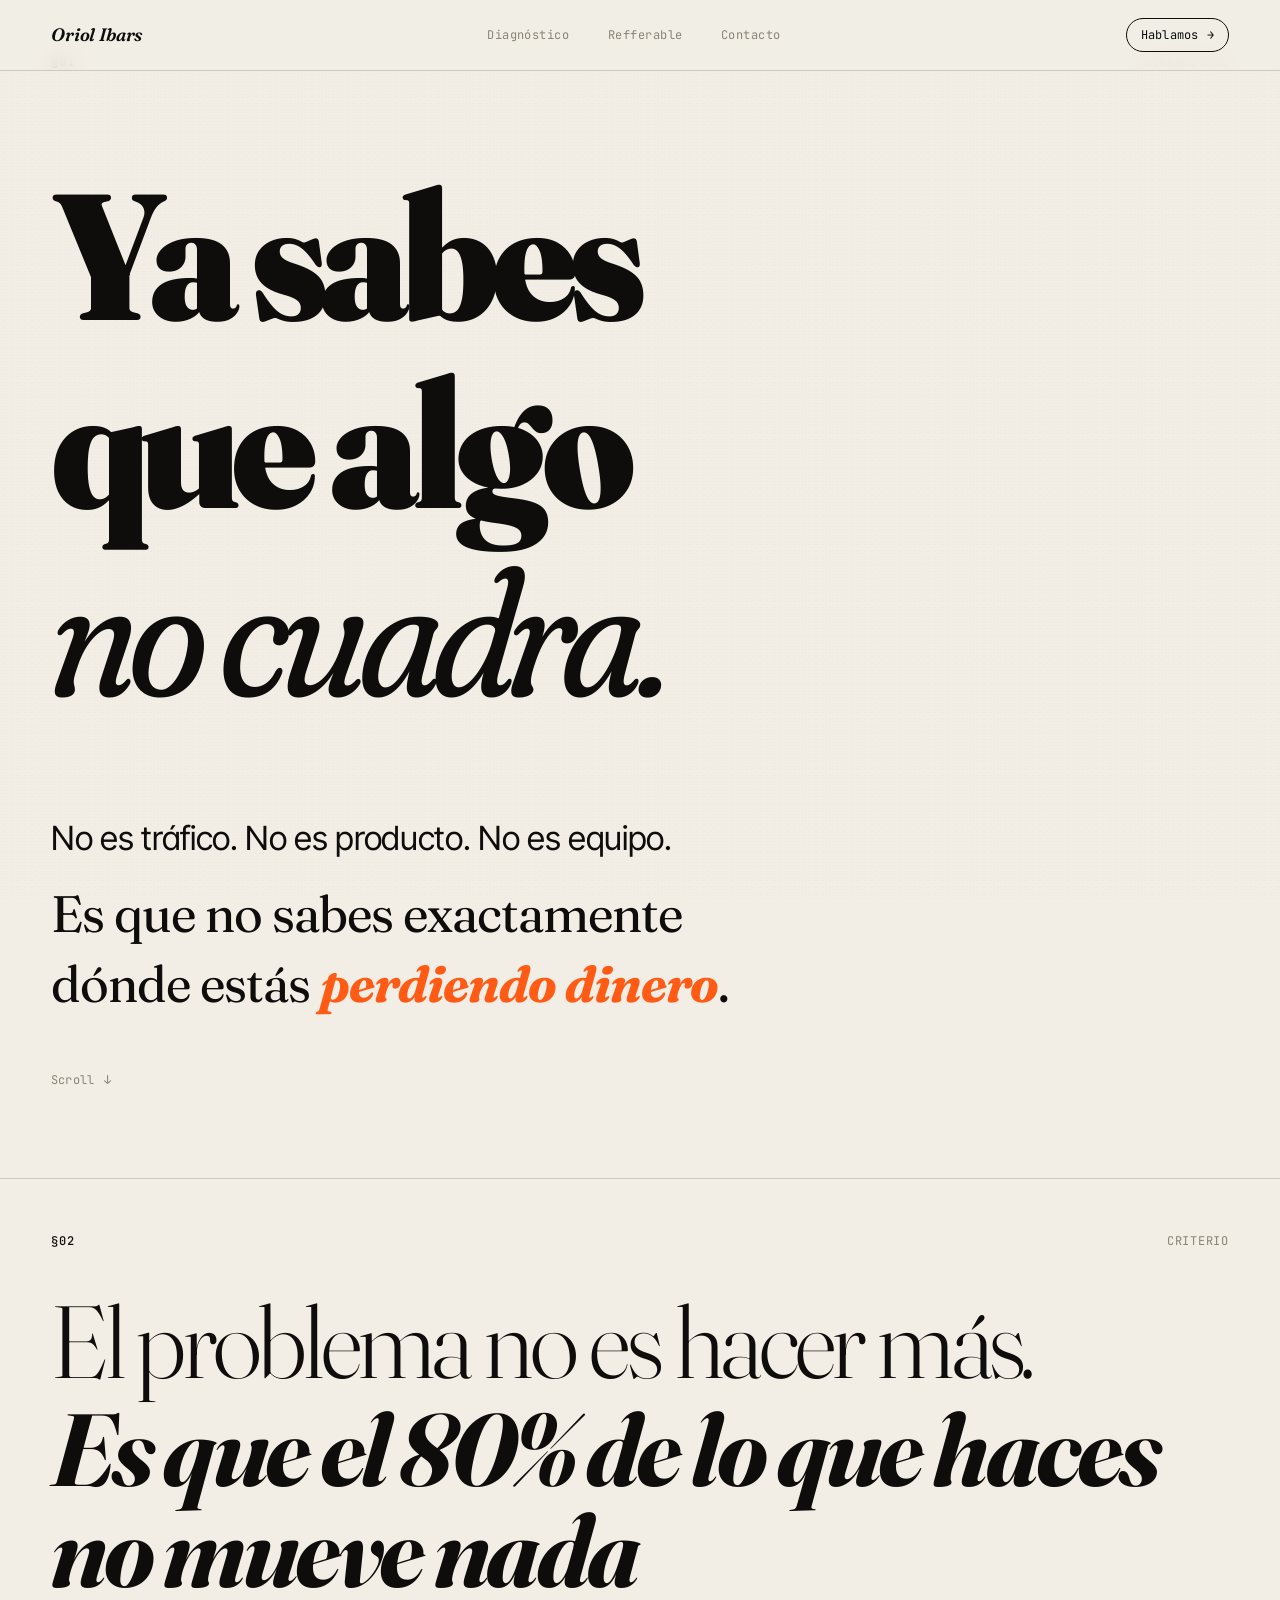
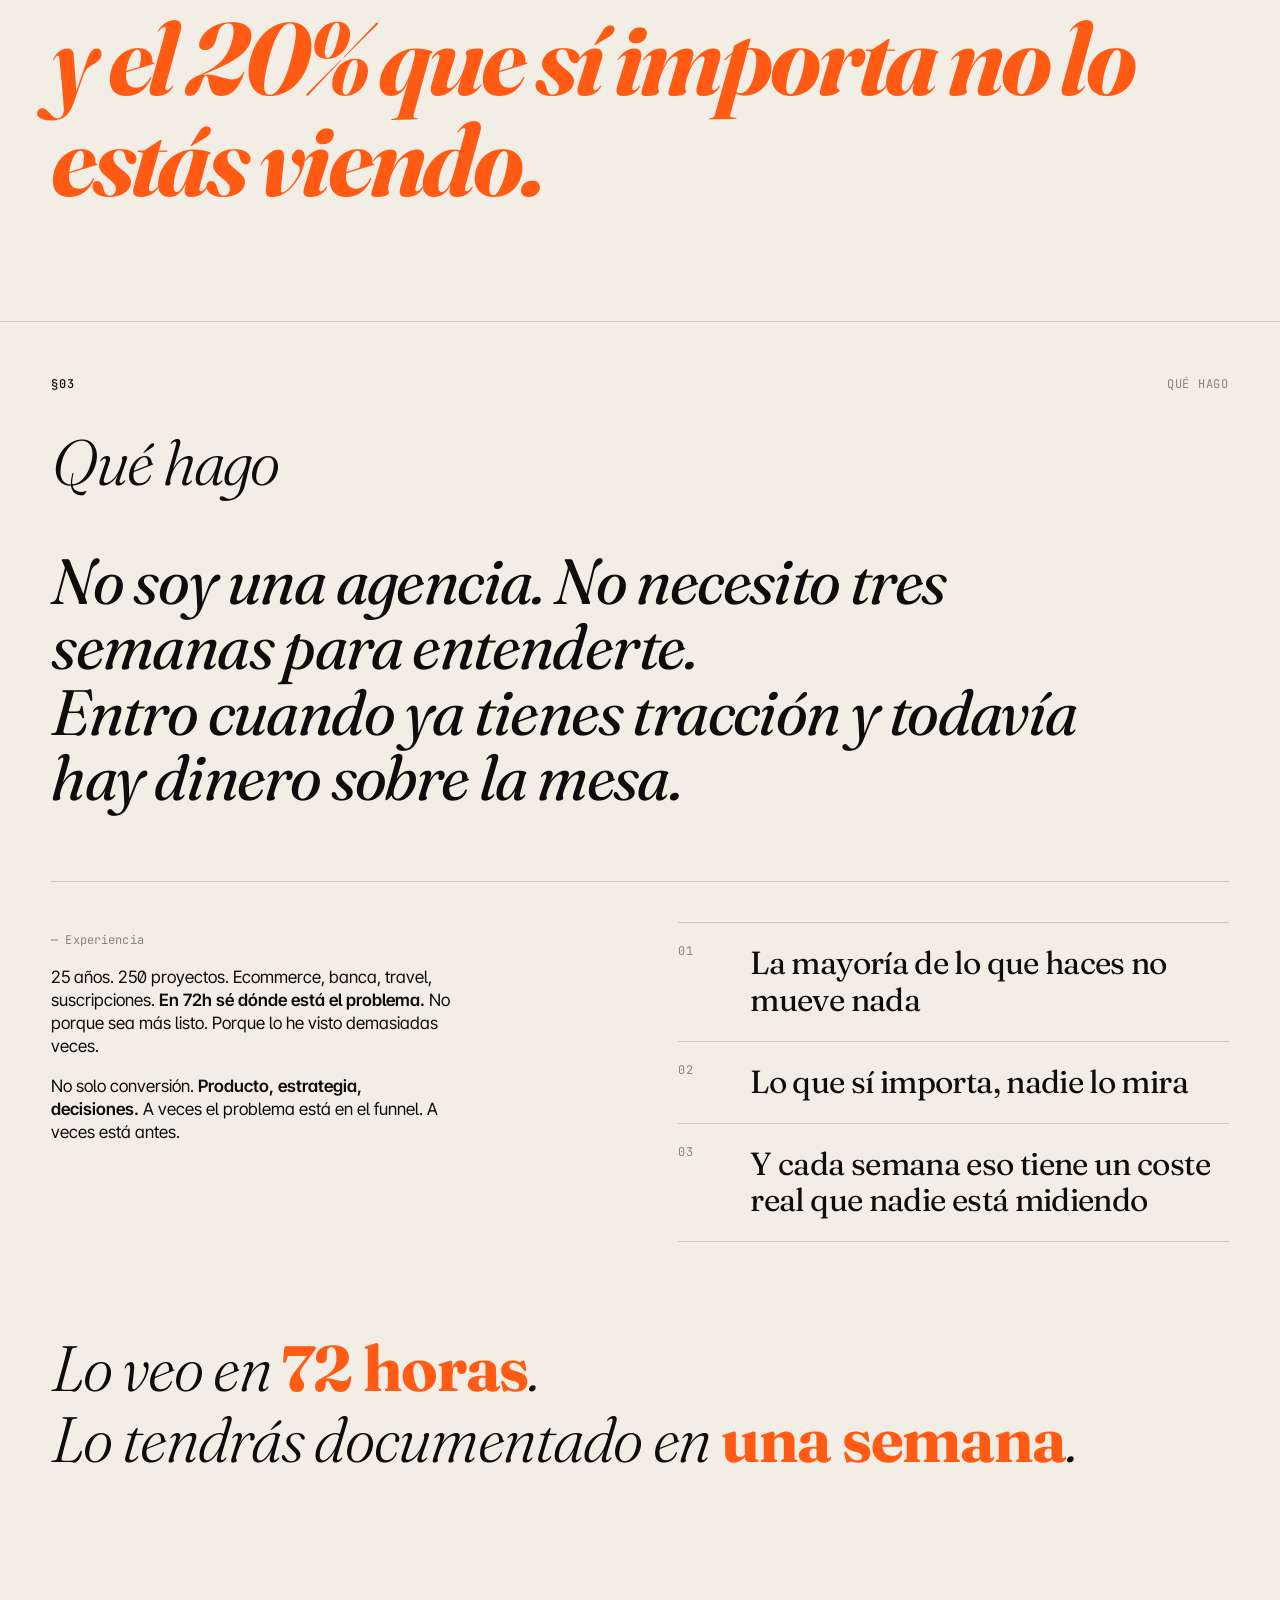
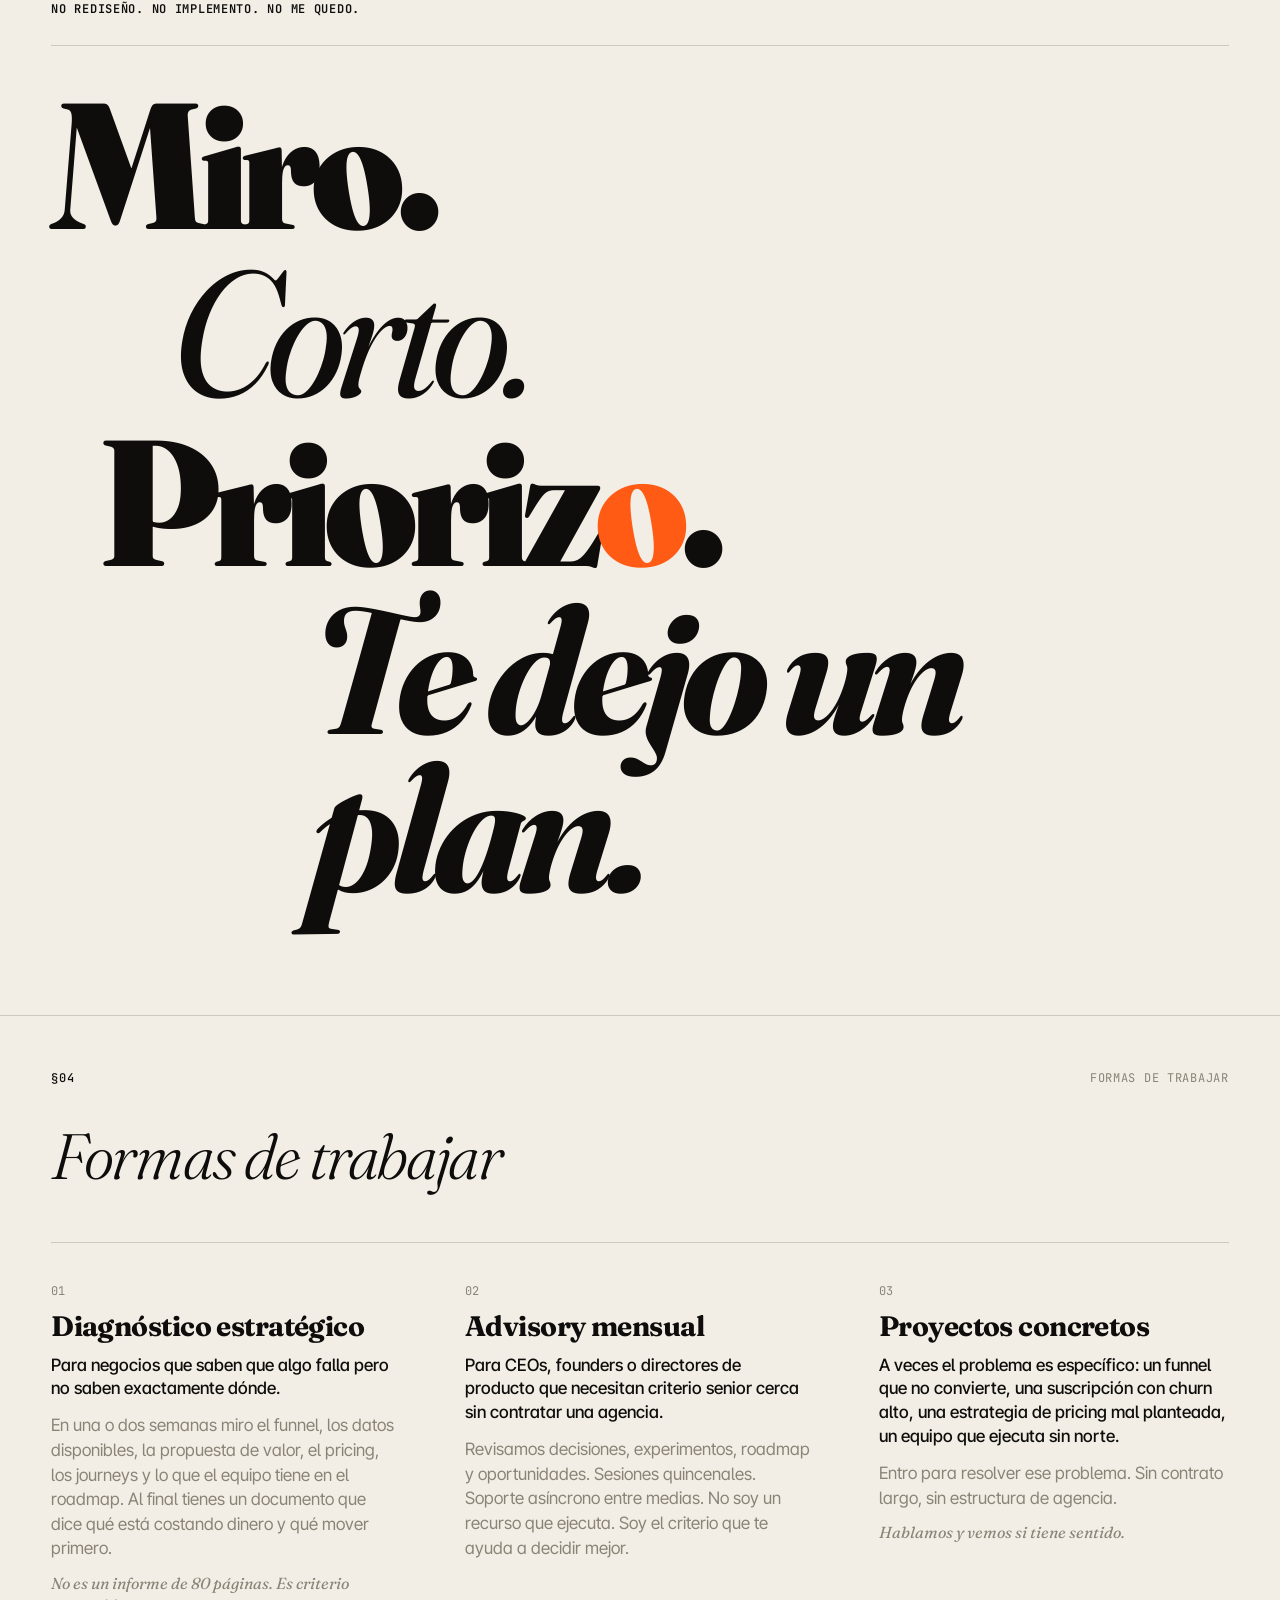
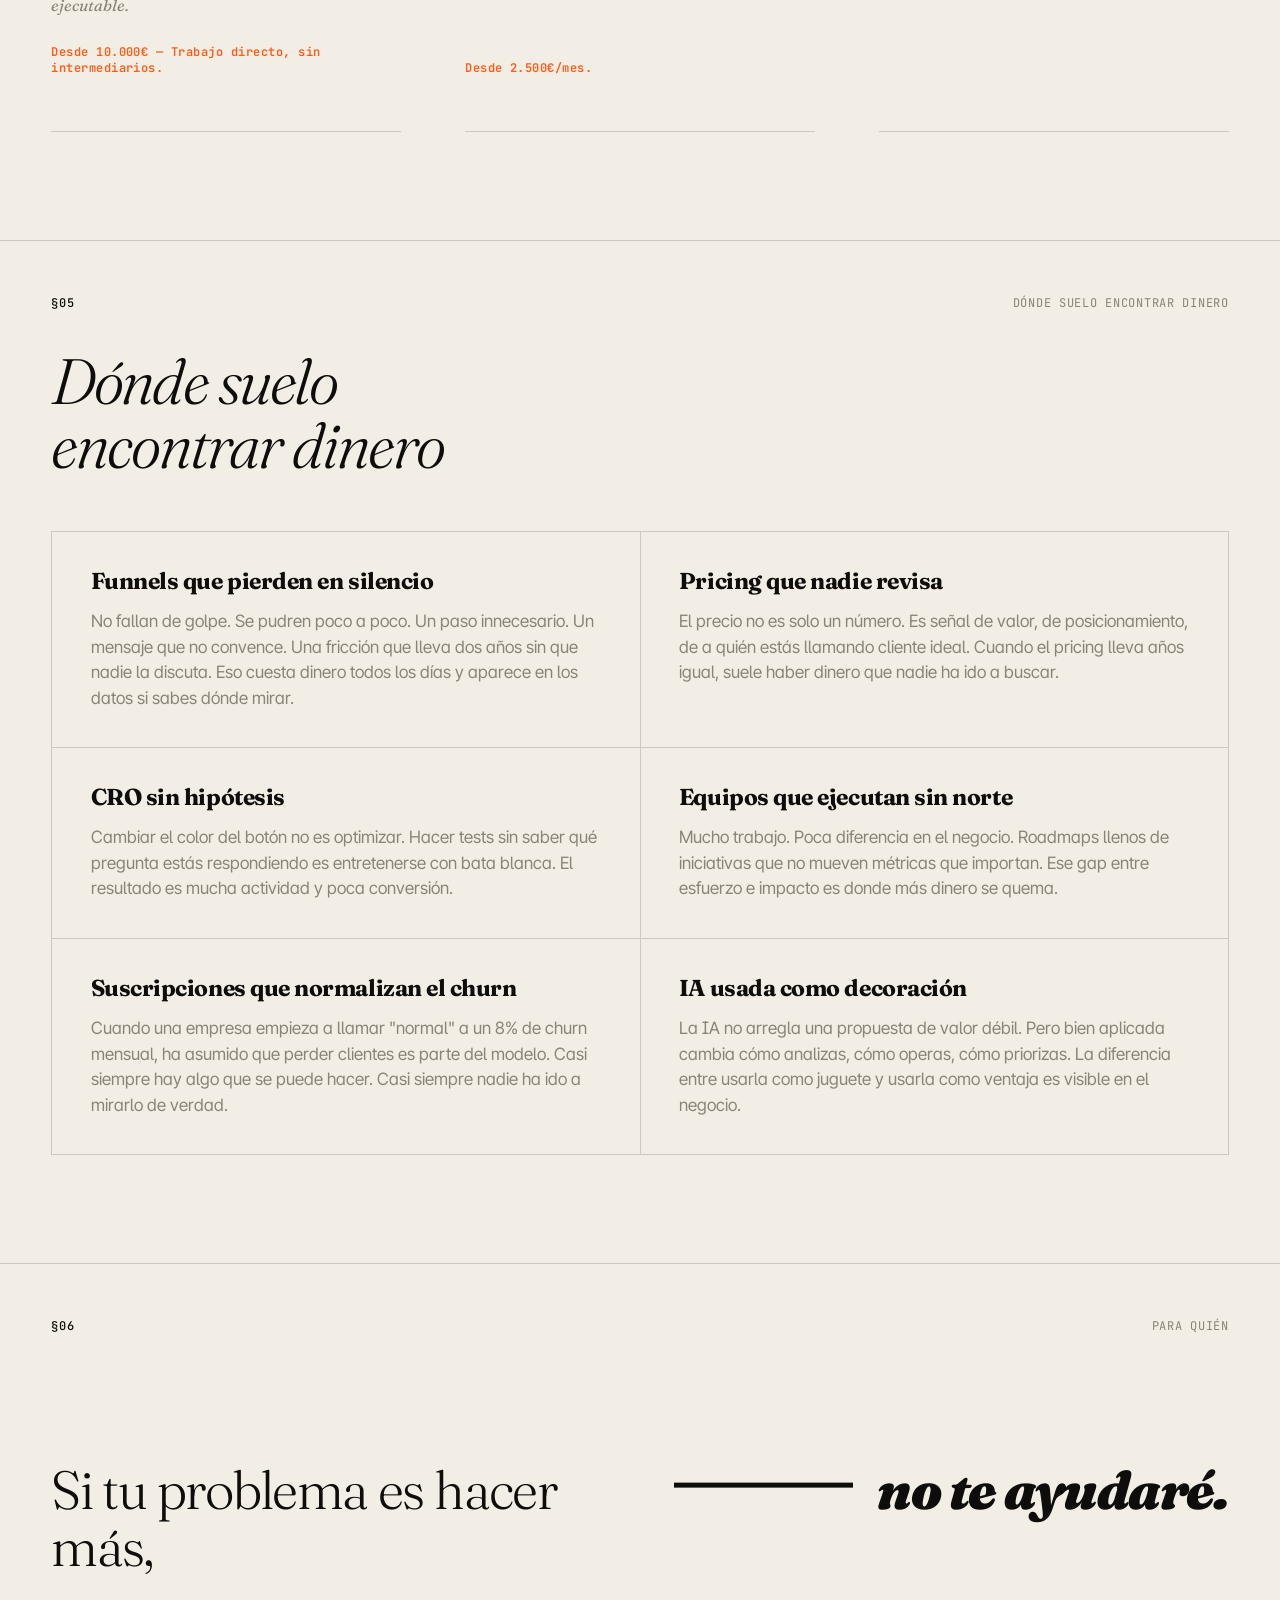
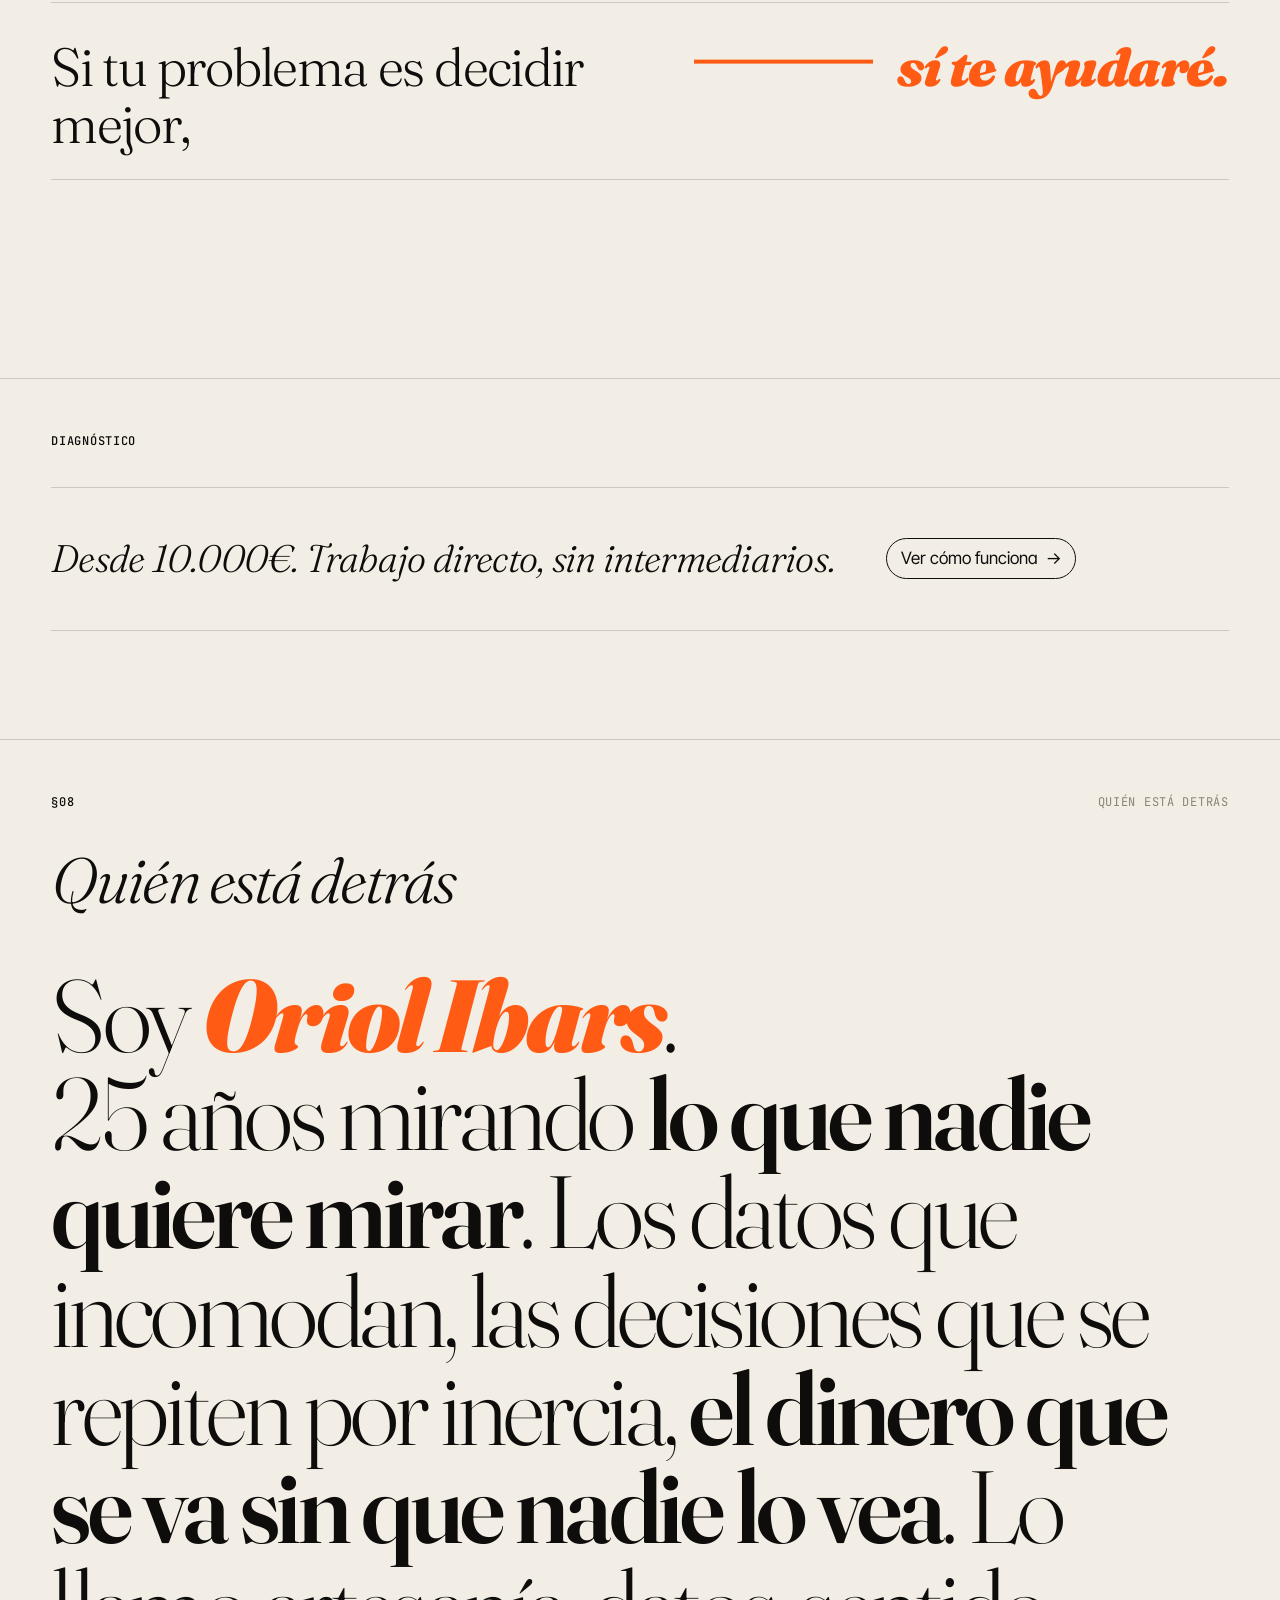
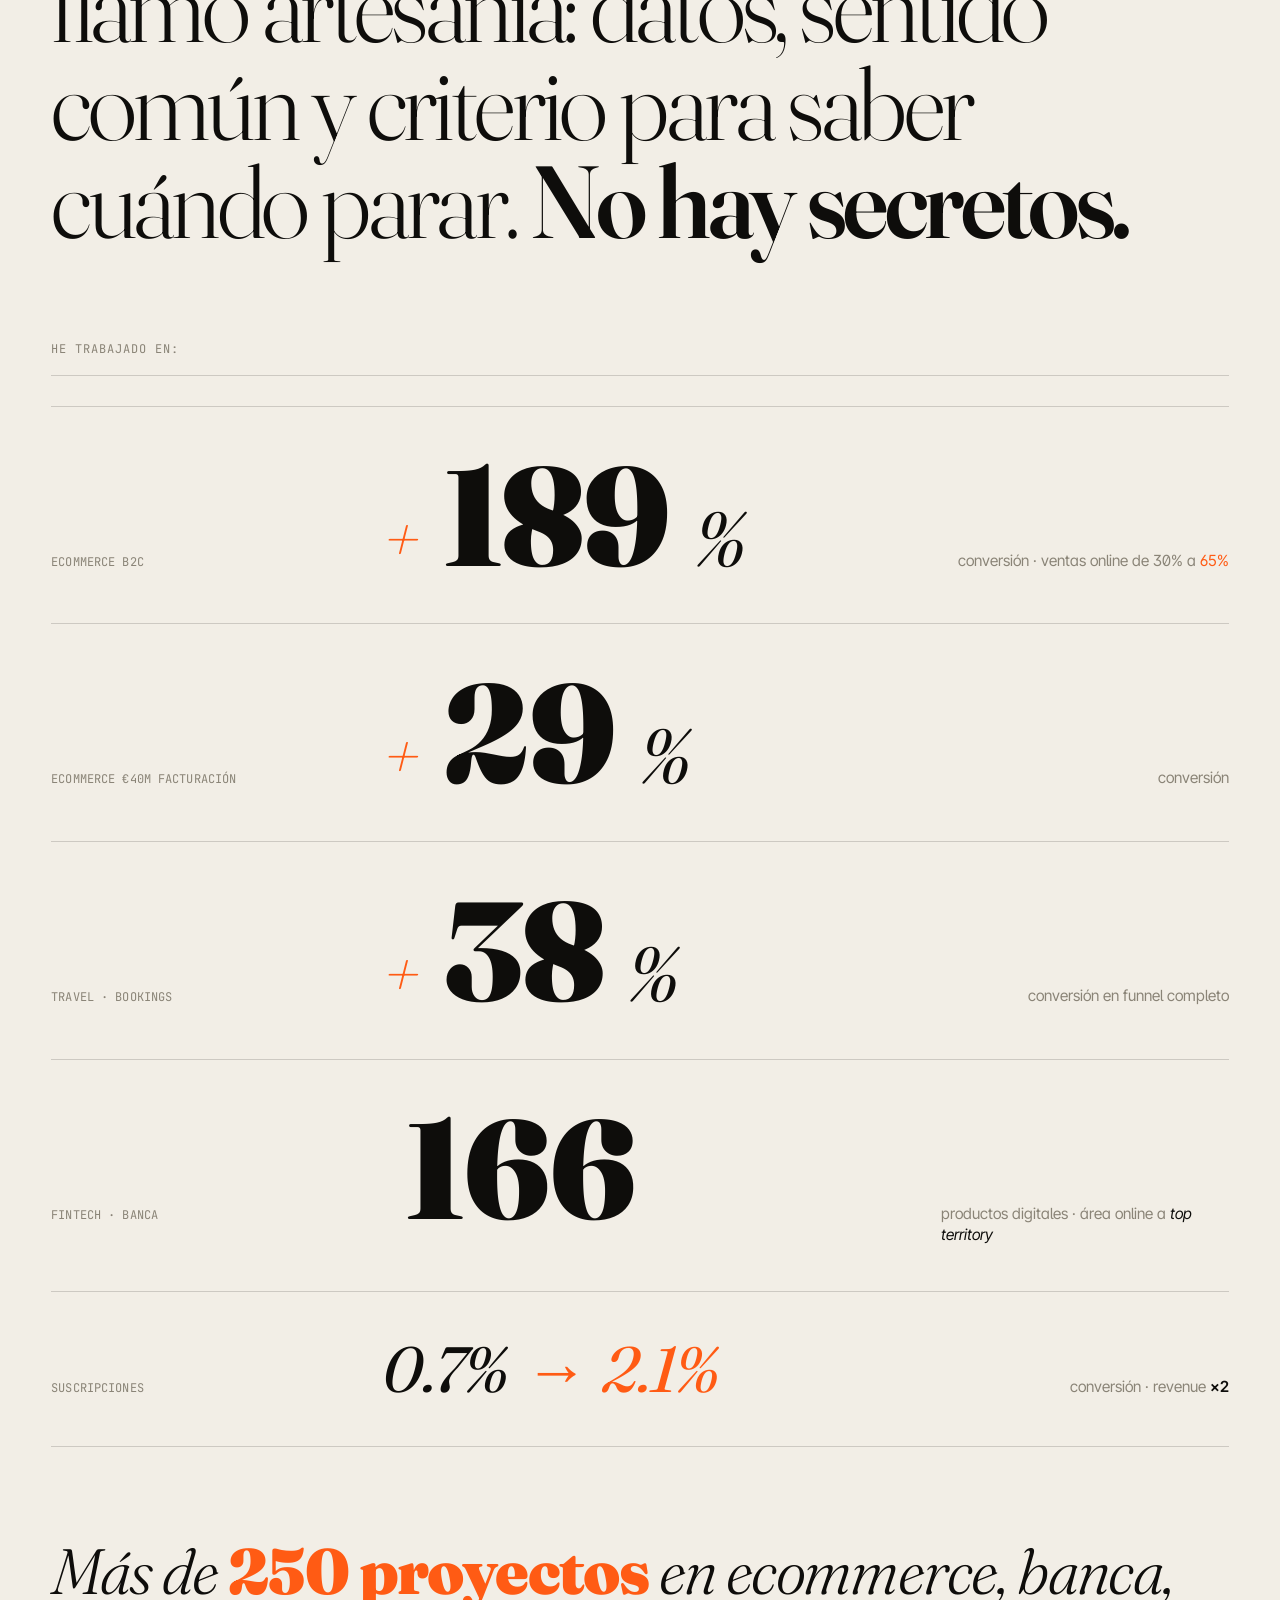
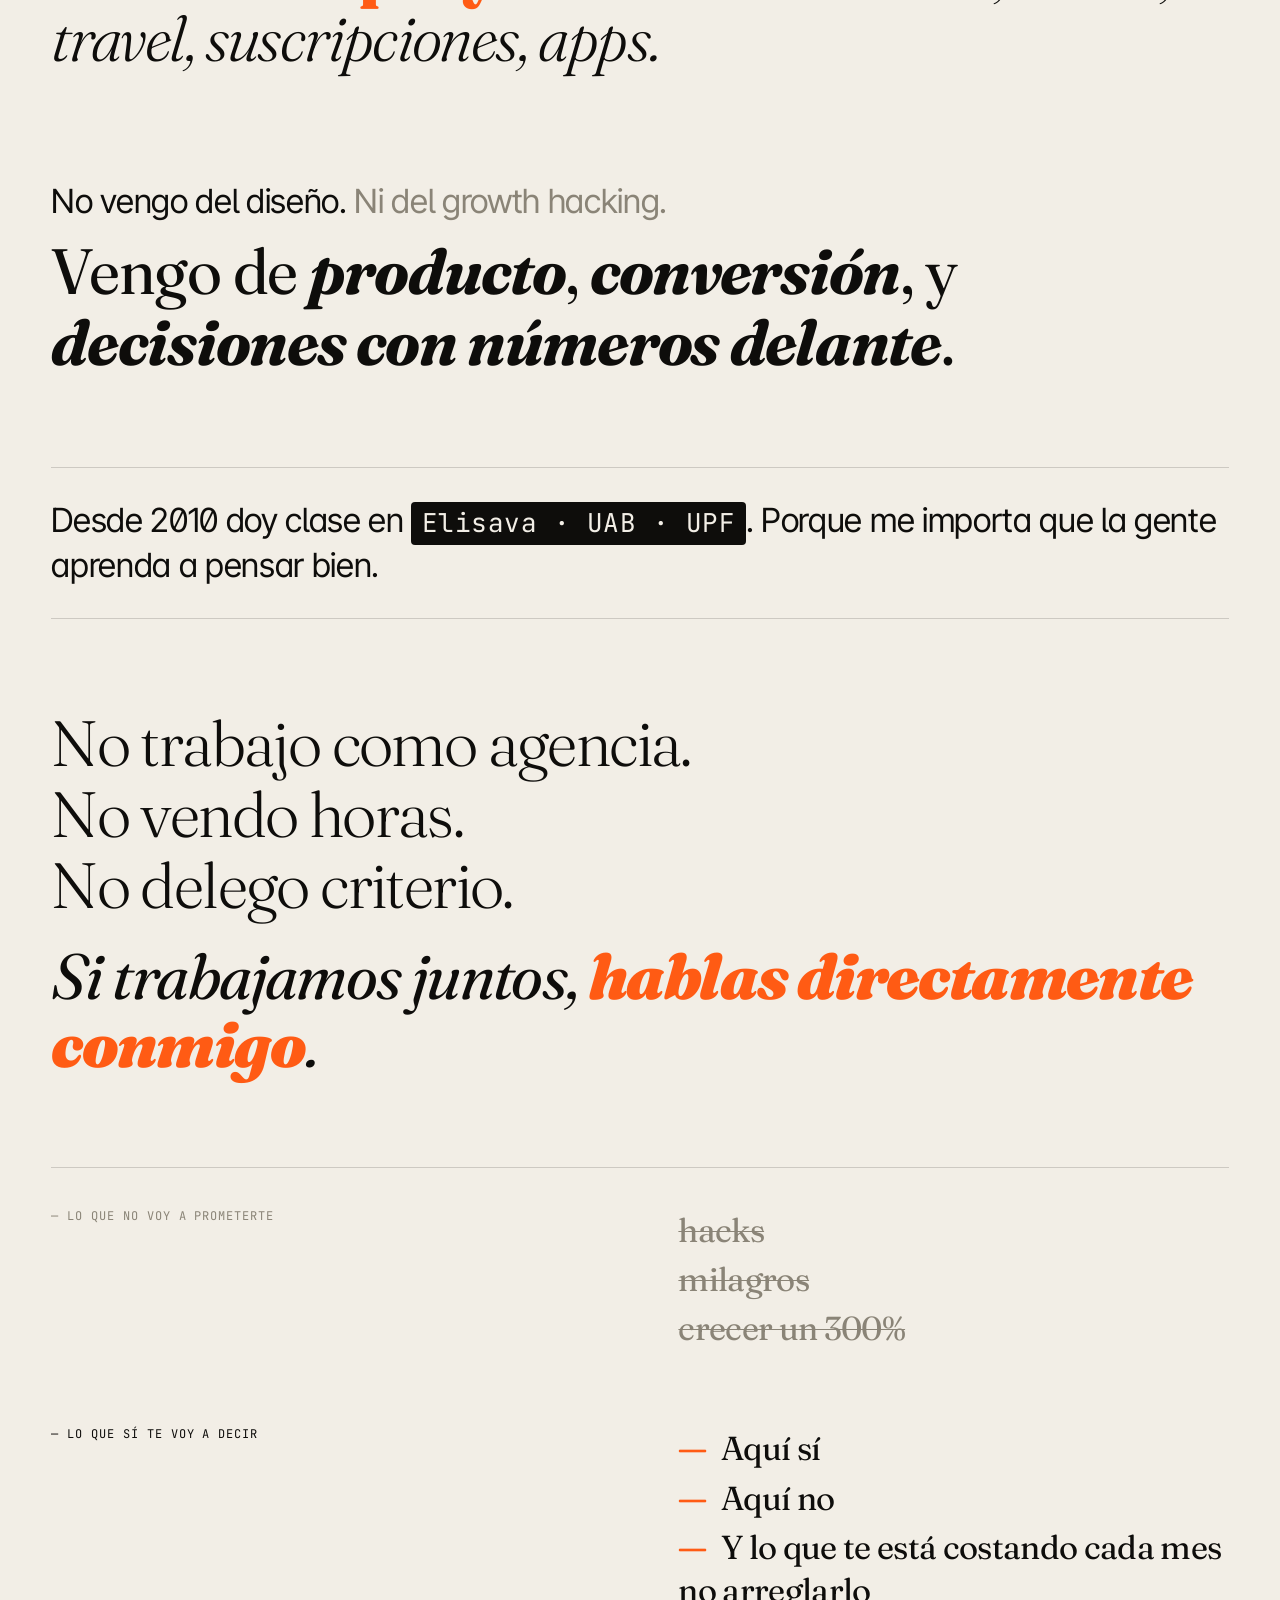
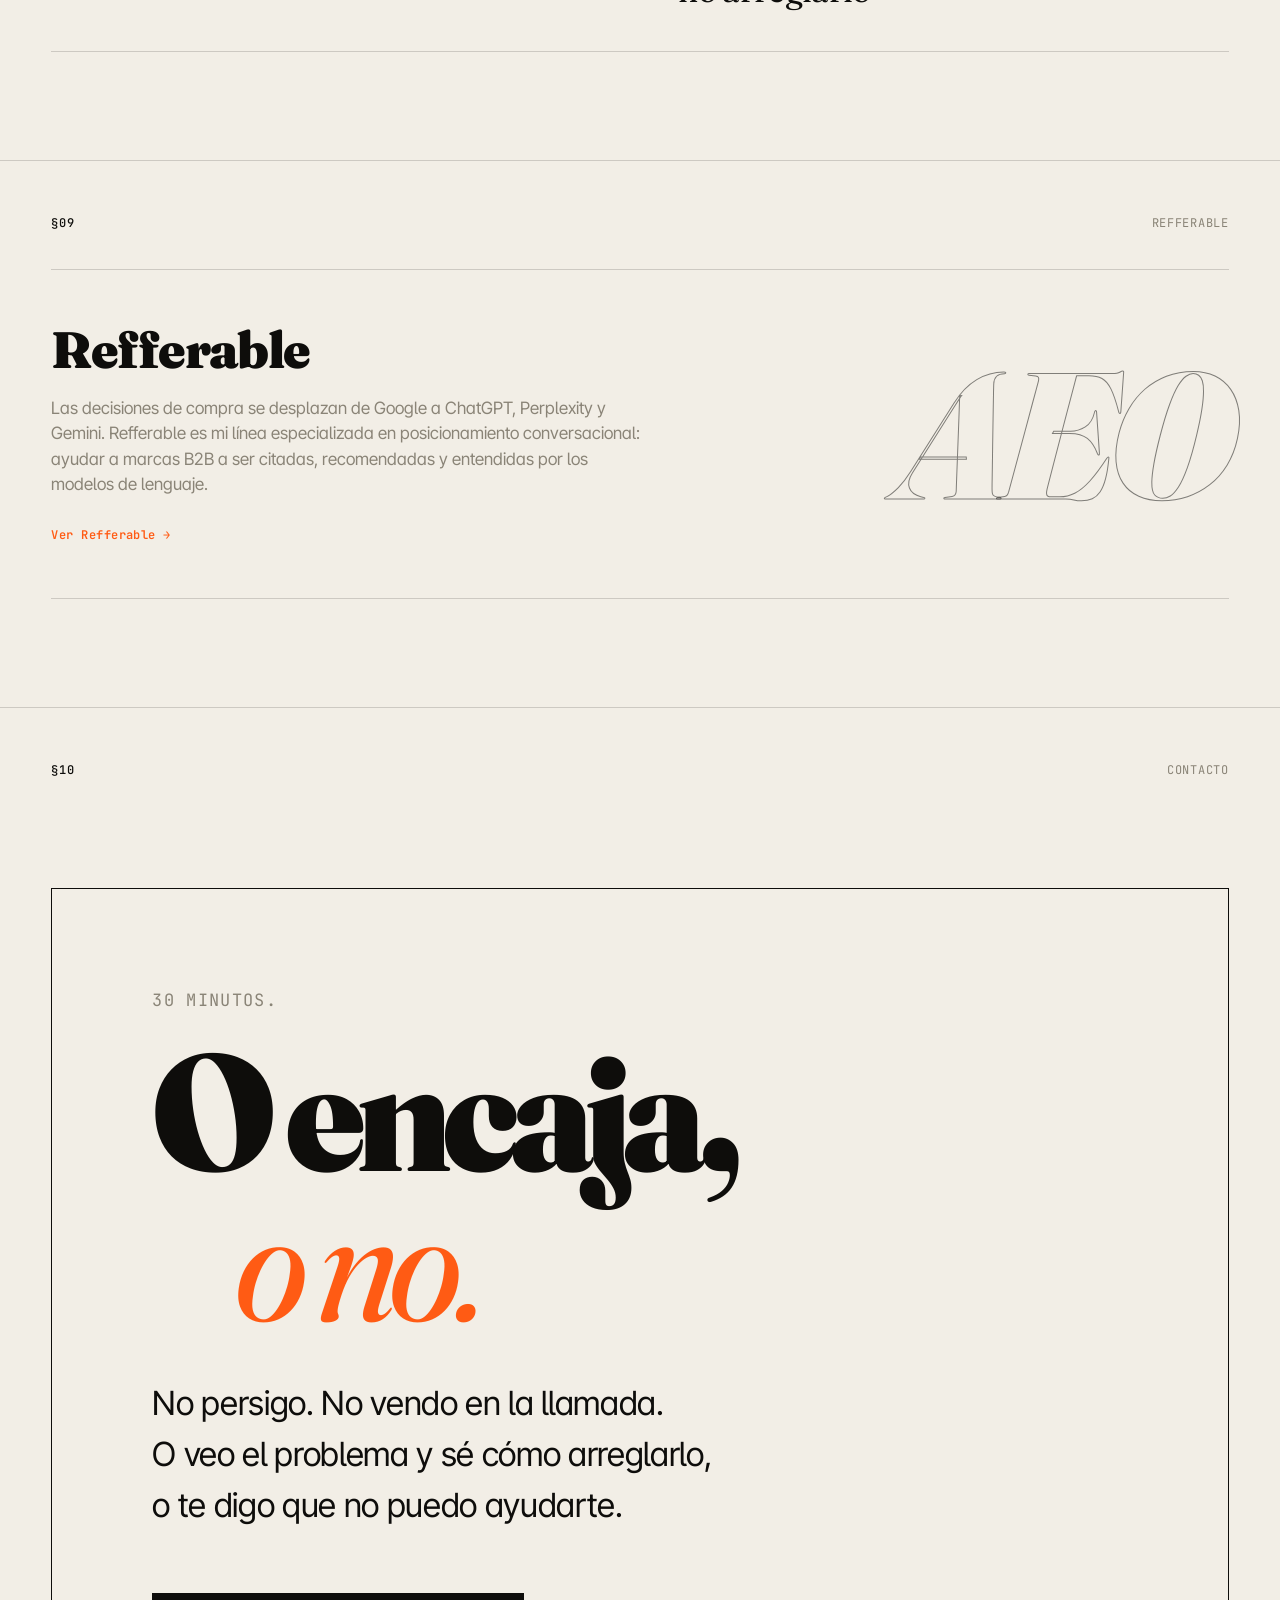
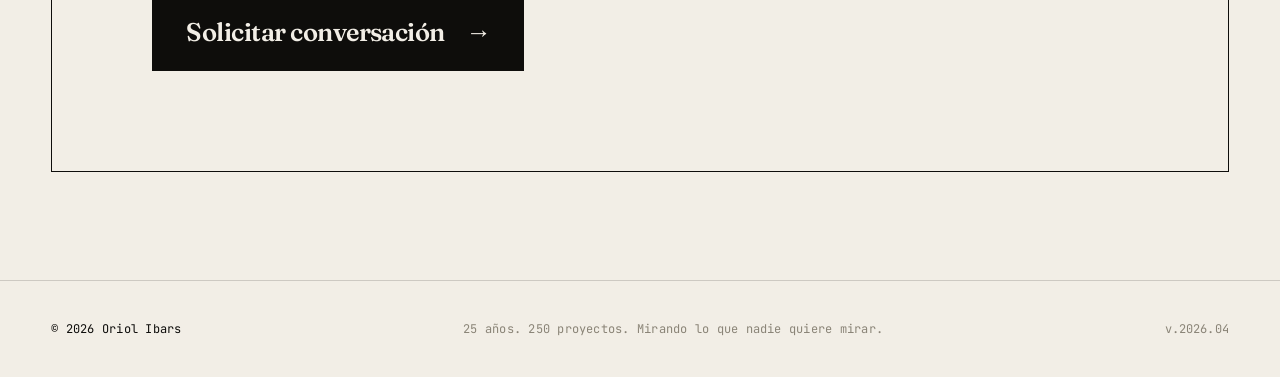
==== index.html @ 1c35cbb9 "Reestructuració completa del site: nav, pàgines noves i index simplificat - Nova nav amb links (Diag" ====
<!DOCTYPE html>
<html lang="es"><head>
<link rel="preconnect" href="https://fonts.googleapis.com">
<link rel="preconnect" href="https://fonts.gstatic.com" crossorigin="">
<link rel="stylesheet" href="https://fonts.googleapis.com/css2?family=Fraunces:ital,opsz,wght@0,9..144,300..900;1,9..144,300..900&family=Inter+Tight:ital,wght@0,300..900;1,300..900&family=JetBrains+Mono:wght@300..700&display=swap">
<meta charset="utf-8">
<meta name="viewport" content="width=device-width, initial-scale=1">
<title>Oriol Ibars — Encuentro dónde pierde dinero tu negocio digital</title>
<meta name="description" content="Criterio senior para negocios digitales con tracción. Diagnóstico estratégico desde 10.000€.">

<style>/* vietnamese */

/* latin-ext */

/* latin */

/* cyrillic-ext */

/* cyrillic */

/* greek-ext */

/* greek */

/* vietnamese */

/* latin-ext */

/* latin */

/* cyrillic-ext */

/* cyrillic */

/* greek */

/* vietnamese */

/* latin-ext */

/* latin */

</style>

<style>
/* =========================================================
   Oriol Ibars — one-pager tipográfico
   ========================================================= */

:root {
  /* tokens */
  --paper: #F2EEE6;
  --ink:   #0E0D0B;
  --ink-2: #1A1815;
  --dim:   #8A8477;
  --rule:  rgba(14,13,11,.16);
  --rule-strong: rgba(14,13,11,.5);
  --accent: #FF5B14;

  --font-display: 'Fraunces', 'Times New Roman', serif;
  --font-sans: 'Inter Tight', system-ui, sans-serif;
  --font-mono: 'JetBrains Mono', ui-monospace, monospace;

  --maxw: 1440px;
  --pad-x: clamp(20px, 4vw, 64px);

  /* fluid sizes */
  --fs-hero:    clamp(56px, 14vw, 220px);
  --fs-huge:    clamp(48px, 11vw, 168px);
  --fs-xl:      clamp(40px, 8vw, 128px);
  --fs-lg:      clamp(30px, 5vw, 72px);
  --fs-md:      clamp(22px, 2.6vw, 40px);
  --fs-body:    clamp(17px, 1.25vw, 21px);
  --fs-small:   clamp(12px, 0.9vw, 13px);

  --ease: cubic-bezier(.2,.7,.15,1);
}

* { box-sizing: border-box; }
html, body { margin: 0; padding: 0; }

html {
  background: var(--paper);
  color: var(--ink);
  -webkit-font-smoothing: antialiased;
  text-rendering: optimizeLegibility;
}

body {
  font-family: var(--font-sans);
  font-size: var(--fs-body);
  line-height: 1.35;
  background: var(--paper);
  color: var(--ink);
  overflow-x: hidden;
  font-feature-settings: "ss01","ss02","cv11","calt";
}

/* Paper grain texture via CSS only — very subtle */
body::before {
  content: "";
  position: fixed; inset: 0;
  pointer-events: none;
  z-index: 1;
  opacity: .35;
  mix-blend-mode: multiply;
  background-image:
    radial-gradient(rgba(14,13,11,.035) 1px, transparent 1px),
    radial-gradient(rgba(14,13,11,.025) 1px, transparent 1px);
  background-size: 3px 3px, 7px 7px;
  background-position: 0 0, 1px 2px;
}

::selection { background: var(--accent); color: #fff; }

a { color: inherit; text-decoration: none; }
p { margin: 0; }
em { font-style: italic; }
strong { font-weight: 600; }
button { font: inherit; cursor: pointer; background: none; border: none; color: inherit; }

/* ============ NAV ============ */
.nav {
  position: fixed; top: 0; left: 0; right: 0;
  z-index: 50;
  display: grid;
  grid-template-columns: auto 1fr auto;
  align-items: center;
  gap: 24px;
  padding: 18px var(--pad-x);
  background: color-mix(in oklab, var(--paper) 86%, transparent);
  backdrop-filter: blur(8px);
  -webkit-backdrop-filter: blur(8px);
  border-bottom: 1px solid var(--rule);
  font-family: var(--font-mono);
  font-size: var(--fs-small);
  letter-spacing: .02em;
}
.nav__brand {
  font-family: var(--font-display);
  font-weight: 600;
  font-size: 18px;
  letter-spacing: -0.01em;
  font-style: italic;
}
.nav__links {
  display: flex;
  align-items: center;
  justify-content: center;
  gap: clamp(24px, 3vw, 48px);
}
.nav__link {
  font-family: var(--font-mono);
  font-size: var(--fs-small);
  letter-spacing: .04em;
  color: var(--dim);
  text-decoration: none;
  transition: color .2s;
}
.nav__link:hover { color: var(--ink); }
.nav__link.is-active { color: var(--ink); font-weight: 600; }
.nav__cta {
  display: inline-flex; align-items: center; gap: 8px;
  padding: 8px 14px;
  border: 1px solid var(--ink);
  border-radius: 999px;
  transition: background .25s var(--ease), color .25s var(--ease);
}
.nav__cta:hover { background: var(--ink); color: var(--paper); }

@media (max-width: 720px) {
  .nav { grid-template-columns: 1fr auto; gap: 12px; padding: 14px 20px; }
  .nav__links { display: none; }
}

/* ============ LAYOUT / SECTIONS ============ */
main { padding-top: 0; position: relative; z-index: 2; }

.section {
  position: relative;
  padding: clamp(100px, 12vh, 180px) var(--pad-x);
  max-width: var(--maxw);
  margin: 0 auto;
}
.section + .section {
  border-top: 1px solid var(--rule);
}

.section__tag {
  position: absolute;
  top: clamp(28px, 6vh, 60px);
  left: var(--pad-x);
  right: var(--pad-x);
  display: flex; justify-content: space-between;
  font-family: var(--font-mono);
  font-size: var(--fs-small);
  color: var(--dim);
  letter-spacing: .06em;
  text-transform: uppercase;
}
.section__tag span:first-child {
  color: var(--ink);
  font-weight: 500;
}

.section__title {
  font-family: var(--font-display);
  font-weight: 300;
  font-style: italic;
  font-size: var(--fs-lg);
  letter-spacing: -0.03em;
  line-height: 1;
  margin: 0 0 clamp(40px, 6vh, 88px);
  color: var(--ink);
}

/* utility */
.mono { font-family: var(--font-mono); letter-spacing: .01em; }
.small { font-size: var(--fs-small); }
.dim { color: var(--dim); }
.accent { color: var(--accent); }
.strike { text-decoration: line-through; text-decoration-thickness: 1px; color: var(--dim); }
.paren { color: var(--dim); font-size: .85em; }

/* ============ REVEAL ============ */
[data-reveal] {
  opacity: 0;
  transform: translateY(22px);
  transition: opacity .9s var(--ease), transform 1s var(--ease);
  transition-delay: var(--reveal-delay, 0ms);
}
[data-reveal].is-visible {
  opacity: 1;
  transform: translateY(0);
}
.reduce-motion [data-reveal] { opacity: 1 !important; transform: none !important; }

/* ============ §01 HERO ============ */
.hero {
  min-height: 100vh;
  padding-top: clamp(120px, 18vh, 200px);
  padding-bottom: clamp(60px, 10vh, 120px);
  display: flex;
  flex-direction: column;
  justify-content: space-between;
}

.hero__grid {
  display: grid;
  grid-template-columns: 1fr auto;
  gap: 40px;
  align-items: end;
}
.hero__side {
  justify-self: end;
  text-align: right;
  color: var(--dim);
  display: flex;
  flex-direction: column;
  gap: 20px;
}
.hero__side .tick { color: var(--accent); }

.hero__headline {
  font-family: var(--font-display);
  font-weight: 900;
  font-size: var(--fs-hero);
  line-height: 1.05;
  letter-spacing: -0.045em;
  margin: 0;
  font-variation-settings: "SOFT" 30, "opsz" 144;
}
.hero__headline .line {
  display: block;
}
.hero__headline .line--italic {
  font-style: italic;
  font-weight: 400;
  color: var(--ink);
  font-variation-settings: "SOFT" 80, "opsz" 144;
}
.hero__headline .line--accent {
  color: var(--ink);
}
.hero__headline .count {
  color: var(--accent);
  font-variation-settings: "SOFT" 20, "opsz" 144;
  font-variant-numeric: tabular-nums;
}
.hero__headline .count__label {
  font-style: italic;
  font-weight: 400;
  color: var(--ink);
}

.hero__sub {
  margin-top: clamp(60px, 10vh, 120px);
  max-width: 720px;
  font-family: var(--font-sans);
  font-size: var(--fs-md);
  line-height: 1.35;
  letter-spacing: -0.01em;
  font-weight: 400;
}
.hero__sub p + p { margin-top: 12px; }
.hero__sub .pop {
  font-family: var(--font-display);
  font-weight: 400;
  font-size: clamp(32px, 4vw, 56px);
  letter-spacing: -0.02em;
  margin-top: 18px;
}
.hero__sub .pop em {
  color: var(--accent);
  font-style: italic;
  font-weight: 700;
}

.hero__scroll {
  margin-top: clamp(40px, 6vh, 80px);
  display: inline-flex; align-items: center; gap: 10px;
  color: var(--dim);
}
.hero__scroll .arrow {
  display: inline-block;
  animation: bob 2.4s ease-in-out infinite;
}
@keyframes bob {
  0%,100% { transform: translateY(0); }
  50% { transform: translateY(4px); }
}

@media (max-width: 720px) {
  .hero__grid { grid-template-columns: 1fr; }
  .hero__side { justify-self: start; text-align: left; }
  .hero__sub { font-size: clamp(18px, 4.2vw, 26px); }
}

/* ============ §02 THESIS ============ */
.thesis__body {
  font-family: var(--font-display);
  font-weight: 300;
  font-size: var(--fs-xl);
  line-height: 0.98;
  letter-spacing: -0.035em;
  max-width: 1200px;
}
.thesis__body p { margin: 0; padding: 0.04em 0; }
.thesis__punch {
  font-weight: 700;
  font-style: italic;
}
.thesis__punch--accent { color: var(--accent); }

/* ============ §03 QUÉ HAGO ============ */
.que__lede {
  font-family: var(--font-display);
  font-weight: 400;
  font-style: italic;
  font-size: var(--fs-lg);
  line-height: 1.02;
  letter-spacing: -0.025em;
  margin: 0 0 clamp(50px, 8vh, 90px);
  max-width: 1100px;
}
.que__lede p { margin: 0; }

.que__cols {
  display: grid;
  grid-template-columns: 1fr 1fr;
  gap: clamp(40px, 6vw, 96px);
  margin-bottom: clamp(60px, 10vh, 120px);
  padding-top: 40px;
  border-top: 1px solid var(--rule);
}
.que__col p + p { margin-top: 18px; }
.que__col p { max-width: 40ch; }
.que__col p:first-of-type { margin-top: 10px; }

.que__list { list-style: none; margin: 0; padding: 0; }
.que__list li {
  display: grid;
  grid-template-columns: 56px 1fr;
  gap: 16px;
  font-family: var(--font-display);
  font-weight: 400;
  font-size: clamp(22px, 2.5vw, 34px);
  letter-spacing: -0.02em;
  line-height: 1.15;
  padding: 22px 0;
  border-bottom: 1px solid var(--rule);
}
.que__list li:first-child { border-top: 1px solid var(--rule); }

.que__promise {
  font-family: var(--font-display);
  font-weight: 300;
  font-style: italic;
  font-size: var(--fs-lg);
  letter-spacing: -0.02em;
  line-height: 1.05;
  margin-bottom: clamp(80px, 14vh, 180px);
}
.que__promise p { margin: 0; padding: 2px 0; }
.que__promise strong {
  font-style: normal;
  font-weight: 700;
  color: var(--accent);
}

/* Verbs "Miro. Corto. Priorizo. Me voy." */
.verbs { margin-top: 40px; }
.verbs__pre {
  font-family: var(--font-mono);
  font-size: var(--fs-small);
  font-weight: 700;
  color: var(--ink);
  letter-spacing: .06em;
  text-transform: uppercase;
  margin-bottom: 40px;
  padding-bottom: 28px;
  border-bottom: 1px solid var(--rule);
}
.verbs__grid {
  display: flex;
  flex-direction: column;
  gap: clamp(4px, 1.2vh, 18px);
}
.verb {
  font-family: var(--font-display);
  font-weight: 900;
  font-size: clamp(60px, 14vw, 220px);
  line-height: 0.88;
  letter-spacing: -0.05em;
  color: var(--ink);
  opacity: 0;
  transform: translateX(-40px);
  transition: opacity 1s var(--ease), transform 1.1s var(--ease);
  font-variation-settings: "SOFT" 20, "opsz" 144;
  display: block;
}
.verb .accent { color: var(--accent); }
.verb:nth-child(2) { padding-left: 10%; font-style: italic; font-weight: 400; }
.verb:nth-child(3) { padding-left: 4%; }
.verb:nth-child(4) { padding-left: 22%; font-weight: 700; font-style: italic; }
.verbs.is-visible .verb { opacity: 1; transform: translateX(0); }
.verbs.is-visible .verb:nth-child(1) { transition-delay: 0ms; }
.verbs.is-visible .verb:nth-child(2) { transition-delay: 220ms; }
.verbs.is-visible .verb:nth-child(3) { transition-delay: 440ms; }
.verbs.is-visible .verb:nth-child(4) { transition-delay: 680ms; }

.reduce-motion .verb { opacity: 1 !important; transform: none !important; }

@media (max-width: 720px) {
  .que__cols { grid-template-columns: 1fr; gap: 40px; }
  .que__list li { grid-template-columns: 36px 1fr; gap: 10px; }
  .verb:nth-child(n) { padding-left: 0; }
}

/* ============ §04 CÓMO FUNCIONA ============ */
.funciona__list {
  list-style: none;
  margin: 0;
  padding: 0;
  counter-reset: funciona;
}
.funciona__list li {
  display: grid;
  grid-template-columns: 56px 1fr;
  gap: 24px;
  padding: clamp(28px, 4vh, 48px) 0;
  border-bottom: 1px solid var(--rule);
}
.funciona__list li:first-child {
  border-top: 1px solid var(--rule);
}
.funciona__list li strong {
  display: block;
  font-family: var(--font-display);
  font-weight: 600;
  font-size: clamp(20px, 2vw, 28px);
  letter-spacing: -0.02em;
  line-height: 1.15;
  margin-bottom: 8px;
  color: var(--ink);
}
.funciona__list li p {
  font-family: var(--font-sans);
  font-size: var(--fs-body);
  color: var(--dim);
  line-height: 1.45;
  max-width: 60ch;
}

@media (max-width: 720px) {
  .funciona__list li { grid-template-columns: 36px 1fr; gap: 12px; }
}

/* ============ §05 FORMAS DE TRABAJAR ============ */
.formas__grid {
  display: grid;
  grid-template-columns: 1fr 1fr 1fr;
  gap: clamp(32px, 5vw, 64px);
  padding-top: 40px;
  border-top: 1px solid var(--rule);
}
.formas__item {
  display: flex;
  flex-direction: column;
  gap: 12px;
  padding-bottom: clamp(40px, 6vh, 80px);
  border-bottom: 1px solid var(--rule);
}
.formas__num {
  margin: 0;
}
.formas__name {
  font-family: var(--font-display);
  font-weight: 700;
  font-size: clamp(22px, 2.2vw, 32px);
  letter-spacing: -0.02em;
  line-height: 1.1;
  margin: 0;
  color: var(--ink);
}
.formas__desc {
  font-family: var(--font-sans);
  font-size: var(--fs-body);
  font-weight: 500;
  color: var(--ink);
  line-height: 1.4;
  margin: 0;
}
.formas__body {
  font-family: var(--font-sans);
  font-size: var(--fs-body);
  color: var(--dim);
  line-height: 1.45;
  margin: 0;
}
.formas__note {
  font-family: var(--font-display);
  font-style: italic;
  font-size: clamp(16px, 1.2vw, 20px);
  color: var(--dim);
  margin: 0;
}
.formas__price {
  font-family: var(--font-mono);
  font-size: var(--fs-small);
  letter-spacing: .04em;
  color: var(--accent);
  font-weight: 600;
  margin: 0;
  margin-top: auto;
  padding-top: 16px;
}

@media (max-width: 960px) {
  .formas__grid { grid-template-columns: 1fr 1fr; }
}
@media (max-width: 600px) {
  .formas__grid { grid-template-columns: 1fr; }
}

/* ============ §06 DÓNDE SUELO ENCONTRAR DINERO ============ */
.donde__grid {
  display: grid;
  grid-template-columns: 1fr 1fr;
  gap: 0;
  border-top: 1px solid var(--rule);
  border-left: 1px solid var(--rule);
  margin-top: 40px;
}
.donde__item {
  padding: clamp(28px, 4vh, 48px) clamp(24px, 3vw, 48px);
  border-right: 1px solid var(--rule);
  border-bottom: 1px solid var(--rule);
  transition: background .3s var(--ease);
}
.donde__item:hover {
  background: linear-gradient(135deg, color-mix(in oklab, var(--accent) 5%, transparent), transparent 70%);
}
.donde__name {
  font-family: var(--font-display);
  font-weight: 700;
  font-size: clamp(20px, 1.8vw, 28px);
  letter-spacing: -0.02em;
  line-height: 1.1;
  margin: 0 0 16px;
  color: var(--ink);
}
.donde__body {
  font-family: var(--font-sans);
  font-size: var(--fs-body);
  color: var(--dim);
  line-height: 1.5;
  margin: 0;
  max-width: 52ch;
}

@media (max-width: 720px) {
  .donde__grid {
    grid-template-columns: 1fr;
    border-left: none;
  }
  .donde__item {
    border-left: 1px solid var(--rule);
  }
}

/* ============ §07 QUÉ INCLUYE ============ */
.incluye__list {
  list-style: none;
  margin: 0 0 clamp(60px, 10vh, 120px);
  padding: 0;
  counter-reset: incluye;
}
.incluye__list li {
  display: grid;
  grid-template-columns: 80px 1fr;
  gap: 24px;
  align-items: baseline;
  padding: clamp(22px, 3vh, 32px) 0;
  border-bottom: 1px solid var(--rule);
  font-family: var(--font-display);
  font-weight: 300;
  font-size: clamp(24px, 3.2vw, 44px);
  letter-spacing: -0.02em;
  line-height: 1.12;
  transition: background .35s var(--ease), padding-left .35s var(--ease);
}
.incluye__list li:first-child { border-top: 1px solid var(--rule); }
.incluye__list li:hover {
  padding-left: 12px;
  background: linear-gradient(to right, color-mix(in oklab, var(--accent) 8%, transparent), transparent 60%);
}
.incluye__list li em { font-weight: 400; font-style: italic; }
.incluye__list li .vs {
  font-family: var(--font-mono);
  font-style: normal;
  font-size: 0.55em;
  color: var(--dim);
  padding: 0 0.2em;
  text-transform: lowercase;
}
.incluye__list li q {
  font-style: italic;
  font-weight: 400;
  color: var(--dim);
}
.incluye__list li q::before, .incluye__list li q::after { content: '"'; }

.incluye__kicker {
  font-family: var(--font-display);
  font-weight: 900;
  font-style: italic;
  font-size: clamp(40px, 7vw, 100px);
  letter-spacing: -0.04em;
  line-height: 1;
}

@media (max-width: 720px) {
  .incluye__list li { grid-template-columns: 48px 1fr; gap: 14px; }
}

/* ============ §08 PARA QUIÉN ============ */
.parawho__lede {
  font-family: var(--font-display);
  font-weight: 300;
  font-style: italic;
  font-size: var(--fs-lg);
  letter-spacing: -0.02em;
  margin: 0 0 40px;
}
.parawho__list {
  list-style: none;
  margin: 0 0 clamp(80px, 12vh, 140px);
  padding: 0;
  max-width: 1200px;
}
.parawho__list li {
  font-family: var(--font-sans);
  font-size: clamp(20px, 2.4vw, 30px);
  letter-spacing: -0.01em;
  line-height: 1.35;
  padding: 22px 0;
  border-bottom: 1px solid var(--rule);
}
.parawho__list li:first-child { border-top: 1px solid var(--rule); }
.parawho__list .pull {
  font-family: var(--font-display);
  font-weight: 900;
  font-style: italic;
  color: var(--accent);
  font-size: 1.1em;
}
.parawho__list .pull::before, .parawho__list .pull::after { content: '"'; }

/* Sí / No */
.sino {
  margin: clamp(60px, 10vh, 120px) 0;
  display: flex;
  flex-direction: column;
  gap: clamp(24px, 4vh, 48px);
}
.sino__row {
  display: grid;
  grid-template-columns: 1fr auto;
  gap: clamp(16px, 4vw, 40px);
  align-items: baseline;
  font-family: var(--font-display);
  font-weight: 300;
  font-size: clamp(26px, 4.2vw, 60px);
  letter-spacing: -0.03em;
  line-height: 1.05;
  padding-bottom: clamp(20px, 3vh, 40px);
  border-bottom: 1px solid var(--rule);
}
.sino__label { color: var(--ink); }
.sino__verdict {
  font-weight: 900;
  font-style: italic;
  display: inline-flex;
  align-items: baseline;
  gap: clamp(10px, 2vw, 24px);
  white-space: nowrap;
}
.sino__bar {
  display: inline-block;
  height: 0.08em;
  background: var(--ink);
  width: 0;
  transition: width 1.2s var(--ease);
  align-self: center;
  transform: translateY(-0.1em);
}
.sino__row--no .sino__verdict { color: var(--ink); }
.sino__row--si .sino__verdict { color: var(--accent); }
.sino__row--si .sino__bar { background: var(--accent); }
.sino__row.is-visible .sino__bar { width: clamp(40px, 14vw, 180px); }
.reduce-motion .sino__bar { width: clamp(40px, 14vw, 180px) !important; }

.parawho__outro {
  font-family: var(--font-display);
  font-weight: 300;
  font-style: italic;
  font-size: var(--fs-lg);
  letter-spacing: -0.02em;
  line-height: 1.1;
  margin: 10px 0;
}
.parawho__outro--big {
  font-size: clamp(40px, 7vw, 100px);
  font-weight: 900;
  font-style: normal;
  letter-spacing: -0.04em;
  line-height: 0.95;
  margin-top: 30px;
}
.parawho__outro--big em {
  color: var(--accent);
  font-style: italic;
  font-weight: 400;
}

@media (max-width: 720px) {
  .sino__row { grid-template-columns: 1fr; gap: 6px; }
}

/* ============ §07 DIAGNÓSTICO PONT ============ */
.diag__pont {
  display: flex;
  align-items: center;
  gap: clamp(24px, 4vw, 64px);
  padding: clamp(32px, 5vh, 56px) 0;
  border-top: 1px solid var(--rule);
  border-bottom: 1px solid var(--rule);
  flex-wrap: wrap;
}
.diag__pont-text {
  font-family: var(--font-display);
  font-weight: 300;
  font-style: italic;
  font-size: clamp(24px, 3vw, 40px);
  letter-spacing: -0.02em;
  margin: 0;
  color: var(--ink);
}

/* ============ §08 INVERSIÓN (deprecated, kept for reference) ============ */
.inversion {
  padding-top: clamp(100px, 18vh, 220px);
  padding-bottom: clamp(100px, 18vh, 220px);
  min-height: 90vh;
  display: flex;
  align-items: center;
}
.inversion__stack {
  width: 100%;
  display: grid;
  grid-template-columns: auto minmax(0, 1fr) minmax(200px, auto);
  gap: clamp(20px, 3vw, 60px);
  align-items: center;
}
.inversion__label {
  color: var(--dim);
  font-size: var(--fs-small);
  text-transform: uppercase;
  letter-spacing: .08em;
  writing-mode: vertical-rl;
  transform: rotate(180deg);
}
.inversion__figure {
  font-family: var(--font-display);
  font-weight: 900;
  font-size: clamp(80px, 13vw, 260px);
  letter-spacing: -0.06em;
  line-height: 0.82;
  display: flex;
  align-items: flex-start;
  gap: 0.05em;
  color: var(--ink);
  font-variation-settings: "SOFT" 10, "opsz" 144;
  min-width: 0;
}
.inversion__cur {
  font-weight: 400;
  font-style: italic;
  color: var(--accent);
  font-size: 0.55em;
  line-height: 1;
  margin-top: 0.08em;
}
.inversion__rules {
  font-family: var(--font-sans);
  font-size: var(--fs-md);
  letter-spacing: -0.01em;
  color: var(--ink);
  line-height: 1.35;
  display: flex;
  flex-direction: column;
  gap: 14px;
  max-width: clamp(280px, 30vw, 480px);
}
.inversion__rules .dash { color: var(--accent); margin-right: 10px; }

@media (max-width: 900px) {
  .inversion__stack { grid-template-columns: 1fr; gap: 30px; }
  .inversion__label { writing-mode: horizontal-tb; transform: none; }
}

/* ============ §10 QUIÉN ============ */
.quien__intro {
  font-family: var(--font-display);
  font-weight: 300;
  font-size: var(--fs-xl);
  letter-spacing: -0.035em;
  line-height: 0.96;
  margin-bottom: clamp(60px, 10vh, 120px);
}
.quien__name em {
  font-weight: 900;
  font-style: italic;
  color: var(--accent);
}

.quien__pre {
  text-transform: uppercase;
  letter-spacing: .08em;
  color: var(--dim);
  margin-bottom: 30px;
  padding-bottom: 18px;
  border-bottom: 1px solid var(--rule);
}

/* Stats */
.stats {
  display: flex;
  flex-direction: column;
  margin-bottom: clamp(60px, 10vh, 120px);
}
.stat {
  display: grid;
  grid-template-columns: 280px 1fr;
  gap: clamp(20px, 4vw, 60px);
  padding: clamp(28px, 5vh, 56px) 0;
  border-bottom: 1px solid var(--rule);
  align-items: baseline;
}
.stat:first-child { border-top: 1px solid var(--rule); }
.stat__head {
  font-family: var(--font-mono);
  text-transform: uppercase;
  letter-spacing: .06em;
}
.stat__head .mono { font-size: var(--fs-small); color: var(--dim); }
.stat__body {
  display: flex;
  align-items: baseline;
  gap: clamp(10px, 2vw, 24px);
  flex-wrap: wrap;
  font-family: var(--font-display);
  font-weight: 900;
  letter-spacing: -0.04em;
  line-height: 0.9;
}
.stat__plus {
  font-size: clamp(40px, 6vw, 84px);
  color: var(--accent);
  font-weight: 400;
  font-style: italic;
}
.stat__num {
  font-size: clamp(60px, 11vw, 168px);
  color: var(--ink);
  font-variant-numeric: tabular-nums;
  font-variation-settings: "SOFT" 10, "opsz" 144;
}
.stat__unit {
  font-size: clamp(40px, 6vw, 84px);
  color: var(--ink);
  font-weight: 400;
  font-style: italic;
}
.stat__small {
  font-size: clamp(40px, 5vw, 72px);
  font-weight: 400;
  font-style: italic;
  letter-spacing: -0.02em;
  line-height: 1;
}
.stat__small .arrow { color: var(--accent); padding: 0 0.1em; }
.stat__desc {
  font-family: var(--font-sans);
  font-weight: 400;
  font-size: clamp(15px, 1.2vw, 18px);
  color: var(--dim);
  letter-spacing: 0;
  line-height: 1.4;
  max-width: 32ch;
  margin-left: auto;
}
.stat__desc em {
  font-style: italic;
  color: var(--ink);
}
.stat__desc strong {
  color: var(--ink);
  font-weight: 600;
}

@media (max-width: 820px) {
  .stat { grid-template-columns: 1fr; gap: 14px; }
  .stat__desc { margin-left: 0; max-width: 100%; }
}

.quien__tally {
  font-family: var(--font-display);
  font-weight: 300;
  font-style: italic;
  font-size: var(--fs-lg);
  letter-spacing: -0.025em;
  line-height: 1.05;
  margin-bottom: clamp(80px, 12vh, 140px);
}
.quien__tally strong {
  font-weight: 900;
  font-style: normal;
  color: var(--accent);
}

.quien__origin {
  font-family: var(--font-sans);
  font-size: var(--fs-md);
  letter-spacing: -0.01em;
  line-height: 1.35;
  margin-bottom: clamp(60px, 10vh, 100px);
  max-width: 1100px;
}
.quien__origin p + p { margin-top: 12px; }
.quien__punch {
  font-family: var(--font-display);
  font-weight: 400;
  font-size: var(--fs-lg);
  letter-spacing: -0.02em;
  line-height: 1.1;
}
.quien__punch em {
  font-style: italic;
  font-weight: 700;
  color: var(--ink);
}

.quien__teach {
  font-family: var(--font-sans);
  font-size: var(--fs-md);
  letter-spacing: -0.01em;
  line-height: 1.35;
  margin-bottom: clamp(60px, 10vh, 100px);
  padding: 30px 0;
  border-top: 1px solid var(--rule);
  border-bottom: 1px solid var(--rule);
}
.quien__teach .schools {
  font-family: var(--font-mono);
  font-size: 0.78em;
  letter-spacing: 0.02em;
  background: var(--ink);
  color: var(--paper);
  padding: 0.15em 0.4em 0.2em;
  border-radius: 4px;
  white-space: nowrap;
}

.quien__rules {
  font-family: var(--font-display);
  font-weight: 300;
  font-size: var(--fs-lg);
  letter-spacing: -0.025em;
  line-height: 1.05;
  margin-bottom: clamp(60px, 10vh, 100px);
}
.quien__rules p + p { margin-top: 4px; }
.quien__rules__out {
  margin-top: 24px !important;
  font-style: italic;
  font-weight: 400;
}
.quien__rules__out em {
  font-weight: 900;
  font-style: italic;
  color: var(--accent);
}

/* Promises */
.promises {
  display: grid;
  grid-template-columns: 1fr 1fr;
  gap: clamp(30px, 6vw, 80px);
  padding: 40px 0;
  border-top: 1px solid var(--rule);
  border-bottom: 1px solid var(--rule);
}
.promises__head {
  grid-column: span 1;
  text-transform: uppercase;
  letter-spacing: .08em;
  margin: 0 0 24px;
}
.promises__list {
  list-style: none;
  margin: 0;
  padding: 0;
  grid-column: span 1;
  font-family: var(--font-display);
  font-weight: 400;
  font-size: clamp(22px, 2.6vw, 36px);
  letter-spacing: -0.02em;
  line-height: 1.3;
}
.promises__list li + li { margin-top: 6px; }
.promises__list--no li { color: var(--dim); }
.promises__list--no .strike { color: var(--dim); }
.promises__list:not(.promises__list--no) li .accent { color: var(--accent); margin-right: 8px; font-weight: 900; }

@media (max-width: 720px) {
  .promises { grid-template-columns: 1fr; }
}

/* ============ §11 REFFERABLE ============ */
.refferable__inner {
  display: grid;
  grid-template-columns: 1fr auto;
  gap: clamp(40px, 6vw, 96px);
  align-items: center;
  padding: clamp(40px, 6vh, 72px) 0;
  border-top: 1px solid var(--rule);
  border-bottom: 1px solid var(--rule);
}
.refferable__title {
  font-family: var(--font-display);
  font-weight: 900;
  font-size: clamp(32px, 4vw, 56px);
  letter-spacing: -0.03em;
  line-height: 1;
  margin: 0 0 20px;
  color: var(--ink);
}
.refferable__body {
  font-family: var(--font-sans);
  font-size: var(--fs-body);
  color: var(--dim);
  line-height: 1.5;
  max-width: 60ch;
  margin: 0 0 24px;
}
.refferable__link {
  font-family: var(--font-mono);
  font-size: var(--fs-small);
  letter-spacing: .04em;
  color: var(--accent);
  text-decoration: none;
  font-weight: 600;
  transition: opacity .2s;
}
.refferable__link:hover { opacity: .7; }
.refferable__tag {
  font-family: var(--font-display);
  font-weight: 900;
  font-style: italic;
  font-size: clamp(80px, 14vw, 200px);
  letter-spacing: -0.05em;
  line-height: 1;
  color: transparent;
  -webkit-text-stroke: 1px var(--rule-strong);
  user-select: none;
  pointer-events: none;
}

@media (max-width: 720px) {
  .refferable__inner { grid-template-columns: 1fr; }
  .refferable__tag { display: none; }
}

/* ============ §12 CTA ============ */
.cta {
  padding-top: clamp(120px, 20vh, 220px);
  padding-bottom: clamp(80px, 12vh, 140px);
  text-align: left;
}
.cta__frame {
  border: 1px solid var(--ink);
  padding: clamp(40px, 8vw, 100px);
  position: relative;
  max-width: 1200px;
  margin: 0 auto;
}
.cta__small {
  color: var(--dim);
  text-transform: uppercase;
  letter-spacing: .08em;
  margin-bottom: 24px;
}
.cta__line {
  font-family: var(--font-display);
  font-weight: 900;
  font-size: clamp(64px, 13vw, 200px);
  letter-spacing: -0.05em;
  line-height: 0.9;
  margin: 0;
  font-variation-settings: "SOFT" 20, "opsz" 144;
}
.cta__line--accent {
  font-style: italic;
  font-weight: 400;
  color: var(--accent);
  padding-left: 0.5em;
}
.cta__body {
  margin: clamp(30px, 5vh, 60px) 0;
  font-family: var(--font-sans);
  font-size: var(--fs-md);
  letter-spacing: -0.01em;
  line-height: 1.35;
  max-width: 780px;
}
.cta__body p + p { margin-top: 6px; }

.cta__btn {
  display: inline-flex;
  align-items: center;
  gap: 20px;
  padding: 22px 34px;
  background: var(--ink);
  color: var(--paper);
  font-family: var(--font-display);
  font-weight: 600;
  font-size: clamp(20px, 2vw, 28px);
  letter-spacing: -0.02em;
  border-radius: 0;
  transition: background .3s var(--ease), color .3s var(--ease), transform .3s var(--ease);
  margin-top: 20px;
}
.cta__btn:hover {
  background: var(--accent);
  color: var(--ink);
}
.cta__btn:hover .cta__arrow { transform: translateX(6px); }
.cta__arrow {
  transition: transform .3s var(--ease);
  font-style: italic;
  font-weight: 400;
}

/* ============ FOOTER ============ */
.foot {
  padding: 40px var(--pad-x);
  border-top: 1px solid var(--rule);
  max-width: var(--maxw);
  margin: 0 auto;
}
.foot__row {
  display: flex;
  justify-content: space-between;
  gap: 20px;
  flex-wrap: wrap;
  font-family: var(--font-mono);
  font-size: var(--fs-small);
  color: var(--dim);
  letter-spacing: .02em;
}
.foot__row span:first-child { color: var(--ink); }

/* ============ TWEAKS PANEL ============ */
.tweaks {
  position: fixed;
  right: 20px; bottom: 20px;
  width: 260px;
  background: var(--paper);
  border: 1px solid var(--ink);
  z-index: 100;
  font-family: var(--font-mono);
  font-size: 12px;
  box-shadow: 6px 6px 0 var(--ink);
}
.tweaks__head {
  padding: 10px 14px;
  border-bottom: 1px solid var(--ink);
  background: var(--ink);
  color: var(--paper);
  display: flex; justify-content: space-between; align-items: center;
  text-transform: uppercase;
  letter-spacing: .08em;
}
.tweaks__head button {
  color: var(--paper);
  font-size: 20px; line-height: 1;
  padding: 0 4px;
}
.tweaks__body { padding: 14px; display: flex; flex-direction: column; gap: 14px; }
.tweaks__body label {
  display: grid;
  grid-template-columns: 1fr auto;
  gap: 10px;
  align-items: center;
  font-size: 11px;
  text-transform: uppercase;
  letter-spacing: .08em;
}
.tweaks__body input[type="color"] {
  width: 34px; height: 24px; border: 1px solid var(--ink); background: none; padding: 0;
}
.tweaks__body select, .tweaks__body input[type="checkbox"] {
  font: inherit;
}
.tweaks__body select {
  border: 1px solid var(--ink);
  padding: 4px 6px;
  background: var(--paper);
}
.tweaks__toggle { grid-template-columns: 1fr auto; }

/* Background variants (via body class) */
body.bg-bone { --paper: #EFE8DA; }
body.bg-snow { --paper: #F7F5F0; }
body.bg-ink {
  --paper: #0E0D0B;
  --ink: #F2EEE6;
  --ink-2: #E7E3D8;
  --dim: #75706A;
  --rule: rgba(242,238,230,.18);
}
body.bg-ink .nav__cta { border-color: var(--ink); }
body.bg-ink .tweaks { box-shadow: 6px 6px 0 var(--accent); }

/* Display font variant */
body.display-inter {
  --font-display: 'Inter Tight', system-ui, sans-serif;
}
body.display-inter .hero__headline,
body.display-inter .verb,
body.display-inter .cta__line,
body.display-inter .stat__num {
  font-variation-settings: normal;
}

/* ============ WIDE SCREENS (1600px+) ============ */
@media (min-width: 1600px) {
  :root {
    --fs-hero: clamp(140px, 11vw, 200px);
  }
  .inversion__figure {
    font-size: clamp(80px, 9vw, 200px);
  }
}

</style>
</head>
<body>

<!-- Nav -->
<nav class="nav" aria-label="Principal">
  <a href="/" class="nav__brand"><span>Oriol Ibars</span></a>
  <div class="nav__links">
    <a href="/diagnostico.html" class="nav__link">Diagnóstico</a>
    <a href="/refferable.html" class="nav__link">Refferable</a>
    <a href="/contacto.html" class="nav__link">Contacto</a>
  </div>
  <a href="/contacto.html" class="nav__cta">Hablamos <span aria-hidden="true">→</span></a>
</nav>

<main>

  <!-- §01 HERO -->
  <section class="hero section" id="inicio" data-section="01" data-screen-label="01 Hero">
    <div class="section__tag"><span>§01</span><span>Diagnóstico</span></div>

    <div class="hero__grid">
      <h1 class="hero__headline">
        <span class="line" data-reveal="">Ya sabes</span>
        <span class="line" data-reveal="">que algo</span>
        <span class="line line--italic" data-reveal="">no cuadra.</span>
      </h1>

    </div>

    <div class="hero__sub">
      <p>No es tráfico. No es producto. No es equipo.</p>
      <p class="pop">Es que no sabes exactamente dónde estás <em>perdiendo dinero</em>.</p>
    </div>

    <div class="hero__scroll mono small" aria-hidden="true">
      <span>Scroll</span>
      <span class="arrow">↓</span>
    </div>
  </section>

  <!-- §02 THESIS -->
  <section class="section thesis" data-section="02" data-screen-label="02 Tesis">
    <div class="section__tag"><span>§02</span><span>Criterio</span></div>

    <div class="thesis__body">
      <p data-reveal="">El problema no es hacer más.</p>
      <p class="thesis__punch" data-reveal="">Es que el 80% de lo que haces no mueve nada</p>
      <p class="thesis__punch thesis__punch--accent" data-reveal="">y el 20% que sí importa no lo estás viendo.</p>
    </div>
  </section>

  <!-- §03 QUÉ HAGO -->
  <section class="section que" data-section="03" data-screen-label="03 Qué hago">
    <div class="section__tag"><span>§03</span><span>Qué hago</span></div>

    <h2 class="section__title" data-reveal="">Qué hago</h2>

    <div class="que__lede">
      <p data-reveal="">No soy una agencia. No necesito tres semanas para entenderte.</p>
      <p data-reveal="">Entro cuando ya tienes tracción y todavía hay dinero sobre la mesa.</p>
    </div>

    <div class="que__cols">
      <div class="que__col">
        <p class="mono small dim">— Experiencia</p>
        <p data-reveal="">25 años. 250 proyectos. Ecommerce, banca, travel, suscripciones. <strong>En 72h sé dónde está el problema.</strong> No porque sea más listo. Porque lo he visto demasiadas veces.</p>
        <p data-reveal="" style="margin-top:1em;">No solo conversión. <strong>Producto, estrategia, decisiones.</strong> A veces el problema está en el funnel. A veces está antes.</p>
      </div>
      <ul class="que__list">
        <li data-reveal=""><span class="mono small dim">01</span> La mayoría de lo que haces no mueve nada</li>
        <li data-reveal=""><span class="mono small dim">02</span> Lo que sí importa, nadie lo mira</li>
        <li data-reveal=""><span class="mono small dim">03</span> Y cada semana eso tiene un coste real que nadie está midiendo</li>
      </ul>
    </div>

    <div class="que__promise">
      <p data-reveal="">Lo veo en <strong>72 horas</strong>.</p>
      <p data-reveal="">Lo tendrás documentado en <strong>una semana</strong>.</p>
    </div>

    <!-- The wow: "Miro. Corto. Priorizo. Me voy." -->
    <div class="verbs" data-verbs="">
      <p class="verbs__pre" data-reveal=""><strong>No rediseño. No implemento. No me quedo.</strong></p>
      <div class="verbs__grid">
        <span class="verb" data-verb="0">Miro.</span>
        <span class="verb" data-verb="1">Corto.</span>
        <span class="verb" data-verb="2">Prioriz<span class="accent">o</span>.</span>
        <span class="verb" data-verb="3">Te dejo un plan.</span>
      </div>
    </div>
  </section>

  <!-- §04 FORMAS DE TRABAJAR -->
  <section class="section formas" data-section="04" data-screen-label="04 Formas de trabajar">
    <div class="section__tag"><span>§04</span><span>Formas de trabajar</span></div>

    <h2 class="section__title" data-reveal="">Formas de trabajar</h2>

    <div class="formas__grid">

      <div class="formas__item" data-reveal="">
        <p class="formas__num mono small dim">01</p>
        <h3 class="formas__name">Diagnóstico estratégico</h3>
        <p class="formas__desc">Para negocios que saben que algo falla pero no saben exactamente dónde.</p>
        <p class="formas__body">En una o dos semanas miro el funnel, los datos disponibles, la propuesta de valor, el pricing, los journeys y lo que el equipo tiene en el roadmap. Al final tienes un documento que dice qué está costando dinero y qué mover primero.</p>
        <p class="formas__note">No es un informe de 80 páginas. Es criterio ejecutable.</p>
        <p class="formas__price">Desde 10.000€ — Trabajo directo, sin intermediarios.</p>
      </div>

      <div class="formas__item" data-reveal="">
        <p class="formas__num mono small dim">02</p>
        <h3 class="formas__name">Advisory mensual</h3>
        <p class="formas__desc">Para CEOs, founders o directores de producto que necesitan criterio senior cerca sin contratar una agencia.</p>
        <p class="formas__body">Revisamos decisiones, experimentos, roadmap y oportunidades. Sesiones quincenales. Soporte asíncrono entre medias. No soy un recurso que ejecuta. Soy el criterio que te ayuda a decidir mejor.</p>
        <p class="formas__price">Desde 2.500€/mes.</p>
      </div>

      <div class="formas__item" data-reveal="">
        <p class="formas__num mono small dim">03</p>
        <h3 class="formas__name">Proyectos concretos</h3>
        <p class="formas__desc">A veces el problema es específico: un funnel que no convierte, una suscripción con churn alto, una estrategia de pricing mal planteada, un equipo que ejecuta sin norte.</p>
        <p class="formas__body">Entro para resolver ese problema. Sin contrato largo, sin estructura de agencia.</p>
        <p class="formas__note">Hablamos y vemos si tiene sentido.</p>
      </div>

    </div>
  </section>

  <!-- §05 DÓNDE SUELO ENCONTRAR DINERO -->
  <section class="section donde" data-section="05" data-screen-label="05 Dónde suelo encontrar dinero">
    <div class="section__tag"><span>§05</span><span>Dónde suelo encontrar dinero</span></div>

    <h2 class="section__title" data-reveal="">Dónde suelo<br>encontrar dinero</h2>

    <div class="donde__grid">

      <article class="donde__item" data-reveal="">
        <h3 class="donde__name">Funnels que pierden en silencio</h3>
        <p class="donde__body">No fallan de golpe. Se pudren poco a poco. Un paso innecesario. Un mensaje que no convence. Una fricción que lleva dos años sin que nadie la discuta. Eso cuesta dinero todos los días y aparece en los datos si sabes dónde mirar.</p>
      </article>

      <article class="donde__item" data-reveal="">
        <h3 class="donde__name">Pricing que nadie revisa</h3>
        <p class="donde__body">El precio no es solo un número. Es señal de valor, de posicionamiento, de a quién estás llamando cliente ideal. Cuando el pricing lleva años igual, suele haber dinero que nadie ha ido a buscar.</p>
      </article>

      <article class="donde__item" data-reveal="">
        <h3 class="donde__name">CRO sin hipótesis</h3>
        <p class="donde__body">Cambiar el color del botón no es optimizar. Hacer tests sin saber qué pregunta estás respondiendo es entretenerse con bata blanca. El resultado es mucha actividad y poca conversión.</p>
      </article>

      <article class="donde__item" data-reveal="">
        <h3 class="donde__name">Equipos que ejecutan sin norte</h3>
        <p class="donde__body">Mucho trabajo. Poca diferencia en el negocio. Roadmaps llenos de iniciativas que no mueven métricas que importan. Ese gap entre esfuerzo e impacto es donde más dinero se quema.</p>
      </article>

      <article class="donde__item" data-reveal="">
        <h3 class="donde__name">Suscripciones que normalizan el churn</h3>
        <p class="donde__body">Cuando una empresa empieza a llamar "normal" a un 8% de churn mensual, ha asumido que perder clientes es parte del modelo. Casi siempre hay algo que se puede hacer. Casi siempre nadie ha ido a mirarlo de verdad.</p>
      </article>

      <article class="donde__item" data-reveal="">
        <h3 class="donde__name">IA usada como decoración</h3>
        <p class="donde__body">La IA no arregla una propuesta de valor débil. Pero bien aplicada cambia cómo analizas, cómo operas, cómo priorizas. La diferencia entre usarla como juguete y usarla como ventaja es visible en el negocio.</p>
      </article>

    </div>
  </section>

  <!-- §06 PARA QUIÉN -->
  <section class="section parawho" data-section="06" data-screen-label="06 Para quién">
    <div class="section__tag"><span>§06</span><span>Para quién</span></div>

    <div class="sino">
      <div class="sino__row sino__row--no" data-reveal="">
        <span class="sino__label">Si tu problema es hacer más,</span>
        <span class="sino__verdict"><span class="sino__bar" data-bar=""></span>no te ayudaré.</span>
      </div>
      <div class="sino__row sino__row--si" data-reveal="">
        <span class="sino__label">Si tu problema es decidir mejor,</span>
        <span class="sino__verdict"><span class="sino__bar" data-bar=""></span>sí te ayudaré.</span>
      </div>
    </div>
  </section>

  <!-- §07 DIAGNÓSTICO PONT -->
  <section class="section" data-section="07" data-screen-label="07 Diagnóstico">
    <div class="section__tag"><span>Diagnóstico</span></div>
    <div class="diag__pont" data-reveal="">
      <p class="diag__pont-text">Desde 10.000€. Trabajo directo, sin intermediarios.</p>
      <a href="/diagnostico.html" class="nav__cta" style="display:inline-flex; gap:8px;">
        Ver cómo funciona <span aria-hidden="true">→</span>
      </a>
    </div>
  </section>

  <!-- §08 QUIÉN -->
  <section class="section quien" data-section="08" data-screen-label="08 Quién">
    <div class="section__tag"><span>§08</span><span>Quién está detrás</span></div>

    <h2 class="section__title" data-reveal="">Quién está detrás</h2>

    <div class="quien__intro">
      <p class="quien__name" data-reveal="">Soy <em>Oriol Ibars</em>.</p>
      <p data-reveal="">25 años mirando <strong>lo que nadie quiere mirar</strong>. Los datos que incomodan, las decisiones que se repiten por inercia, <strong>el dinero que se va sin que nadie lo vea</strong>. Lo llamo artesanía: datos, sentido común y criterio para saber cuándo parar. <strong>No hay secretos.</strong></p>
    </div>

    <p class="quien__pre mono small" data-reveal="">He trabajado en:</p>

    <div class="stats">
      <div class="stat" data-reveal="">
        <div class="stat__head">
          <span class="mono small dim">Ecommerce B2C</span>
        </div>
        <div class="stat__body">
          <span class="stat__plus">+</span><span class="stat__num" data-count-to="196">0</span><span class="stat__unit">%</span>
          <span class="stat__desc">conversión · ventas online de <span>30%</span> a <span class="accent">65%</span></span>
        </div>
      </div>

      <div class="stat" data-reveal="">
        <div class="stat__head">
          <span class="mono small dim">Ecommerce €40M facturación</span>
        </div>
        <div class="stat__body">
          <span class="stat__plus">+</span><span class="stat__num" data-count-to="30">0</span><span class="stat__unit">%</span>
          <span class="stat__desc">conversión</span>
        </div>
      </div>

      <div class="stat" data-reveal="">
        <div class="stat__head">
          <span class="mono small dim">Travel · Bookings</span>
        </div>
        <div class="stat__body">
          <span class="stat__plus">+</span><span class="stat__num" data-count-to="39">0</span><span class="stat__unit">%</span>
          <span class="stat__desc">conversión en funnel completo</span>
        </div>
      </div>

      <div class="stat" data-reveal="">
        <div class="stat__head">
          <span class="mono small dim">Fintech · Banca</span>
        </div>
        <div class="stat__body">
          <span class="stat__plus"></span><span class="stat__num" data-count-to="180">0</span><span class="stat__unit"></span>
          <span class="stat__desc">productos digitales · área online a <em>top territory</em></span>
        </div>
      </div>

      <div class="stat" data-reveal="">
        <div class="stat__head">
          <span class="mono small dim">Suscripciones</span>
        </div>
        <div class="stat__body">
          <span class="stat__small">0.7% <span class="arrow">→</span> <span class="accent">2.1%</span></span>
          <span class="stat__desc">conversión · revenue <strong>×2</strong></span>
        </div>
      </div>
    </div>

    <p class="quien__tally" data-reveal="">Más de <strong>250 proyectos</strong> en ecommerce, banca, travel, suscripciones, apps.</p>

    <div class="quien__origin">
      <p data-reveal="">No vengo del diseño. <span class="dim">Ni del growth hacking.</span></p>
      <p class="quien__punch" data-reveal="">Vengo de <em>producto</em>, <em>conversión</em>, y <em>decisiones con números delante</em>.</p>
    </div>

    <div class="quien__teach">
      <p data-reveal="">Desde 2010 doy clase en <span class="schools">Elisava · UAB · UPF</span>. Porque me importa que la gente aprenda a pensar bien.</p>
    </div>

    <div class="quien__rules">
      <p data-reveal="">No trabajo como agencia.</p>
      <p data-reveal="">No vendo horas.</p>
      <p data-reveal="">No delego criterio.</p>
      <p class="quien__rules__out" data-reveal="">Si trabajamos juntos, <em>hablas directamente conmigo</em>.</p>
    </div>

    <div class="promises">
      <p class="promises__head mono small dim" data-reveal="">— Lo que no voy a prometerte</p>
      <ul class="promises__list promises__list--no">
        <li data-reveal=""><span class="strike">hacks</span></li>
        <li data-reveal=""><span class="strike">milagros</span></li>
        <li data-reveal=""><span class="strike">crecer un 300%</span></li>
      </ul>

      <p class="promises__head mono small" data-reveal="">— Lo que sí te voy a decir</p>
      <ul class="promises__list">
        <li data-reveal=""><span class="accent">—</span> Aquí sí</li>
        <li data-reveal=""><span class="accent">—</span> Aquí no</li>
        <li data-reveal=""><span class="accent">—</span> Y lo que te está costando cada mes no arreglarlo</li>
      </ul>
    </div>
  </section>

  <!-- §09 REFFERABLE -->
  <section class="section refferable" data-section="09" data-screen-label="09 Refferable">
    <div class="section__tag"><span>§09</span><span>Refferable</span></div>

    <div class="refferable__inner">
      <div class="refferable__text" data-reveal="">
        <h2 class="refferable__title">Refferable</h2>
        <p class="refferable__body">Las decisiones de compra se desplazan de Google a ChatGPT, Perplexity y Gemini. Refferable es mi línea especializada en posicionamiento conversacional: ayudar a marcas B2B a ser citadas, recomendadas y entendidas por los modelos de lenguaje.</p>
        <a href="https://refferable.com" class="refferable__link" target="_blank" rel="noopener">
          Ver Refferable <span aria-hidden="true">→</span>
        </a>
      </div>
      <div class="refferable__tag" data-reveal="" aria-hidden="true">
        AEO
      </div>
    </div>
  </section>

  <!-- §10 CTA -->
  <section class="section cta" data-section="10" data-screen-label="10 CTA">
    <div class="section__tag"><span>§10</span><span>Contacto</span></div>

    <div class="cta__frame">
      <p class="cta__small mono" data-reveal="">30 minutos.</p>
      <p class="cta__line" data-reveal="">O encaja,</p>
      <p class="cta__line cta__line--accent" data-reveal="">o no.</p>

      <div class="cta__body">
        <p data-reveal="">No persigo. No vendo en la llamada.</p>
        <p data-reveal="">O veo el problema y sé cómo arreglarlo,</p>
        <p data-reveal="">o te digo que no puedo ayudarte.</p>
      </div>

      <a class="cta__btn" href="https://calendly.com/oriolibars/30min" target="_blank" rel="noopener" data-reveal="">
        <span>Solicitar conversación</span>
        <span class="cta__arrow" aria-hidden="true">→</span>
      </a>
    </div>
  </section>

  <footer class="foot">
    <div class="foot__row">
      <span>© 2026 Oriol Ibars</span>
      <span class="dim">25 años. 250 proyectos. Mirando lo que nadie quiere mirar.</span>
      <span class="mono small dim">v.2026.04</span>
    </div>
  </footer>

</main>

<!-- Tweaks -->
<div id="tweaks" class="tweaks" hidden="">
  <div class="tweaks__head">
    <span>Tweaks</span>
    <button id="tweaks-close" aria-label="Cerrar">×</button>
  </div>
  <div class="tweaks__body">
    <label>
      <span>Acento</span>
      <input type="color" id="tw-accent">
    </label>
    <label>
      <span>Fondo</span>
      <select id="tw-bg">
        <option value="paper">Paper (off-white)</option>
        <option value="bone">Bone</option>
        <option value="snow">Snow</option>
        <option value="ink">Ink (invertido)</option>
      </select>
    </label>
    <label>
      <span>Display</span>
      <select id="tw-display">
        <option value="fraunces">Fraunces (serif)</option>
        <option value="inter">Inter Tight (sans)</option>
      </select>
    </label>
    <label class="tweaks__toggle">
      <span>Reducir movimiento</span>
      <input type="checkbox" id="tw-reduce">
    </label>
  </div>
</div>

<script>
/* Oriol Ibars — interactions */

(function() {
  'use strict';

  const prefersReduced = window.matchMedia('(prefers-reduced-motion: reduce)').matches;

  /* ===== Reveal on scroll ===== */
  const revealEls = document.querySelectorAll('[data-reveal]');
  // set cascading delays for siblings
  revealEls.forEach((el) => {
    const parent = el.parentElement;
    if (!parent) return;
    const siblings = Array.from(parent.querySelectorAll(':scope > [data-reveal]'));
    const idx = siblings.indexOf(el);
    if (idx > 0) el.style.setProperty('--reveal-delay', (idx * 90) + 'ms');
  });

  const io = new IntersectionObserver((entries) => {
    entries.forEach((e) => {
      if (e.isIntersecting) {
        e.target.classList.add('is-visible');
        io.unobserve(e.target);
      }
    });
  }, { threshold: 0.12, rootMargin: '0px 0px -8% 0px' });

  revealEls.forEach((el) => io.observe(el));

  /* ===== Verbs block ===== */
  const verbs = document.querySelector('[data-verbs]');
  if (verbs) {
    const vio = new IntersectionObserver((entries) => {
      entries.forEach((e) => {
        if (e.isIntersecting) {
          e.target.classList.add('is-visible');
          vio.unobserve(e.target);
        }
      });
    }, { threshold: 0.3 });
    vio.observe(verbs);
  }

  /* ===== Sino bars ===== */
  document.querySelectorAll('.sino__row').forEach((row) => {
    const rio = new IntersectionObserver((entries) => {
      entries.forEach((e) => {
        if (e.isIntersecting) {
          e.target.classList.add('is-visible');
          rio.unobserve(e.target);
        }
      });
    }, { threshold: 0.4 });
    rio.observe(row);
  });

  /* ===== Counters ===== */
  function animateCount(el, target, duration = 1600) {
    if (prefersReduced || document.body.classList.contains('reduce-motion')) {
      el.textContent = target.toLocaleString('es-ES');
      return;
    }
    const start = performance.now();
    const startVal = 0;
    const ease = (t) => 1 - Math.pow(1 - t, 3);
    function step(now) {
      const elapsed = now - start;
      const progress = Math.min(1, elapsed / duration);
      const val = Math.round(startVal + (target - startVal) * ease(progress));
      el.textContent = val.toLocaleString('es-ES');
      if (progress < 1) requestAnimationFrame(step);
    }
    requestAnimationFrame(step);
  }

  document.querySelectorAll('[data-count-to]').forEach((el) => {
    const target = parseInt(el.getAttribute('data-count-to'), 10);
    const cio = new IntersectionObserver((entries) => {
      entries.forEach((e) => {
        if (e.isIntersecting) {
          animateCount(el, target);
          cio.unobserve(e.target);
        }
      });
    }, { threshold: 0.5 });
    cio.observe(el);
  });

  /* ===== Edit mode / Tweaks ===== */
  const TWEAK_DEFAULTS = /*EDITMODE-BEGIN*/{
    "accent": "#FF5B14",
    "bg": "paper",
    "display": "fraunces",
    "reduce": false
  }/*EDITMODE-END*/;

  const tweaks = document.getElementById('tweaks');
  const tAccent = document.getElementById('tw-accent');
  const tBg = document.getElementById('tw-bg');
  const tDisplay = document.getElementById('tw-display');
  const tReduce = document.getElementById('tw-reduce');
  const tClose = document.getElementById('tweaks-close');

  function applyTweaks(t) {
    document.documentElement.style.setProperty('--accent', t.accent);
    document.body.classList.remove('bg-paper','bg-bone','bg-snow','bg-ink');
    document.body.classList.add('bg-' + t.bg);
    document.body.classList.remove('display-fraunces','display-inter');
    document.body.classList.add('display-' + t.display);
    document.body.classList.toggle('reduce-motion', !!t.reduce);
    if (tAccent) tAccent.value = t.accent;
    if (tBg) tBg.value = t.bg;
    if (tDisplay) tDisplay.value = t.display;
    if (tReduce) tReduce.checked = !!t.reduce;
  }

  let current = { ...TWEAK_DEFAULTS };
  applyTweaks(current);

  function send(patch) {
    current = { ...current, ...patch };
    applyTweaks(current);
    try {
      window.parent.postMessage({ type: '__edit_mode_set_keys', edits: patch }, '*');
    } catch (_) {}
  }

  if (tAccent) tAccent.addEventListener('input', (e) => send({ accent: e.target.value }));
  if (tBg) tBg.addEventListener('change', (e) => send({ bg: e.target.value }));
  if (tDisplay) tDisplay.addEventListener('change', (e) => send({ display: e.target.value }));
  if (tReduce) tReduce.addEventListener('change', (e) => send({ reduce: e.target.checked }));
  if (tClose) tClose.addEventListener('click', () => {
    tweaks.hidden = true;
    try { window.parent.postMessage({ type: '__deactivate_edit_mode' }, '*'); } catch(_) {}
  });

  window.addEventListener('message', (ev) => {
    const data = ev.data;
    if (!data || typeof data !== 'object') return;
    if (data.type === '__activate_edit_mode') tweaks.hidden = false;
    if (data.type === '__deactivate_edit_mode') tweaks.hidden = true;
  });

  // announce availability
  try {
    window.parent.postMessage({ type: '__edit_mode_available' }, '*');
  } catch (_) {}

  // Active nav link
  const currentPath = window.location.pathname;
  document.querySelectorAll('.nav__link').forEach(link => {
    if (link.getAttribute('href') === currentPath) {
      link.classList.add('is-active');
    }
  });

})();

</script>

</body></html>
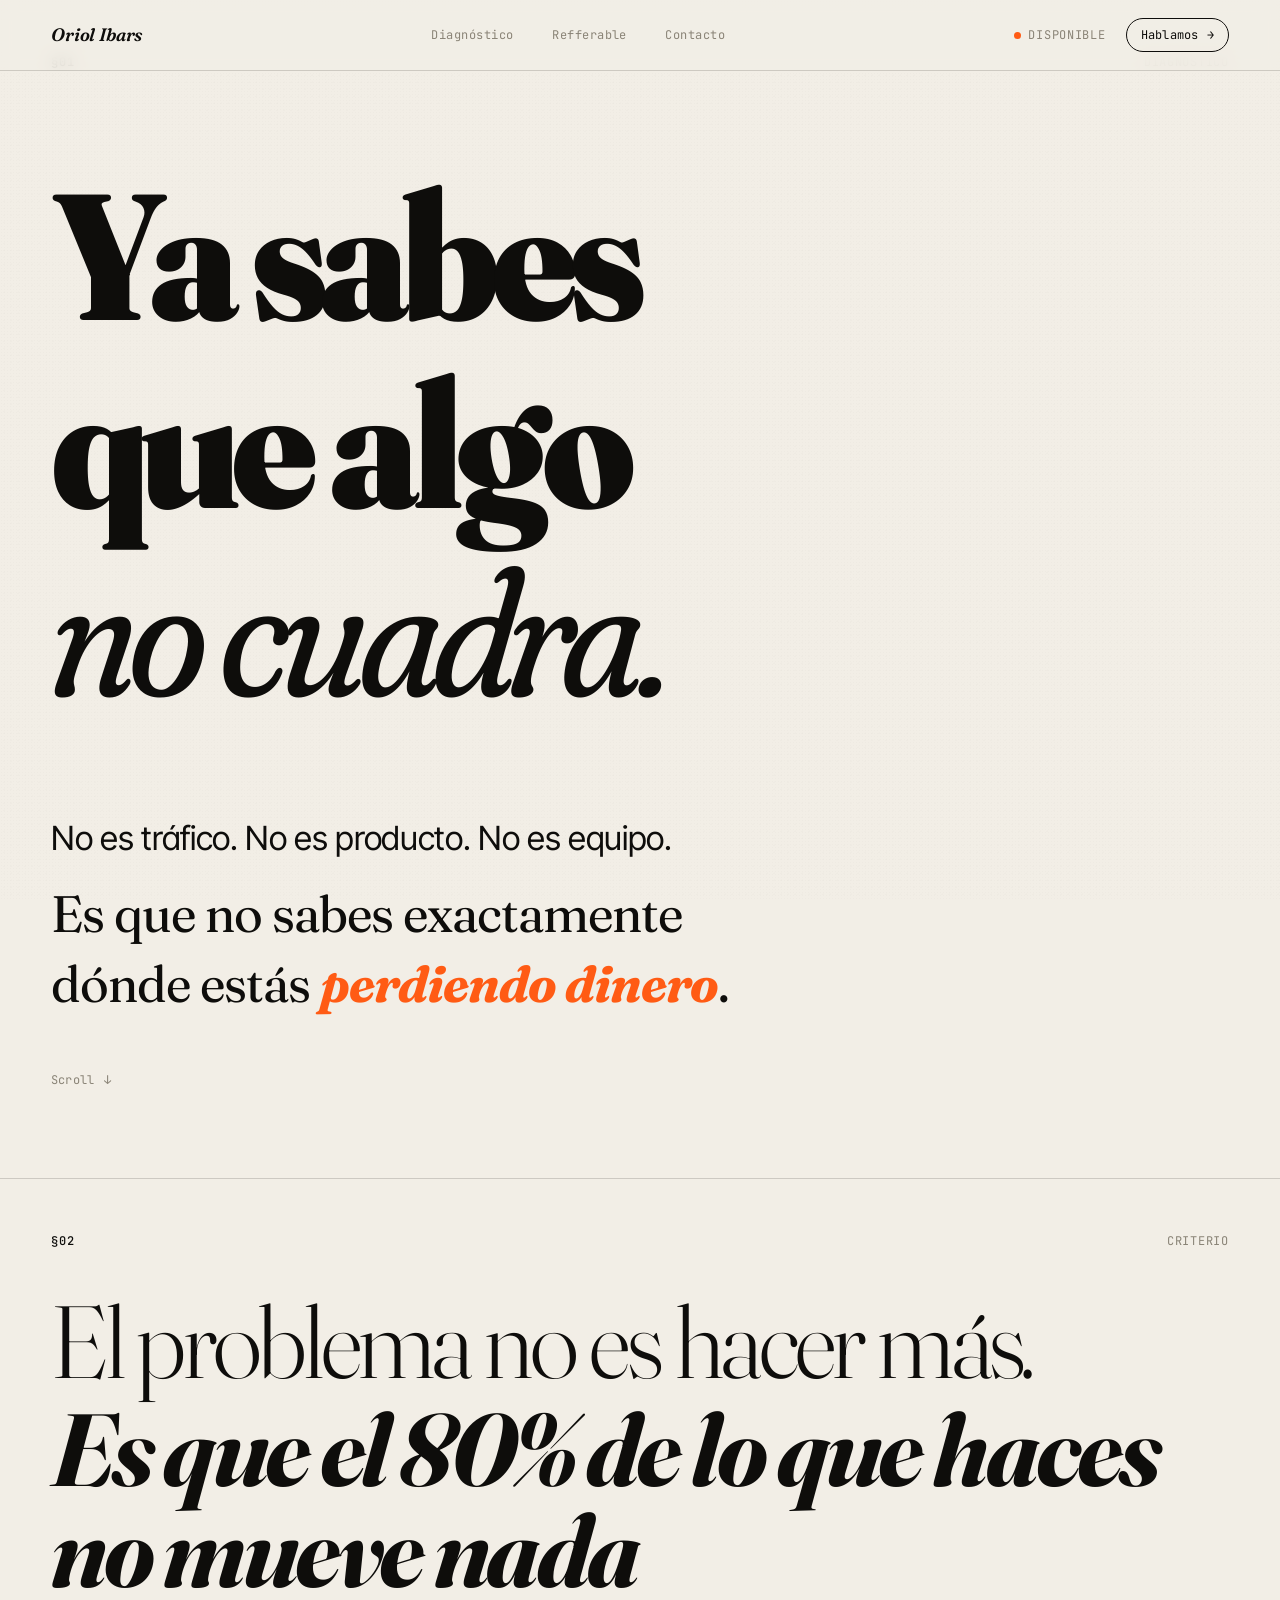
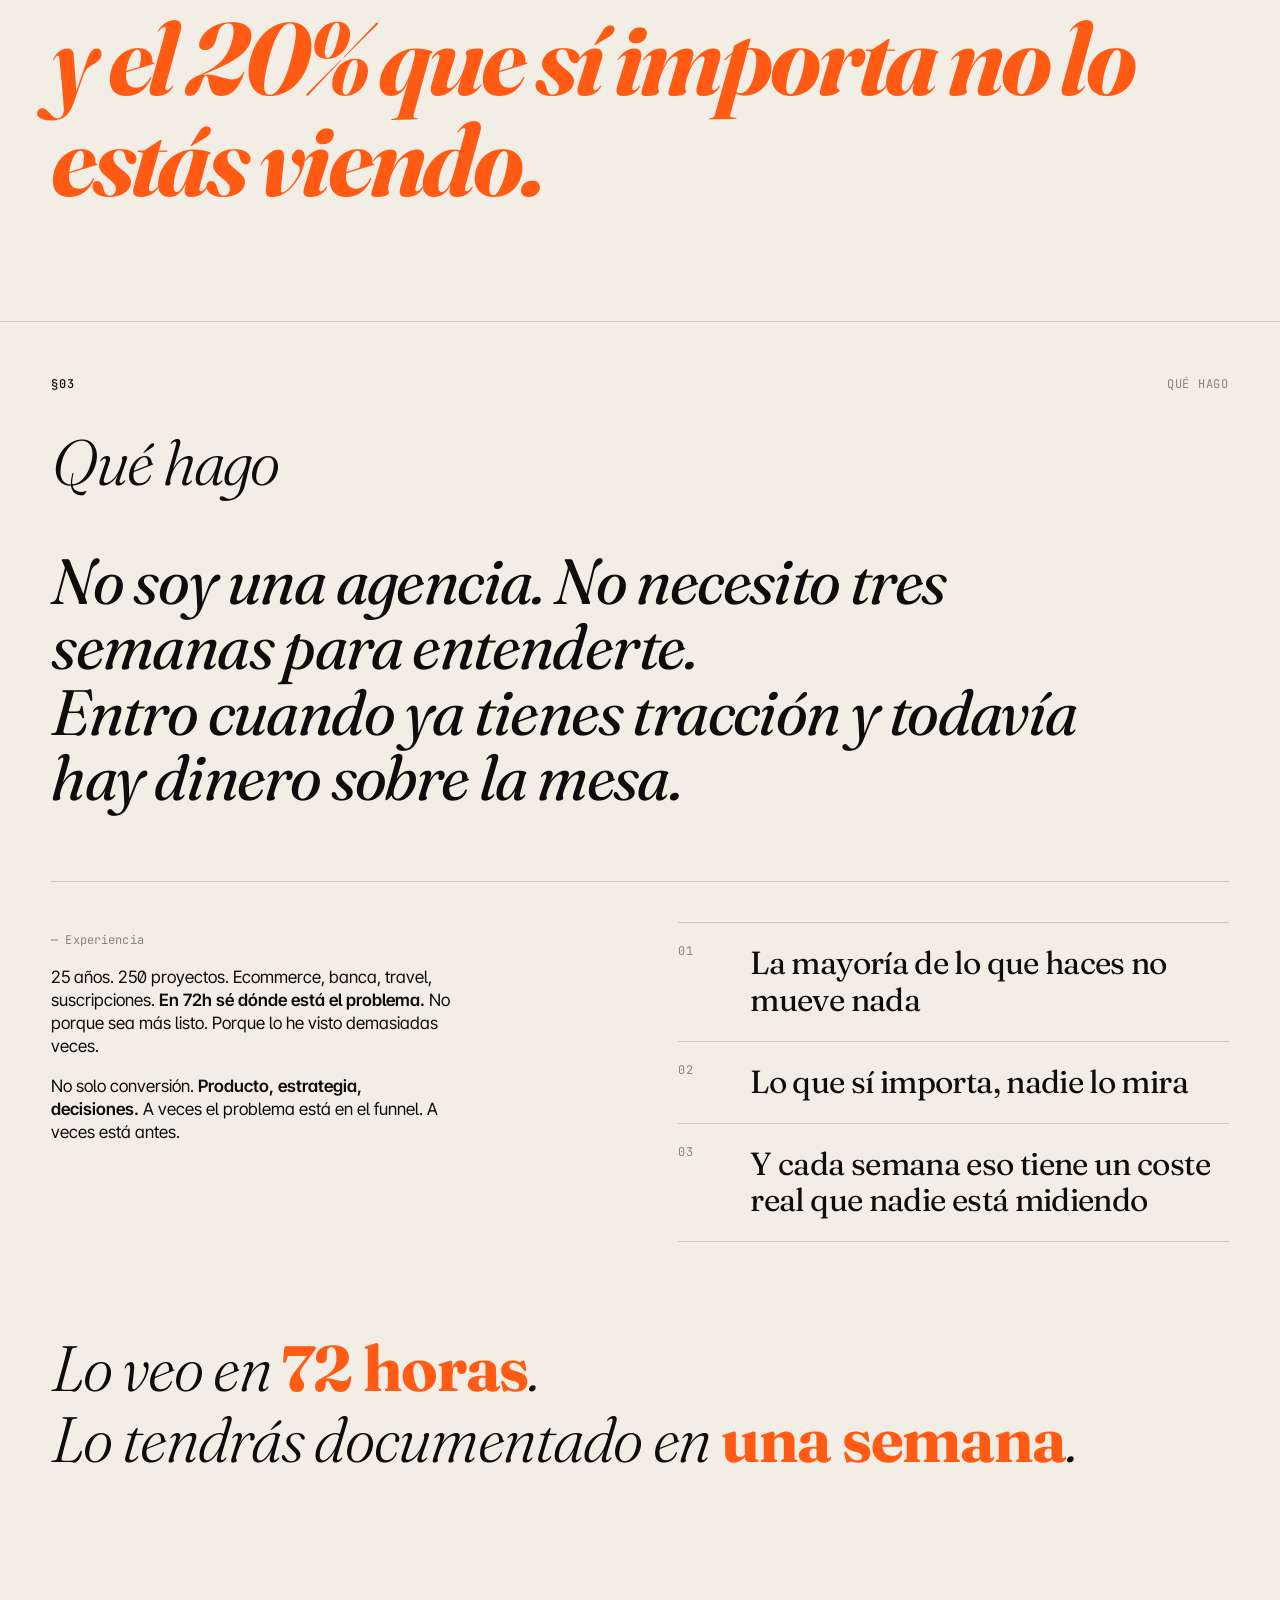
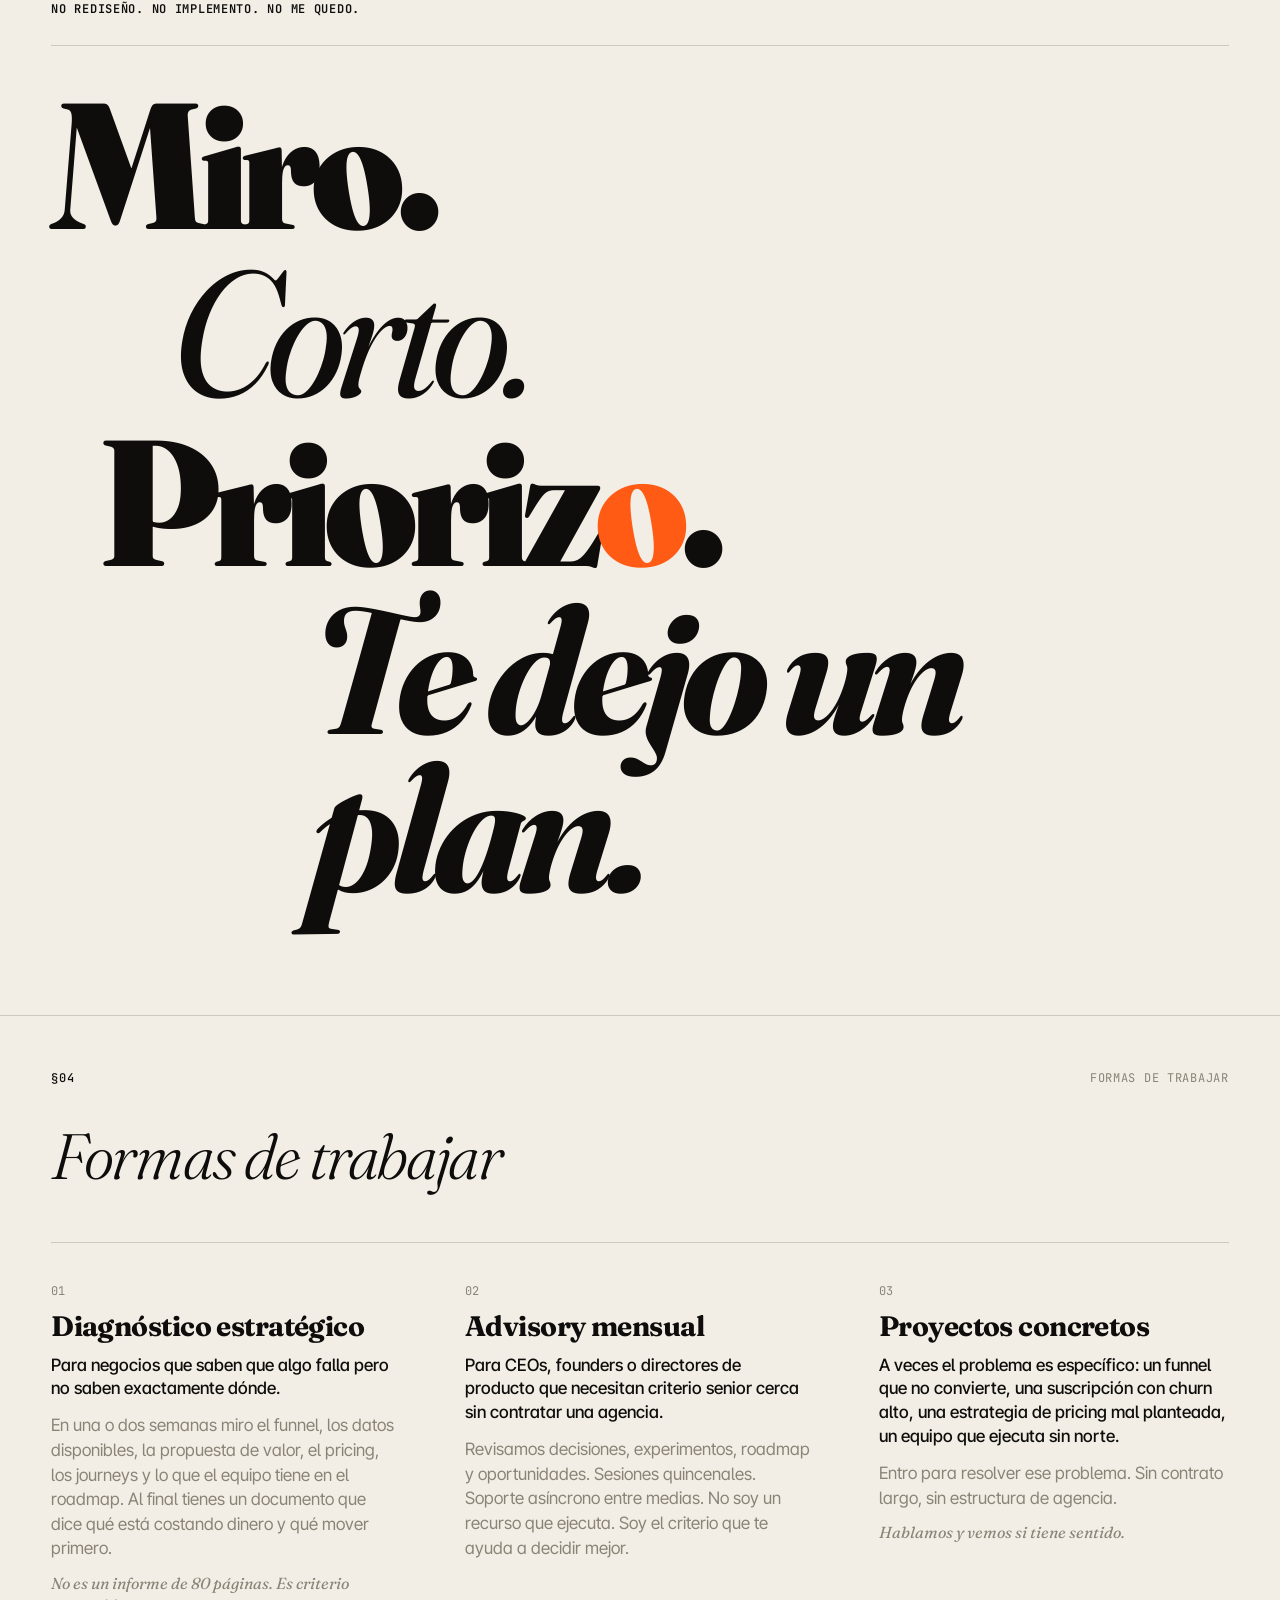
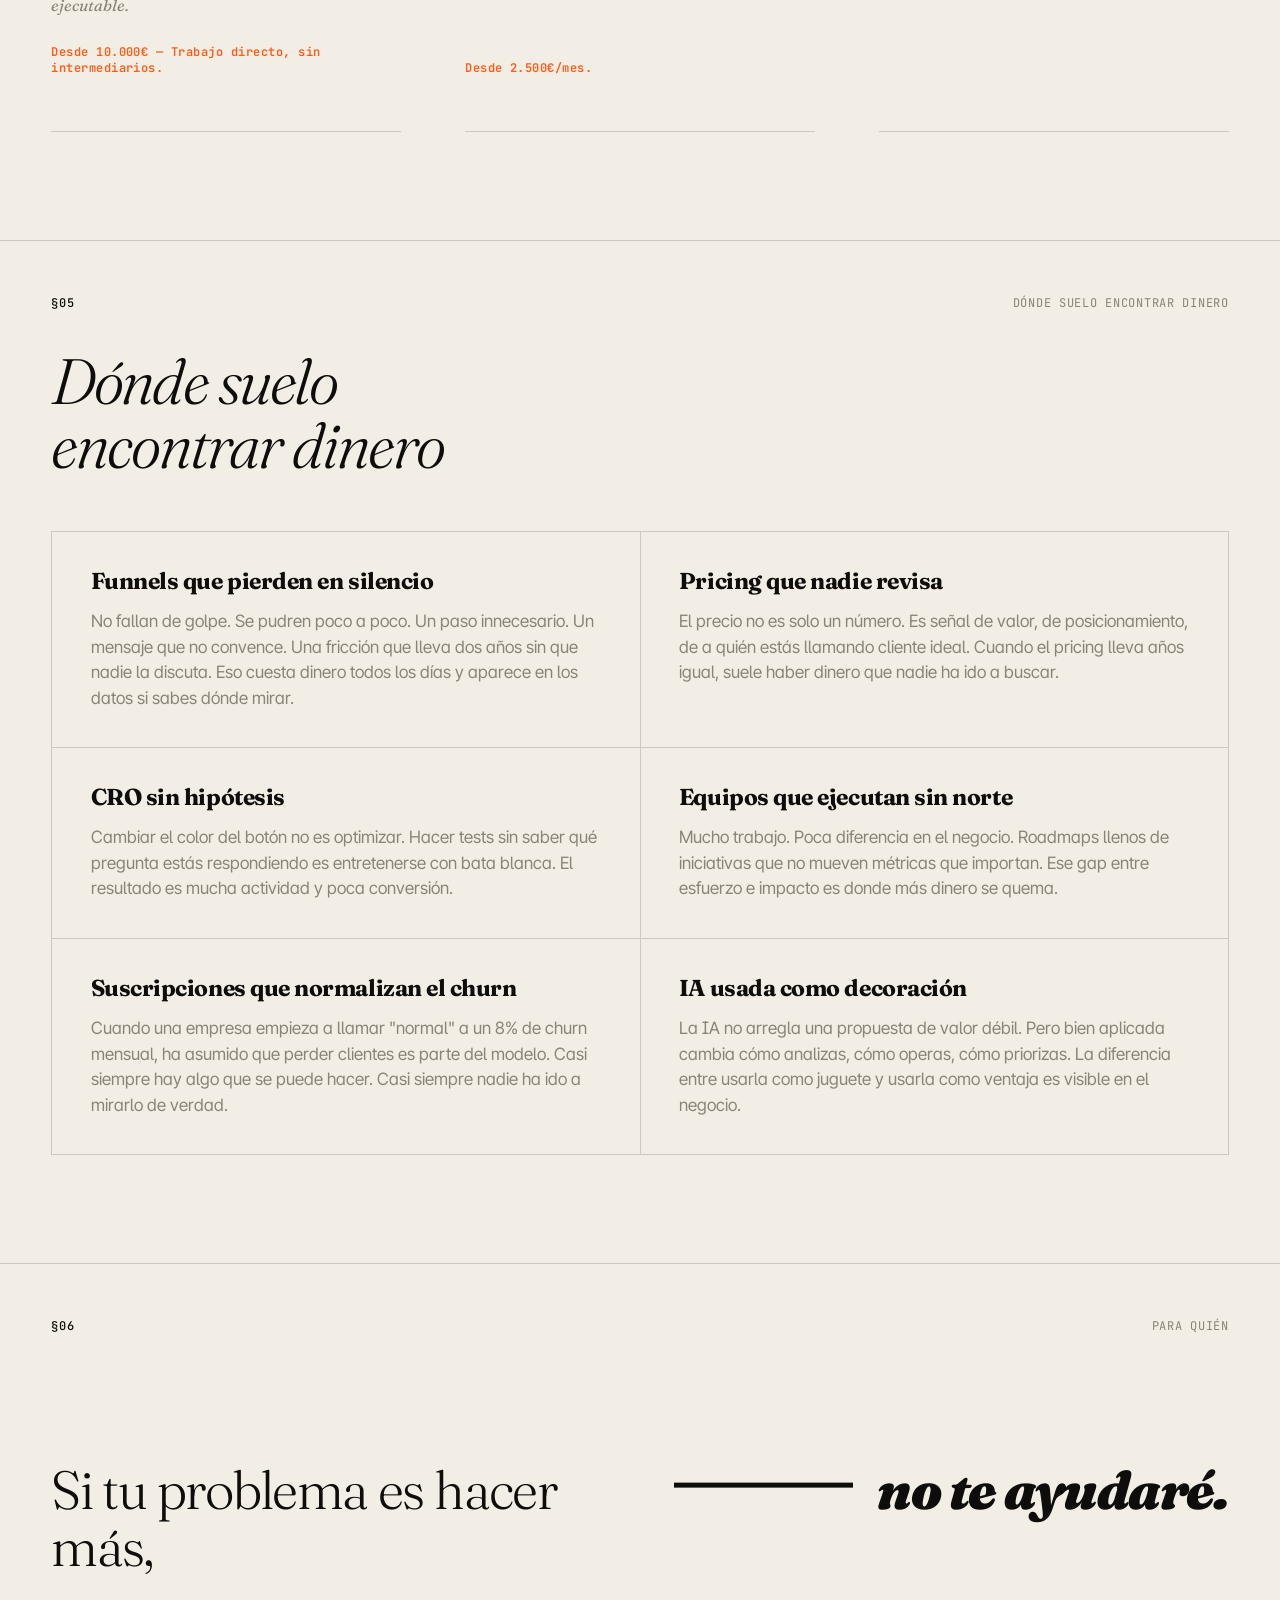
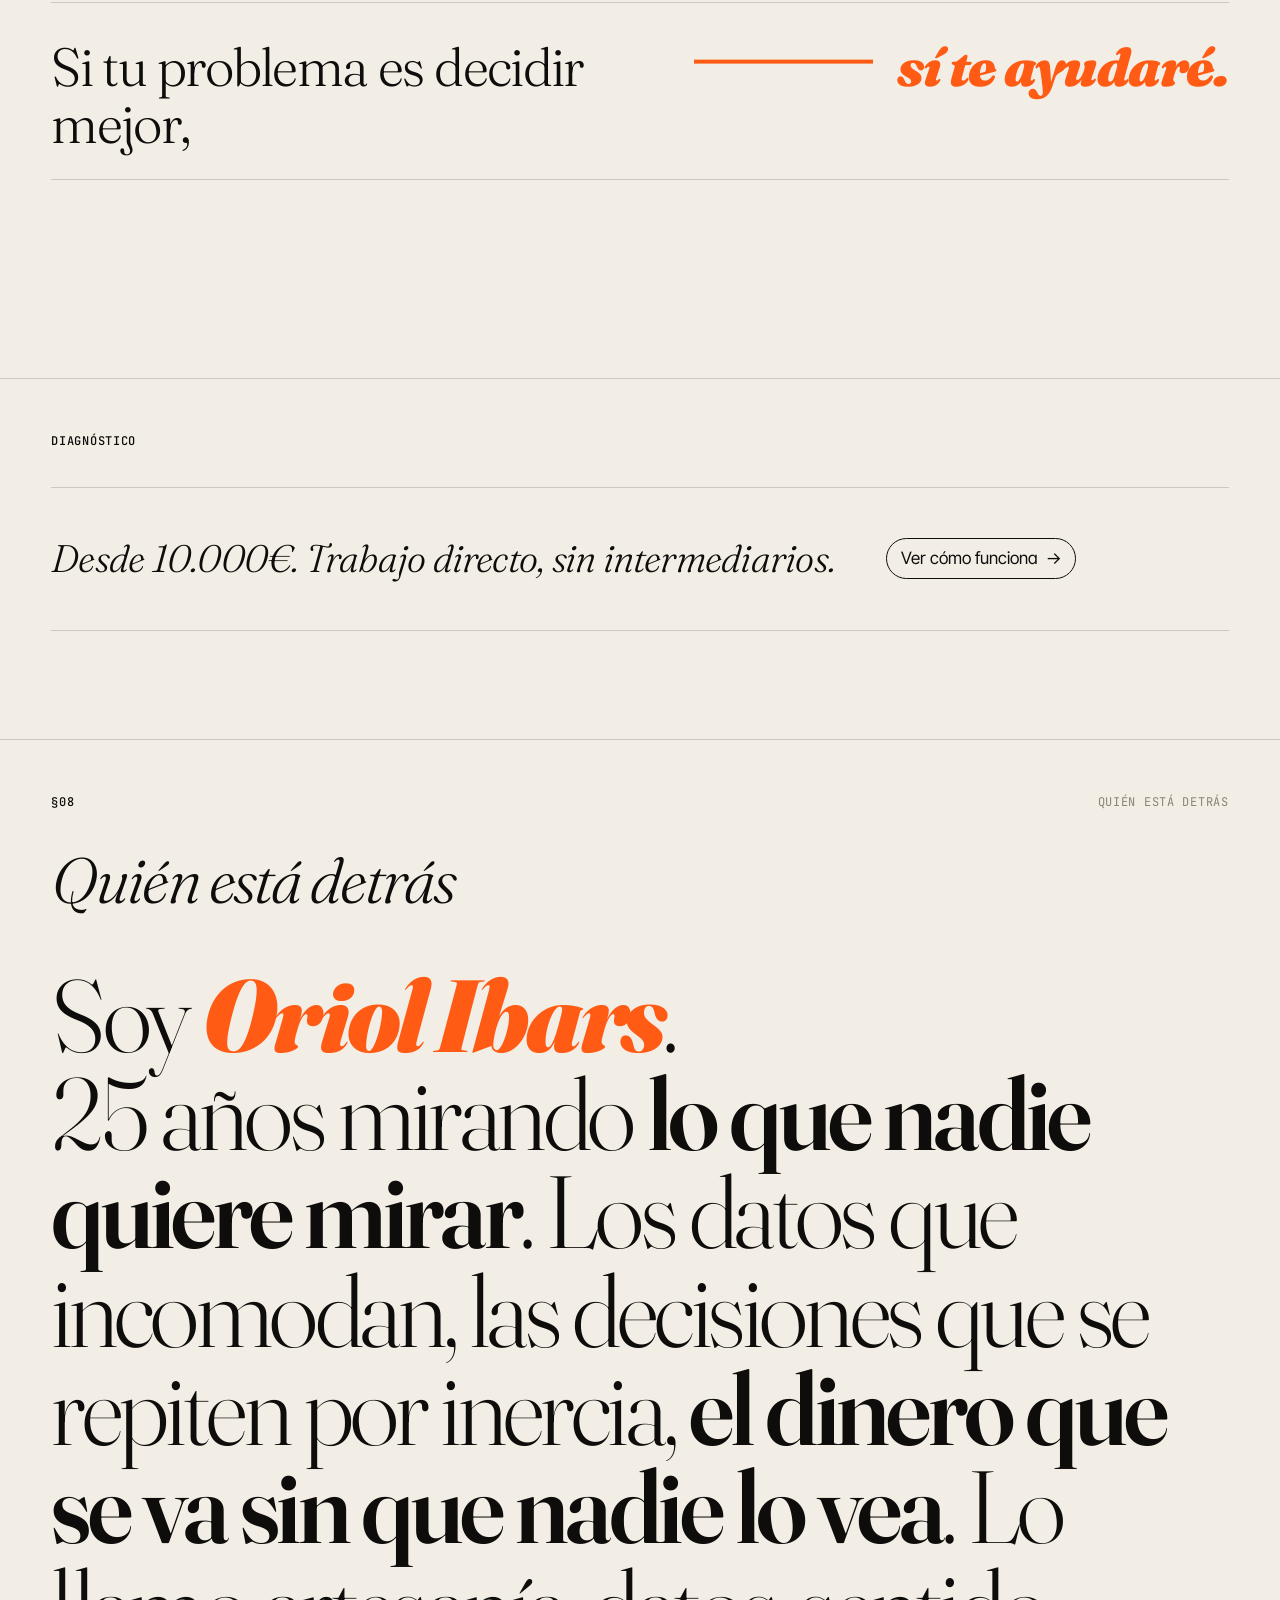
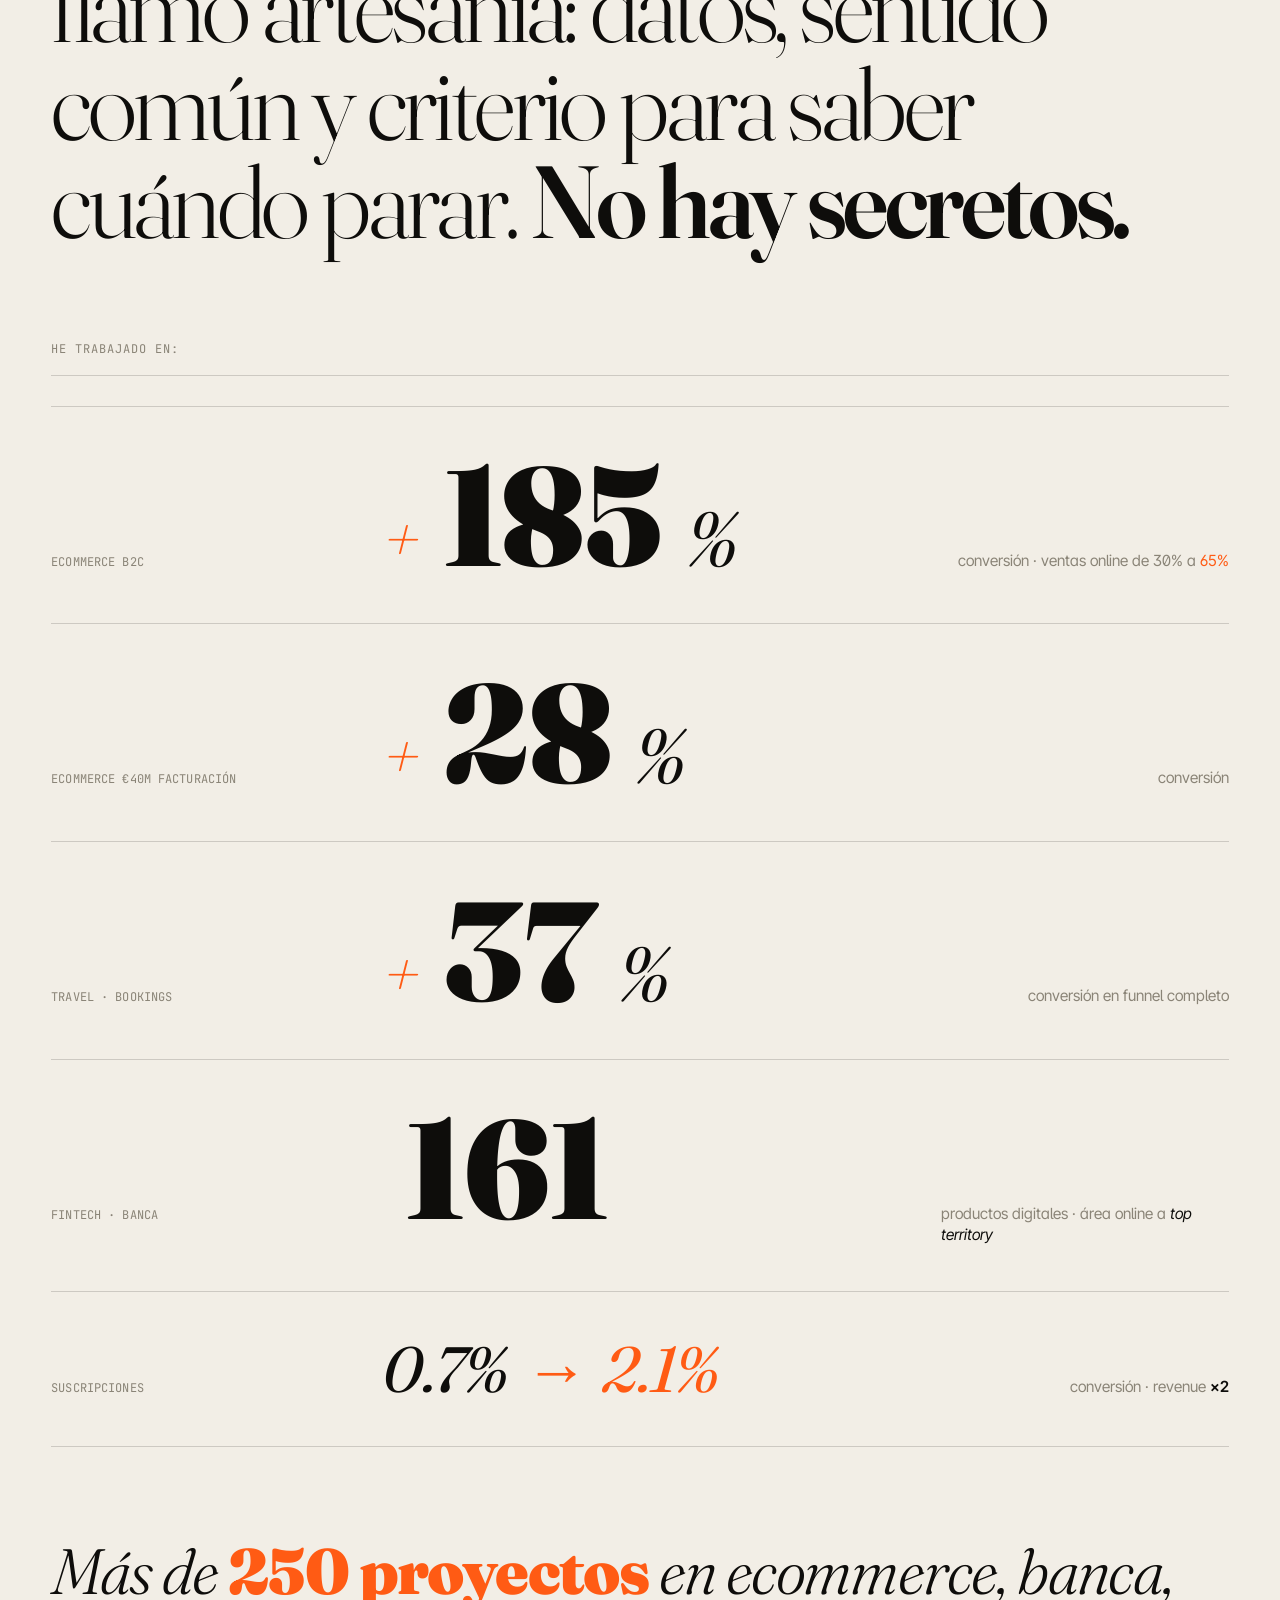
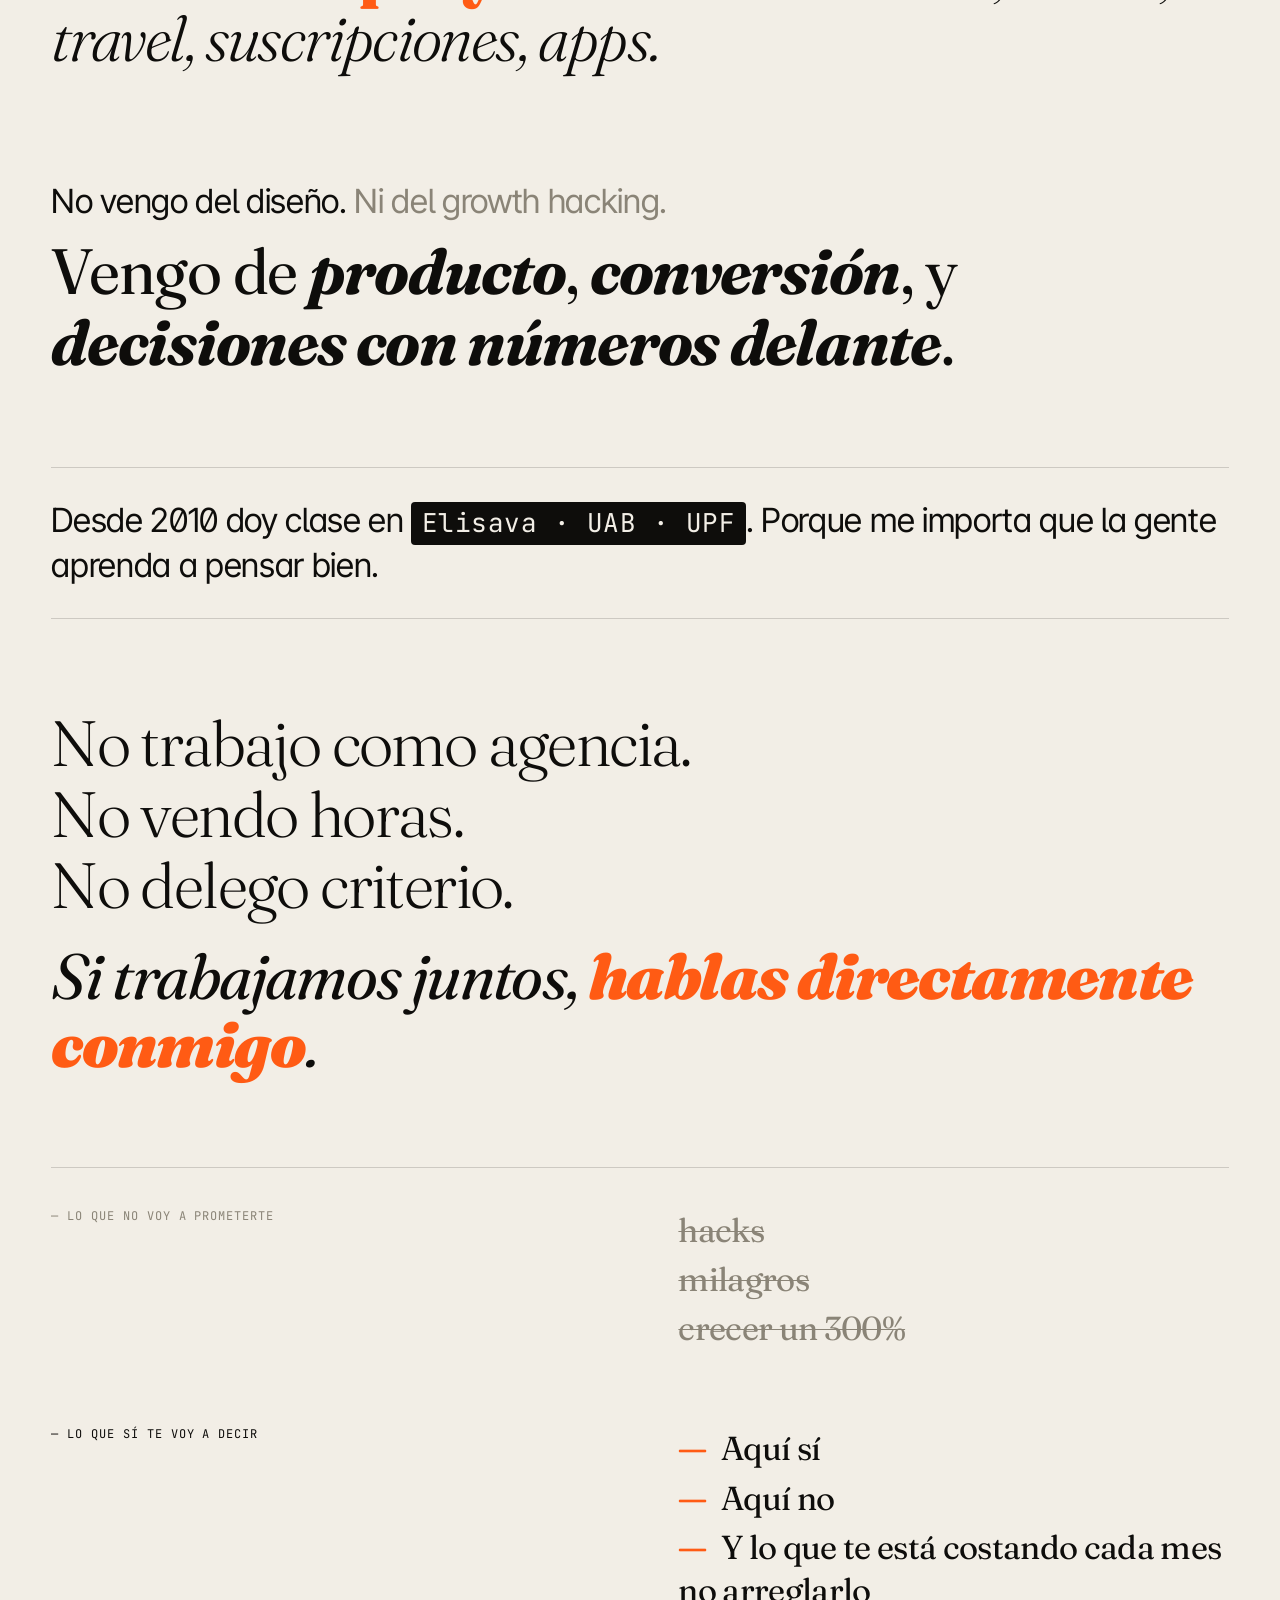
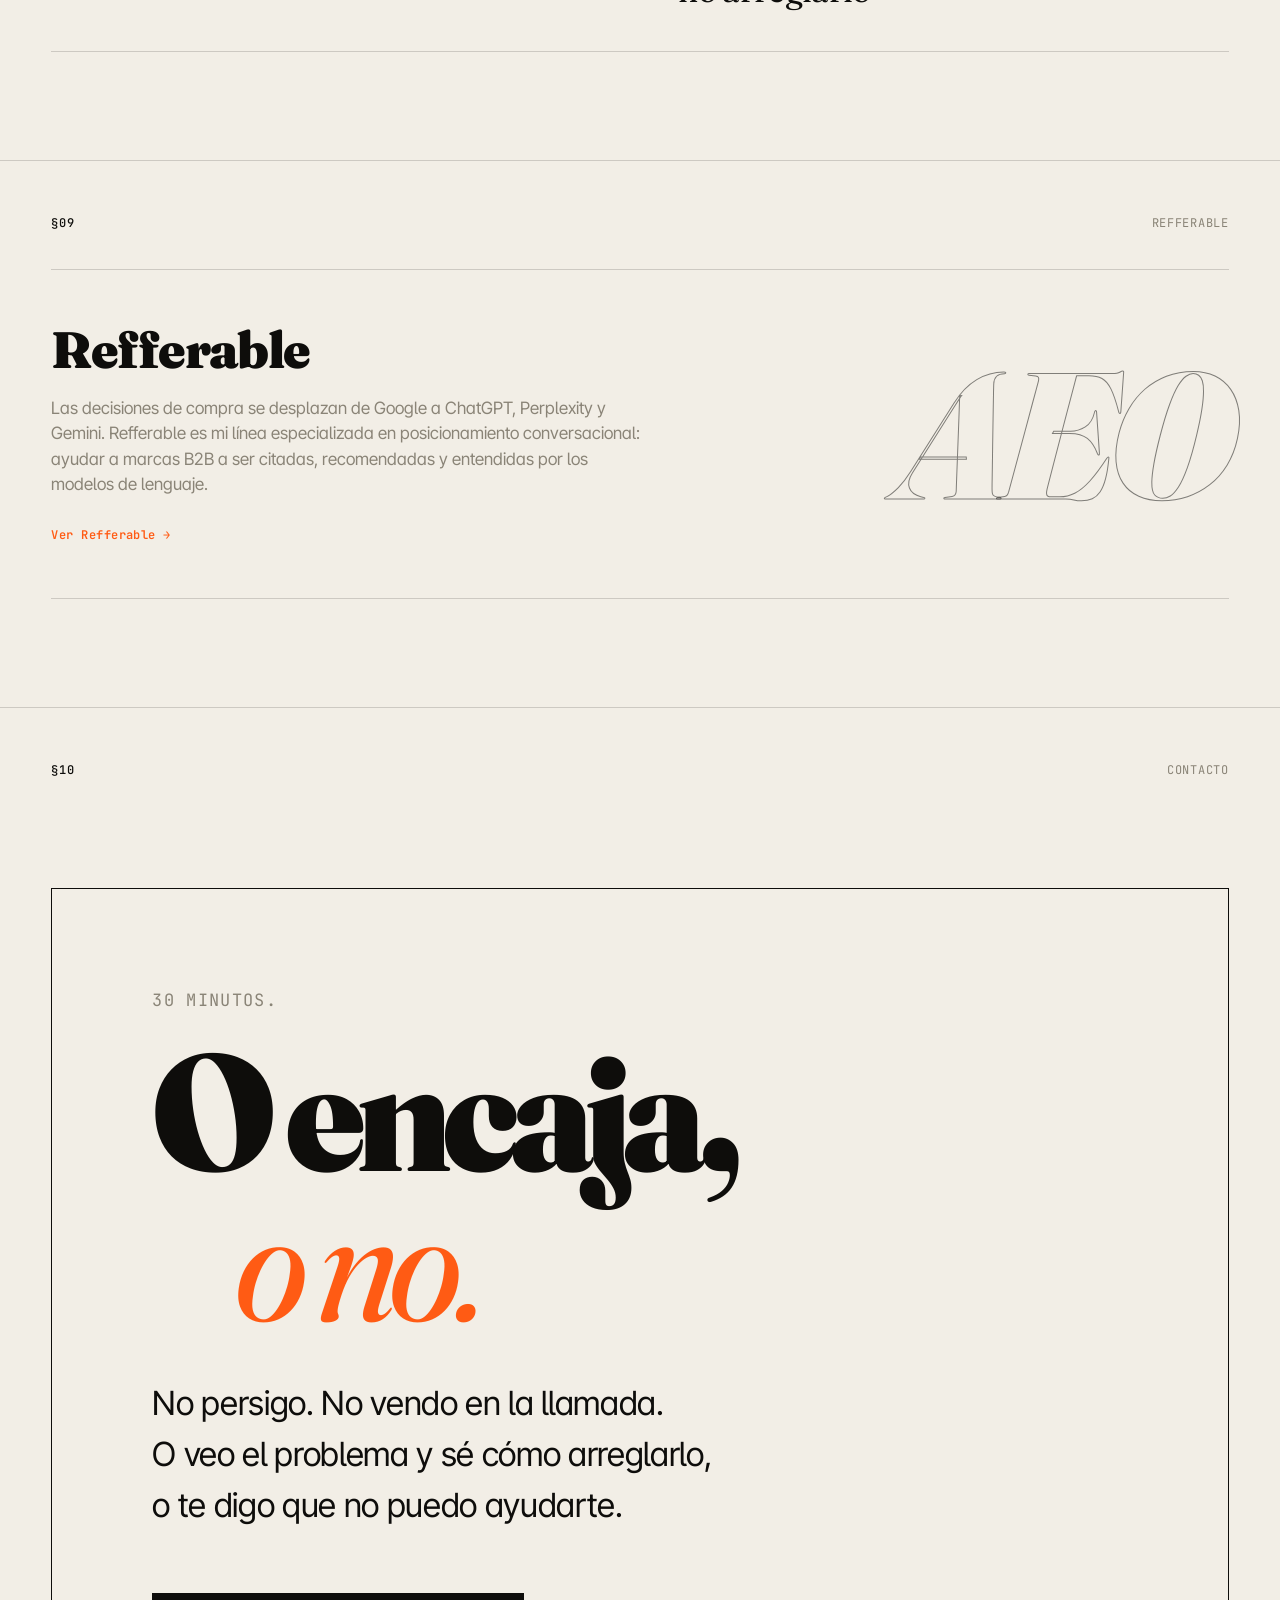
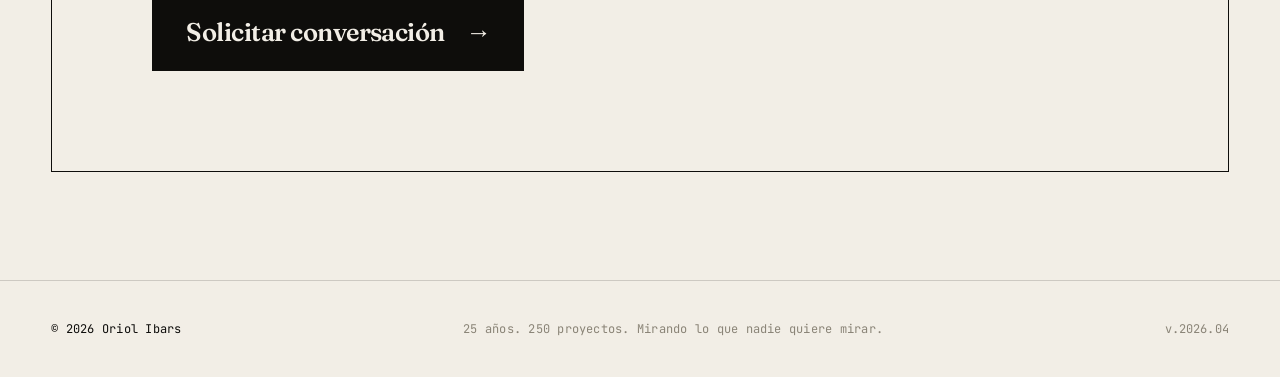
==== commit 5d6a2a35: "Nav hamburguesa, LED Disponible, CTA contacto above fold, Refferable links - Afegeix menú hamburgues" ====
--- a/index.html
+++ b/index.html
@@ -171,6 +171,9 @@
 @media (max-width: 720px) {
   .nav { grid-template-columns: 1fr auto; gap: 12px; padding: 14px 20px; }
   .nav__links { display: none; }
+  .nav__status { display: none; }
+  .nav__cta { display: none; }
+  .nav__burger { display: flex; }
 }
 
 /* ============ LAYOUT / SECTIONS ============ */
@@ -1285,6 +1288,61 @@
   font-variation-settings: normal;
 }
 
+/* ============ STATUS LED ============ */
+.nav__status {
+  display: flex; align-items: center; gap: 7px;
+  font-family: var(--font-mono); font-size: var(--fs-small); letter-spacing: .06em;
+  text-transform: uppercase; color: var(--dim);
+}
+.nav__led {
+  width: 7px; height: 7px; border-radius: 50%;
+  background: var(--accent);
+  animation: breathe 2.4s ease-in-out infinite;
+  flex-shrink: 0;
+}
+@keyframes breathe {
+  0%, 100% { opacity: 1; transform: scale(1); }
+  50% { opacity: .3; transform: scale(.65); }
+}
+
+/* ============ HAMBURGER ============ */
+.nav__burger {
+  display: none;
+  flex-direction: column; justify-content: center; gap: 5px;
+  width: 36px; height: 36px; padding: 6px;
+  cursor: pointer; background: none; border: none; color: inherit;
+}
+.nav__burger span {
+  display: block; height: 1.5px; background: var(--ink);
+  transition: transform .3s var(--ease), opacity .2s;
+}
+.nav--open .nav__burger span:nth-child(1) { transform: translateY(6.5px) rotate(45deg); }
+.nav--open .nav__burger span:nth-child(2) { opacity: 0; }
+.nav--open .nav__burger span:nth-child(3) { transform: translateY(-6.5px) rotate(-45deg); }
+
+/* ============ MOBILE DRAWER ============ */
+.nav__drawer {
+  display: none; position: fixed; inset: 0; z-index: 149;
+  background: var(--paper); flex-direction: column;
+  align-items: center; justify-content: center; gap: 36px;
+  padding: 80px 40px 60px;
+}
+.nav--open .nav__drawer { display: flex; }
+.nav__drawer-link {
+  font-family: var(--font-display); font-style: italic; font-weight: 400;
+  font-size: clamp(32px, 10vw, 56px); letter-spacing: -0.03em;
+  color: var(--ink); text-decoration: none; transition: color .2s;
+}
+.nav__drawer-link:hover, .nav__drawer-link.is-active { color: var(--accent); }
+.nav__drawer-cta {
+  display: inline-flex; align-items: center; gap: 10px;
+  padding: 14px 26px; border: 1px solid var(--ink);
+  font-family: var(--font-mono); font-size: var(--fs-small);
+  letter-spacing: .06em; text-transform: uppercase;
+  transition: background .25s, color .25s;
+}
+.nav__drawer-cta:hover { background: var(--ink); color: var(--paper); }
+
 /* ============ WIDE SCREENS (1600px+) ============ */
 @media (min-width: 1600px) {
   :root {
@@ -1307,7 +1365,20 @@
     <a href="/refferable.html" class="nav__link">Refferable</a>
     <a href="/contacto.html" class="nav__link">Contacto</a>
   </div>
-  <a href="/contacto.html" class="nav__cta">Hablamos <span aria-hidden="true">→</span></a>
+  <div style="display:flex;align-items:center;gap:20px;">
+    <span class="nav__status"><span class="nav__led" aria-hidden="true"></span>Disponible</span>
+    <a href="/contacto.html" class="nav__cta">Hablamos <span aria-hidden="true">→</span></a>
+    <button class="nav__burger" id="nav-burger" aria-label="Abrir menú" aria-expanded="false">
+      <span></span><span></span><span></span>
+    </button>
+  </div>
+  <div class="nav__drawer" id="nav-drawer" aria-hidden="true">
+    <a href="/diagnostico.html" class="nav__drawer-link">Diagnóstico</a>
+    <a href="/refferable.html" class="nav__drawer-link">Refferable</a>
+    <a href="/contacto.html" class="nav__drawer-link">Contacto</a>
+    <a href="/contacto.html" class="nav__drawer-cta">Hablamos →</a>
+    <span class="nav__status" style="margin-top:8px;"><span class="nav__led" aria-hidden="true"></span>Disponible</span>
+  </div>
 </nav>
 
 <main>
@@ -1825,9 +1896,30 @@
     window.parent.postMessage({ type: '__edit_mode_available' }, '*');
   } catch (_) {}
 
+  // Hamburger / drawer
+  const burger = document.getElementById('nav-burger');
+  const drawer = document.getElementById('nav-drawer');
+  const navEl = document.querySelector('.nav');
+  if (burger && drawer && navEl) {
+    burger.addEventListener('click', () => {
+      const open = navEl.classList.toggle('nav--open');
+      burger.setAttribute('aria-expanded', String(open));
+      drawer.setAttribute('aria-hidden', String(!open));
+      document.body.style.overflow = open ? 'hidden' : '';
+    });
+    drawer.querySelectorAll('a').forEach(el => {
+      el.addEventListener('click', () => {
+        navEl.classList.remove('nav--open');
+        burger.setAttribute('aria-expanded', 'false');
+        drawer.setAttribute('aria-hidden', 'true');
+        document.body.style.overflow = '';
+      });
+    });
+  }
+
   // Active nav link
   const currentPath = window.location.pathname;
-  document.querySelectorAll('.nav__link').forEach(link => {
+  document.querySelectorAll('.nav__link, .nav__drawer-link').forEach(link => {
     if (link.getAttribute('href') === currentPath) {
       link.classList.add('is-active');
     }
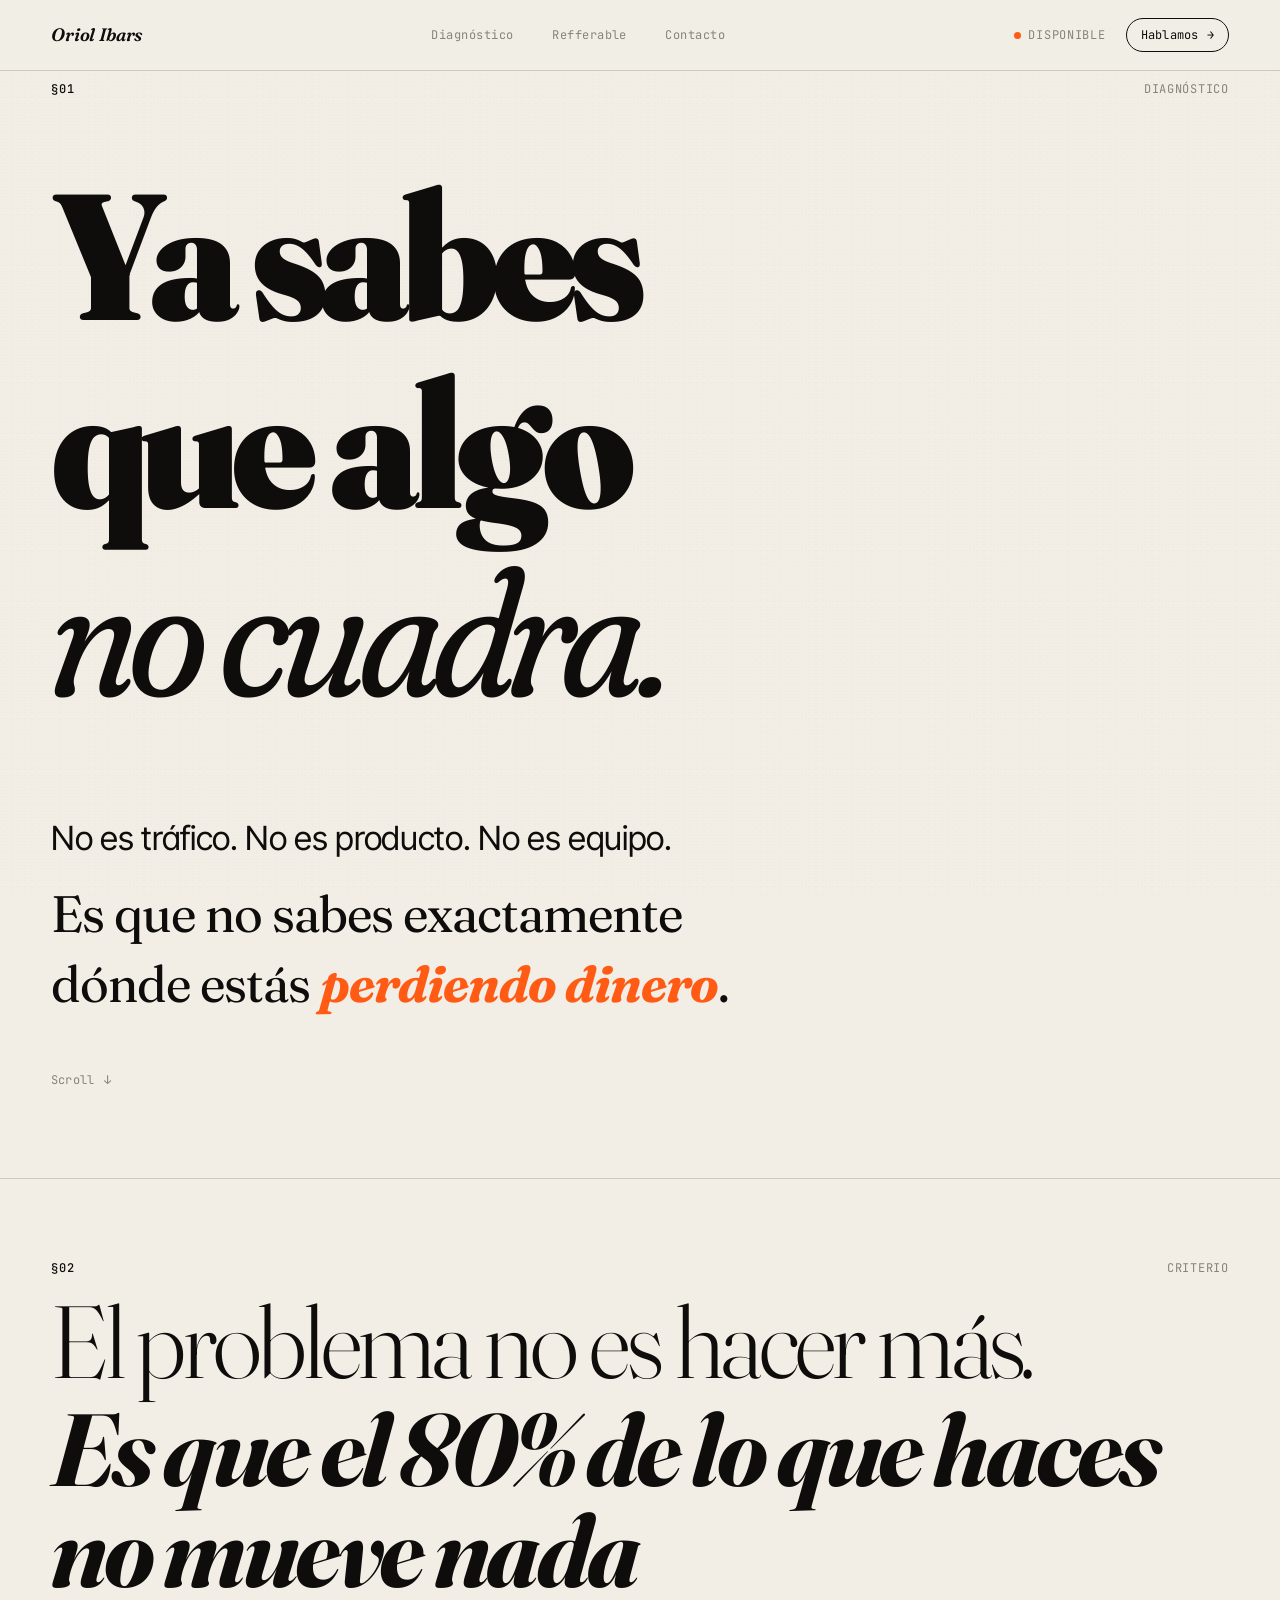
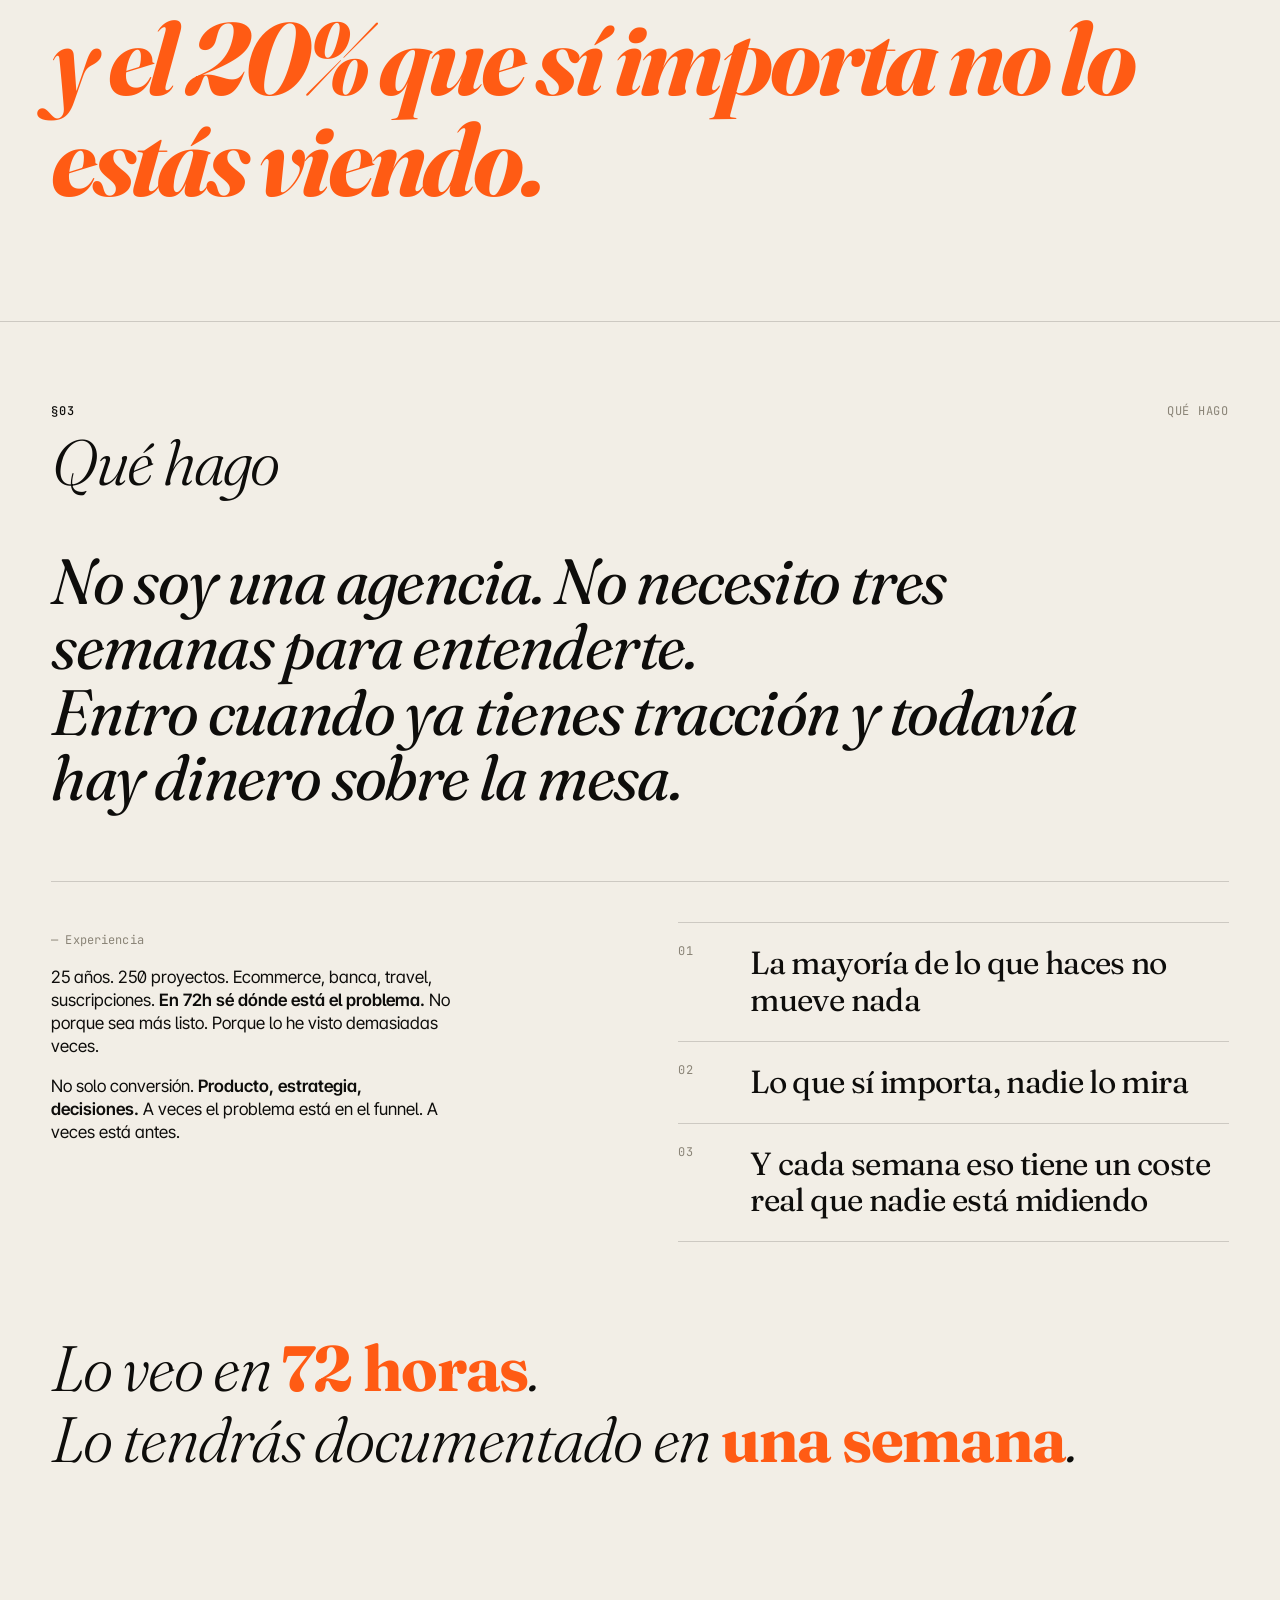
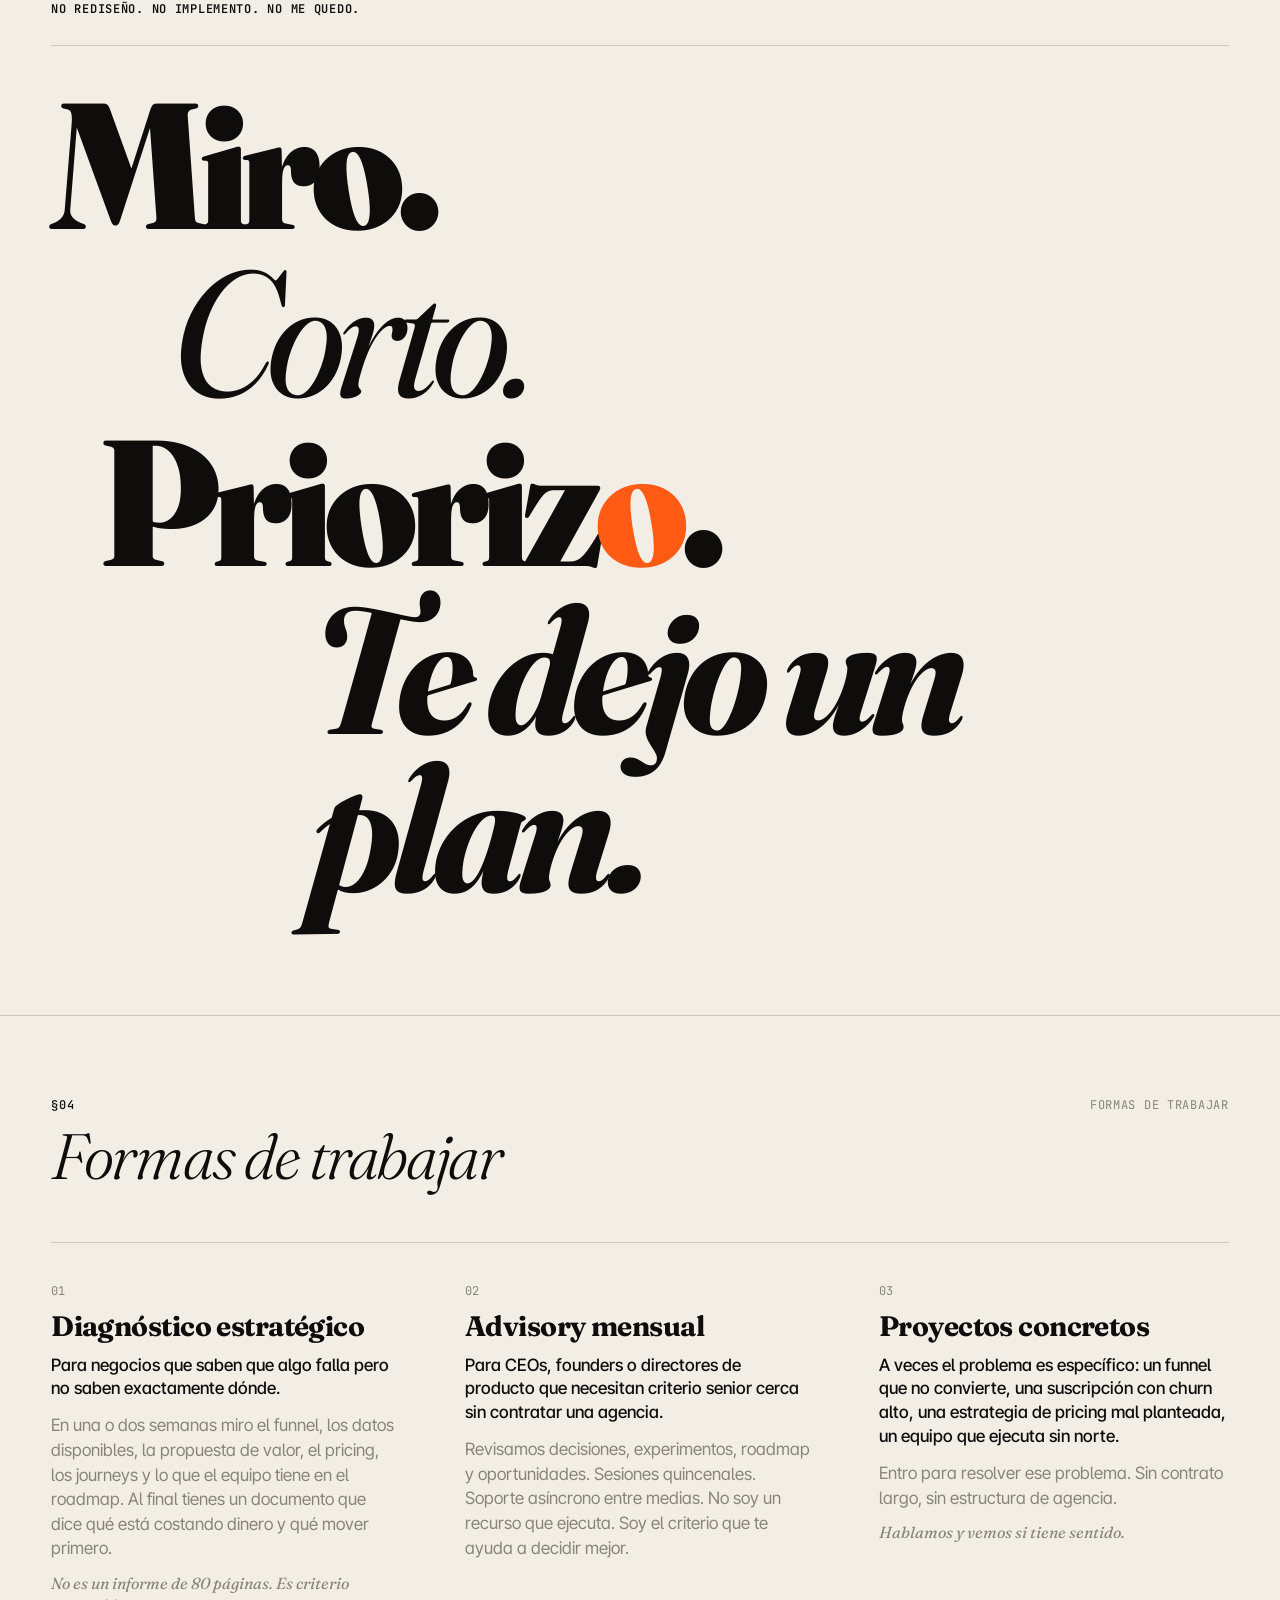
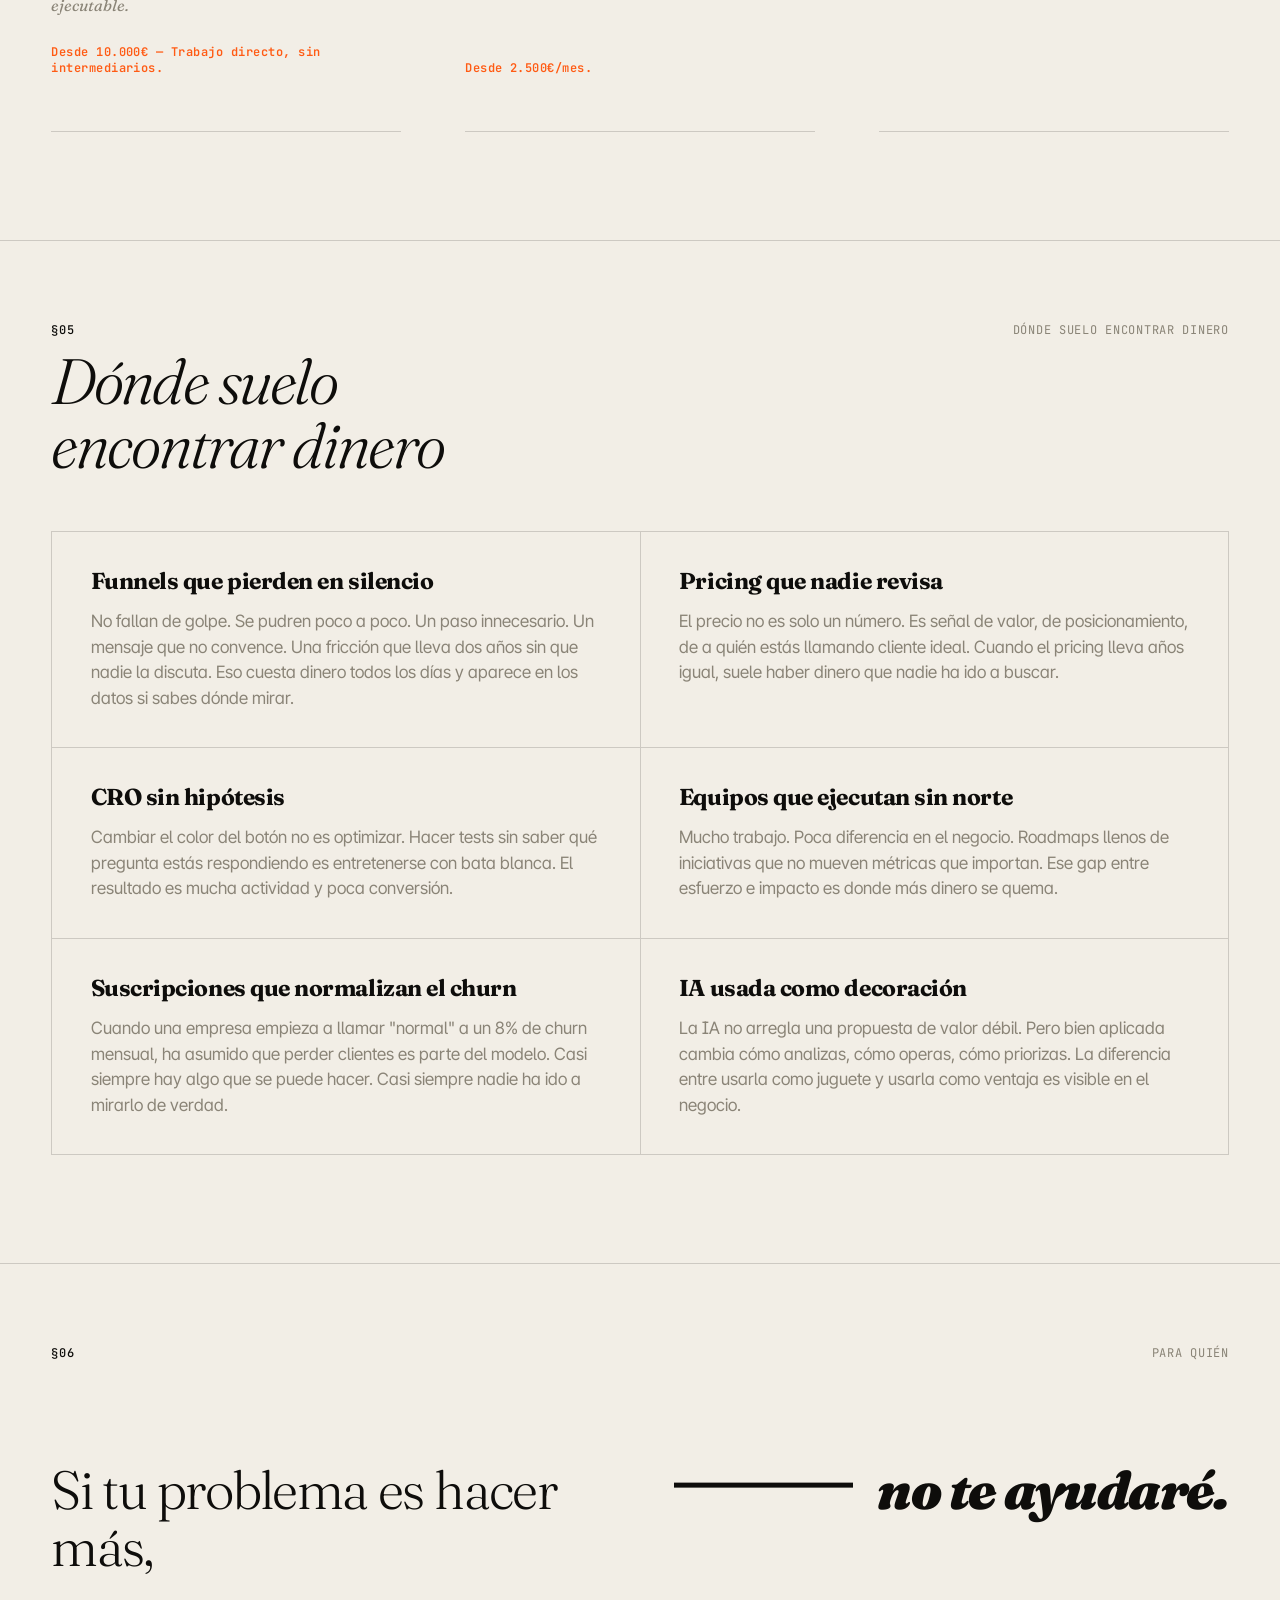
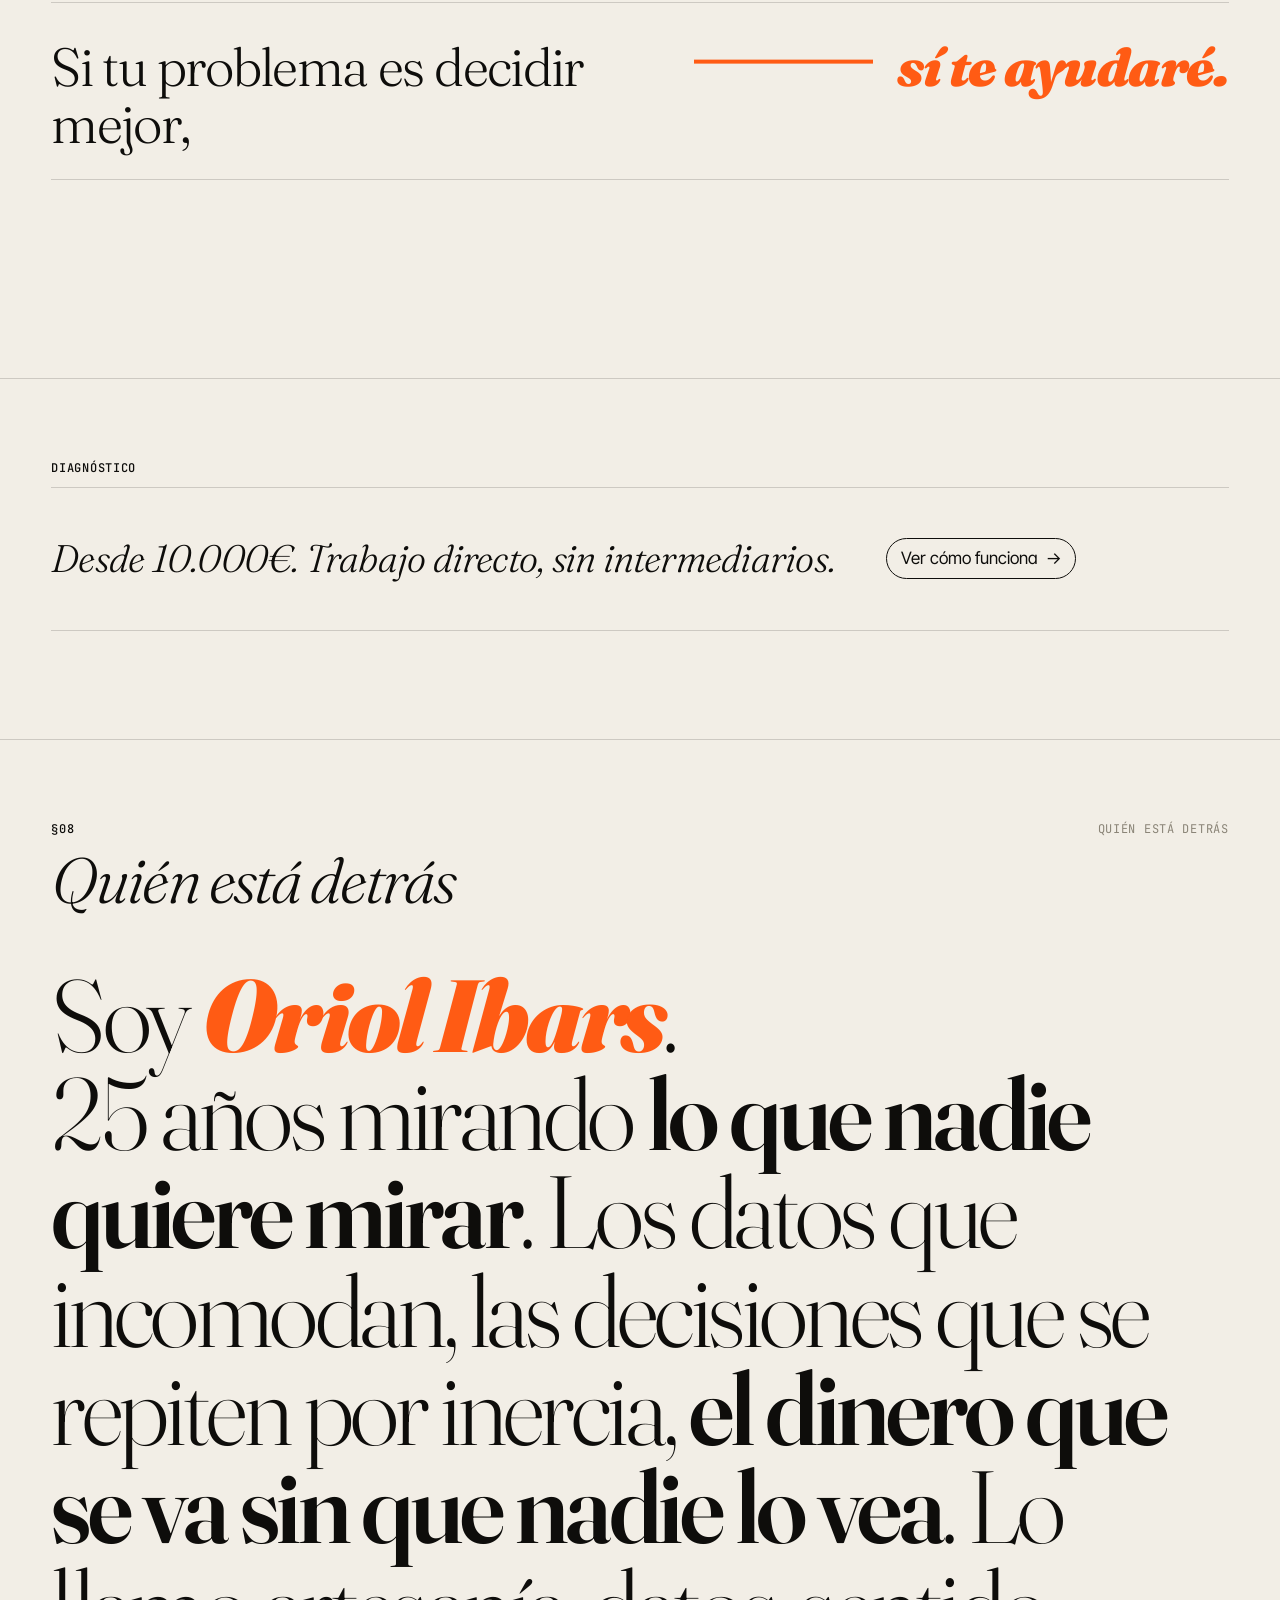
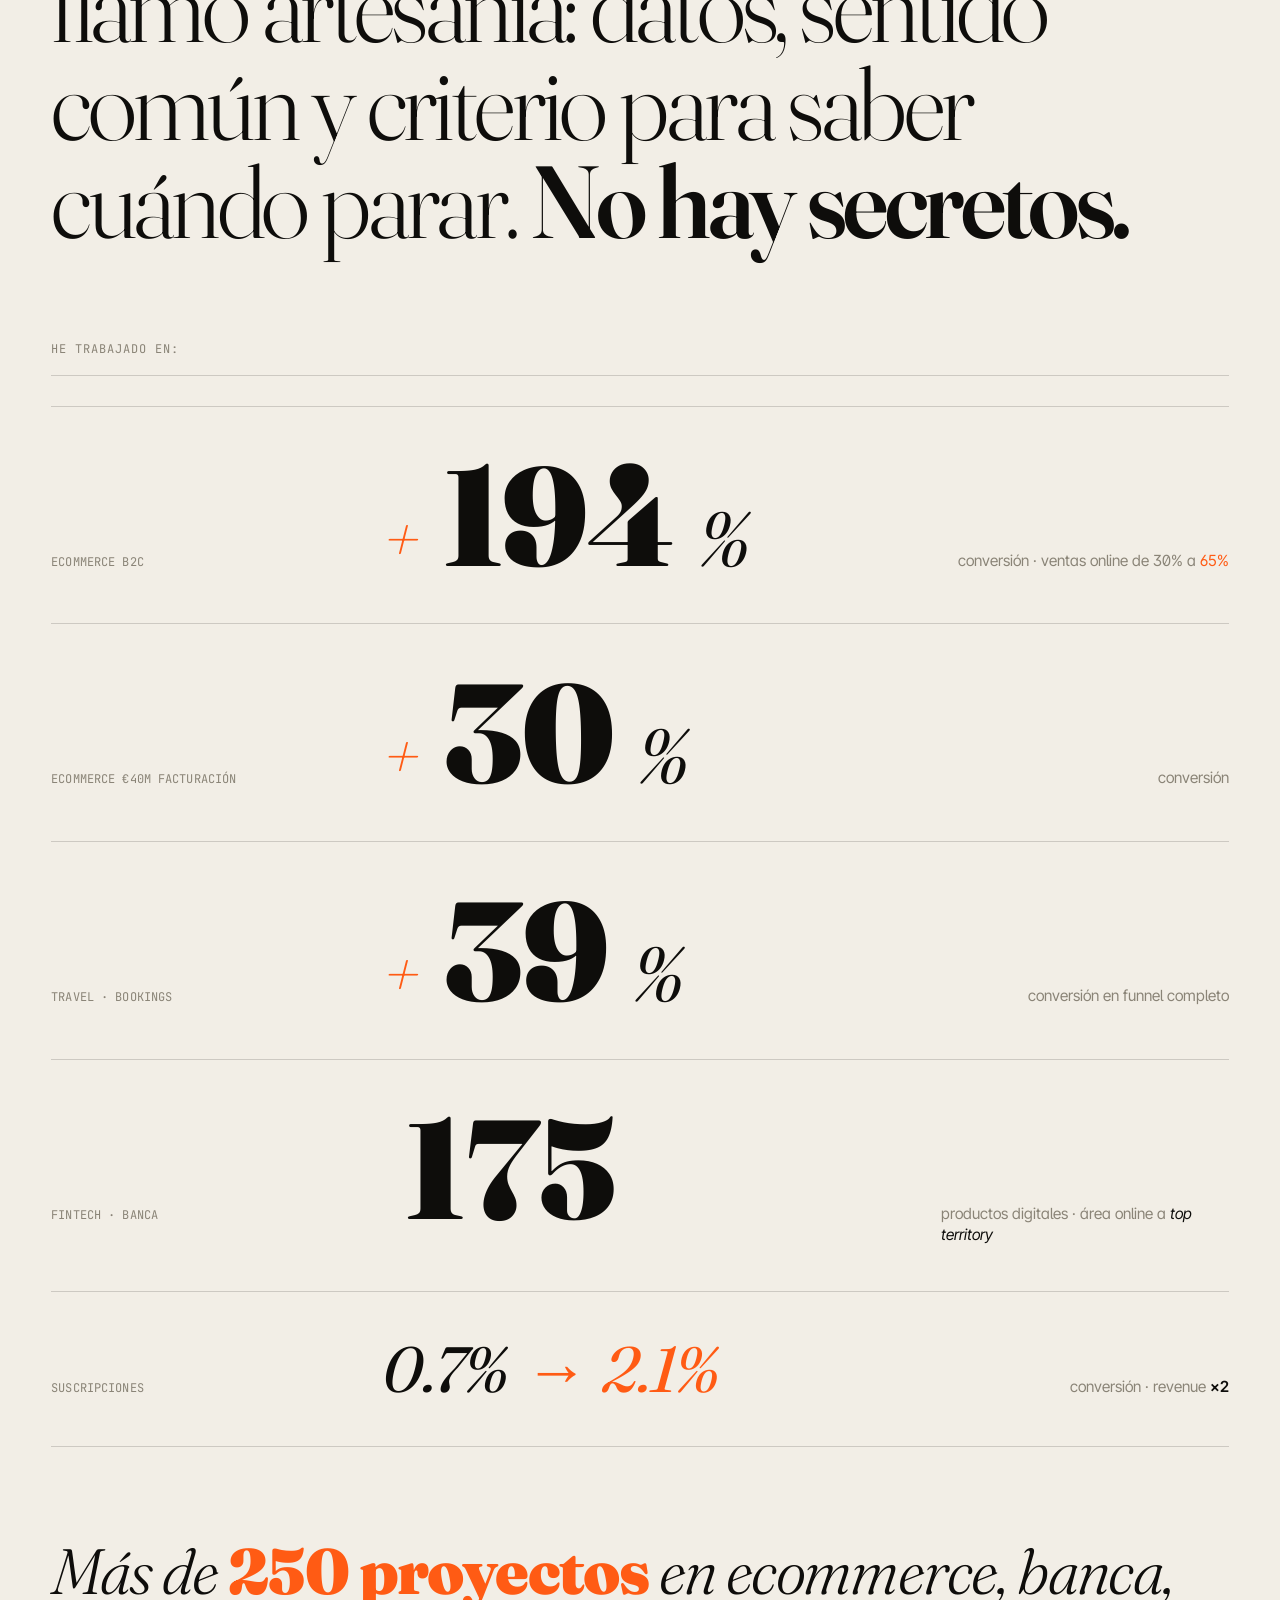
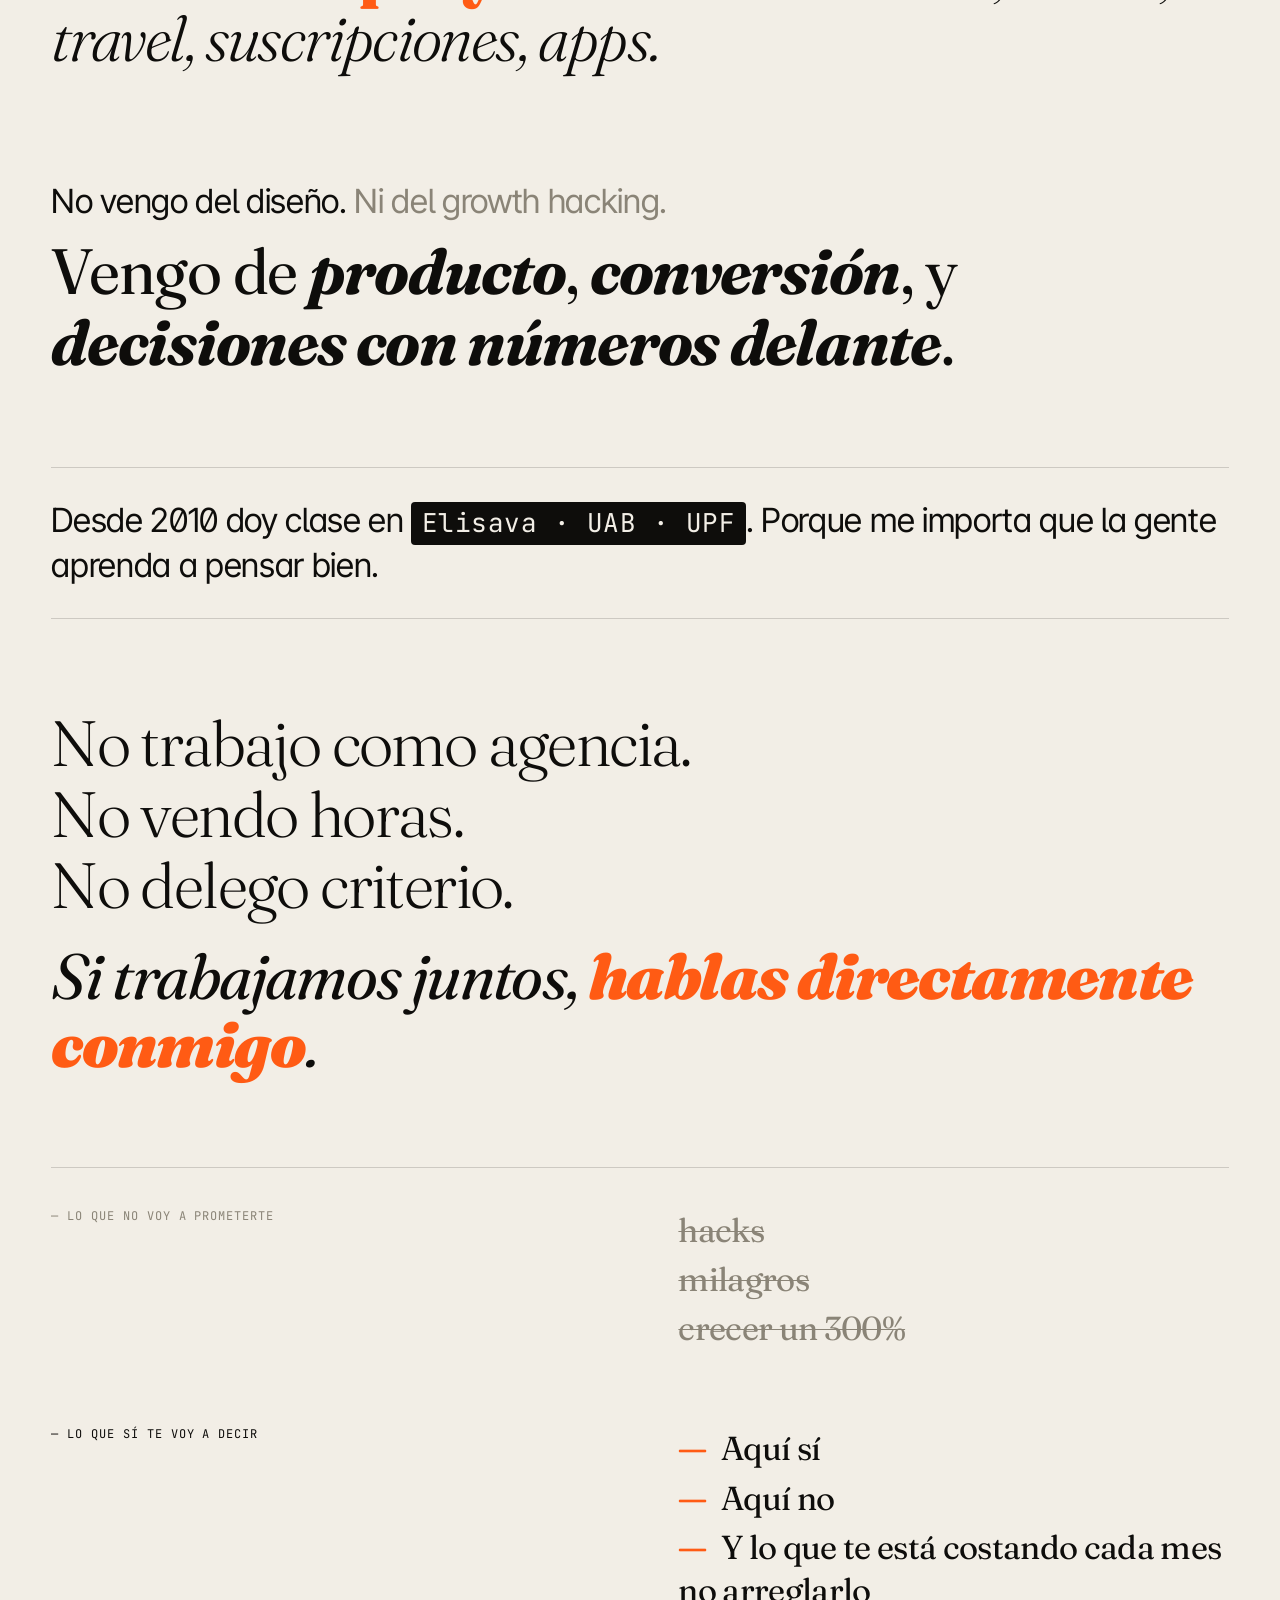
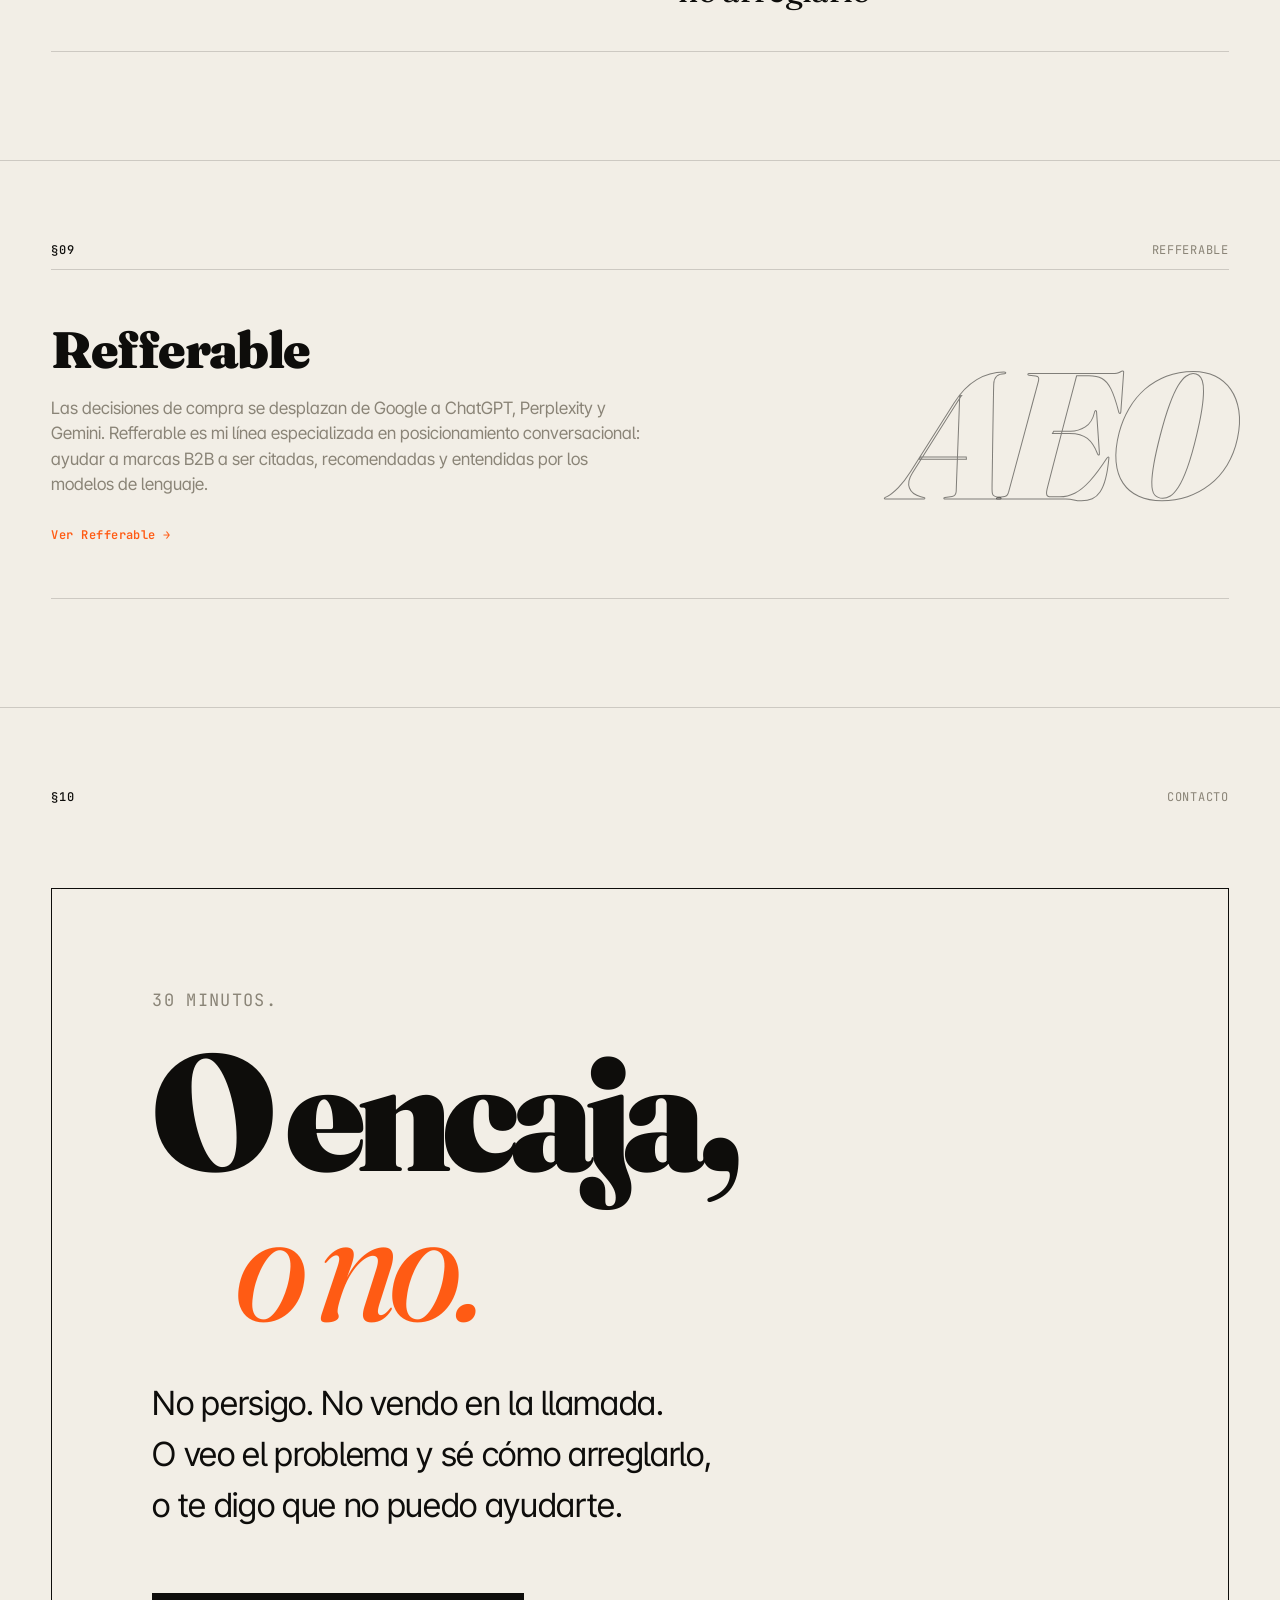
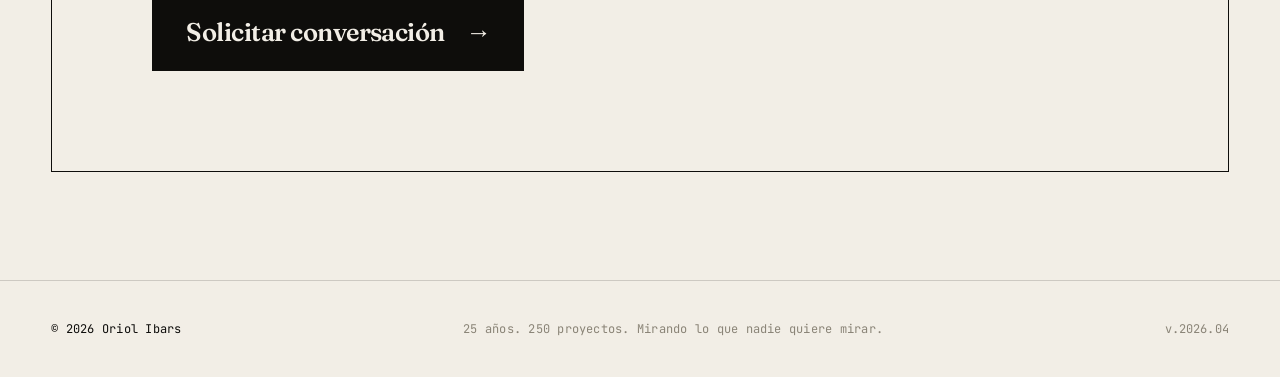
==== commit 568378e2: "Fix section tag hidden behind nav + status badge breakpoint - section__tag top: clamp(28px→72px, 6vh" ====
--- a/index.html
+++ b/index.html
@@ -168,10 +168,12 @@
 }
 .nav__cta:hover { background: var(--ink); color: var(--paper); }
 
+@media (max-width: 960px) {
+  .nav__status { display: none; }
+}
 @media (max-width: 720px) {
   .nav { grid-template-columns: 1fr auto; gap: 12px; padding: 14px 20px; }
   .nav__links { display: none; }
-  .nav__status { display: none; }
   .nav__cta { display: none; }
   .nav__burger { display: flex; }
 }
@@ -191,7 +193,7 @@
 
 .section__tag {
   position: absolute;
-  top: clamp(28px, 6vh, 60px);
+  top: clamp(72px, 9vh, 100px);
   left: var(--pad-x);
   right: var(--pad-x);
   display: flex; justify-content: space-between;
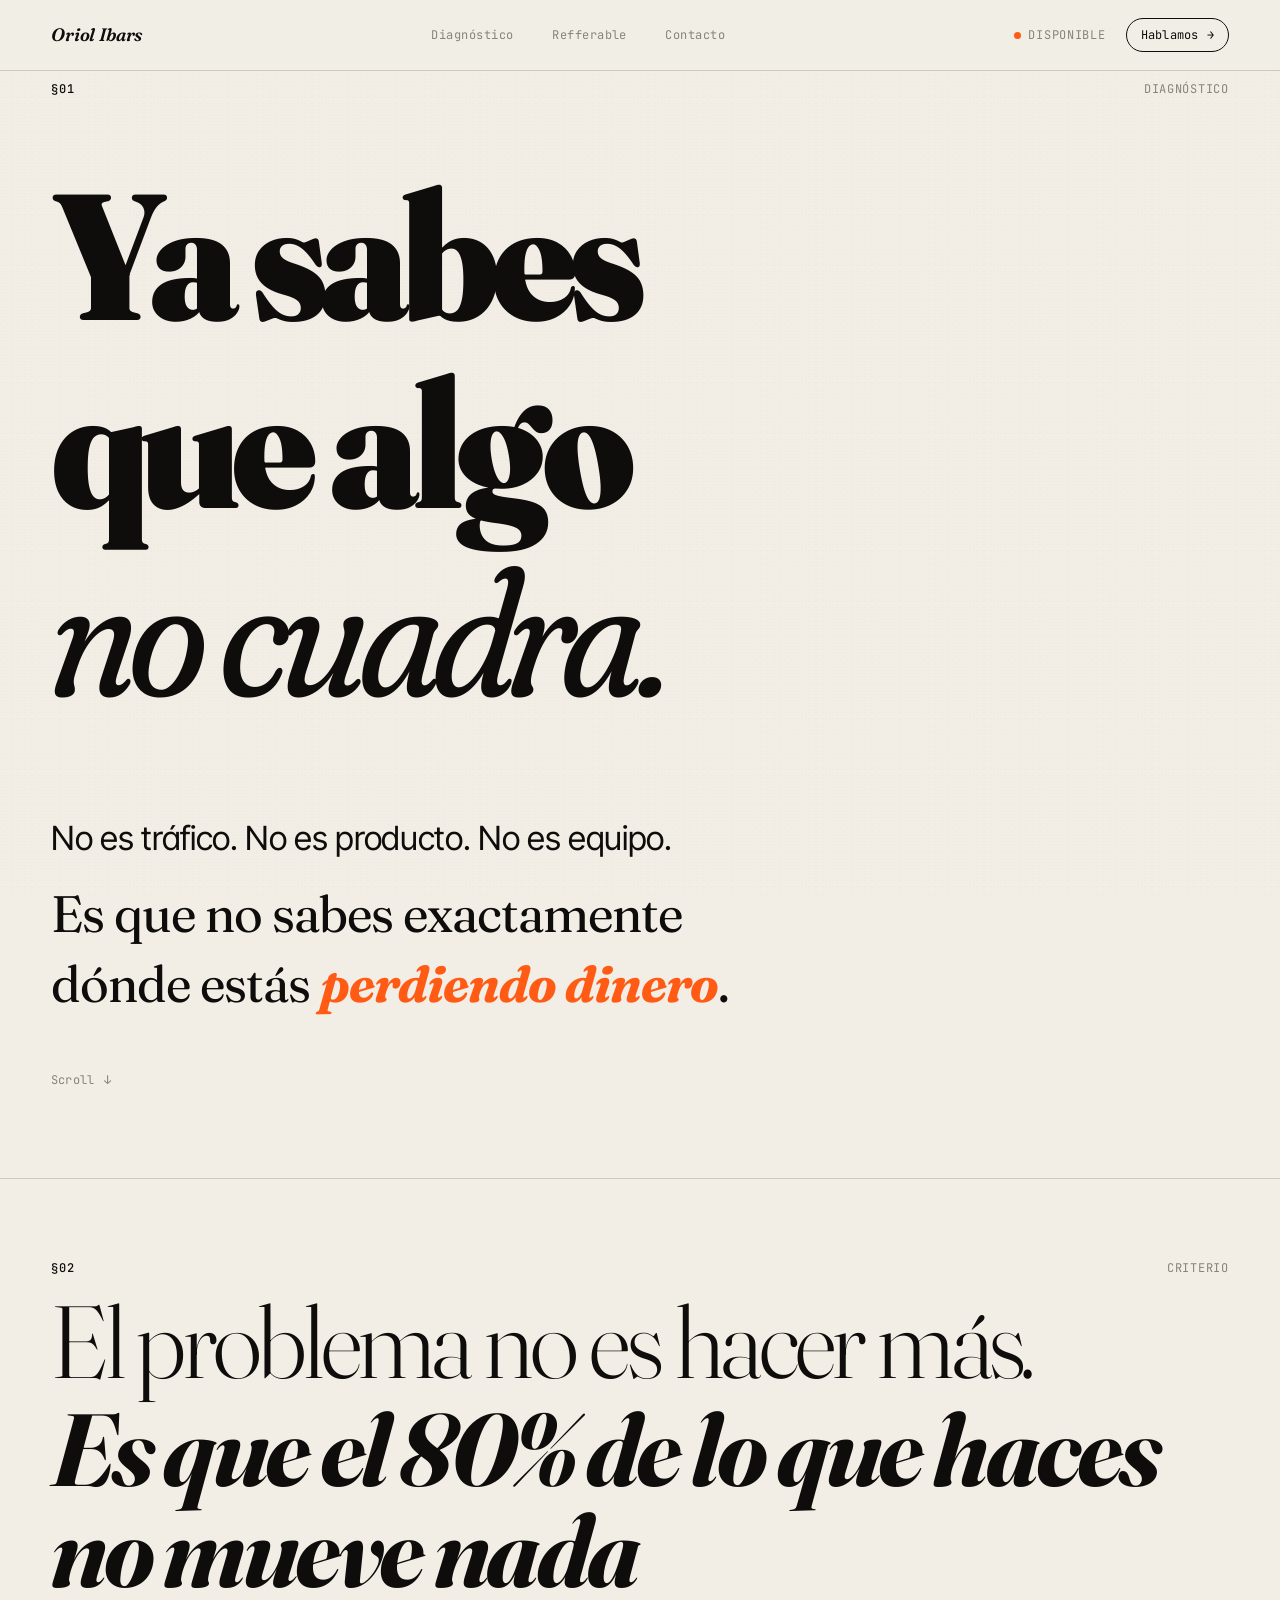
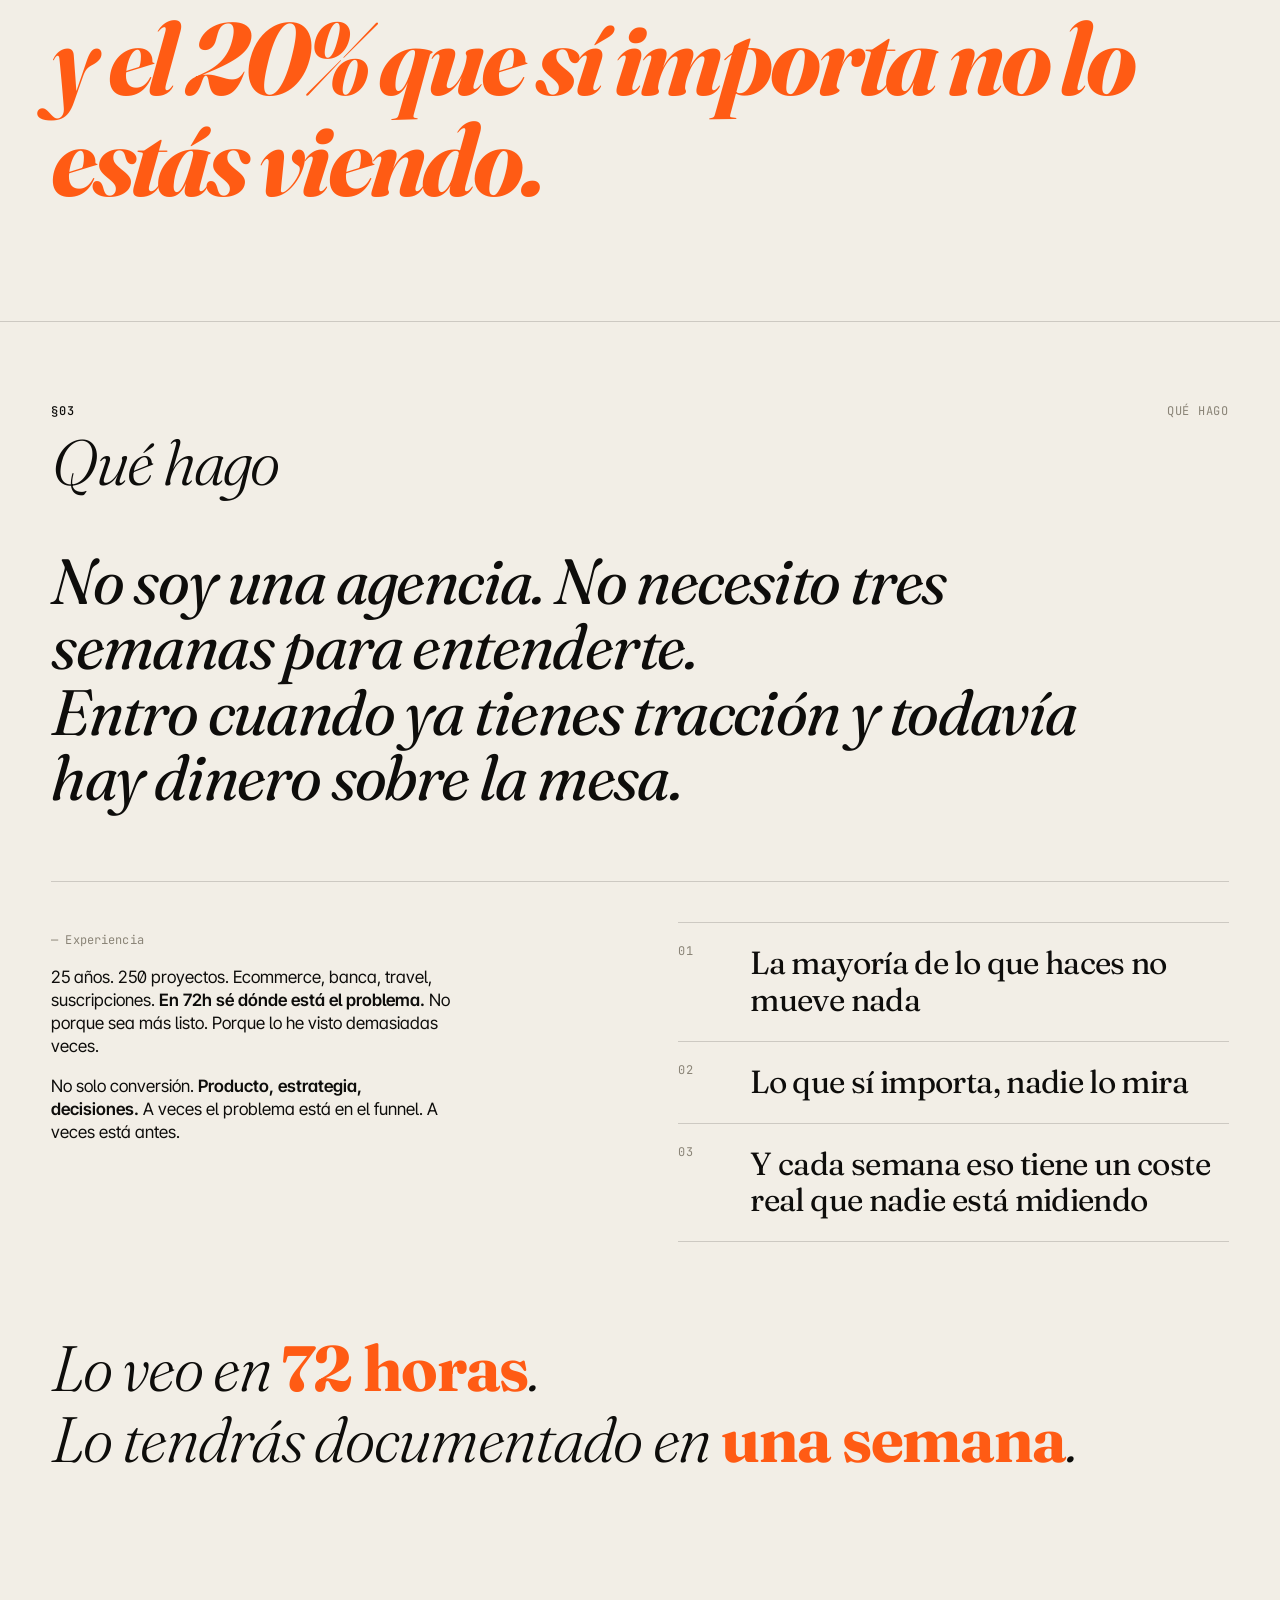
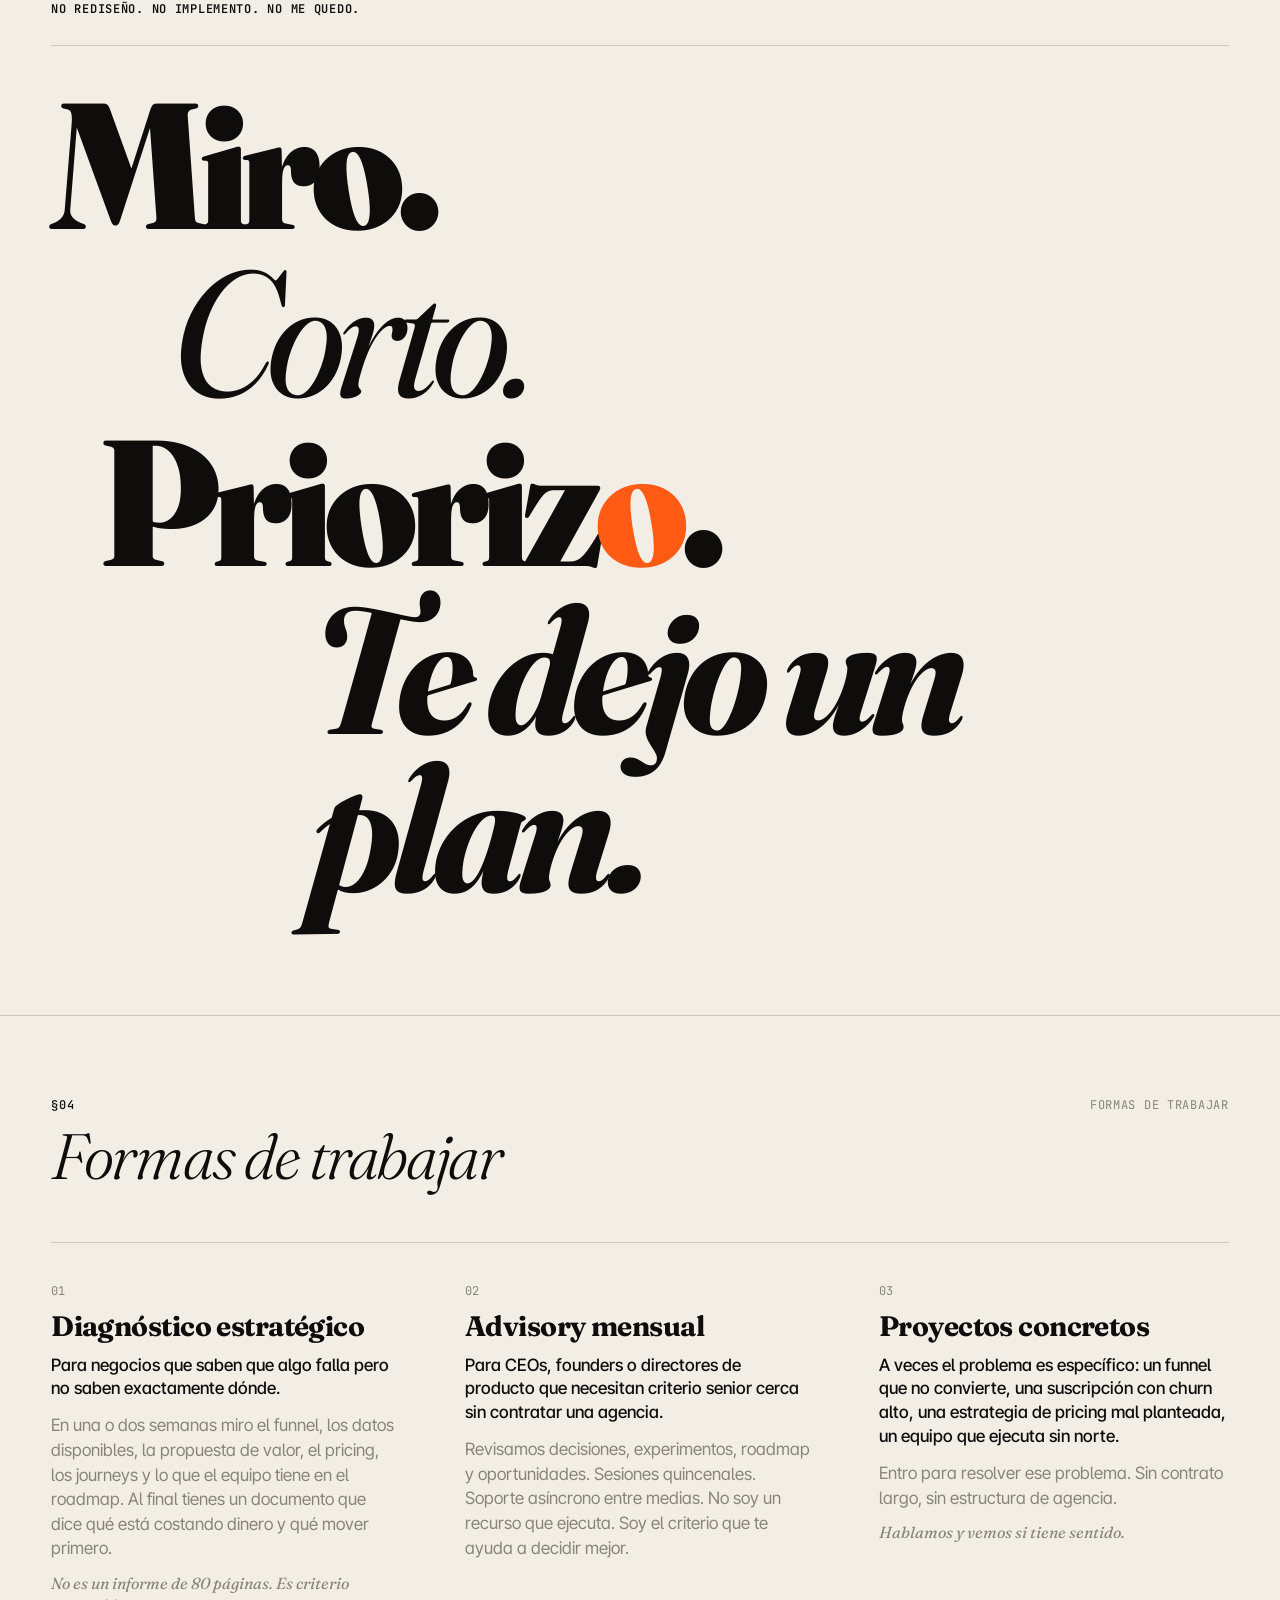
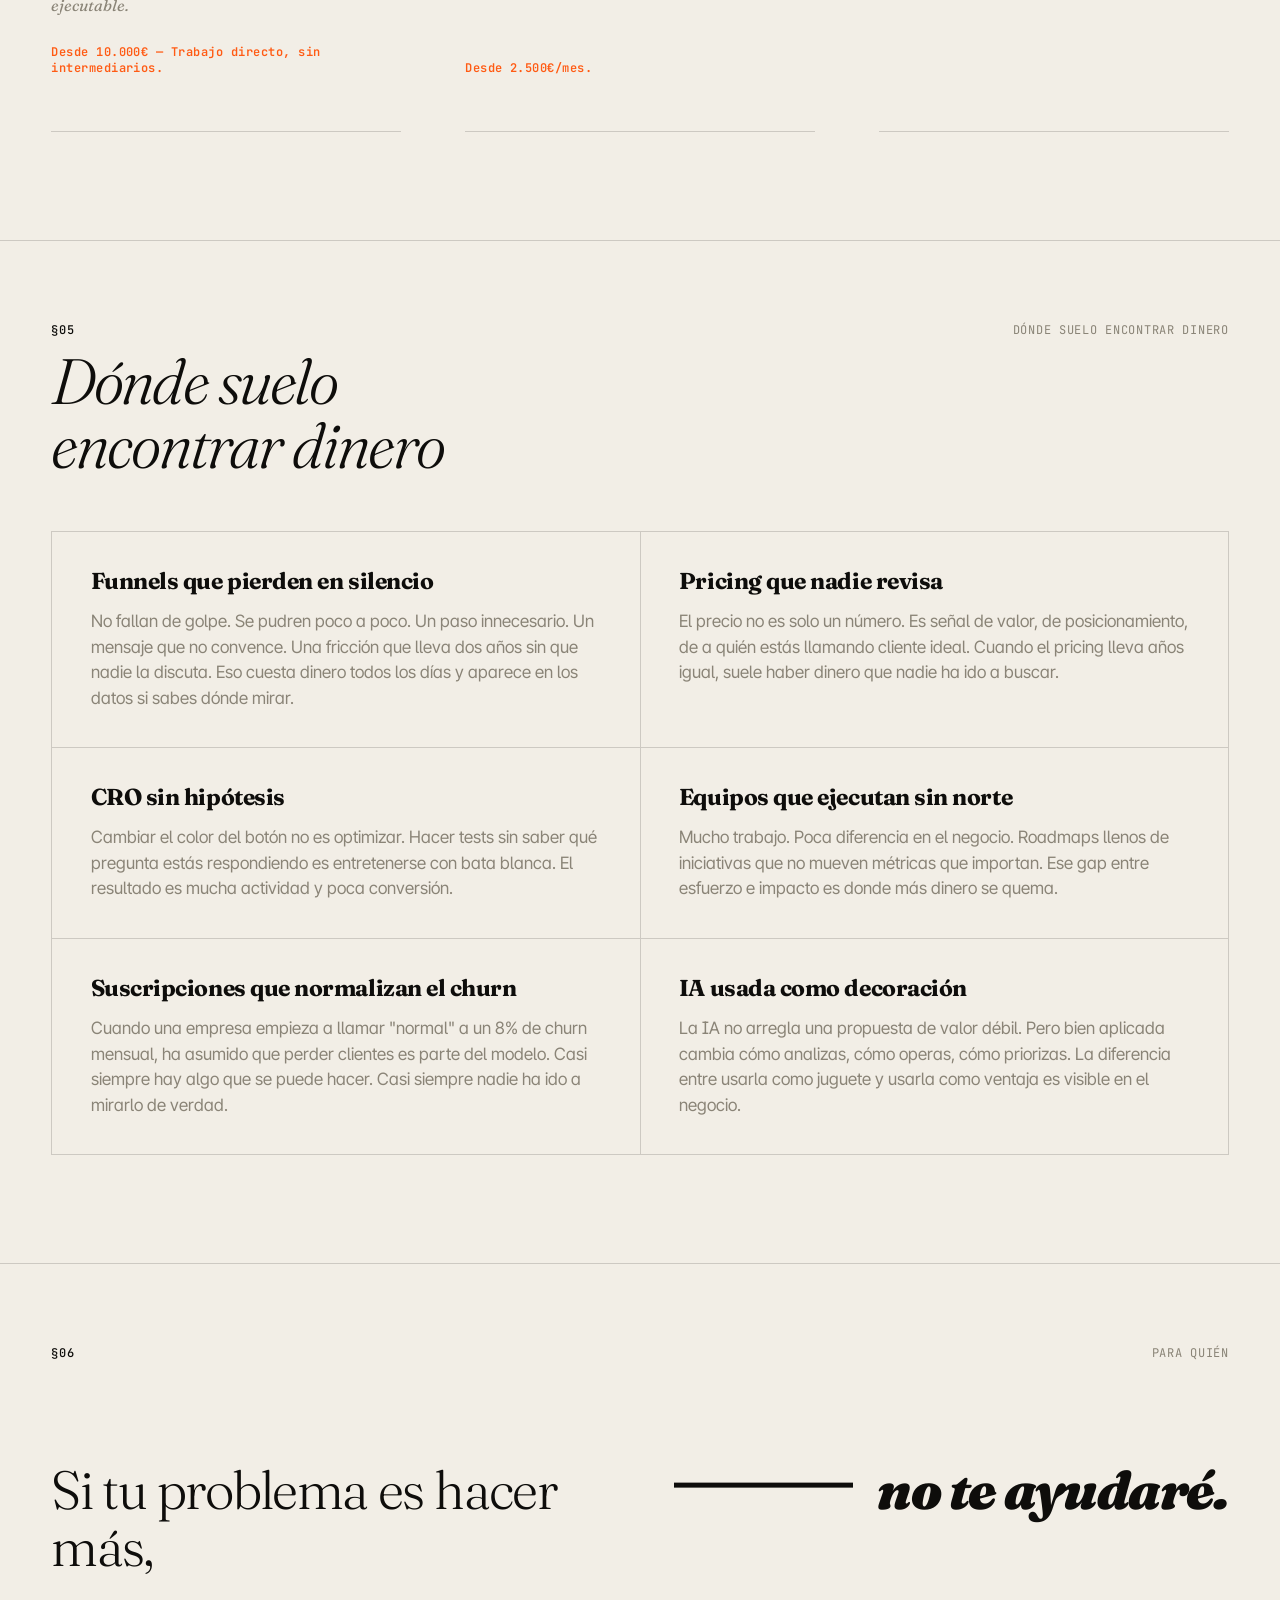
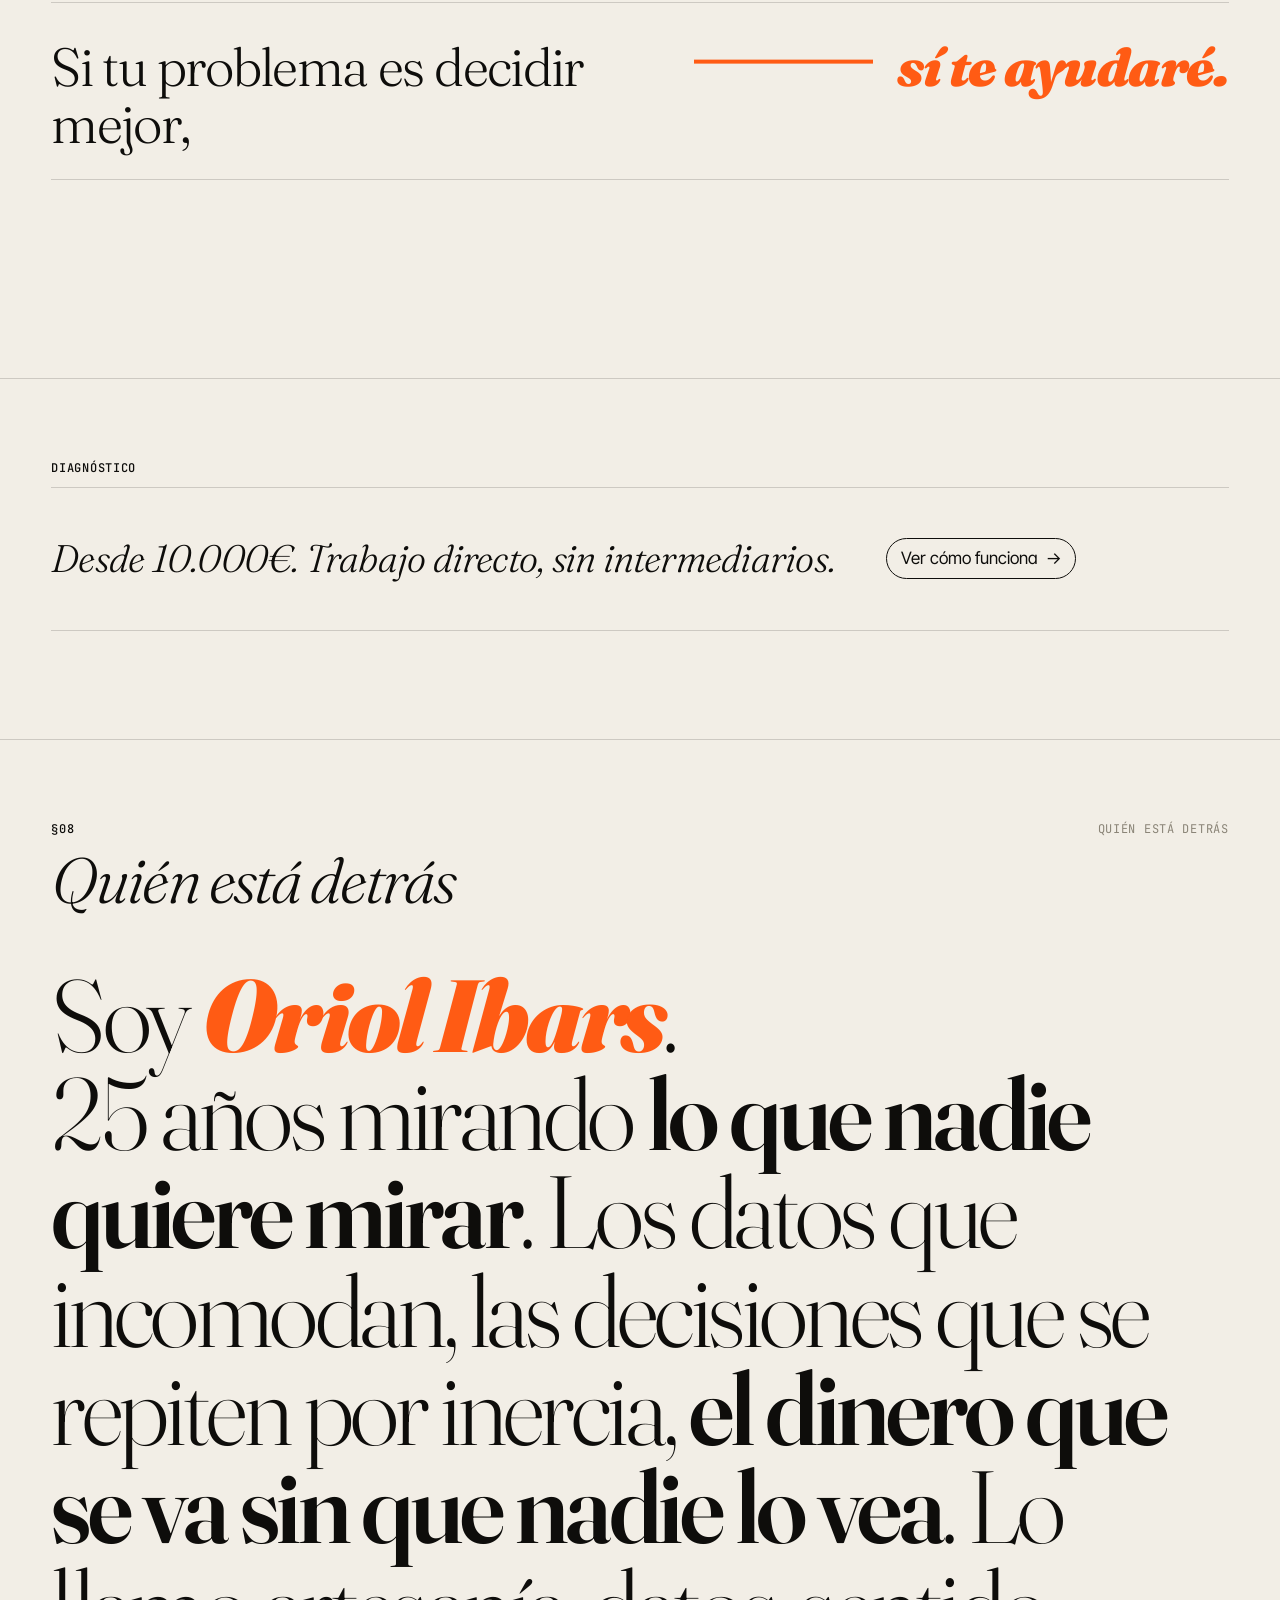
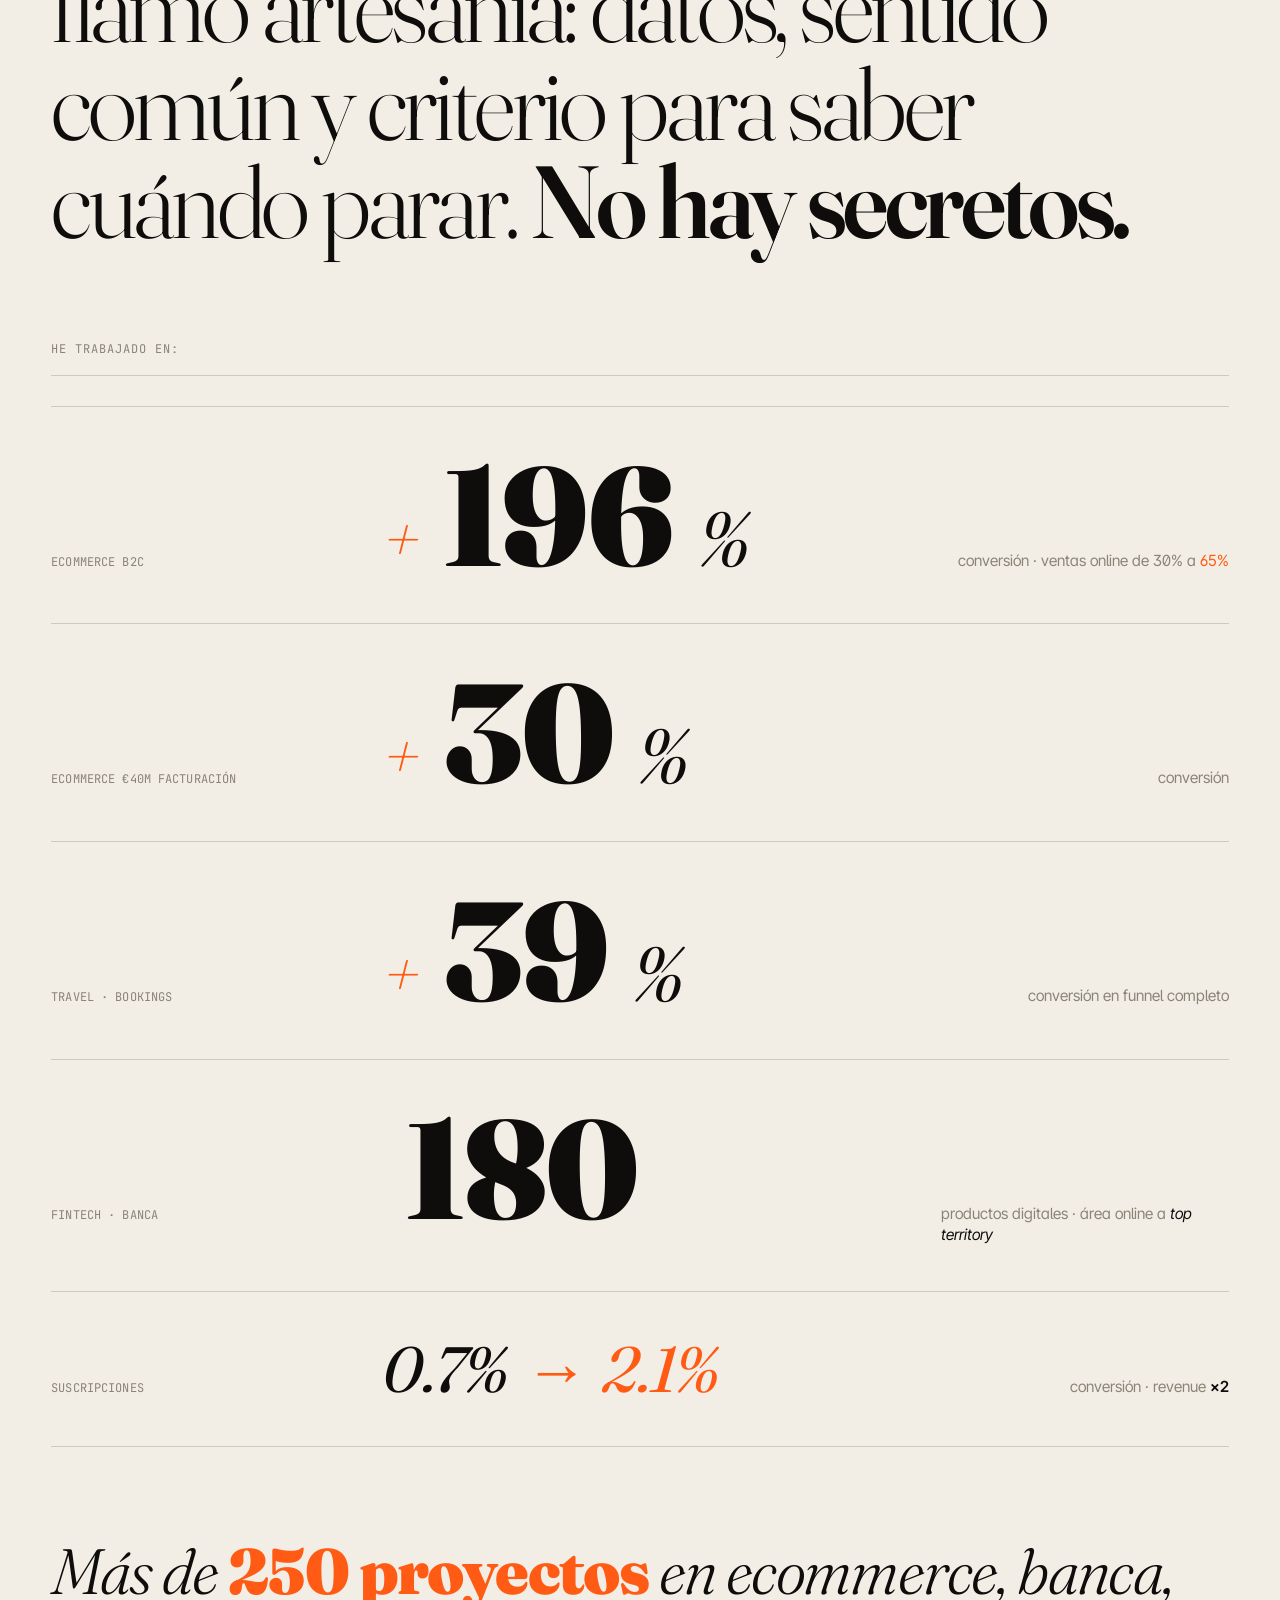
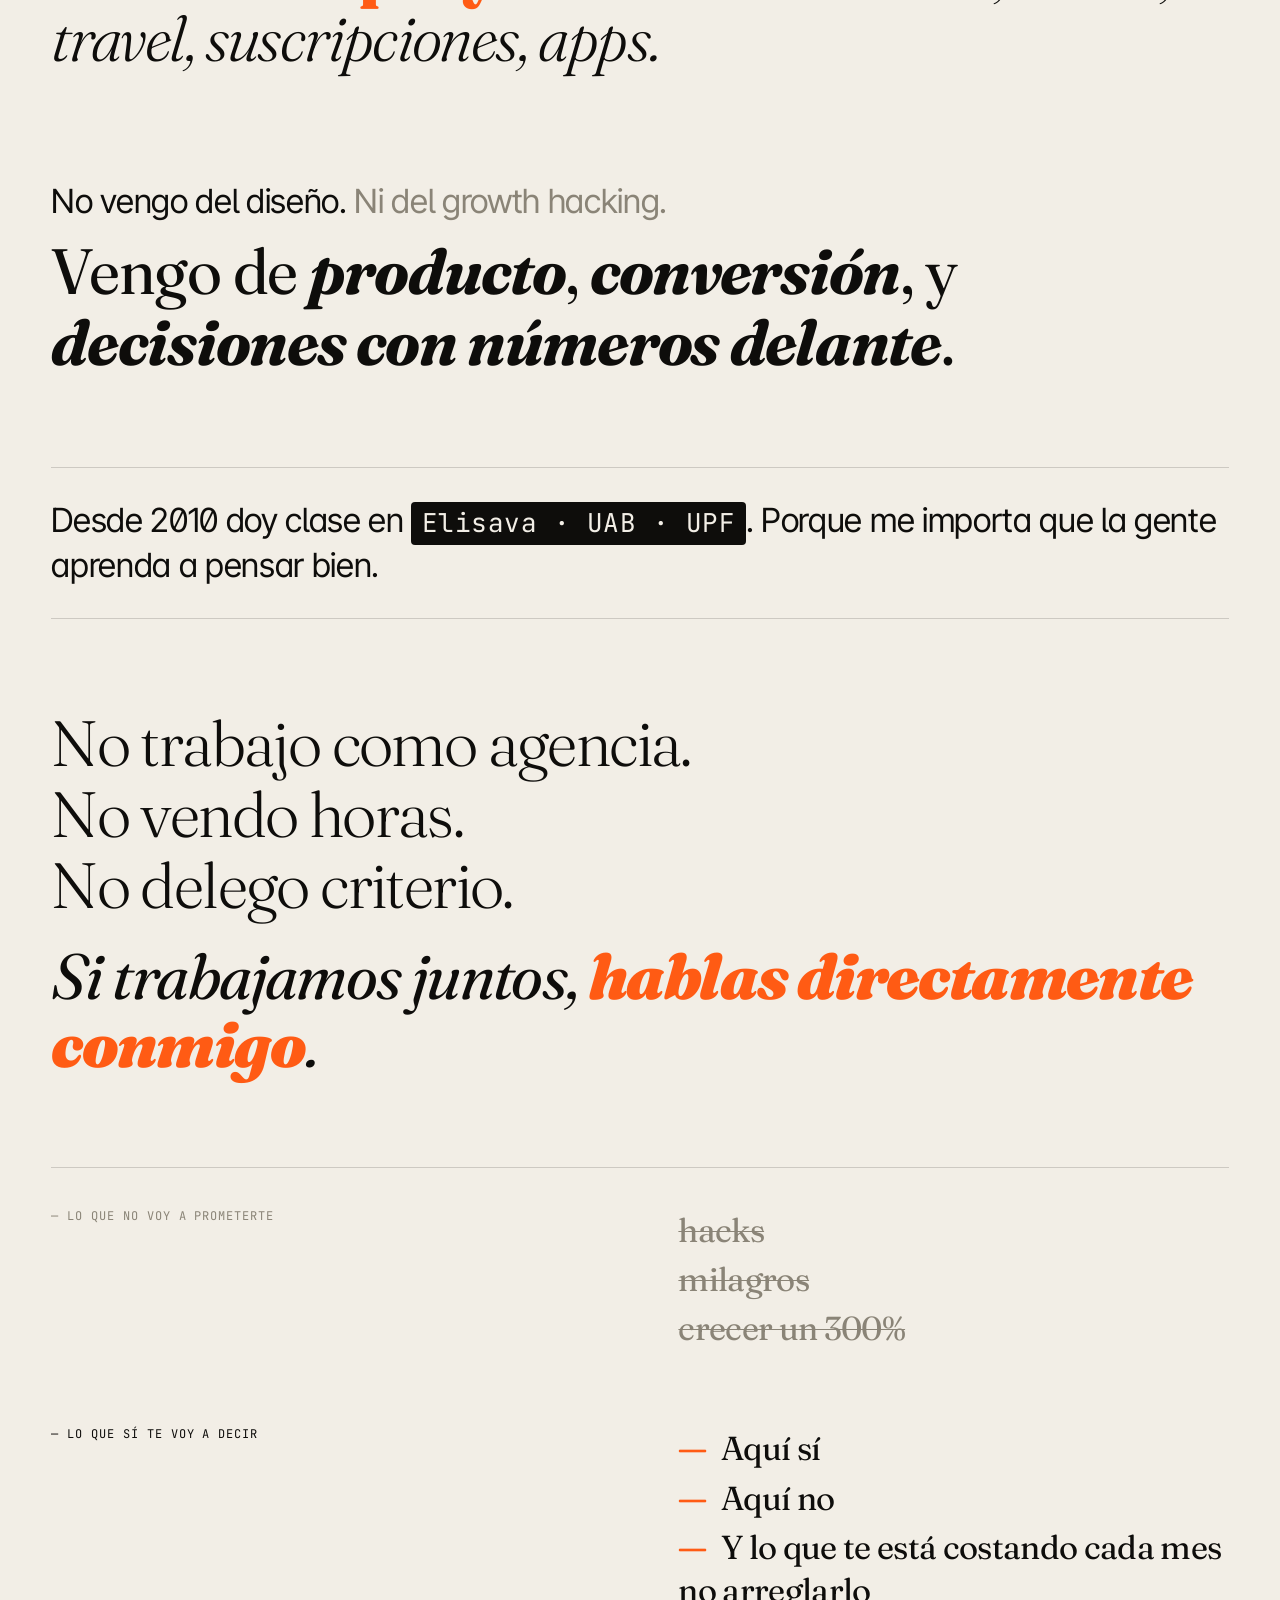
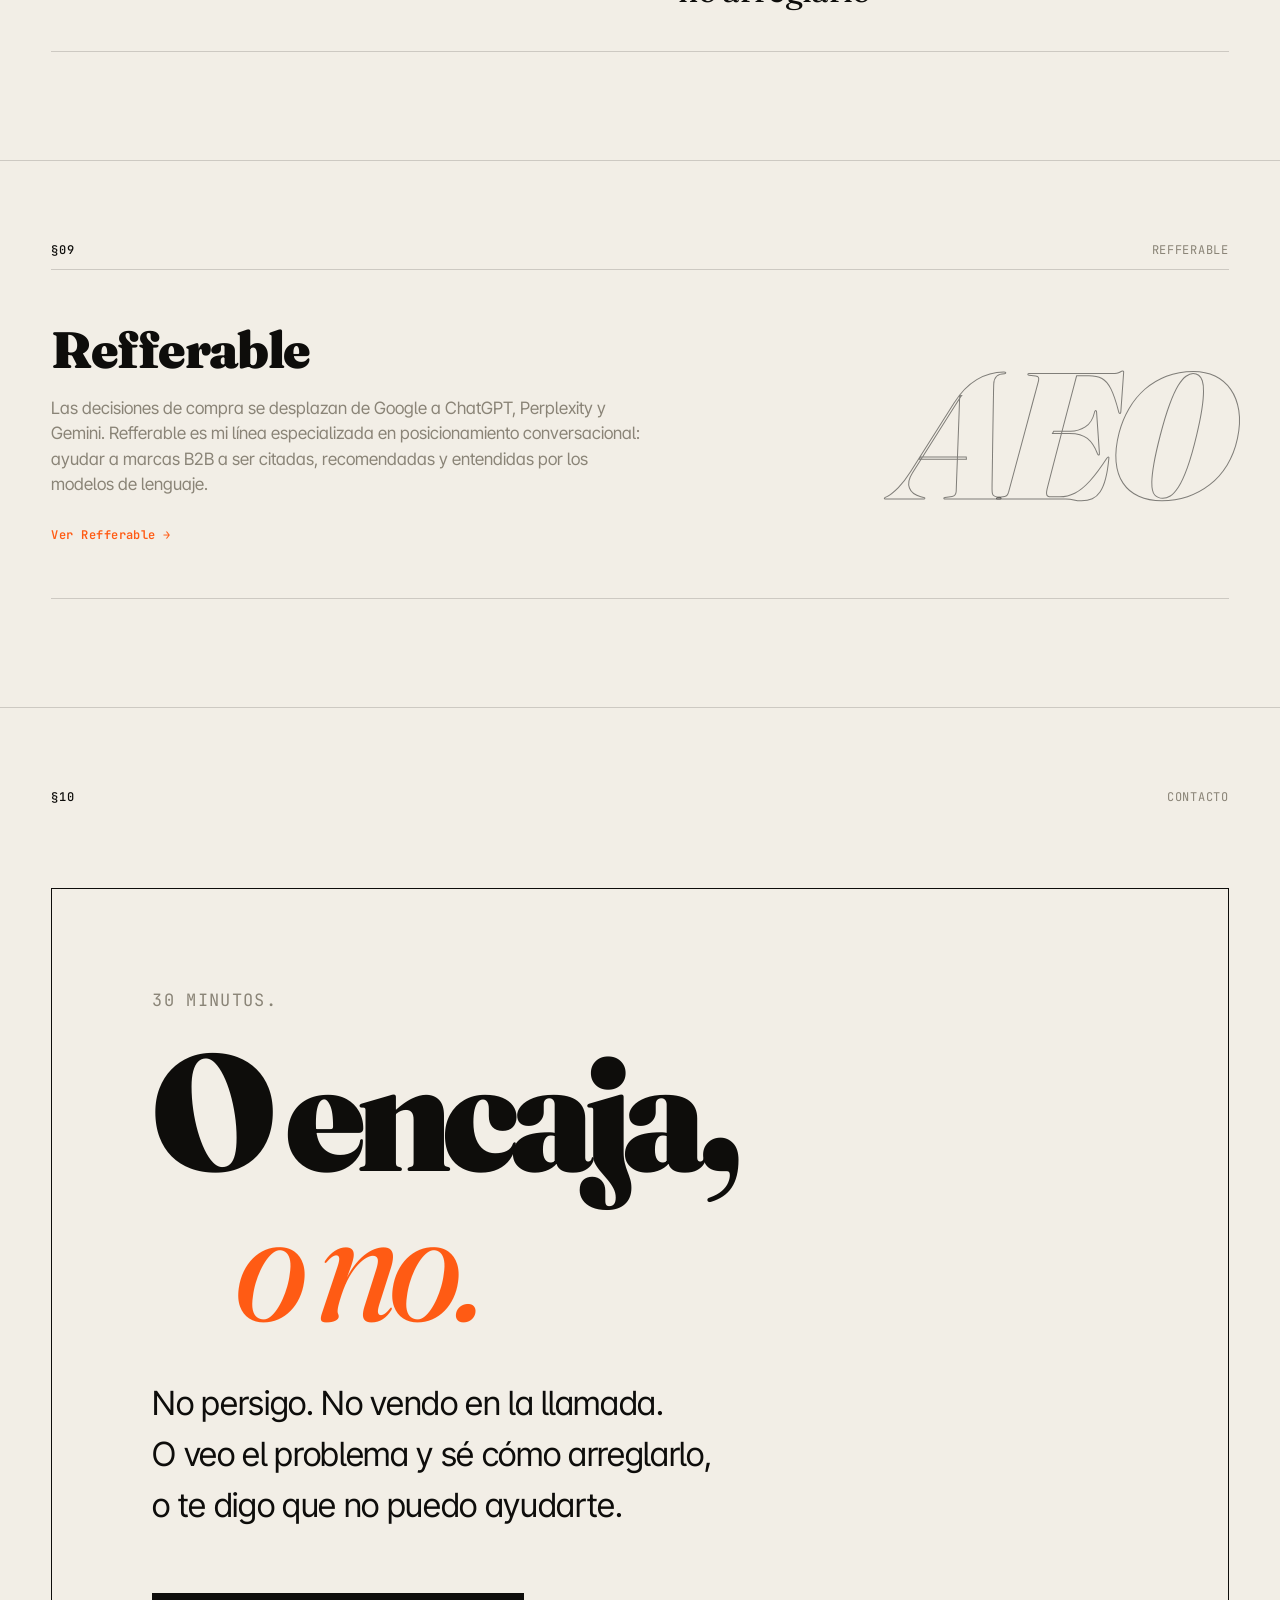
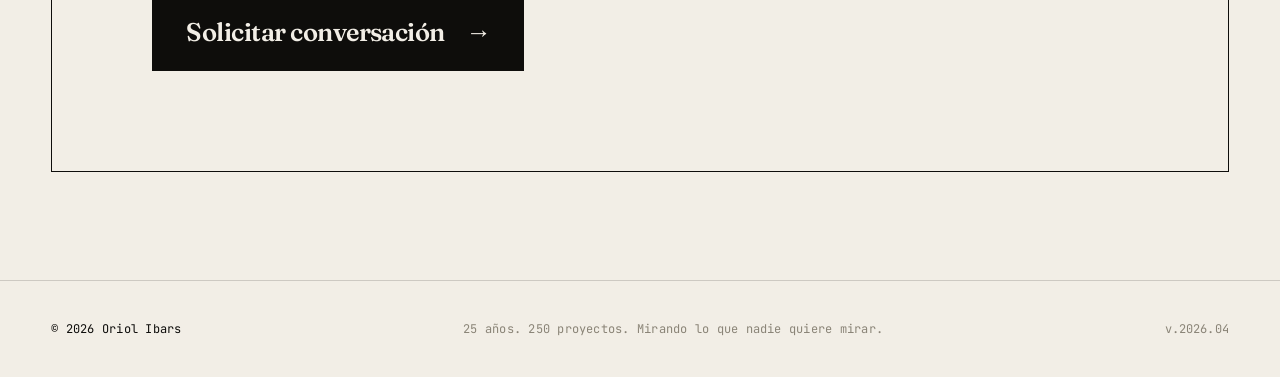
==== commit c3da79ac: "Update meta description — més directa i menys consultora" ====
--- a/index.html
+++ b/index.html
@@ -6,7 +6,7 @@
 <meta charset="utf-8">
 <meta name="viewport" content="width=device-width, initial-scale=1">
 <title>Oriol Ibars — Encuentro dónde pierde dinero tu negocio digital</title>
-<meta name="description" content="Criterio senior para negocios digitales con tracción. Diagnóstico estratégico desde 10.000€.">
+<meta name="description" content="Trabajo con fundadores y directivos que saben que algo no funciona. Sin agencia, sin intermediarios. Si encaja, hablamos.">
 
 <style>/* vietnamese */
 
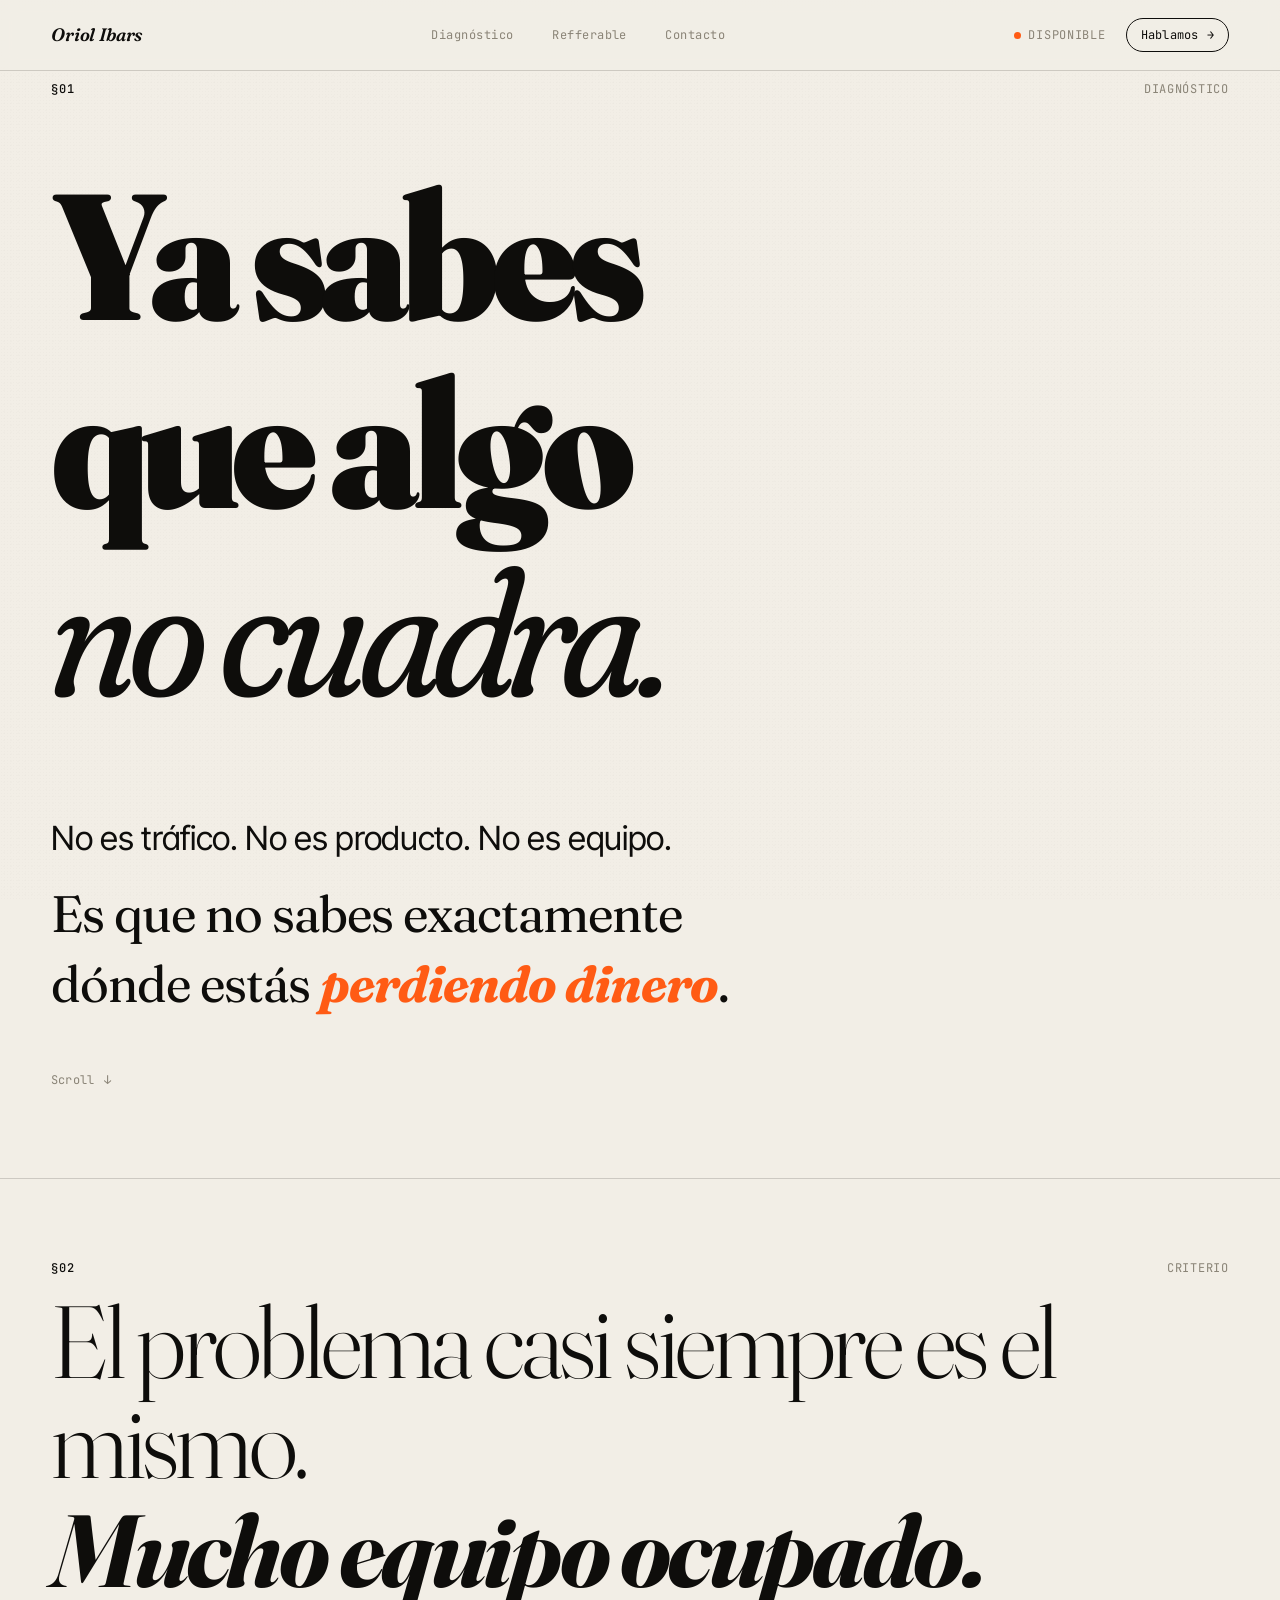
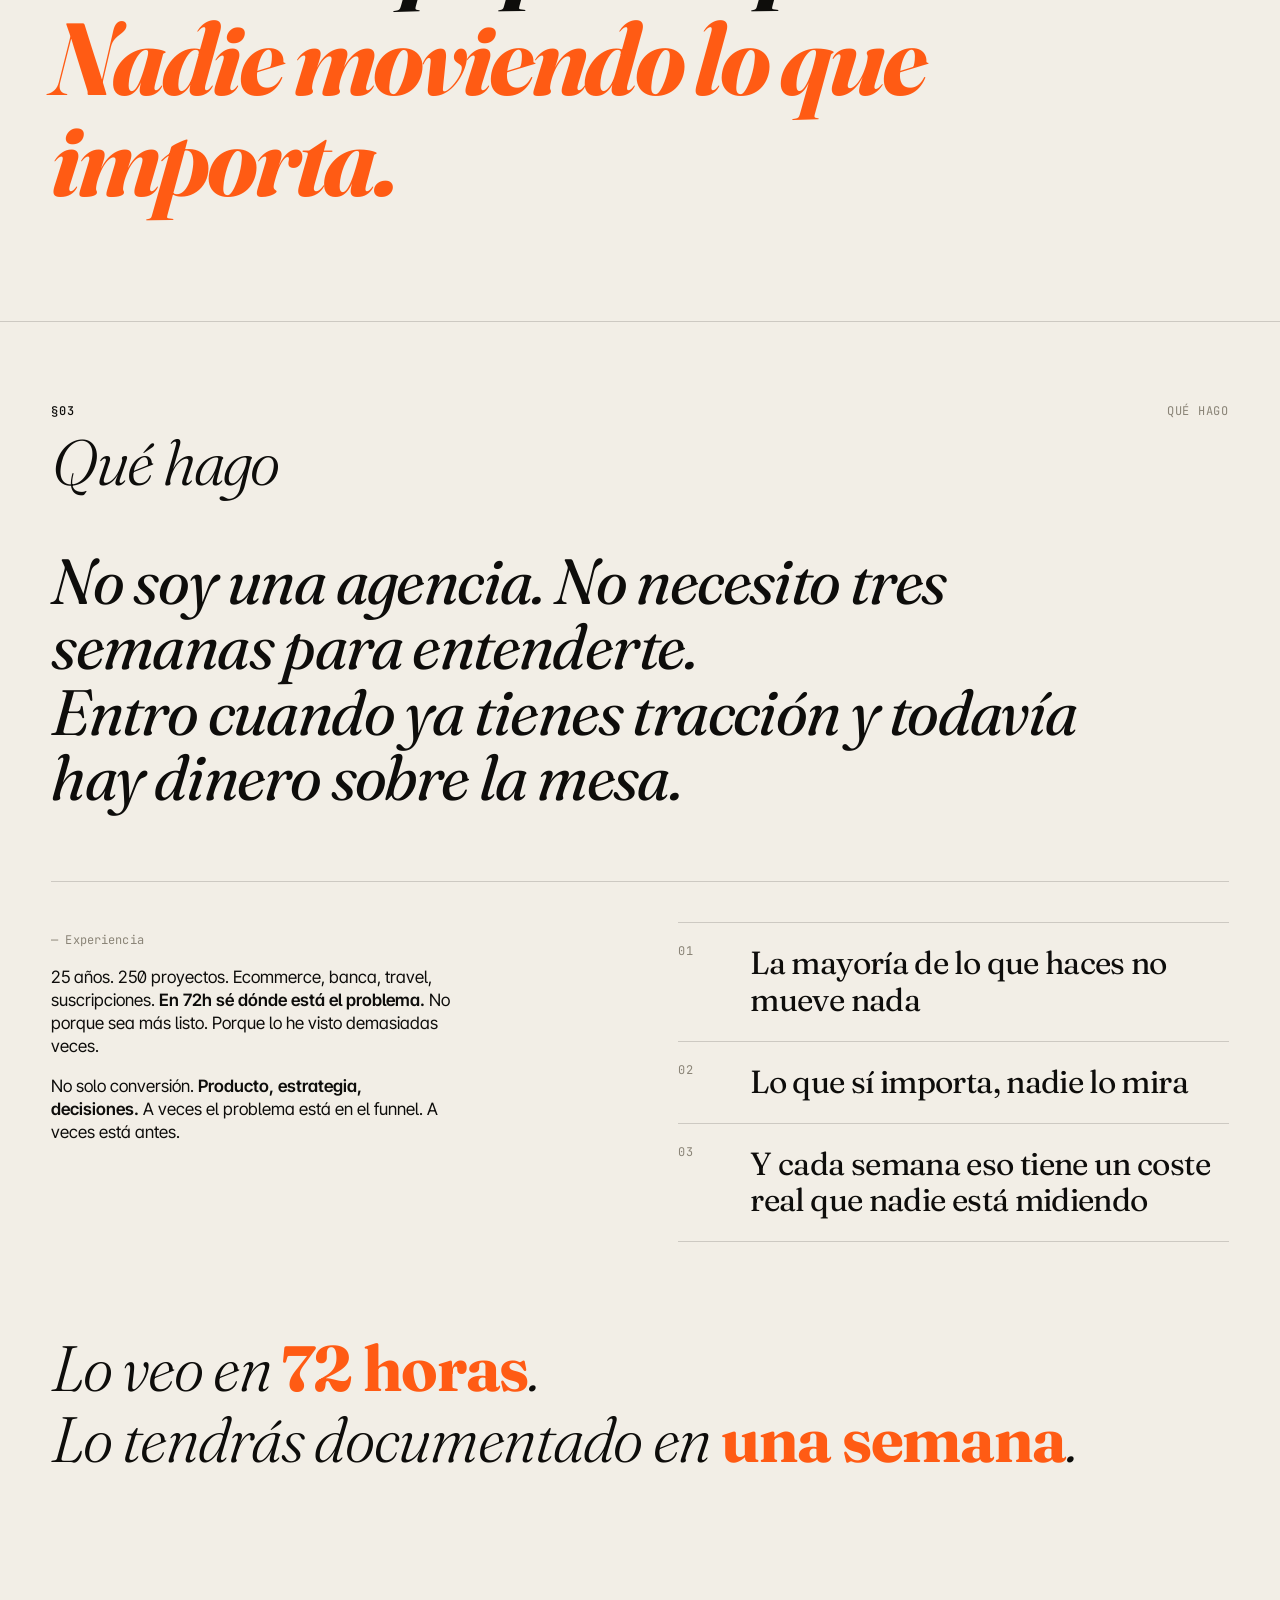
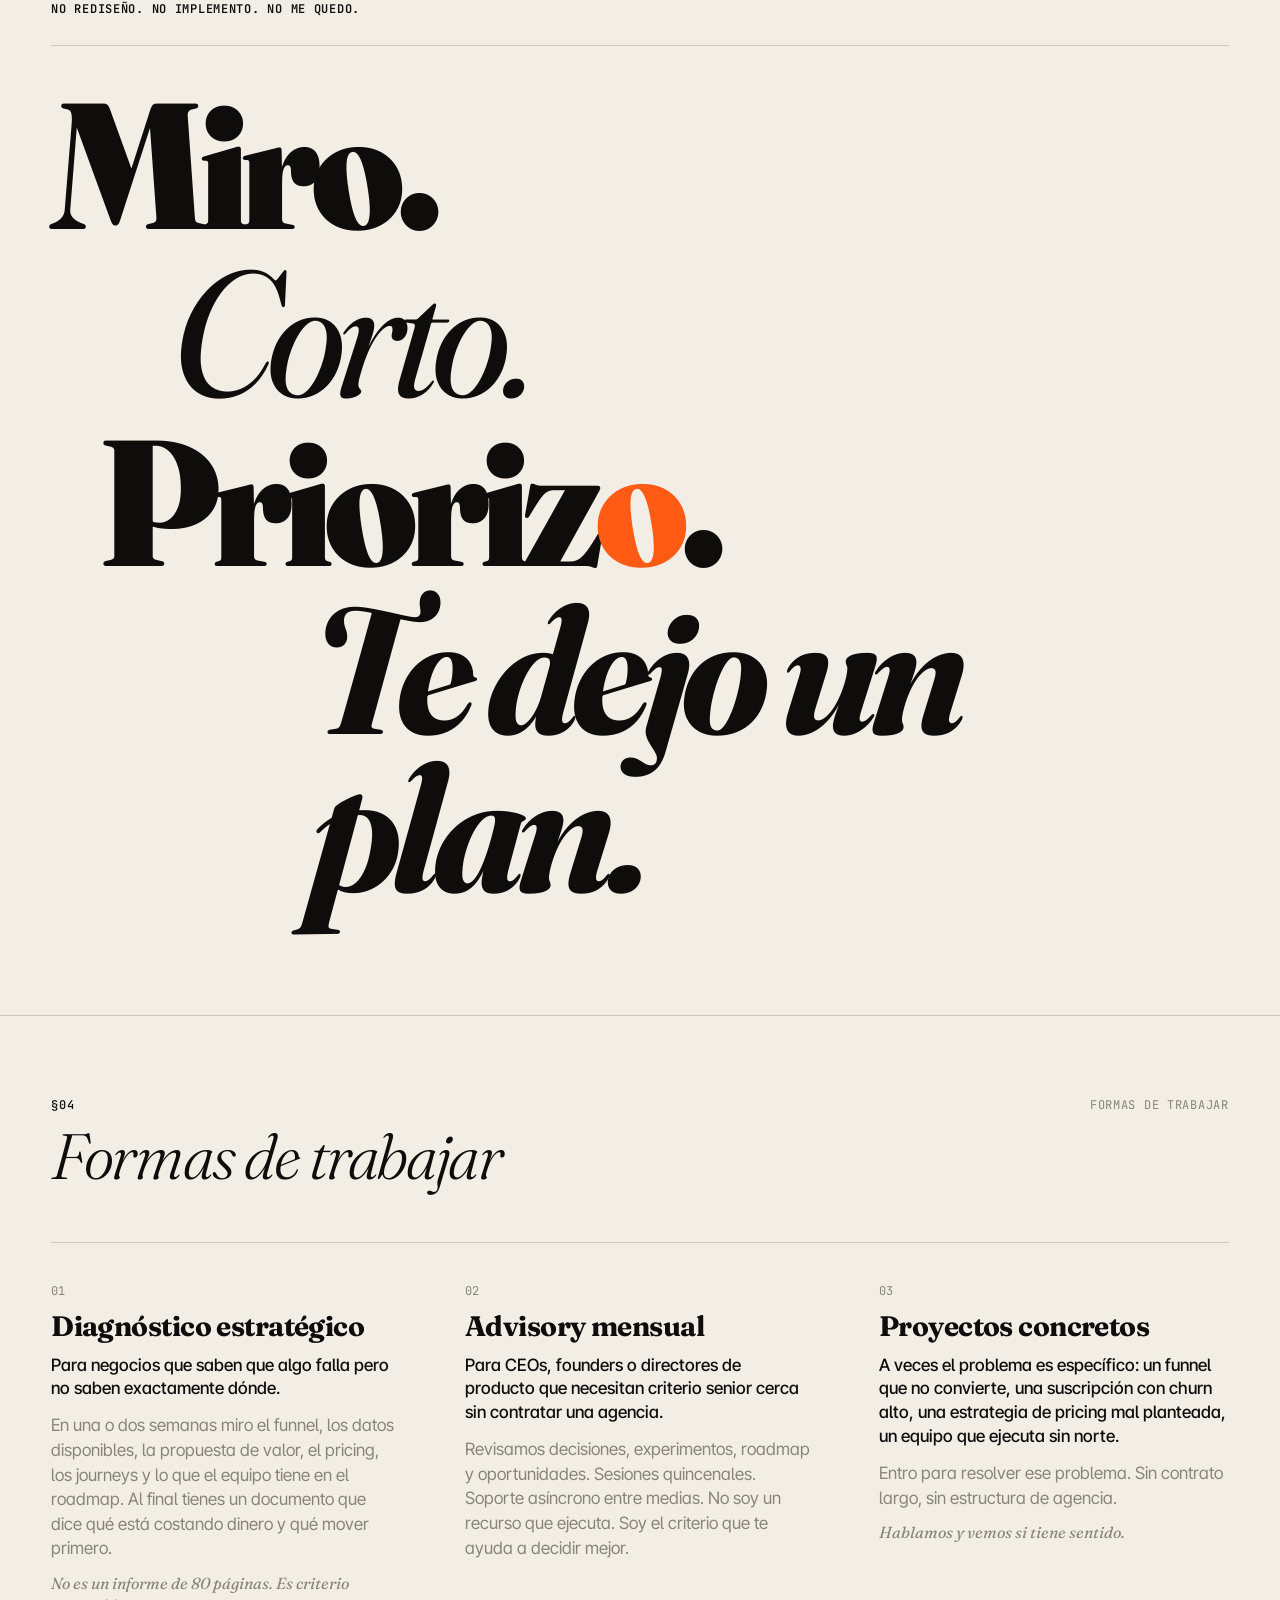
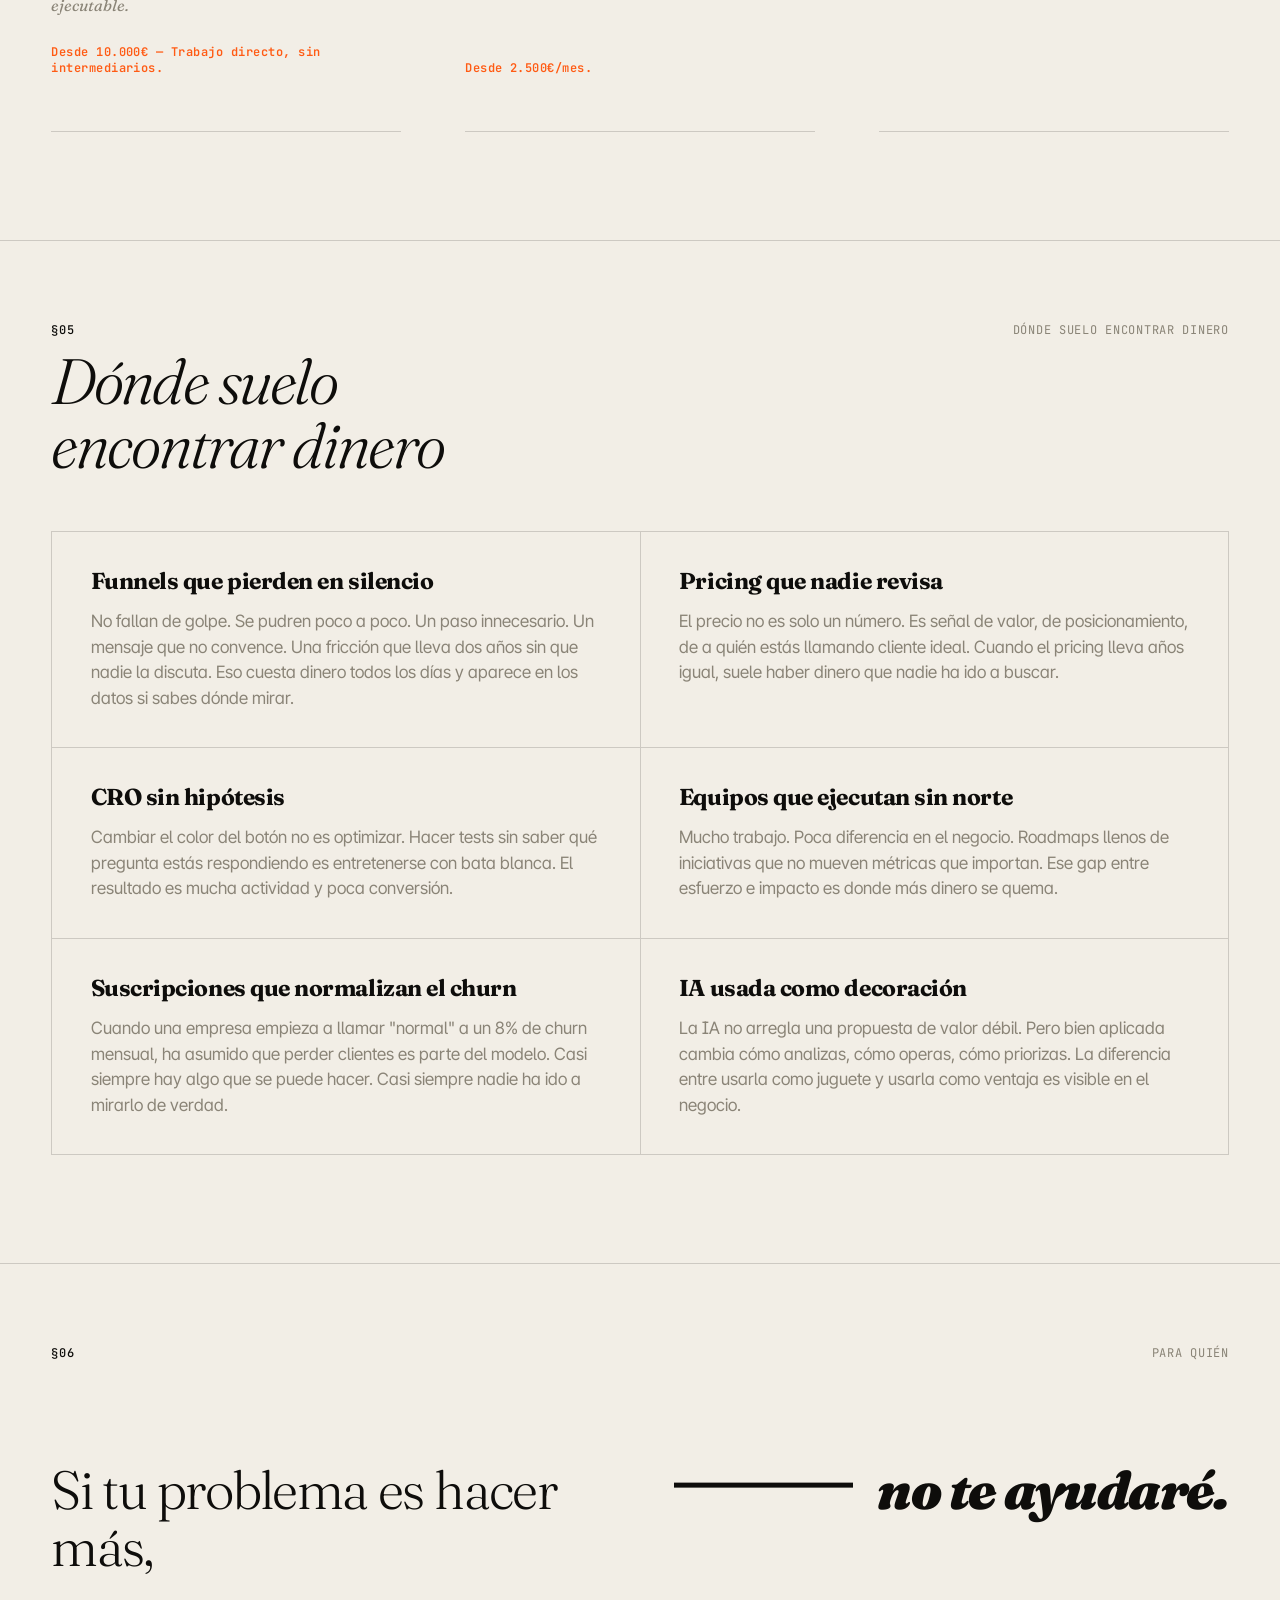
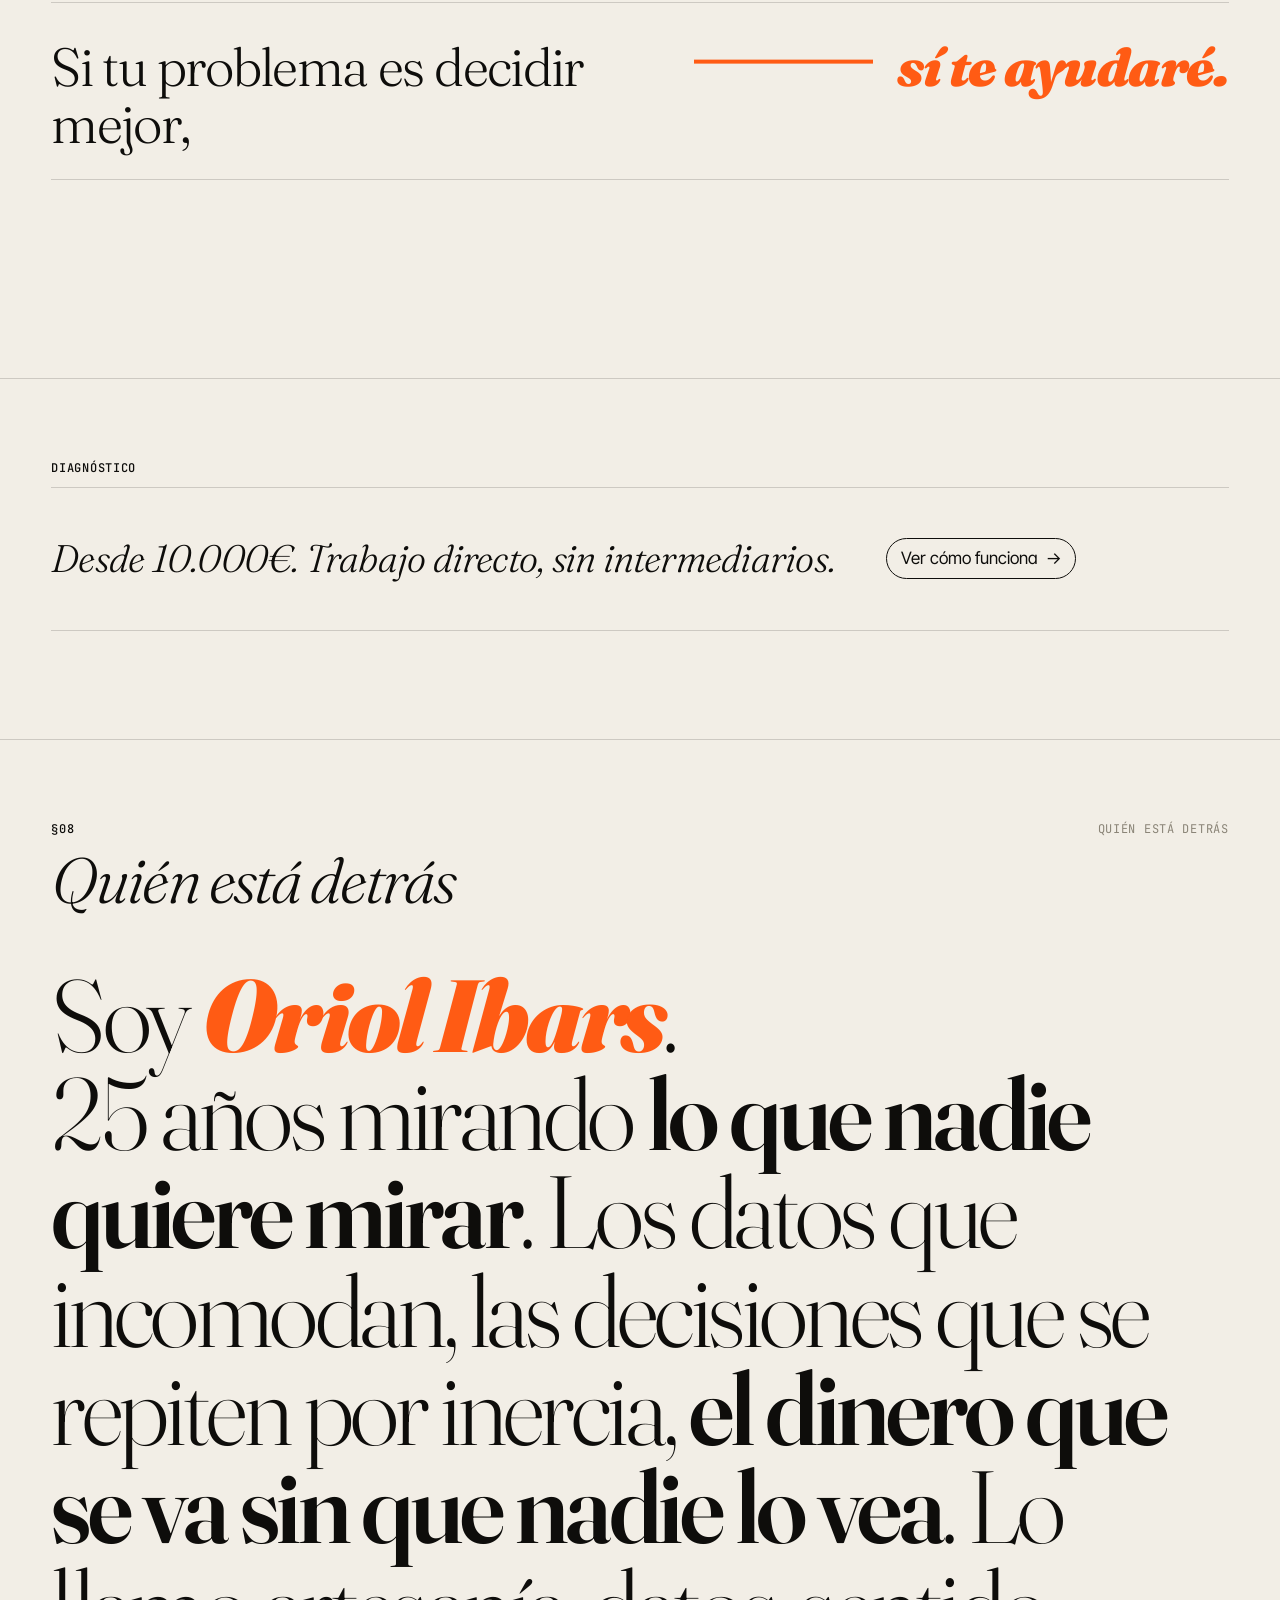
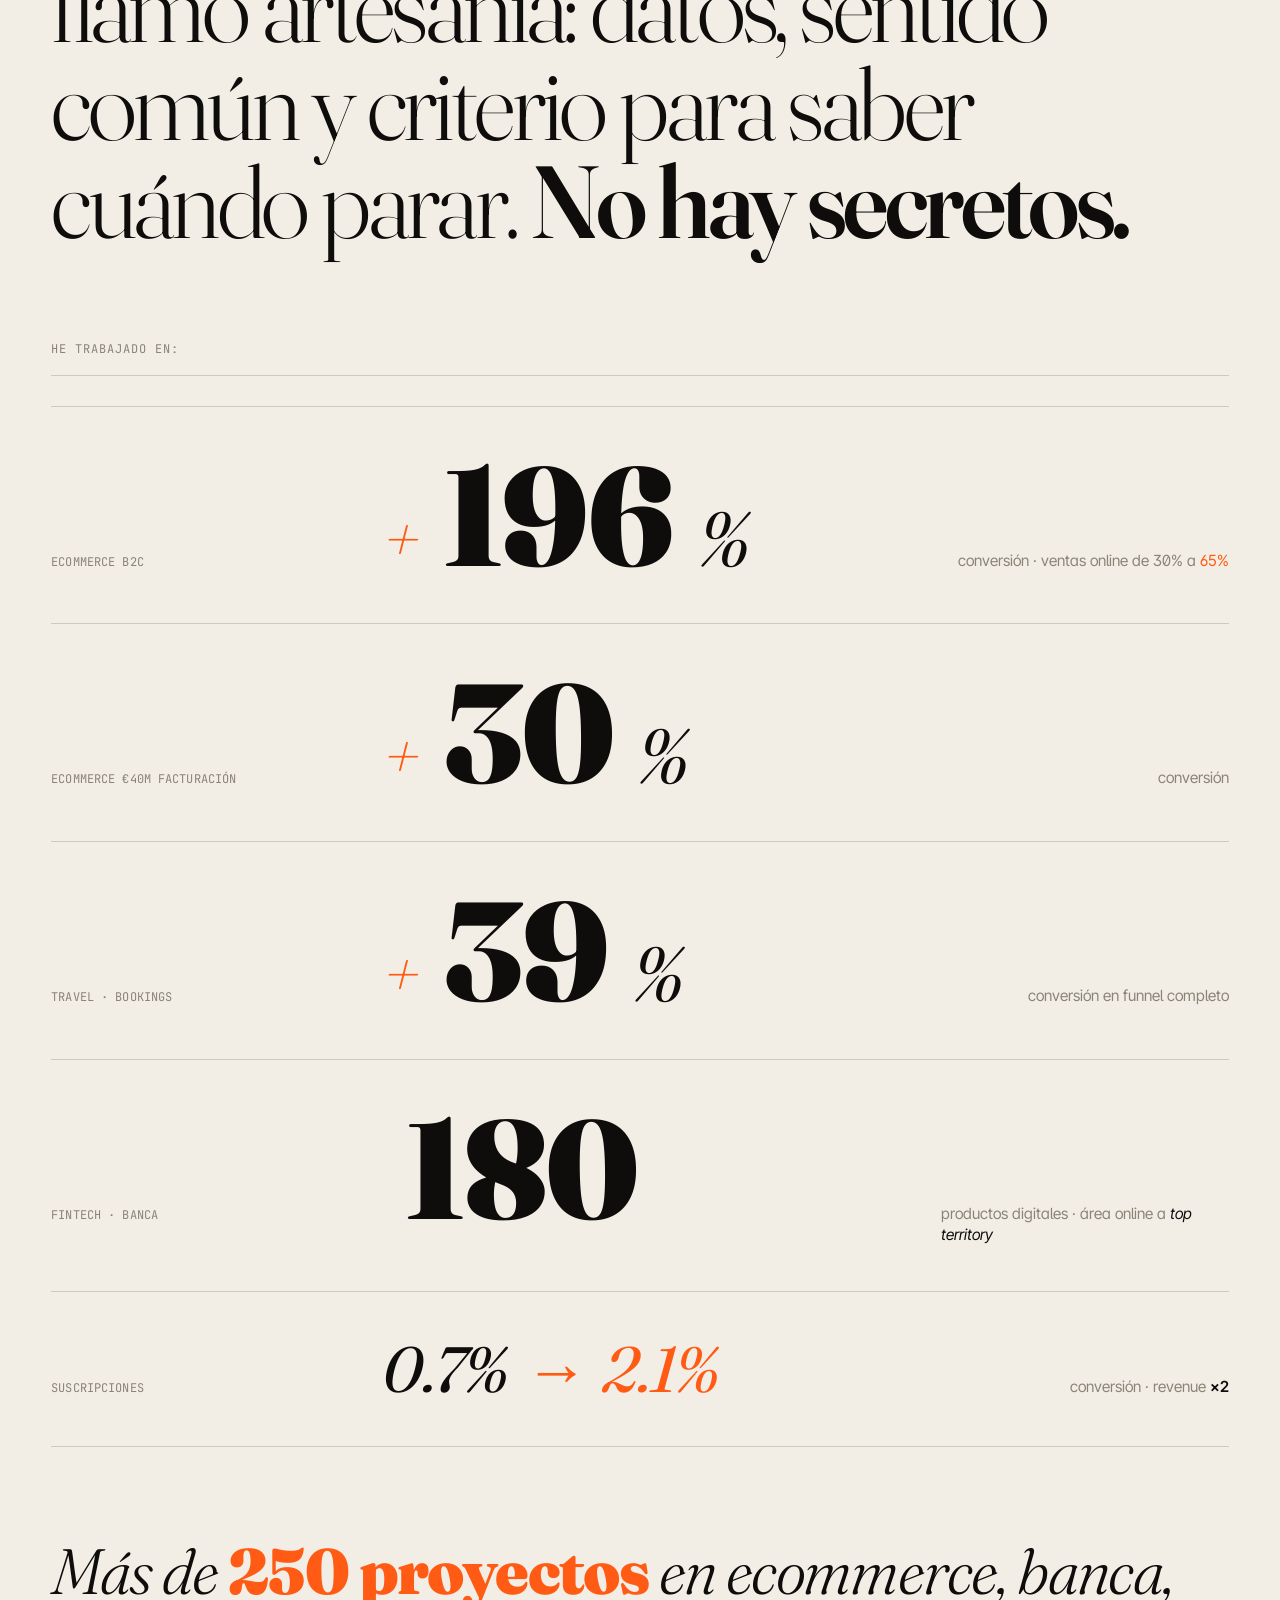
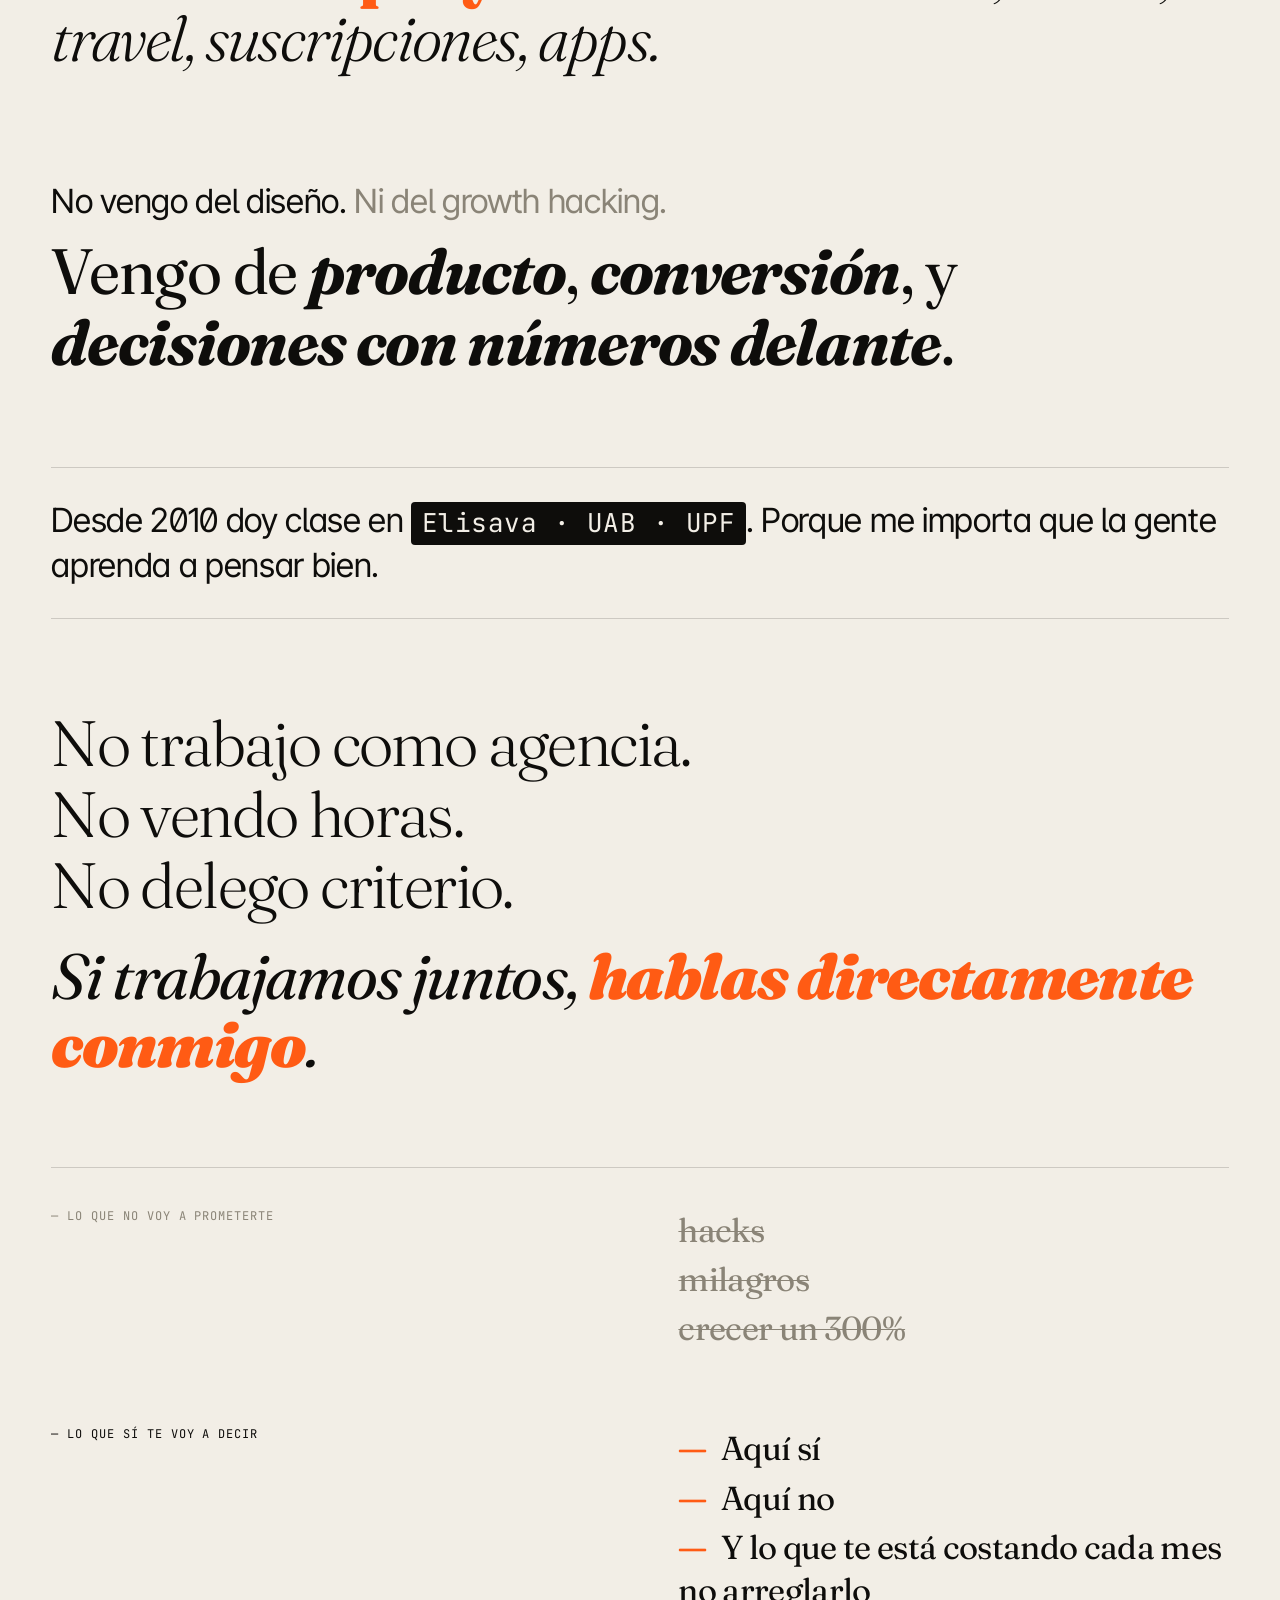
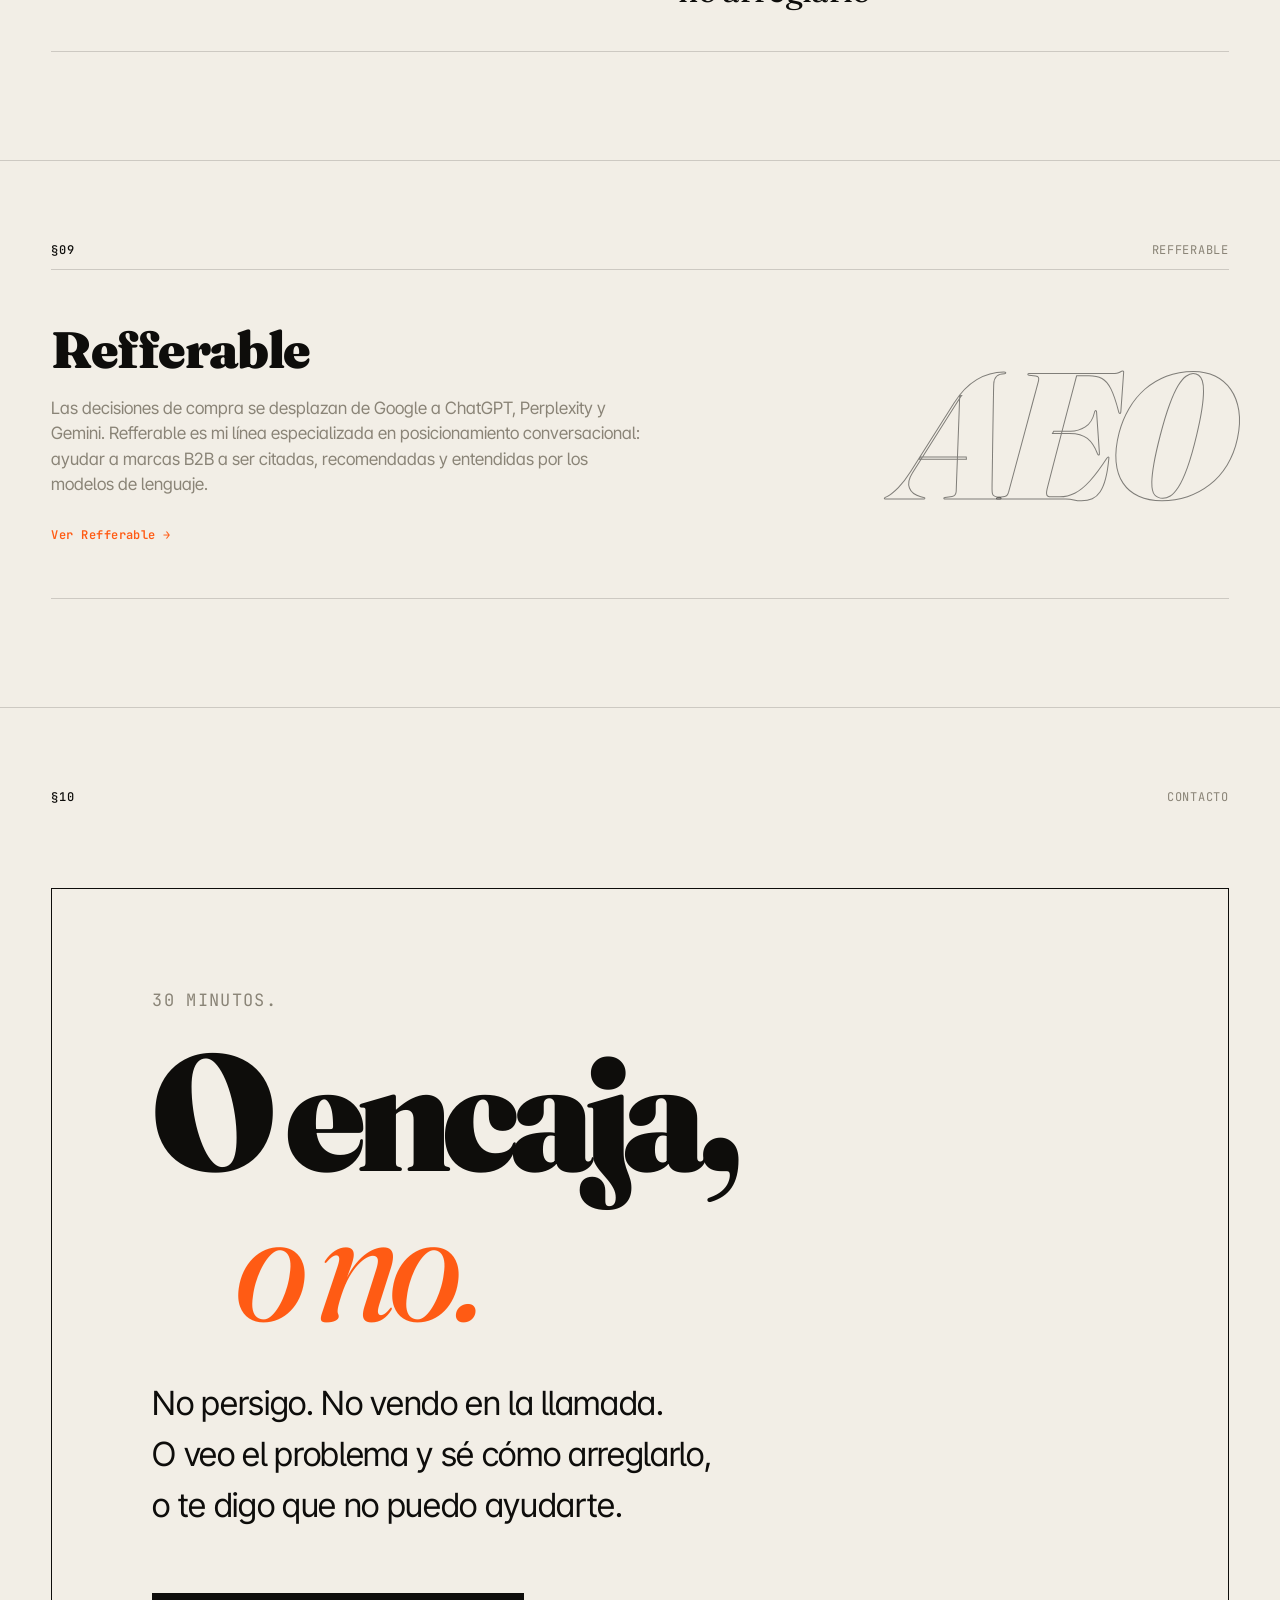
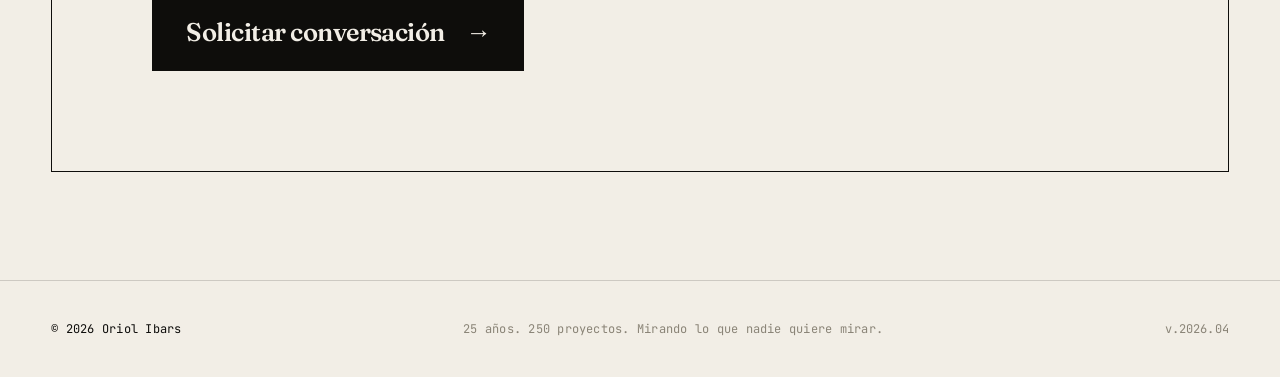
==== commit 83f286b7: "Reescriu thesis: elimina 80/20, nova frase més directa i seca" ====
--- a/index.html
+++ b/index.html
@@ -1414,9 +1414,9 @@
     <div class="section__tag"><span>§02</span><span>Criterio</span></div>
 
     <div class="thesis__body">
-      <p data-reveal="">El problema no es hacer más.</p>
-      <p class="thesis__punch" data-reveal="">Es que el 80% de lo que haces no mueve nada</p>
-      <p class="thesis__punch thesis__punch--accent" data-reveal="">y el 20% que sí importa no lo estás viendo.</p>
+      <p data-reveal="">El problema casi siempre es el mismo.</p>
+      <p class="thesis__punch" data-reveal="">Mucho equipo ocupado.</p>
+      <p class="thesis__punch thesis__punch--accent" data-reveal="">Nadie moviendo lo que importa.</p>
     </div>
   </section>
 
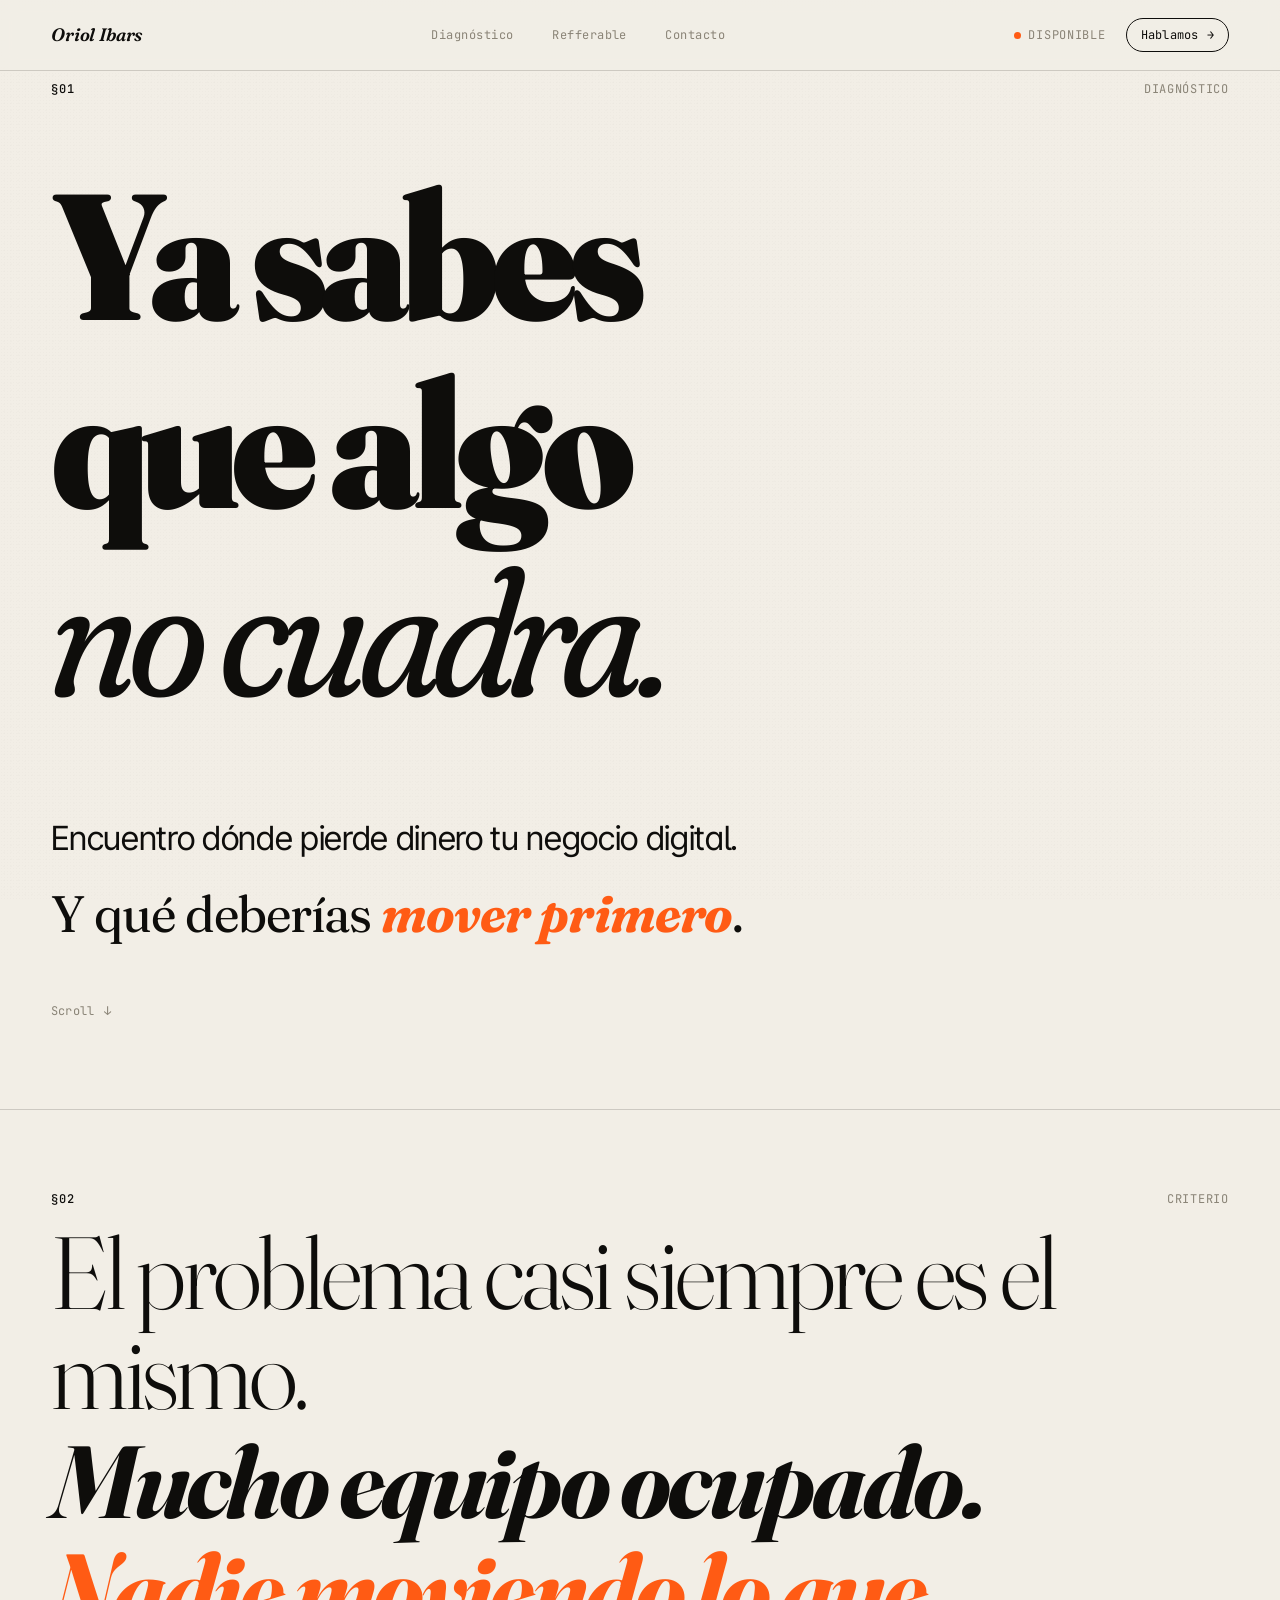
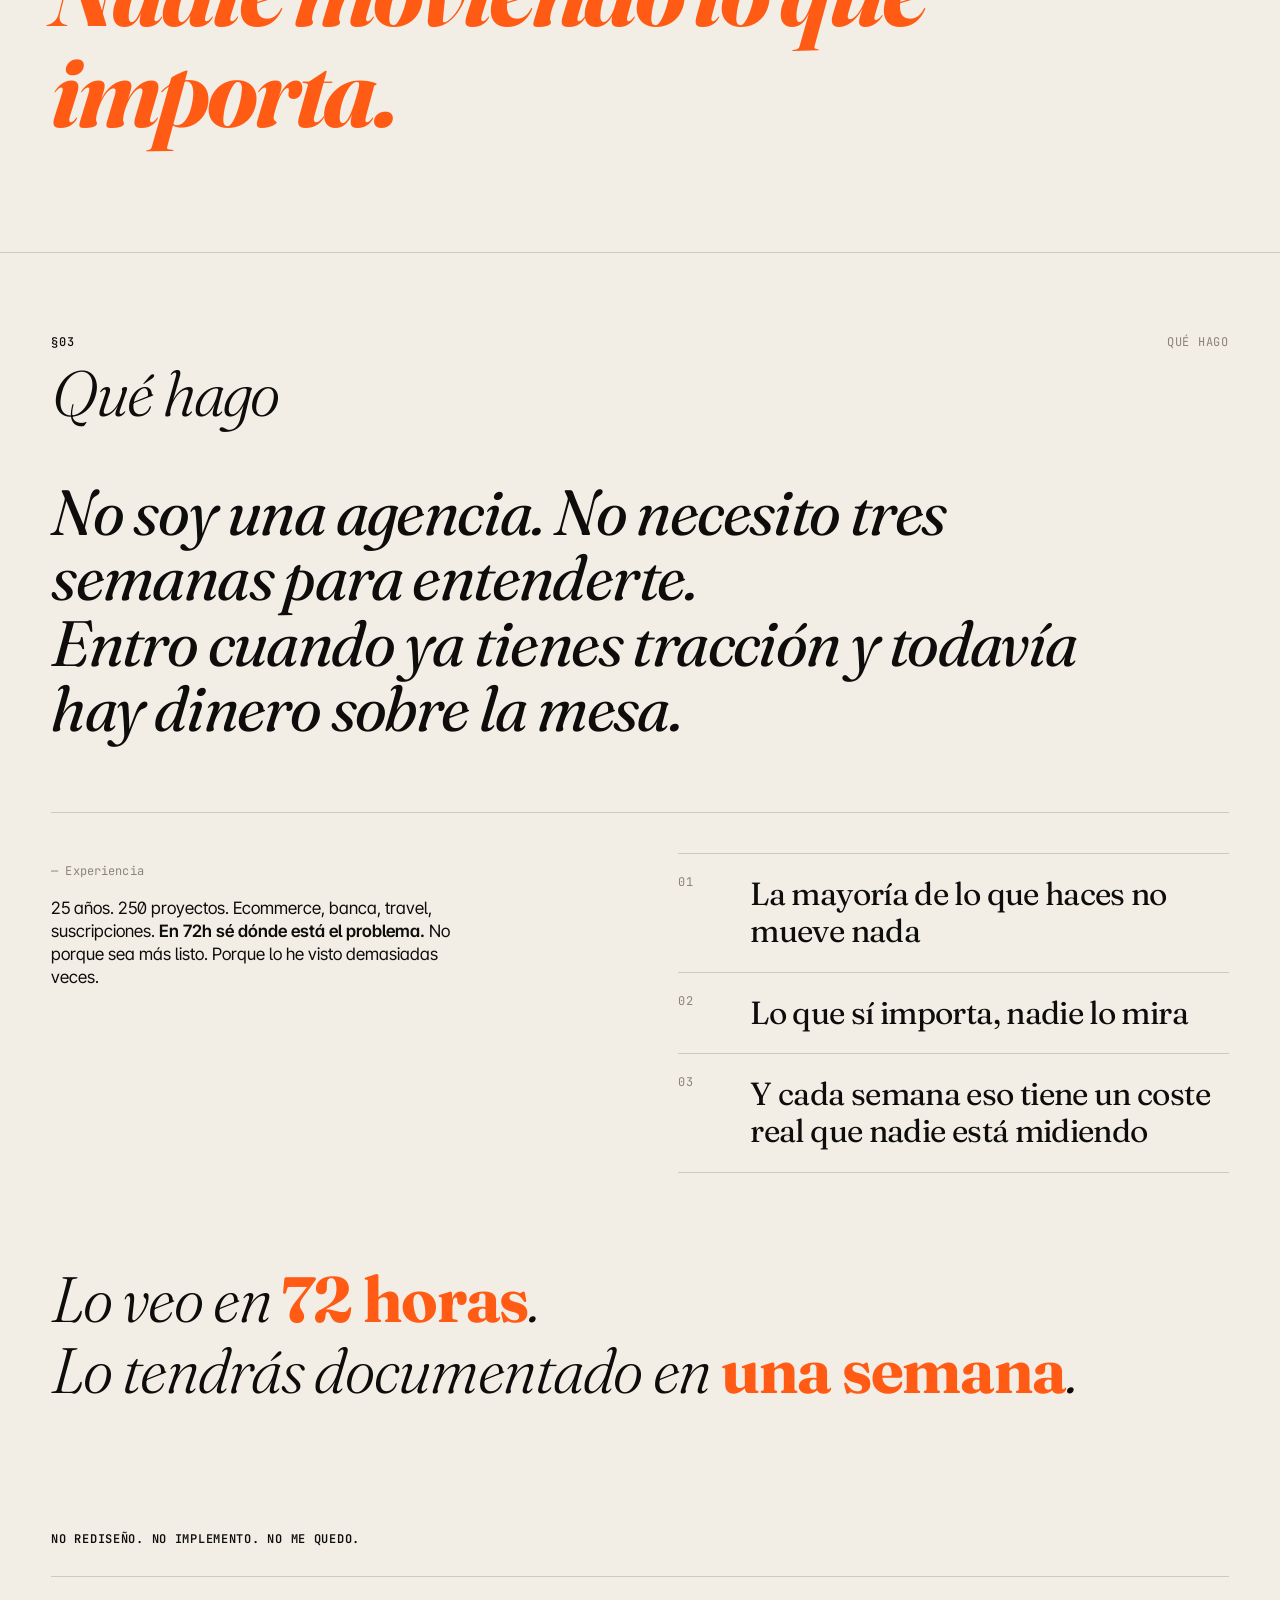
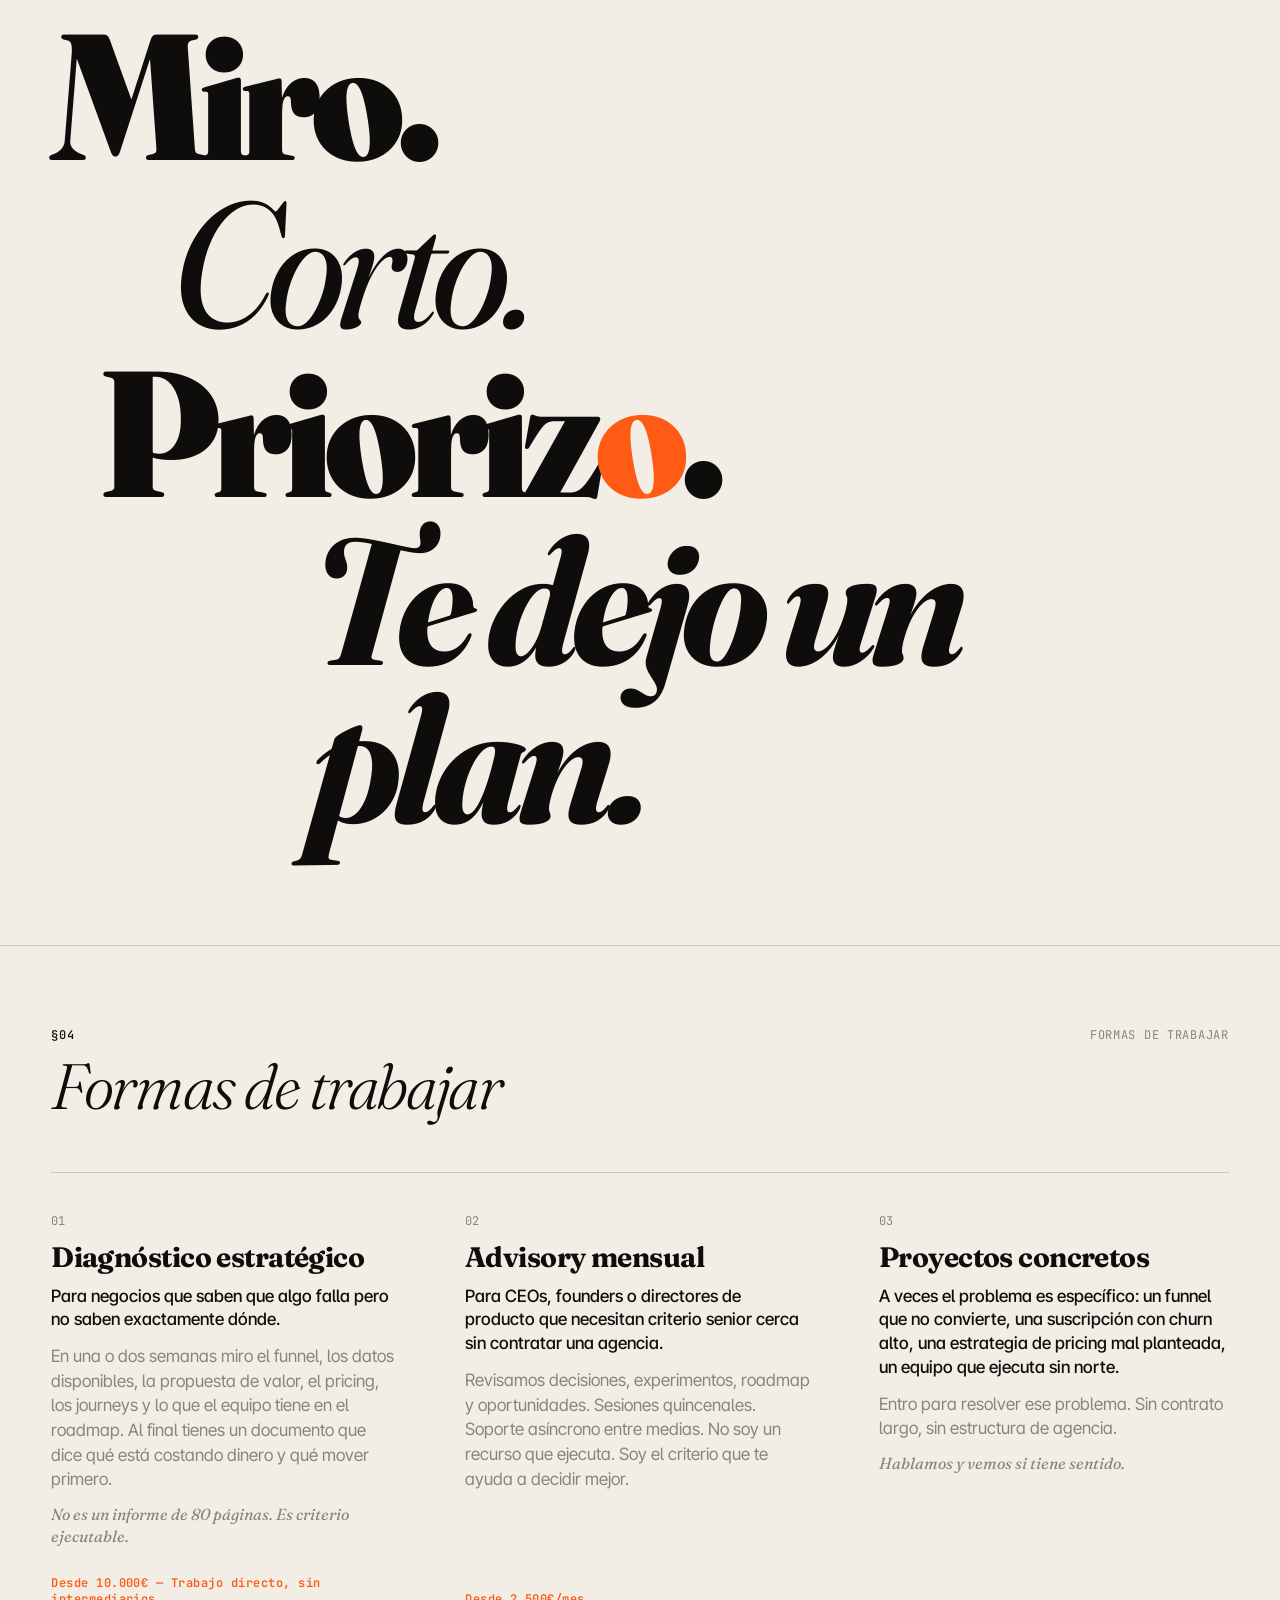
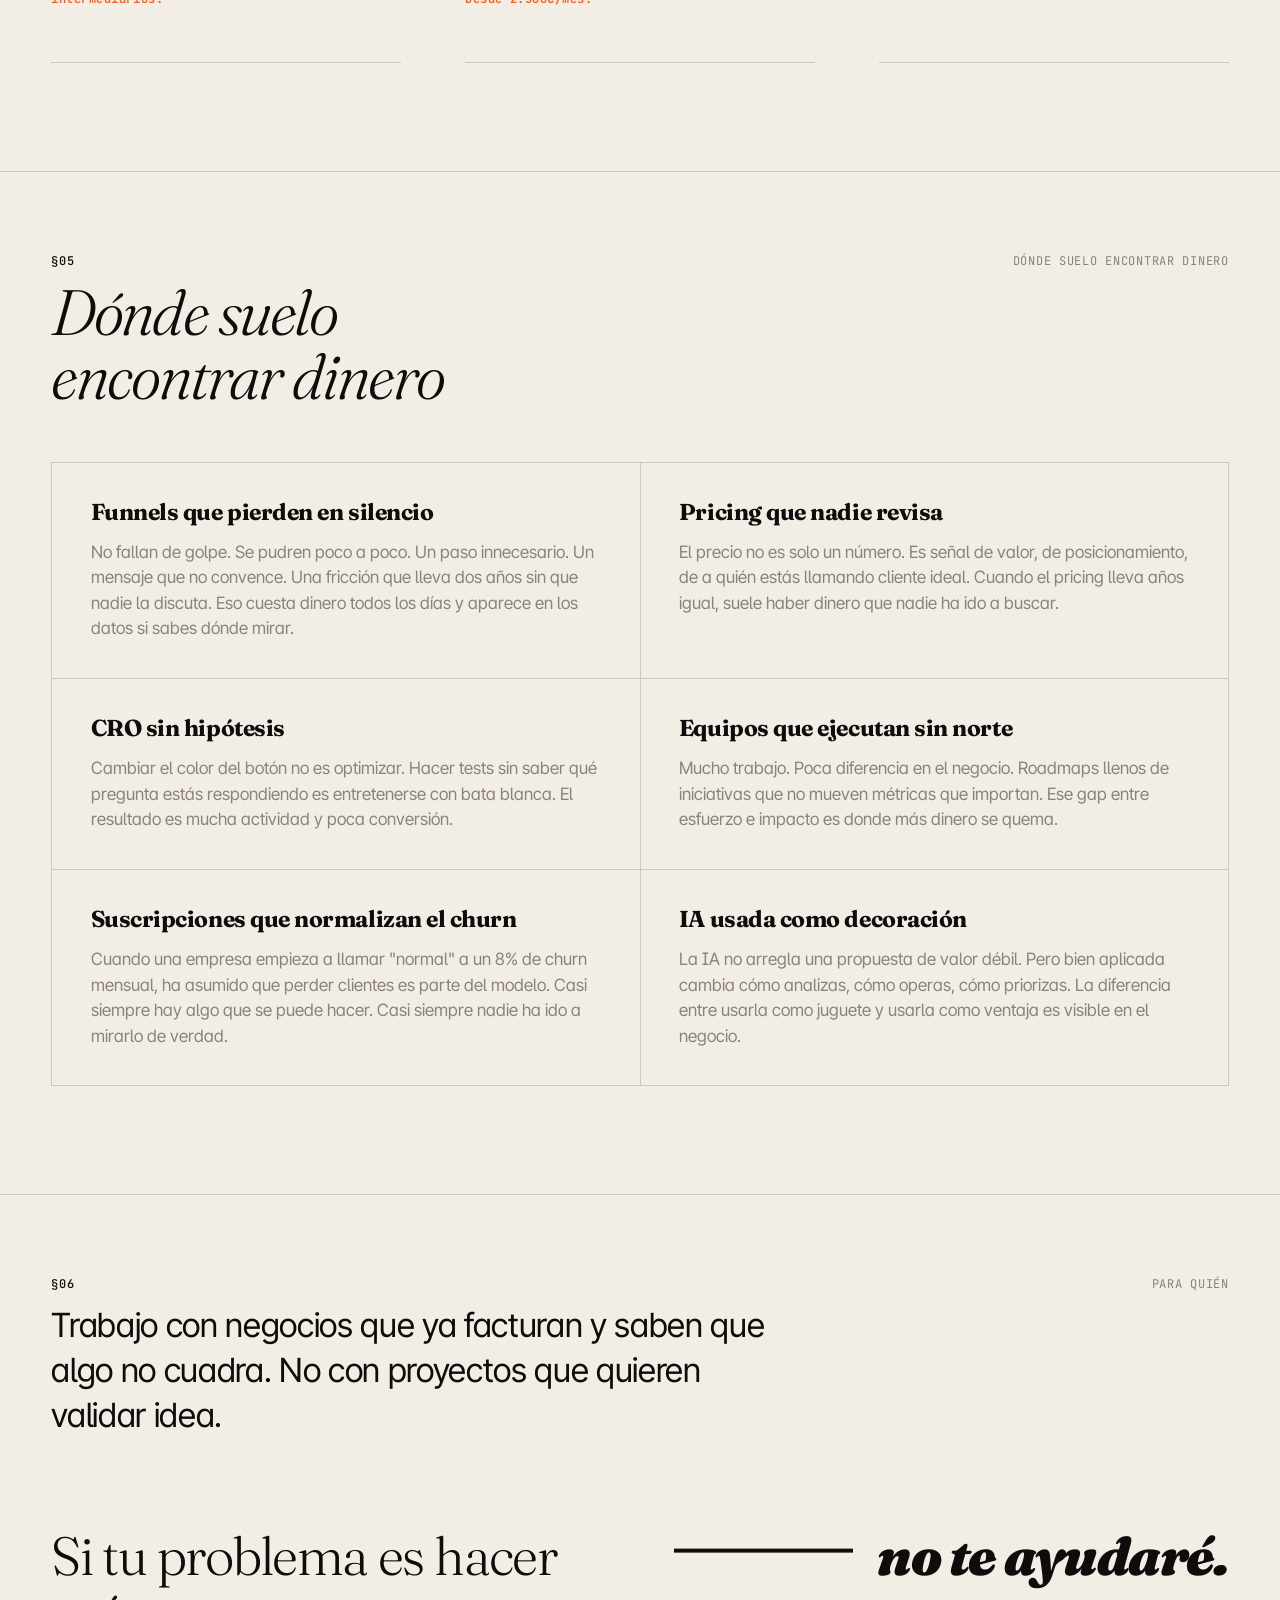
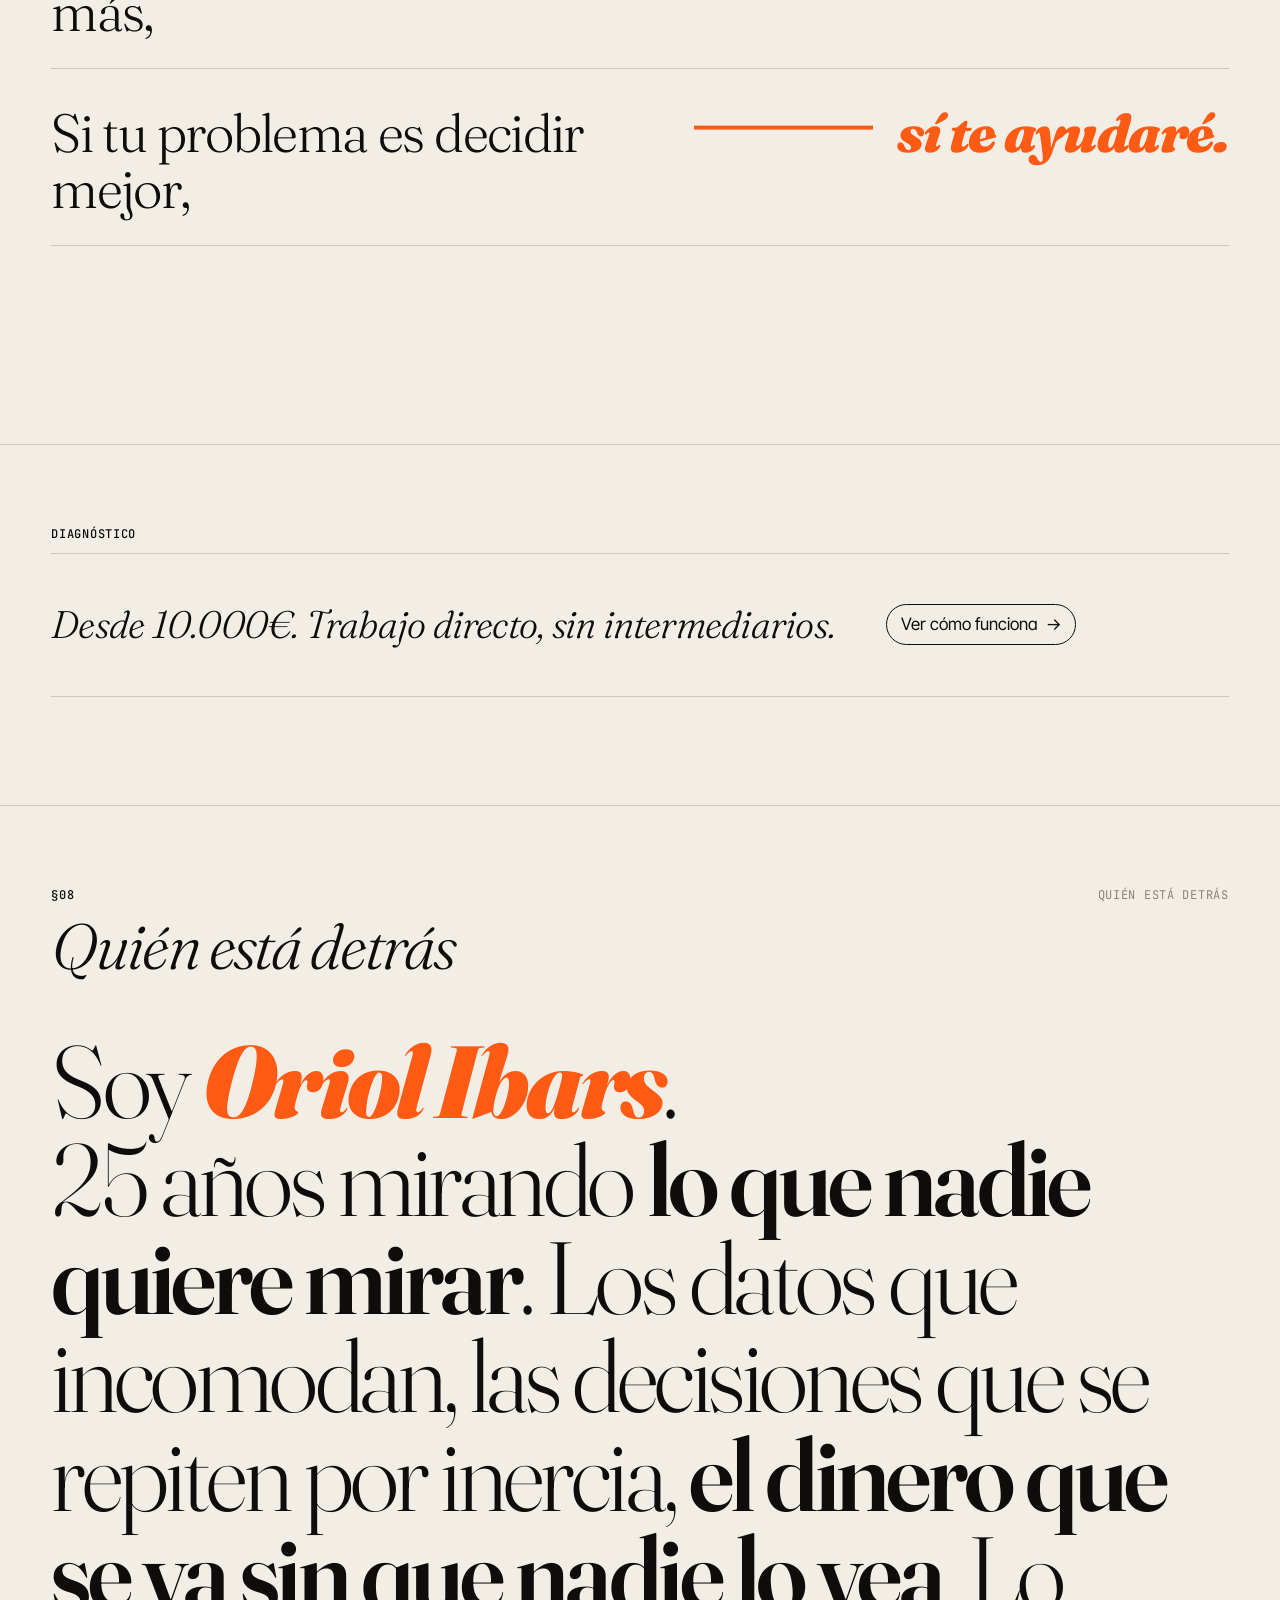
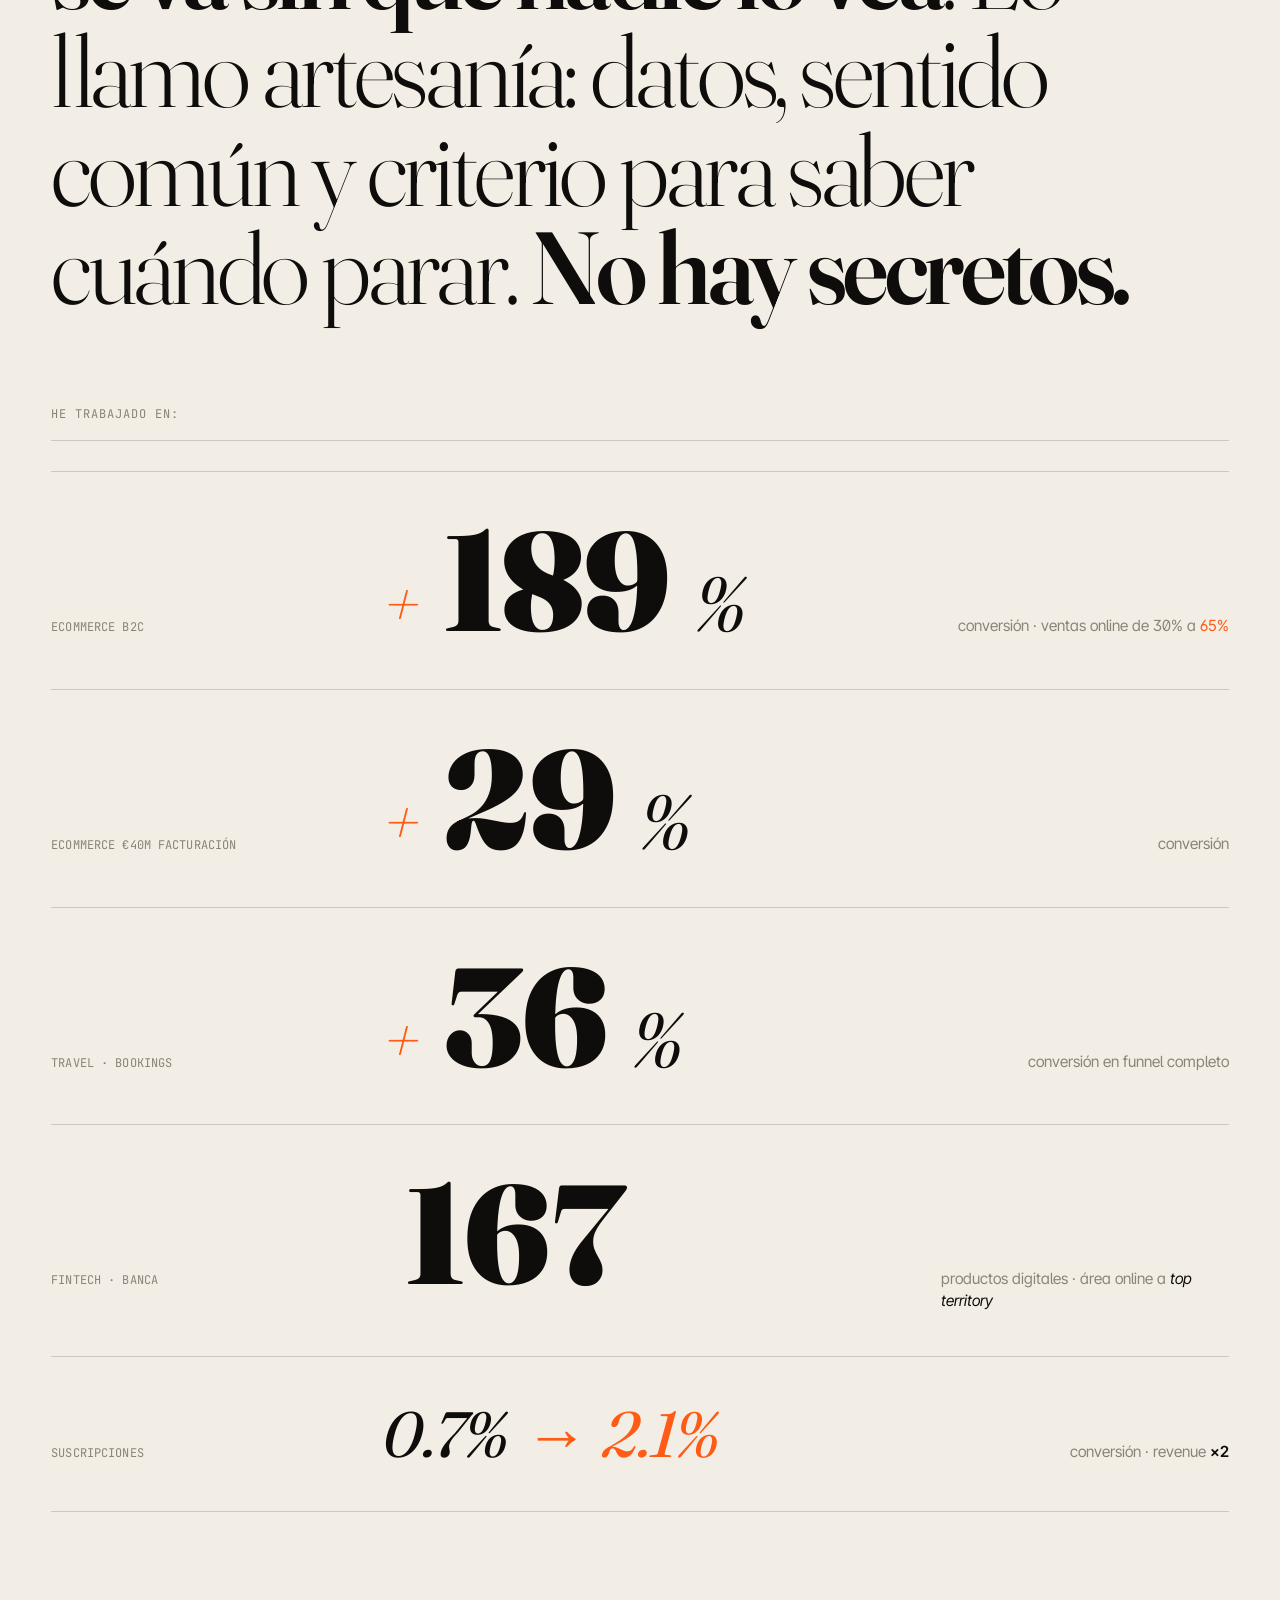
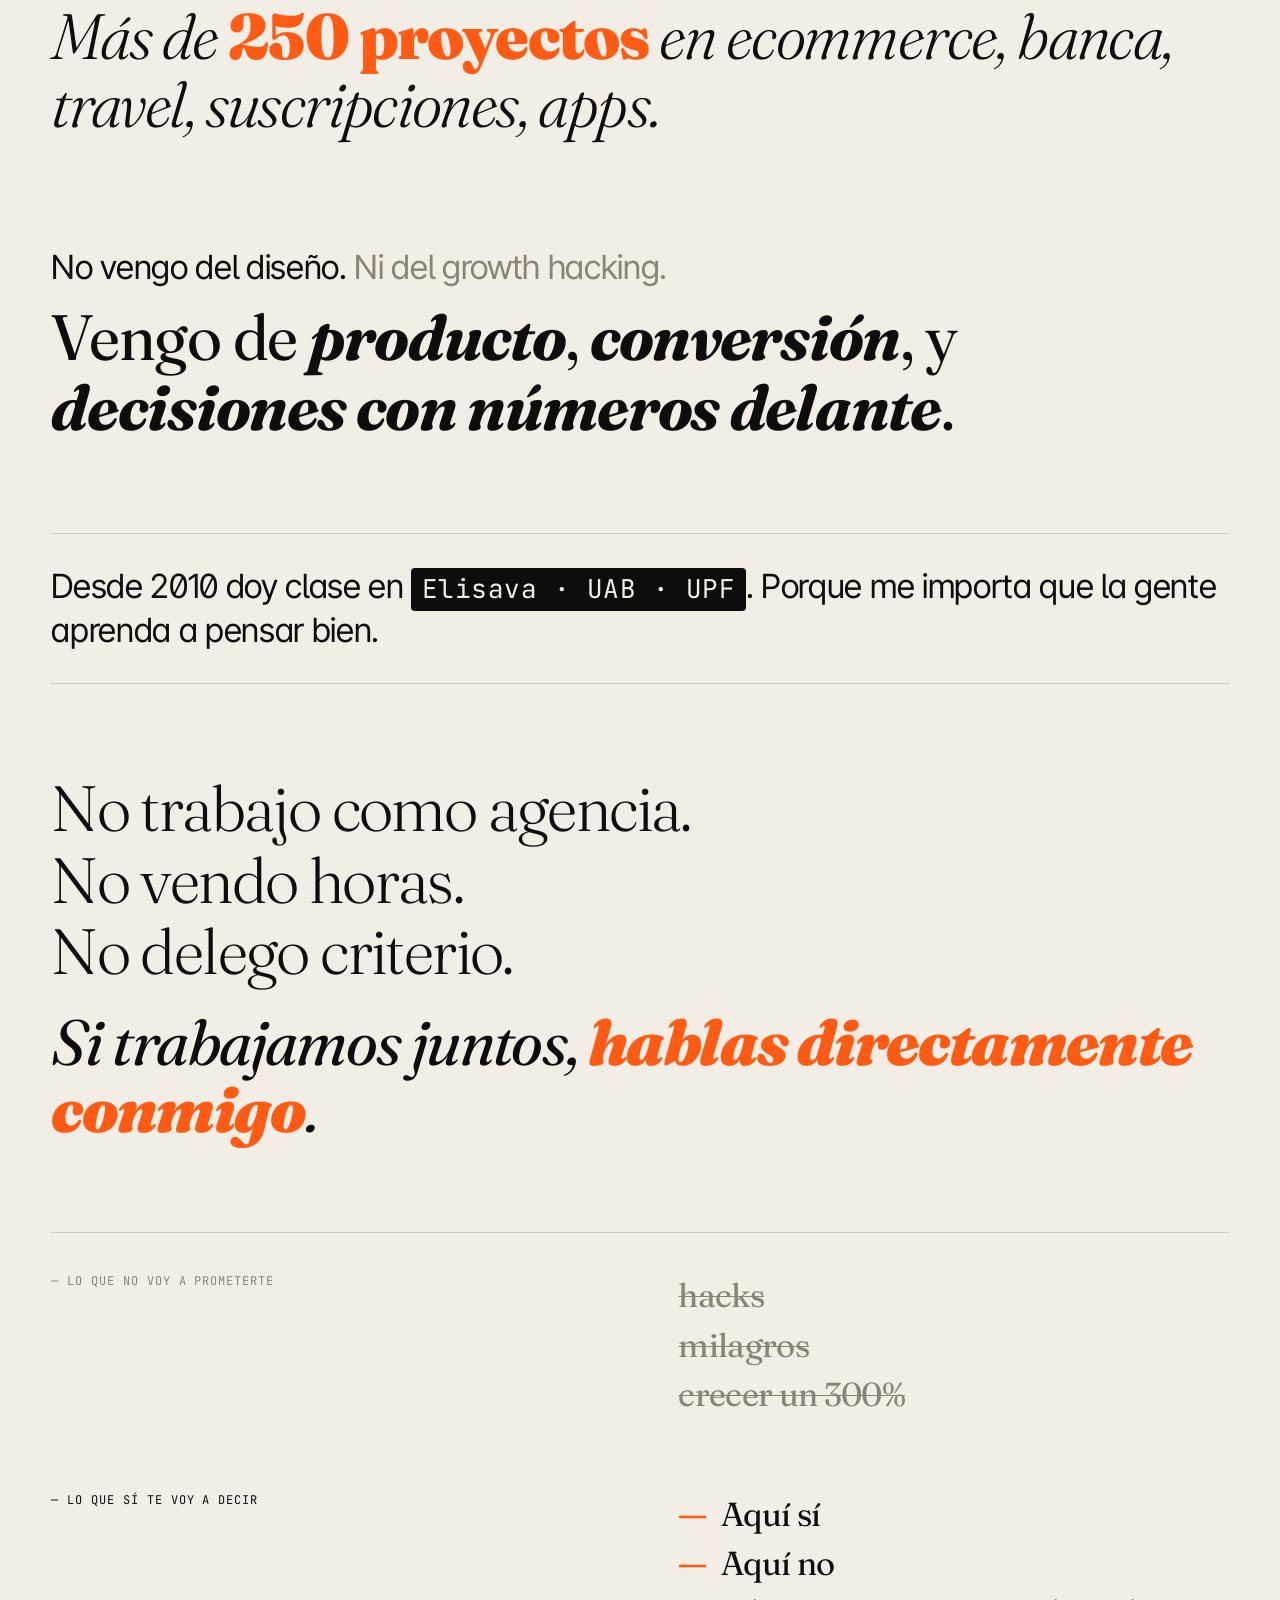
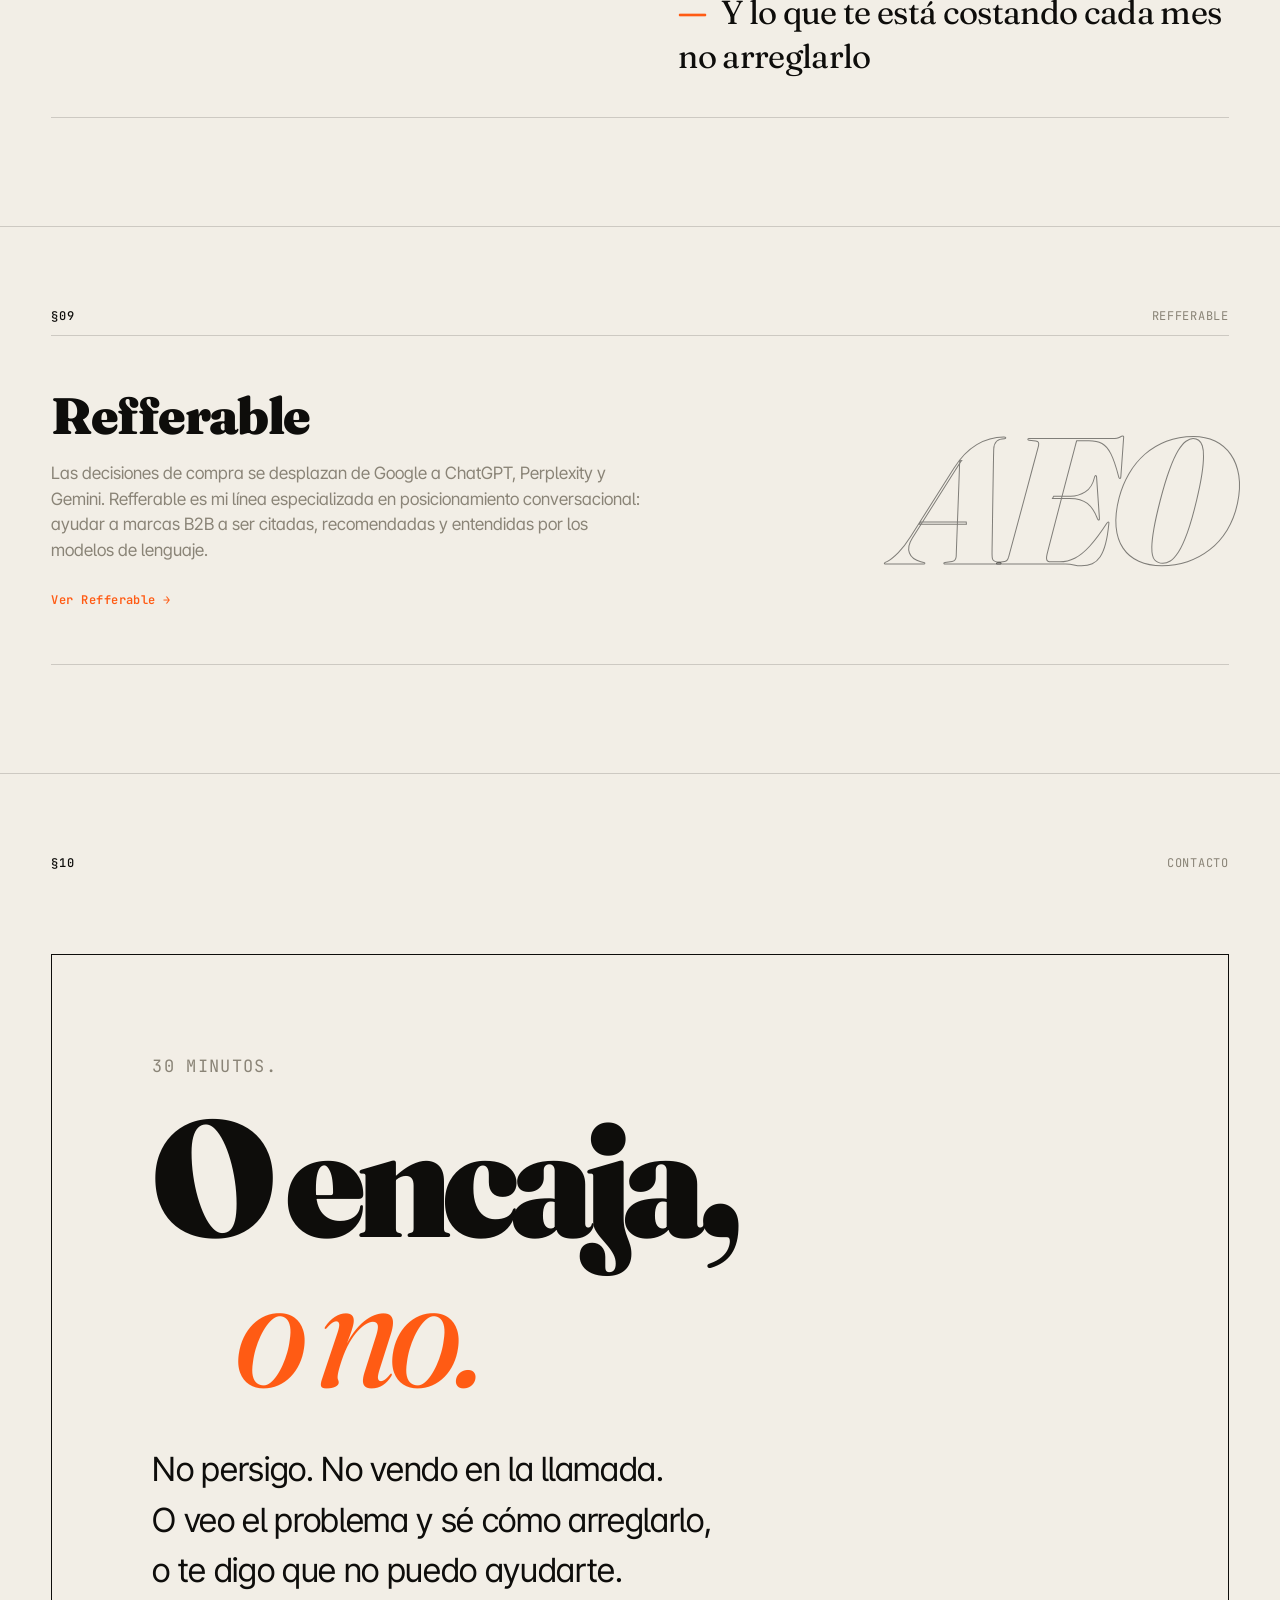
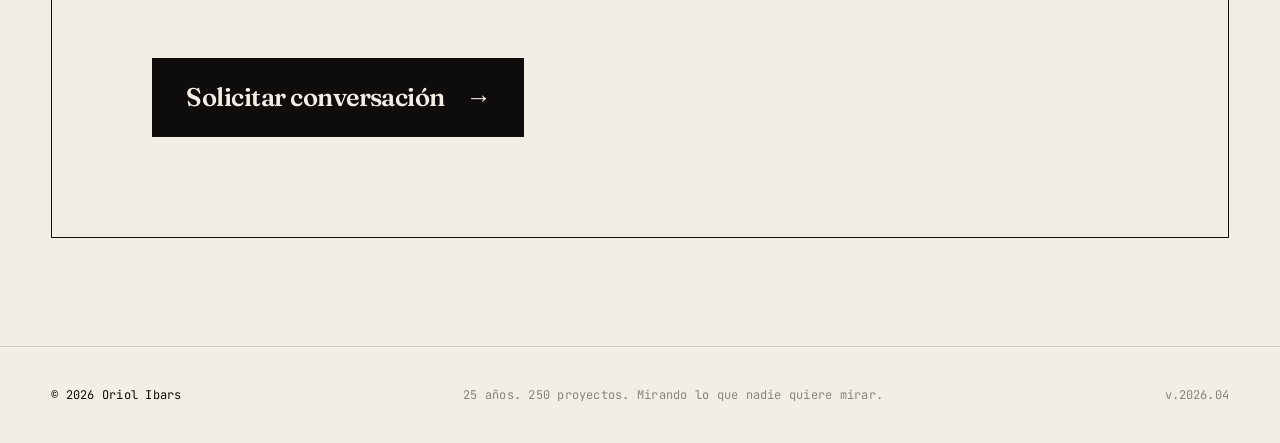
==== commit 6a7c7a94: "Copy: frase filtratge §06 per sobre sino + subtítol hero actualitzat" ====
--- a/index.html
+++ b/index.html
@@ -1399,8 +1399,8 @@
     </div>
 
     <div class="hero__sub">
-      <p>No es tráfico. No es producto. No es equipo.</p>
-      <p class="pop">Es que no sabes exactamente dónde estás <em>perdiendo dinero</em>.</p>
+      <p>Encuentro dónde pierde dinero tu negocio digital.</p>
+      <p class="pop">Y qué deberías <em>mover primero</em>.</p>
     </div>
 
     <div class="hero__scroll mono small" aria-hidden="true">
@@ -1541,6 +1541,8 @@
   <!-- §06 PARA QUIÉN -->
   <section class="section parawho" data-section="06" data-screen-label="06 Para quién">
     <div class="section__tag"><span>§06</span><span>Para quién</span></div>
+
+    <p data-reveal="" style="font-family: var(--font-sans); font-size: var(--fs-md); letter-spacing: -0.01em; line-height: 1.35; max-width: 720px; margin-bottom: clamp(32px, 5vh, 56px);">Trabajo con negocios que ya facturan y saben que algo no cuadra. No con proyectos que quieren validar idea.</p>
 
     <div class="sino">
       <div class="sino__row sino__row--no" data-reveal="">
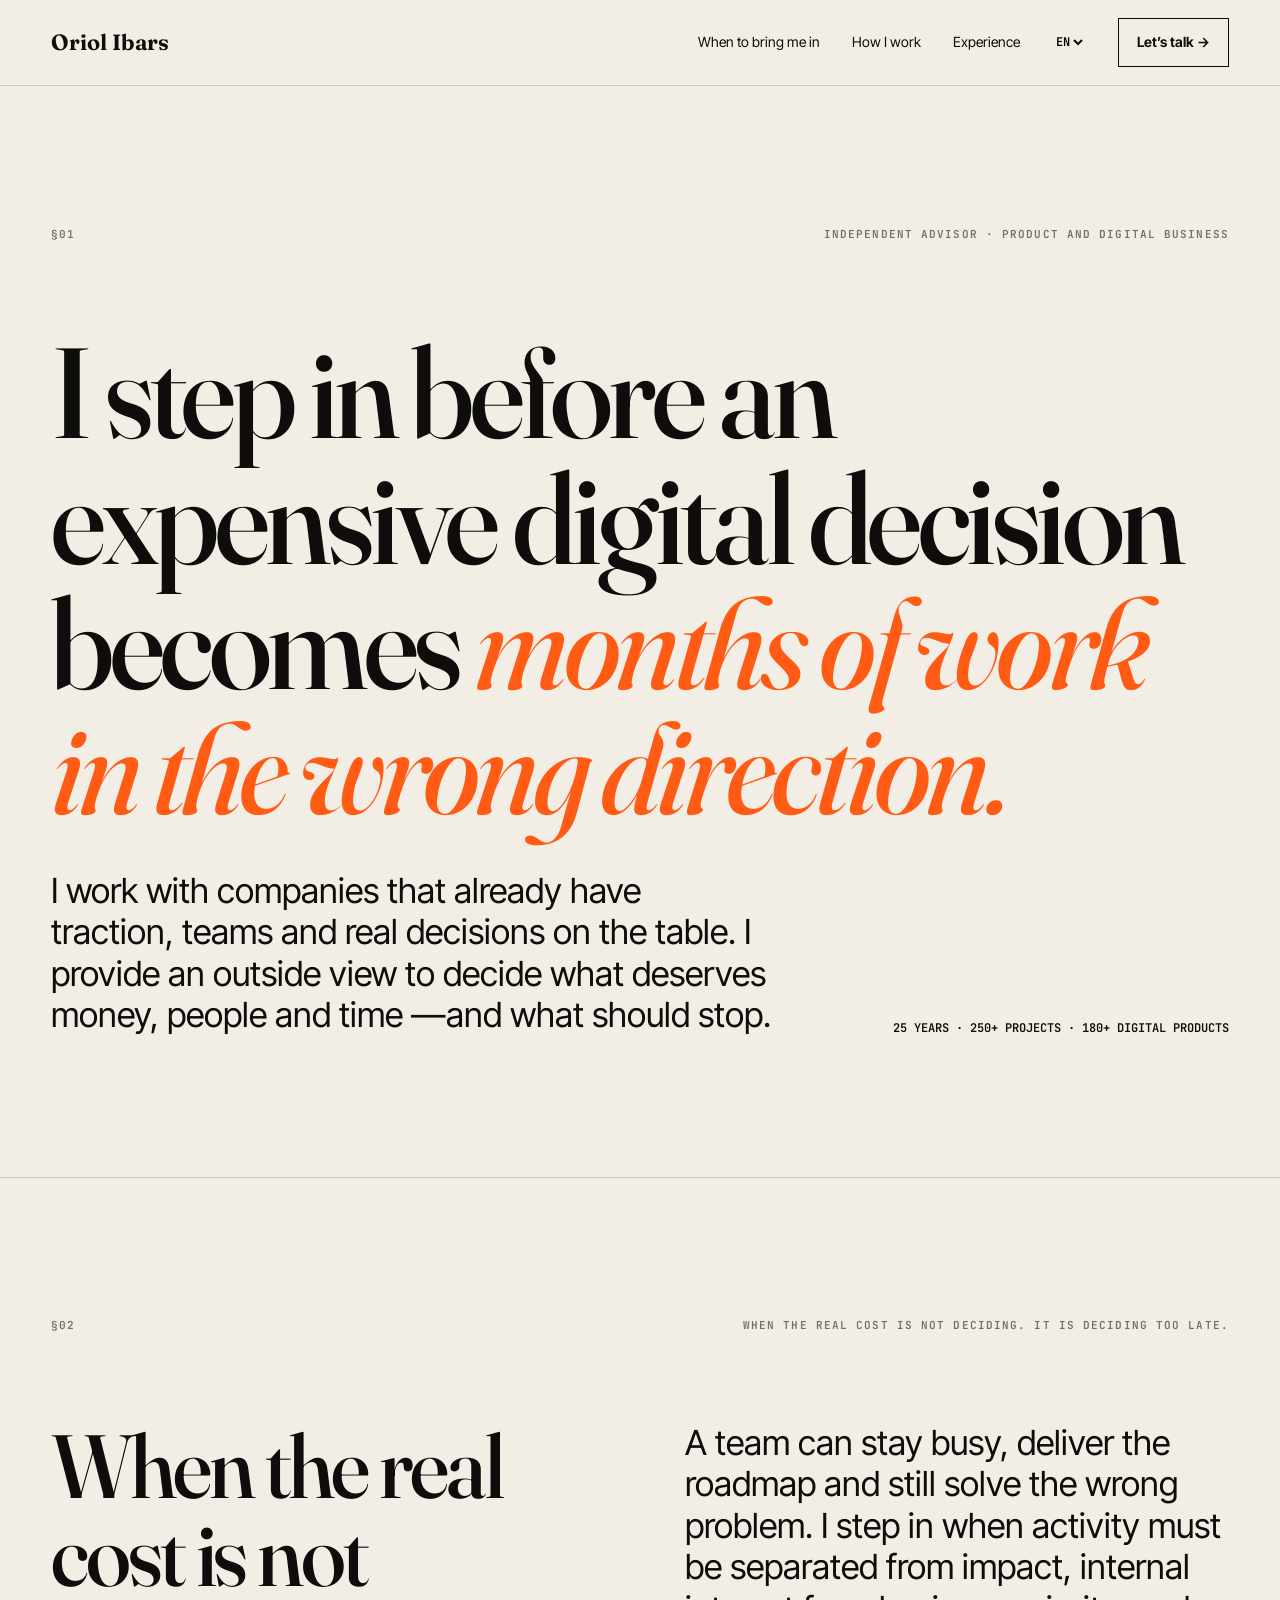
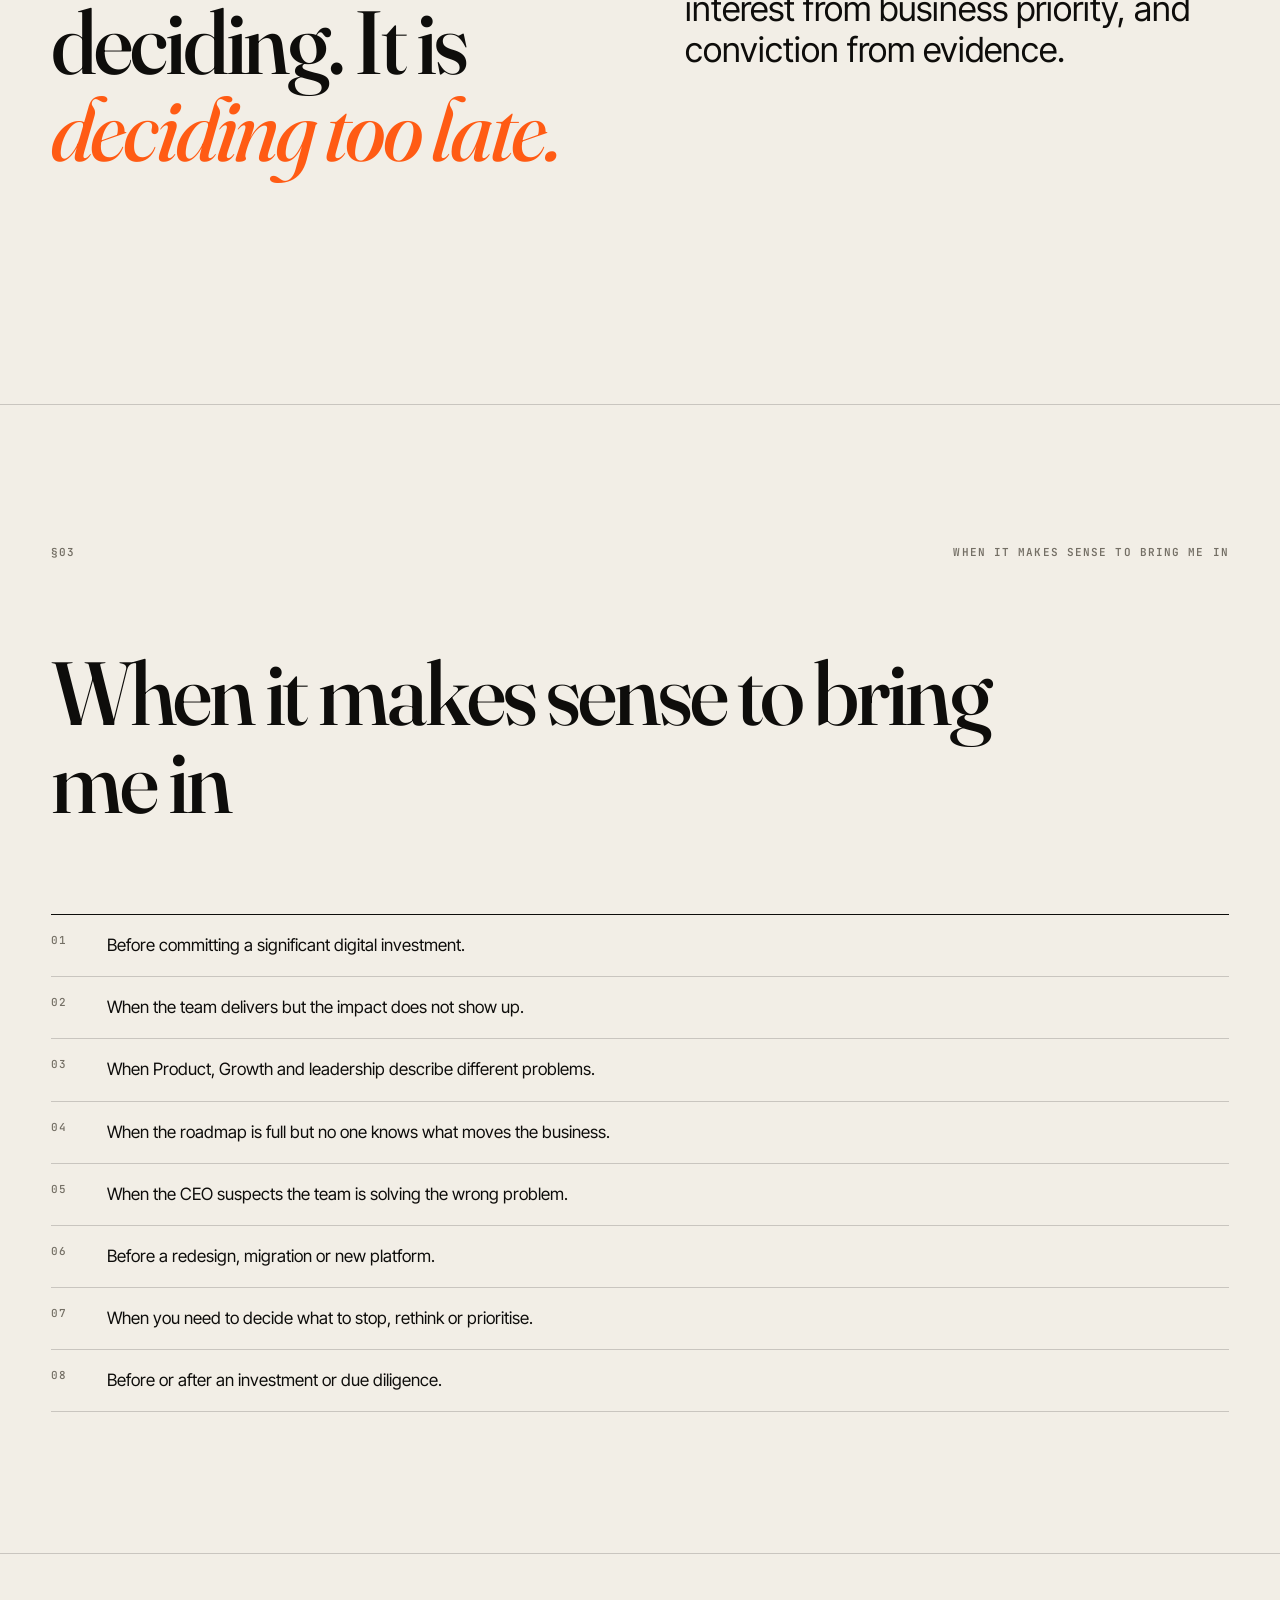
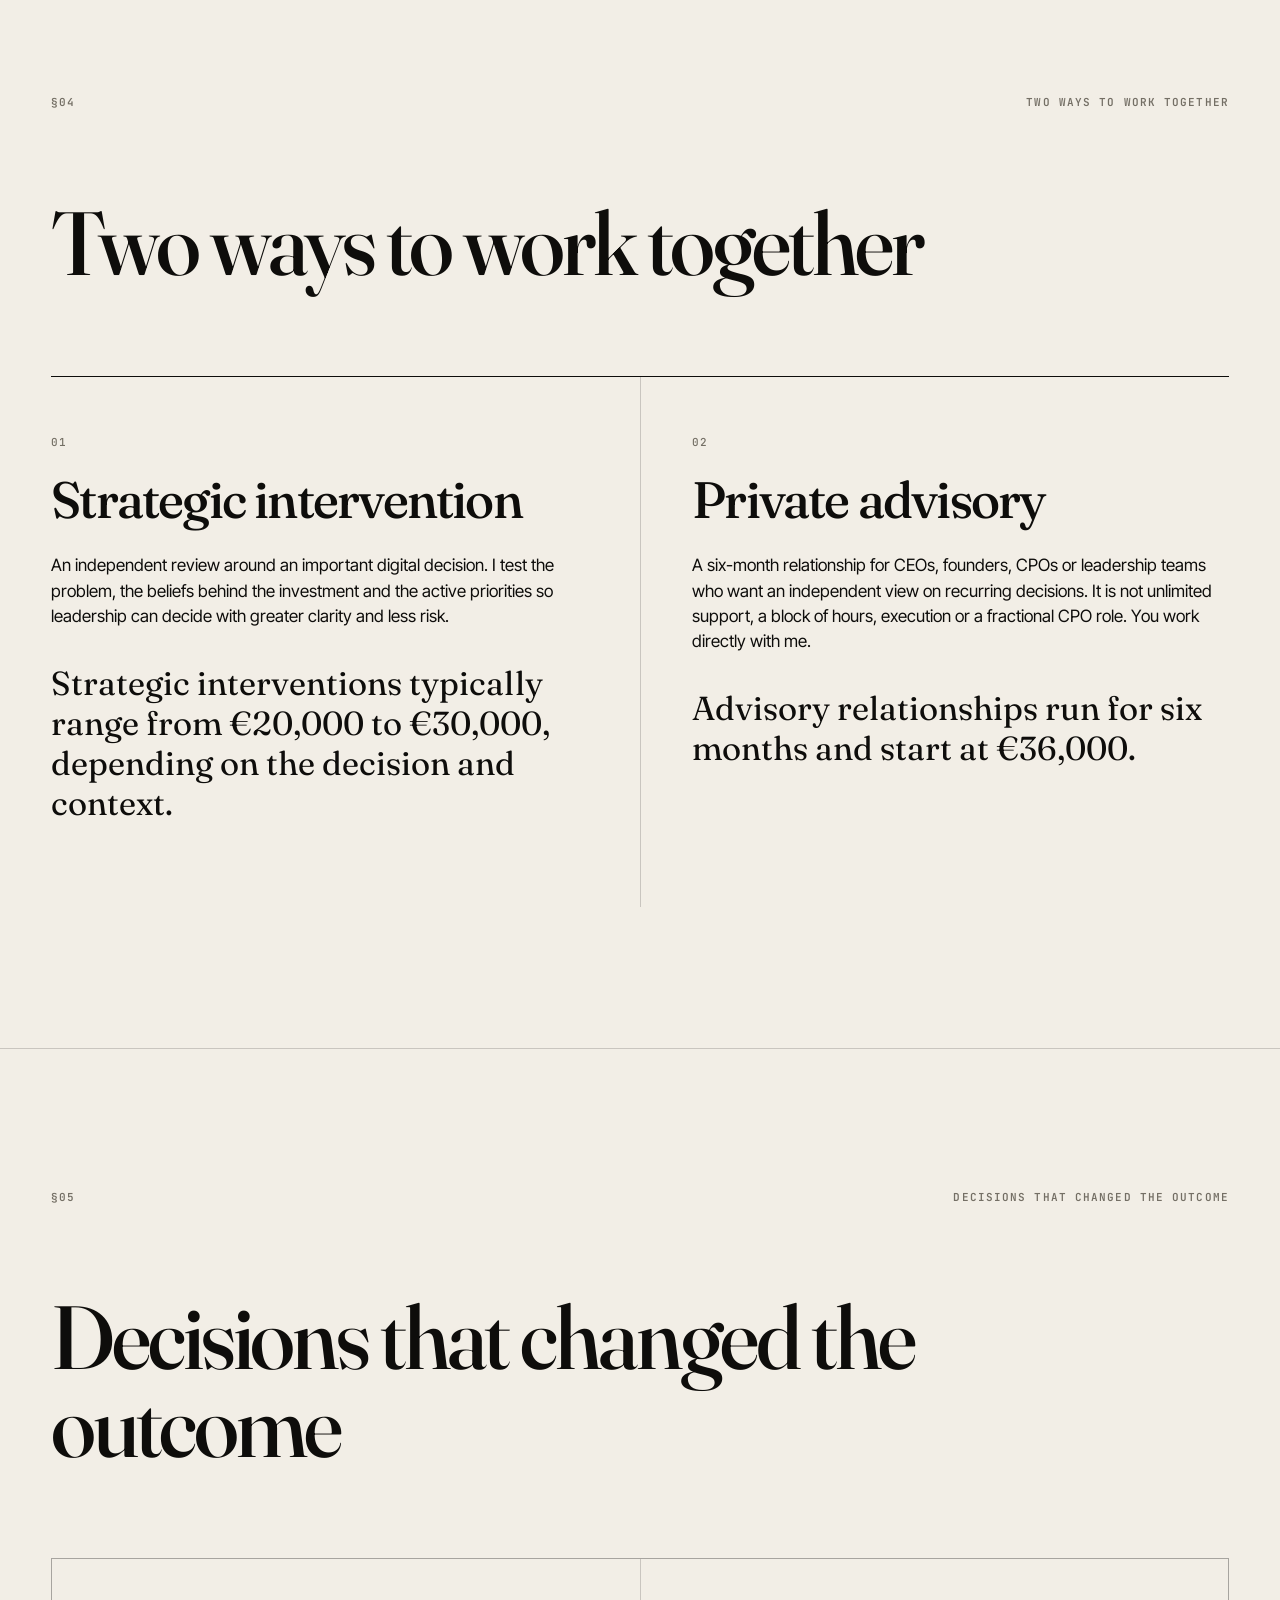
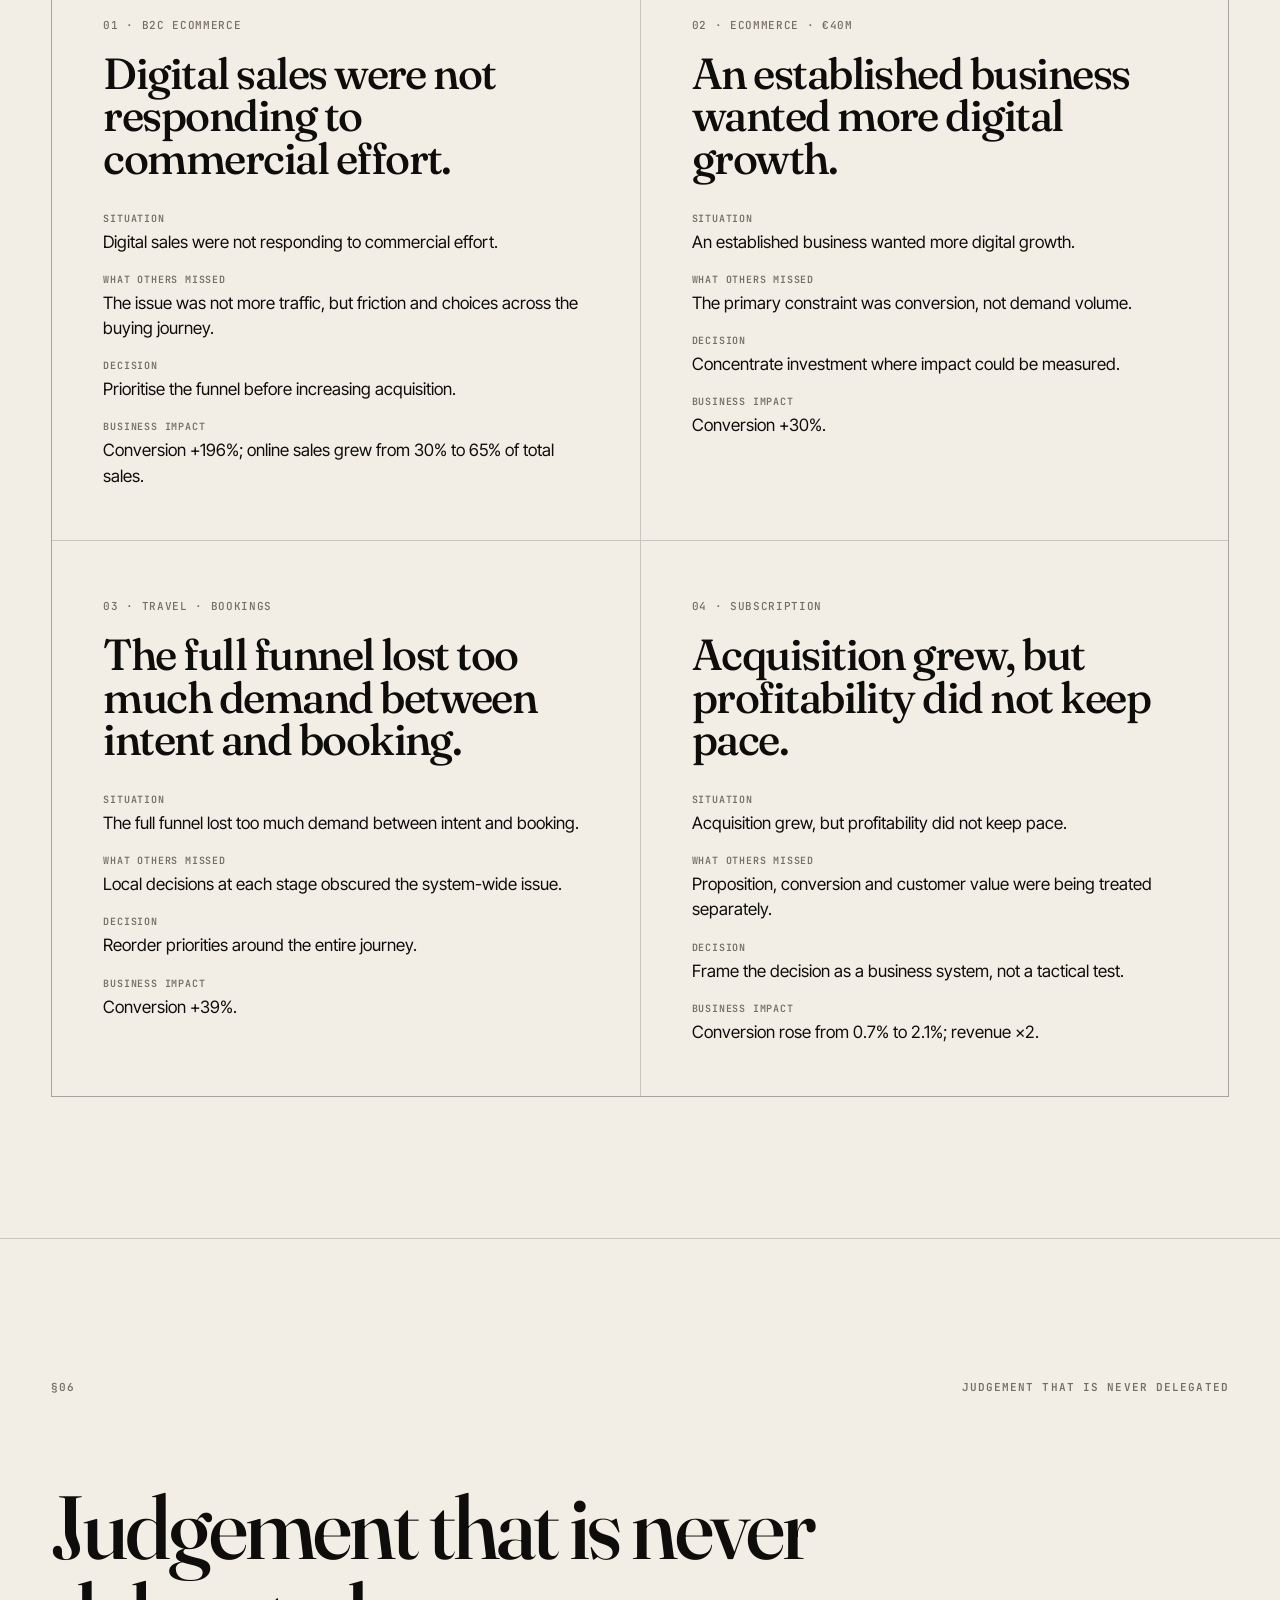
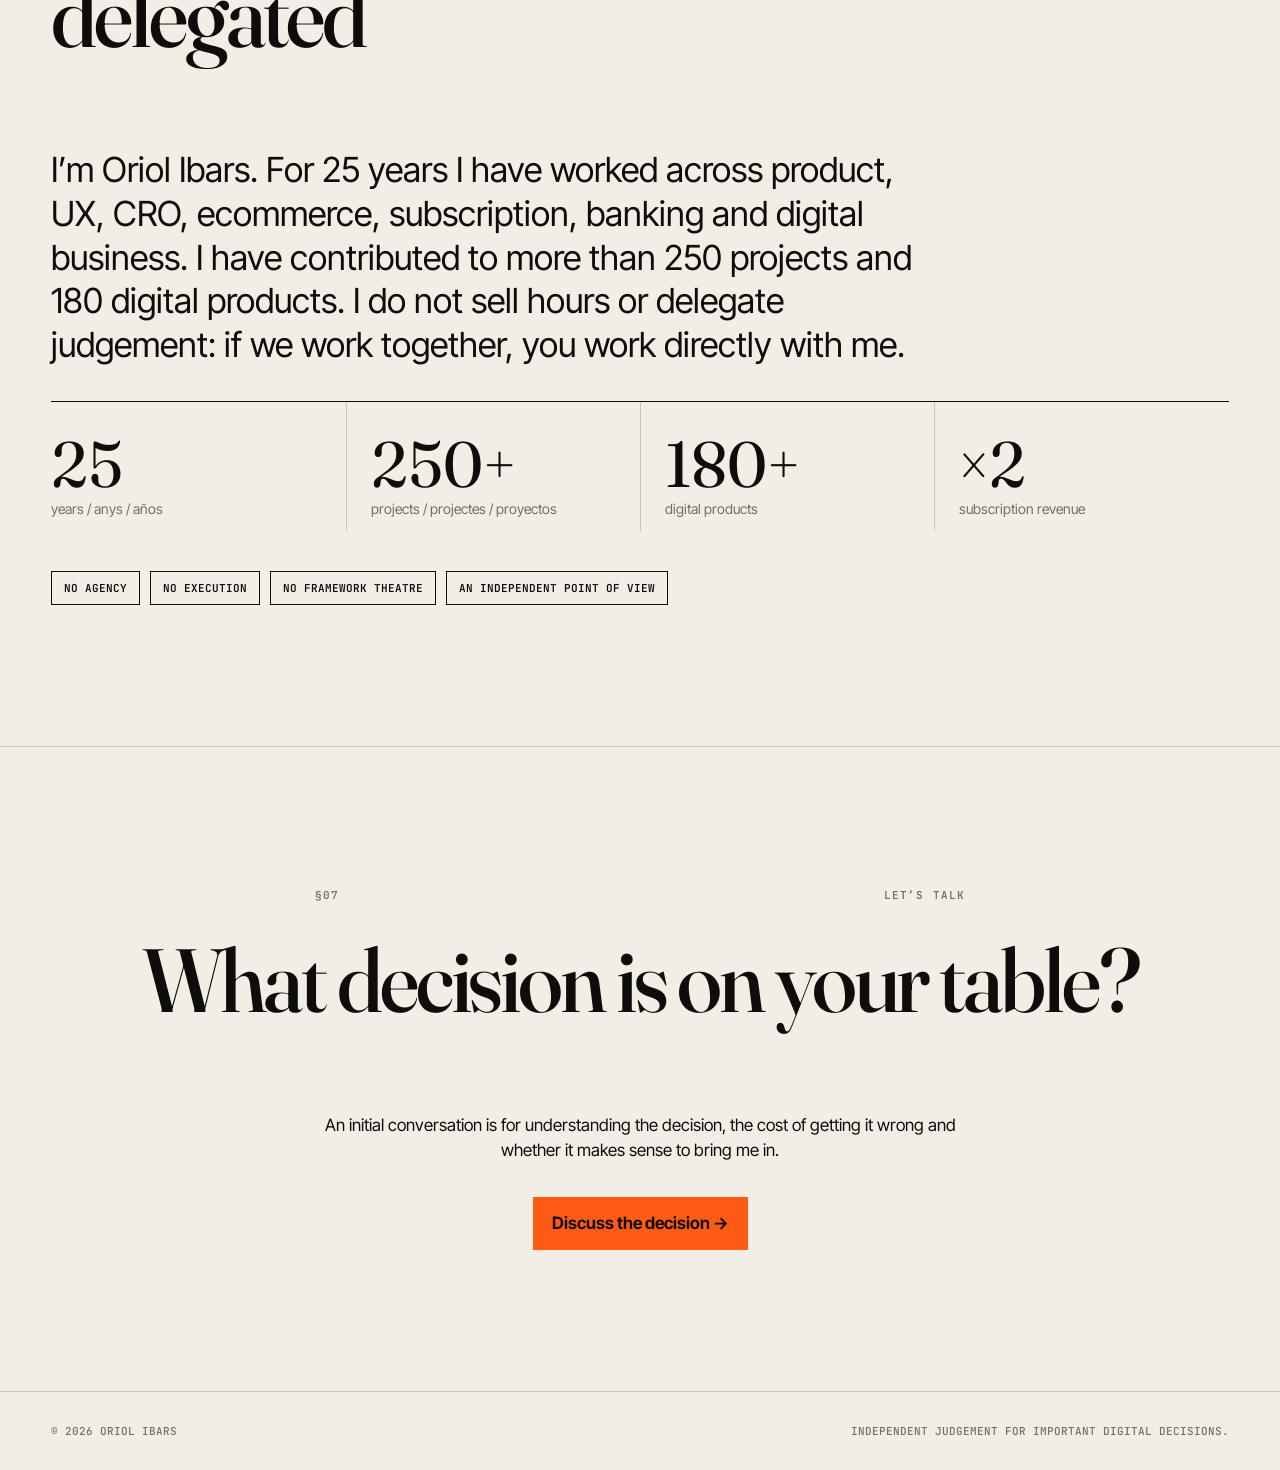
==== commit 904ac0af: "Reposiciona la web i afegeix tres idiomes" ====
--- a/index.html
+++ b/index.html
@@ -1,1936 +1 @@
-<!DOCTYPE html>
-<html lang="es"><head>
-<link rel="preconnect" href="https://fonts.googleapis.com">
-<link rel="preconnect" href="https://fonts.gstatic.com" crossorigin="">
-<link rel="stylesheet" href="https://fonts.googleapis.com/css2?family=Fraunces:ital,opsz,wght@0,9..144,300..900;1,9..144,300..900&family=Inter+Tight:ital,wght@0,300..900;1,300..900&family=JetBrains+Mono:wght@300..700&display=swap">
-<meta charset="utf-8">
-<meta name="viewport" content="width=device-width, initial-scale=1">
-<title>Oriol Ibars — Encuentro dónde pierde dinero tu negocio digital</title>
-<meta name="description" content="Trabajo con fundadores y directivos que saben que algo no funciona. Sin agencia, sin intermediarios. Si encaja, hablamos.">
-
-<style>/* vietnamese */
-
-/* latin-ext */
-
-/* latin */
-
-/* cyrillic-ext */
-
-/* cyrillic */
-
-/* greek-ext */
-
-/* greek */
-
-/* vietnamese */
-
-/* latin-ext */
-
-/* latin */
-
-/* cyrillic-ext */
-
-/* cyrillic */
-
-/* greek */
-
-/* vietnamese */
-
-/* latin-ext */
-
-/* latin */
-
-</style>
-
-<style>
-/* =========================================================
-   Oriol Ibars — one-pager tipográfico
-   ========================================================= */
-
-:root {
-  /* tokens */
-  --paper: #F2EEE6;
-  --ink:   #0E0D0B;
-  --ink-2: #1A1815;
-  --dim:   #8A8477;
-  --rule:  rgba(14,13,11,.16);
-  --rule-strong: rgba(14,13,11,.5);
-  --accent: #FF5B14;
-
-  --font-display: 'Fraunces', 'Times New Roman', serif;
-  --font-sans: 'Inter Tight', system-ui, sans-serif;
-  --font-mono: 'JetBrains Mono', ui-monospace, monospace;
-
-  --maxw: 1440px;
-  --pad-x: clamp(20px, 4vw, 64px);
-
-  /* fluid sizes */
-  --fs-hero:    clamp(56px, 14vw, 220px);
-  --fs-huge:    clamp(48px, 11vw, 168px);
-  --fs-xl:      clamp(40px, 8vw, 128px);
-  --fs-lg:      clamp(30px, 5vw, 72px);
-  --fs-md:      clamp(22px, 2.6vw, 40px);
-  --fs-body:    clamp(17px, 1.25vw, 21px);
-  --fs-small:   clamp(12px, 0.9vw, 13px);
-
-  --ease: cubic-bezier(.2,.7,.15,1);
-}
-
-* { box-sizing: border-box; }
-html, body { margin: 0; padding: 0; }
-
-html {
-  background: var(--paper);
-  color: var(--ink);
-  -webkit-font-smoothing: antialiased;
-  text-rendering: optimizeLegibility;
-}
-
-body {
-  font-family: var(--font-sans);
-  font-size: var(--fs-body);
-  line-height: 1.35;
-  background: var(--paper);
-  color: var(--ink);
-  overflow-x: hidden;
-  font-feature-settings: "ss01","ss02","cv11","calt";
-}
-
-/* Paper grain texture via CSS only — very subtle */
-body::before {
-  content: "";
-  position: fixed; inset: 0;
-  pointer-events: none;
-  z-index: 1;
-  opacity: .35;
-  mix-blend-mode: multiply;
-  background-image:
-    radial-gradient(rgba(14,13,11,.035) 1px, transparent 1px),
-    radial-gradient(rgba(14,13,11,.025) 1px, transparent 1px);
-  background-size: 3px 3px, 7px 7px;
-  background-position: 0 0, 1px 2px;
-}
-
-::selection { background: var(--accent); color: #fff; }
-
-a { color: inherit; text-decoration: none; }
-p { margin: 0; }
-em { font-style: italic; }
-strong { font-weight: 600; }
-button { font: inherit; cursor: pointer; background: none; border: none; color: inherit; }
-
-/* ============ NAV ============ */
-.nav {
-  position: fixed; top: 0; left: 0; right: 0;
-  z-index: 50;
-  display: grid;
-  grid-template-columns: auto 1fr auto;
-  align-items: center;
-  gap: 24px;
-  padding: 18px var(--pad-x);
-  background: color-mix(in oklab, var(--paper) 86%, transparent);
-  backdrop-filter: blur(8px);
-  -webkit-backdrop-filter: blur(8px);
-  border-bottom: 1px solid var(--rule);
-  font-family: var(--font-mono);
-  font-size: var(--fs-small);
-  letter-spacing: .02em;
-}
-.nav__brand {
-  font-family: var(--font-display);
-  font-weight: 600;
-  font-size: 18px;
-  letter-spacing: -0.01em;
-  font-style: italic;
-}
-.nav__links {
-  display: flex;
-  align-items: center;
-  justify-content: center;
-  gap: clamp(24px, 3vw, 48px);
-}
-.nav__link {
-  font-family: var(--font-mono);
-  font-size: var(--fs-small);
-  letter-spacing: .04em;
-  color: var(--dim);
-  text-decoration: none;
-  transition: color .2s;
-}
-.nav__link:hover { color: var(--ink); }
-.nav__link.is-active { color: var(--ink); font-weight: 600; }
-.nav__cta {
-  display: inline-flex; align-items: center; gap: 8px;
-  padding: 8px 14px;
-  border: 1px solid var(--ink);
-  border-radius: 999px;
-  transition: background .25s var(--ease), color .25s var(--ease);
-}
-.nav__cta:hover { background: var(--ink); color: var(--paper); }
-
-@media (max-width: 960px) {
-  .nav__status { display: none; }
-}
-@media (max-width: 720px) {
-  .nav { grid-template-columns: 1fr auto; gap: 12px; padding: 14px 20px; }
-  .nav__links { display: none; }
-  .nav__cta { display: none; }
-  .nav__burger { display: flex; }
-}
-
-/* ============ LAYOUT / SECTIONS ============ */
-main { padding-top: 0; position: relative; z-index: 2; }
-
-.section {
-  position: relative;
-  padding: clamp(100px, 12vh, 180px) var(--pad-x);
-  max-width: var(--maxw);
-  margin: 0 auto;
-}
-.section + .section {
-  border-top: 1px solid var(--rule);
-}
-
-.section__tag {
-  position: absolute;
-  top: clamp(72px, 9vh, 100px);
-  left: var(--pad-x);
-  right: var(--pad-x);
-  display: flex; justify-content: space-between;
-  font-family: var(--font-mono);
-  font-size: var(--fs-small);
-  color: var(--dim);
-  letter-spacing: .06em;
-  text-transform: uppercase;
-}
-.section__tag span:first-child {
-  color: var(--ink);
-  font-weight: 500;
-}
-
-.section__title {
-  font-family: var(--font-display);
-  font-weight: 300;
-  font-style: italic;
-  font-size: var(--fs-lg);
-  letter-spacing: -0.03em;
-  line-height: 1;
-  margin: 0 0 clamp(40px, 6vh, 88px);
-  color: var(--ink);
-}
-
-/* utility */
-.mono { font-family: var(--font-mono); letter-spacing: .01em; }
-.small { font-size: var(--fs-small); }
-.dim { color: var(--dim); }
-.accent { color: var(--accent); }
-.strike { text-decoration: line-through; text-decoration-thickness: 1px; color: var(--dim); }
-.paren { color: var(--dim); font-size: .85em; }
-
-/* ============ REVEAL ============ */
-[data-reveal] {
-  opacity: 0;
-  transform: translateY(22px);
-  transition: opacity .9s var(--ease), transform 1s var(--ease);
-  transition-delay: var(--reveal-delay, 0ms);
-}
-[data-reveal].is-visible {
-  opacity: 1;
-  transform: translateY(0);
-}
-.reduce-motion [data-reveal] { opacity: 1 !important; transform: none !important; }
-
-/* ============ §01 HERO ============ */
-.hero {
-  min-height: 100vh;
-  padding-top: clamp(120px, 18vh, 200px);
-  padding-bottom: clamp(60px, 10vh, 120px);
-  display: flex;
-  flex-direction: column;
-  justify-content: space-between;
-}
-
-.hero__grid {
-  display: grid;
-  grid-template-columns: 1fr auto;
-  gap: 40px;
-  align-items: end;
-}
-.hero__side {
-  justify-self: end;
-  text-align: right;
-  color: var(--dim);
-  display: flex;
-  flex-direction: column;
-  gap: 20px;
-}
-.hero__side .tick { color: var(--accent); }
-
-.hero__headline {
-  font-family: var(--font-display);
-  font-weight: 900;
-  font-size: var(--fs-hero);
-  line-height: 1.05;
-  letter-spacing: -0.045em;
-  margin: 0;
-  font-variation-settings: "SOFT" 30, "opsz" 144;
-}
-.hero__headline .line {
-  display: block;
-}
-.hero__headline .line--italic {
-  font-style: italic;
-  font-weight: 400;
-  color: var(--ink);
-  font-variation-settings: "SOFT" 80, "opsz" 144;
-}
-.hero__headline .line--accent {
-  color: var(--ink);
-}
-.hero__headline .count {
-  color: var(--accent);
-  font-variation-settings: "SOFT" 20, "opsz" 144;
-  font-variant-numeric: tabular-nums;
-}
-.hero__headline .count__label {
-  font-style: italic;
-  font-weight: 400;
-  color: var(--ink);
-}
-
-.hero__sub {
-  margin-top: clamp(60px, 10vh, 120px);
-  max-width: 720px;
-  font-family: var(--font-sans);
-  font-size: var(--fs-md);
-  line-height: 1.35;
-  letter-spacing: -0.01em;
-  font-weight: 400;
-}
-.hero__sub p + p { margin-top: 12px; }
-.hero__sub .pop {
-  font-family: var(--font-display);
-  font-weight: 400;
-  font-size: clamp(32px, 4vw, 56px);
-  letter-spacing: -0.02em;
-  margin-top: 18px;
-}
-.hero__sub .pop em {
-  color: var(--accent);
-  font-style: italic;
-  font-weight: 700;
-}
-
-.hero__scroll {
-  margin-top: clamp(40px, 6vh, 80px);
-  display: inline-flex; align-items: center; gap: 10px;
-  color: var(--dim);
-}
-.hero__scroll .arrow {
-  display: inline-block;
-  animation: bob 2.4s ease-in-out infinite;
-}
-@keyframes bob {
-  0%,100% { transform: translateY(0); }
-  50% { transform: translateY(4px); }
-}
-
-@media (max-width: 720px) {
-  .hero__grid { grid-template-columns: 1fr; }
-  .hero__side { justify-self: start; text-align: left; }
-  .hero__sub { font-size: clamp(18px, 4.2vw, 26px); }
-}
-
-/* ============ §02 THESIS ============ */
-.thesis__body {
-  font-family: var(--font-display);
-  font-weight: 300;
-  font-size: var(--fs-xl);
-  line-height: 0.98;
-  letter-spacing: -0.035em;
-  max-width: 1200px;
-}
-.thesis__body p { margin: 0; padding: 0.04em 0; }
-.thesis__punch {
-  font-weight: 700;
-  font-style: italic;
-}
-.thesis__punch--accent { color: var(--accent); }
-
-/* ============ §03 QUÉ HAGO ============ */
-.que__lede {
-  font-family: var(--font-display);
-  font-weight: 400;
-  font-style: italic;
-  font-size: var(--fs-lg);
-  line-height: 1.02;
-  letter-spacing: -0.025em;
-  margin: 0 0 clamp(50px, 8vh, 90px);
-  max-width: 1100px;
-}
-.que__lede p { margin: 0; }
-
-.que__cols {
-  display: grid;
-  grid-template-columns: 1fr 1fr;
-  gap: clamp(40px, 6vw, 96px);
-  margin-bottom: clamp(60px, 10vh, 120px);
-  padding-top: 40px;
-  border-top: 1px solid var(--rule);
-}
-.que__col p + p { margin-top: 18px; }
-.que__col p { max-width: 40ch; }
-.que__col p:first-of-type { margin-top: 10px; }
-
-.que__list { list-style: none; margin: 0; padding: 0; }
-.que__list li {
-  display: grid;
-  grid-template-columns: 56px 1fr;
-  gap: 16px;
-  font-family: var(--font-display);
-  font-weight: 400;
-  font-size: clamp(22px, 2.5vw, 34px);
-  letter-spacing: -0.02em;
-  line-height: 1.15;
-  padding: 22px 0;
-  border-bottom: 1px solid var(--rule);
-}
-.que__list li:first-child { border-top: 1px solid var(--rule); }
-
-.que__promise {
-  font-family: var(--font-display);
-  font-weight: 300;
-  font-style: italic;
-  font-size: var(--fs-lg);
-  letter-spacing: -0.02em;
-  line-height: 1.05;
-  margin-bottom: clamp(80px, 14vh, 180px);
-}
-.que__promise p { margin: 0; padding: 2px 0; }
-.que__promise strong {
-  font-style: normal;
-  font-weight: 700;
-  color: var(--accent);
-}
-
-/* Verbs "Miro. Corto. Priorizo. Me voy." */
-.verbs { margin-top: 40px; }
-.verbs__pre {
-  font-family: var(--font-mono);
-  font-size: var(--fs-small);
-  font-weight: 700;
-  color: var(--ink);
-  letter-spacing: .06em;
-  text-transform: uppercase;
-  margin-bottom: 40px;
-  padding-bottom: 28px;
-  border-bottom: 1px solid var(--rule);
-}
-.verbs__grid {
-  display: flex;
-  flex-direction: column;
-  gap: clamp(4px, 1.2vh, 18px);
-}
-.verb {
-  font-family: var(--font-display);
-  font-weight: 900;
-  font-size: clamp(60px, 14vw, 220px);
-  line-height: 0.88;
-  letter-spacing: -0.05em;
-  color: var(--ink);
-  opacity: 0;
-  transform: translateX(-40px);
-  transition: opacity 1s var(--ease), transform 1.1s var(--ease);
-  font-variation-settings: "SOFT" 20, "opsz" 144;
-  display: block;
-}
-.verb .accent { color: var(--accent); }
-.verb:nth-child(2) { padding-left: 10%; font-style: italic; font-weight: 400; }
-.verb:nth-child(3) { padding-left: 4%; }
-.verb:nth-child(4) { padding-left: 22%; font-weight: 700; font-style: italic; }
-.verbs.is-visible .verb { opacity: 1; transform: translateX(0); }
-.verbs.is-visible .verb:nth-child(1) { transition-delay: 0ms; }
-.verbs.is-visible .verb:nth-child(2) { transition-delay: 220ms; }
-.verbs.is-visible .verb:nth-child(3) { transition-delay: 440ms; }
-.verbs.is-visible .verb:nth-child(4) { transition-delay: 680ms; }
-
-.reduce-motion .verb { opacity: 1 !important; transform: none !important; }
-
-@media (max-width: 720px) {
-  .que__cols { grid-template-columns: 1fr; gap: 40px; }
-  .que__list li { grid-template-columns: 36px 1fr; gap: 10px; }
-  .verb:nth-child(n) { padding-left: 0; }
-}
-
-/* ============ §04 CÓMO FUNCIONA ============ */
-.funciona__list {
-  list-style: none;
-  margin: 0;
-  padding: 0;
-  counter-reset: funciona;
-}
-.funciona__list li {
-  display: grid;
-  grid-template-columns: 56px 1fr;
-  gap: 24px;
-  padding: clamp(28px, 4vh, 48px) 0;
-  border-bottom: 1px solid var(--rule);
-}
-.funciona__list li:first-child {
-  border-top: 1px solid var(--rule);
-}
-.funciona__list li strong {
-  display: block;
-  font-family: var(--font-display);
-  font-weight: 600;
-  font-size: clamp(20px, 2vw, 28px);
-  letter-spacing: -0.02em;
-  line-height: 1.15;
-  margin-bottom: 8px;
-  color: var(--ink);
-}
-.funciona__list li p {
-  font-family: var(--font-sans);
-  font-size: var(--fs-body);
-  color: var(--dim);
-  line-height: 1.45;
-  max-width: 60ch;
-}
-
-@media (max-width: 720px) {
-  .funciona__list li { grid-template-columns: 36px 1fr; gap: 12px; }
-}
-
-/* ============ §05 FORMAS DE TRABAJAR ============ */
-.formas__grid {
-  display: grid;
-  grid-template-columns: 1fr 1fr 1fr;
-  gap: clamp(32px, 5vw, 64px);
-  padding-top: 40px;
-  border-top: 1px solid var(--rule);
-}
-.formas__item {
-  display: flex;
-  flex-direction: column;
-  gap: 12px;
-  padding-bottom: clamp(40px, 6vh, 80px);
-  border-bottom: 1px solid var(--rule);
-}
-.formas__num {
-  margin: 0;
-}
-.formas__name {
-  font-family: var(--font-display);
-  font-weight: 700;
-  font-size: clamp(22px, 2.2vw, 32px);
-  letter-spacing: -0.02em;
-  line-height: 1.1;
-  margin: 0;
-  color: var(--ink);
-}
-.formas__desc {
-  font-family: var(--font-sans);
-  font-size: var(--fs-body);
-  font-weight: 500;
-  color: var(--ink);
-  line-height: 1.4;
-  margin: 0;
-}
-.formas__body {
-  font-family: var(--font-sans);
-  font-size: var(--fs-body);
-  color: var(--dim);
-  line-height: 1.45;
-  margin: 0;
-}
-.formas__note {
-  font-family: var(--font-display);
-  font-style: italic;
-  font-size: clamp(16px, 1.2vw, 20px);
-  color: var(--dim);
-  margin: 0;
-}
-.formas__price {
-  font-family: var(--font-mono);
-  font-size: var(--fs-small);
-  letter-spacing: .04em;
-  color: var(--accent);
-  font-weight: 600;
-  margin: 0;
-  margin-top: auto;
-  padding-top: 16px;
-}
-
-@media (max-width: 960px) {
-  .formas__grid { grid-template-columns: 1fr 1fr; }
-}
-@media (max-width: 600px) {
-  .formas__grid { grid-template-columns: 1fr; }
-}
-
-/* ============ §06 DÓNDE SUELO ENCONTRAR DINERO ============ */
-.donde__grid {
-  display: grid;
-  grid-template-columns: 1fr 1fr;
-  gap: 0;
-  border-top: 1px solid var(--rule);
-  border-left: 1px solid var(--rule);
-  margin-top: 40px;
-}
-.donde__item {
-  padding: clamp(28px, 4vh, 48px) clamp(24px, 3vw, 48px);
-  border-right: 1px solid var(--rule);
-  border-bottom: 1px solid var(--rule);
-  transition: background .3s var(--ease);
-}
-.donde__item:hover {
-  background: linear-gradient(135deg, color-mix(in oklab, var(--accent) 5%, transparent), transparent 70%);
-}
-.donde__name {
-  font-family: var(--font-display);
-  font-weight: 700;
-  font-size: clamp(20px, 1.8vw, 28px);
-  letter-spacing: -0.02em;
-  line-height: 1.1;
-  margin: 0 0 16px;
-  color: var(--ink);
-}
-.donde__body {
-  font-family: var(--font-sans);
-  font-size: var(--fs-body);
-  color: var(--dim);
-  line-height: 1.5;
-  margin: 0;
-  max-width: 52ch;
-}
-
-@media (max-width: 720px) {
-  .donde__grid {
-    grid-template-columns: 1fr;
-    border-left: none;
-  }
-  .donde__item {
-    border-left: 1px solid var(--rule);
-  }
-}
-
-/* ============ §07 QUÉ INCLUYE ============ */
-.incluye__list {
-  list-style: none;
-  margin: 0 0 clamp(60px, 10vh, 120px);
-  padding: 0;
-  counter-reset: incluye;
-}
-.incluye__list li {
-  display: grid;
-  grid-template-columns: 80px 1fr;
-  gap: 24px;
-  align-items: baseline;
-  padding: clamp(22px, 3vh, 32px) 0;
-  border-bottom: 1px solid var(--rule);
-  font-family: var(--font-display);
-  font-weight: 300;
-  font-size: clamp(24px, 3.2vw, 44px);
-  letter-spacing: -0.02em;
-  line-height: 1.12;
-  transition: background .35s var(--ease), padding-left .35s var(--ease);
-}
-.incluye__list li:first-child { border-top: 1px solid var(--rule); }
-.incluye__list li:hover {
-  padding-left: 12px;
-  background: linear-gradient(to right, color-mix(in oklab, var(--accent) 8%, transparent), transparent 60%);
-}
-.incluye__list li em { font-weight: 400; font-style: italic; }
-.incluye__list li .vs {
-  font-family: var(--font-mono);
-  font-style: normal;
-  font-size: 0.55em;
-  color: var(--dim);
-  padding: 0 0.2em;
-  text-transform: lowercase;
-}
-.incluye__list li q {
-  font-style: italic;
-  font-weight: 400;
-  color: var(--dim);
-}
-.incluye__list li q::before, .incluye__list li q::after { content: '"'; }
-
-.incluye__kicker {
-  font-family: var(--font-display);
-  font-weight: 900;
-  font-style: italic;
-  font-size: clamp(40px, 7vw, 100px);
-  letter-spacing: -0.04em;
-  line-height: 1;
-}
-
-@media (max-width: 720px) {
-  .incluye__list li { grid-template-columns: 48px 1fr; gap: 14px; }
-}
-
-/* ============ §08 PARA QUIÉN ============ */
-.parawho__lede {
-  font-family: var(--font-display);
-  font-weight: 300;
-  font-style: italic;
-  font-size: var(--fs-lg);
-  letter-spacing: -0.02em;
-  margin: 0 0 40px;
-}
-.parawho__list {
-  list-style: none;
-  margin: 0 0 clamp(80px, 12vh, 140px);
-  padding: 0;
-  max-width: 1200px;
-}
-.parawho__list li {
-  font-family: var(--font-sans);
-  font-size: clamp(20px, 2.4vw, 30px);
-  letter-spacing: -0.01em;
-  line-height: 1.35;
-  padding: 22px 0;
-  border-bottom: 1px solid var(--rule);
-}
-.parawho__list li:first-child { border-top: 1px solid var(--rule); }
-.parawho__list .pull {
-  font-family: var(--font-display);
-  font-weight: 900;
-  font-style: italic;
-  color: var(--accent);
-  font-size: 1.1em;
-}
-.parawho__list .pull::before, .parawho__list .pull::after { content: '"'; }
-
-/* Sí / No */
-.sino {
-  margin: clamp(60px, 10vh, 120px) 0;
-  display: flex;
-  flex-direction: column;
-  gap: clamp(24px, 4vh, 48px);
-}
-.sino__row {
-  display: grid;
-  grid-template-columns: 1fr auto;
-  gap: clamp(16px, 4vw, 40px);
-  align-items: baseline;
-  font-family: var(--font-display);
-  font-weight: 300;
-  font-size: clamp(26px, 4.2vw, 60px);
-  letter-spacing: -0.03em;
-  line-height: 1.05;
-  padding-bottom: clamp(20px, 3vh, 40px);
-  border-bottom: 1px solid var(--rule);
-}
-.sino__label { color: var(--ink); }
-.sino__verdict {
-  font-weight: 900;
-  font-style: italic;
-  display: inline-flex;
-  align-items: baseline;
-  gap: clamp(10px, 2vw, 24px);
-  white-space: nowrap;
-}
-.sino__bar {
-  display: inline-block;
-  height: 0.08em;
-  background: var(--ink);
-  width: 0;
-  transition: width 1.2s var(--ease);
-  align-self: center;
-  transform: translateY(-0.1em);
-}
-.sino__row--no .sino__verdict { color: var(--ink); }
-.sino__row--si .sino__verdict { color: var(--accent); }
-.sino__row--si .sino__bar { background: var(--accent); }
-.sino__row.is-visible .sino__bar { width: clamp(40px, 14vw, 180px); }
-.reduce-motion .sino__bar { width: clamp(40px, 14vw, 180px) !important; }
-
-.parawho__outro {
-  font-family: var(--font-display);
-  font-weight: 300;
-  font-style: italic;
-  font-size: var(--fs-lg);
-  letter-spacing: -0.02em;
-  line-height: 1.1;
-  margin: 10px 0;
-}
-.parawho__outro--big {
-  font-size: clamp(40px, 7vw, 100px);
-  font-weight: 900;
-  font-style: normal;
-  letter-spacing: -0.04em;
-  line-height: 0.95;
-  margin-top: 30px;
-}
-.parawho__outro--big em {
-  color: var(--accent);
-  font-style: italic;
-  font-weight: 400;
-}
-
-@media (max-width: 720px) {
-  .sino__row { grid-template-columns: 1fr; gap: 6px; }
-}
-
-/* ============ §07 DIAGNÓSTICO PONT ============ */
-.diag__pont {
-  display: flex;
-  align-items: center;
-  gap: clamp(24px, 4vw, 64px);
-  padding: clamp(32px, 5vh, 56px) 0;
-  border-top: 1px solid var(--rule);
-  border-bottom: 1px solid var(--rule);
-  flex-wrap: wrap;
-}
-.diag__pont-text {
-  font-family: var(--font-display);
-  font-weight: 300;
-  font-style: italic;
-  font-size: clamp(24px, 3vw, 40px);
-  letter-spacing: -0.02em;
-  margin: 0;
-  color: var(--ink);
-}
-
-/* ============ §08 INVERSIÓN (deprecated, kept for reference) ============ */
-.inversion {
-  padding-top: clamp(100px, 18vh, 220px);
-  padding-bottom: clamp(100px, 18vh, 220px);
-  min-height: 90vh;
-  display: flex;
-  align-items: center;
-}
-.inversion__stack {
-  width: 100%;
-  display: grid;
-  grid-template-columns: auto minmax(0, 1fr) minmax(200px, auto);
-  gap: clamp(20px, 3vw, 60px);
-  align-items: center;
-}
-.inversion__label {
-  color: var(--dim);
-  font-size: var(--fs-small);
-  text-transform: uppercase;
-  letter-spacing: .08em;
-  writing-mode: vertical-rl;
-  transform: rotate(180deg);
-}
-.inversion__figure {
-  font-family: var(--font-display);
-  font-weight: 900;
-  font-size: clamp(80px, 13vw, 260px);
-  letter-spacing: -0.06em;
-  line-height: 0.82;
-  display: flex;
-  align-items: flex-start;
-  gap: 0.05em;
-  color: var(--ink);
-  font-variation-settings: "SOFT" 10, "opsz" 144;
-  min-width: 0;
-}
-.inversion__cur {
-  font-weight: 400;
-  font-style: italic;
-  color: var(--accent);
-  font-size: 0.55em;
-  line-height: 1;
-  margin-top: 0.08em;
-}
-.inversion__rules {
-  font-family: var(--font-sans);
-  font-size: var(--fs-md);
-  letter-spacing: -0.01em;
-  color: var(--ink);
-  line-height: 1.35;
-  display: flex;
-  flex-direction: column;
-  gap: 14px;
-  max-width: clamp(280px, 30vw, 480px);
-}
-.inversion__rules .dash { color: var(--accent); margin-right: 10px; }
-
-@media (max-width: 900px) {
-  .inversion__stack { grid-template-columns: 1fr; gap: 30px; }
-  .inversion__label { writing-mode: horizontal-tb; transform: none; }
-}
-
-/* ============ §10 QUIÉN ============ */
-.quien__intro {
-  font-family: var(--font-display);
-  font-weight: 300;
-  font-size: var(--fs-xl);
-  letter-spacing: -0.035em;
-  line-height: 0.96;
-  margin-bottom: clamp(60px, 10vh, 120px);
-}
-.quien__name em {
-  font-weight: 900;
-  font-style: italic;
-  color: var(--accent);
-}
-
-.quien__pre {
-  text-transform: uppercase;
-  letter-spacing: .08em;
-  color: var(--dim);
-  margin-bottom: 30px;
-  padding-bottom: 18px;
-  border-bottom: 1px solid var(--rule);
-}
-
-/* Stats */
-.stats {
-  display: flex;
-  flex-direction: column;
-  margin-bottom: clamp(60px, 10vh, 120px);
-}
-.stat {
-  display: grid;
-  grid-template-columns: 280px 1fr;
-  gap: clamp(20px, 4vw, 60px);
-  padding: clamp(28px, 5vh, 56px) 0;
-  border-bottom: 1px solid var(--rule);
-  align-items: baseline;
-}
-.stat:first-child { border-top: 1px solid var(--rule); }
-.stat__head {
-  font-family: var(--font-mono);
-  text-transform: uppercase;
-  letter-spacing: .06em;
-}
-.stat__head .mono { font-size: var(--fs-small); color: var(--dim); }
-.stat__body {
-  display: flex;
-  align-items: baseline;
-  gap: clamp(10px, 2vw, 24px);
-  flex-wrap: wrap;
-  font-family: var(--font-display);
-  font-weight: 900;
-  letter-spacing: -0.04em;
-  line-height: 0.9;
-}
-.stat__plus {
-  font-size: clamp(40px, 6vw, 84px);
-  color: var(--accent);
-  font-weight: 400;
-  font-style: italic;
-}
-.stat__num {
-  font-size: clamp(60px, 11vw, 168px);
-  color: var(--ink);
-  font-variant-numeric: tabular-nums;
-  font-variation-settings: "SOFT" 10, "opsz" 144;
-}
-.stat__unit {
-  font-size: clamp(40px, 6vw, 84px);
-  color: var(--ink);
-  font-weight: 400;
-  font-style: italic;
-}
-.stat__small {
-  font-size: clamp(40px, 5vw, 72px);
-  font-weight: 400;
-  font-style: italic;
-  letter-spacing: -0.02em;
-  line-height: 1;
-}
-.stat__small .arrow { color: var(--accent); padding: 0 0.1em; }
-.stat__desc {
-  font-family: var(--font-sans);
-  font-weight: 400;
-  font-size: clamp(15px, 1.2vw, 18px);
-  color: var(--dim);
-  letter-spacing: 0;
-  line-height: 1.4;
-  max-width: 32ch;
-  margin-left: auto;
-}
-.stat__desc em {
-  font-style: italic;
-  color: var(--ink);
-}
-.stat__desc strong {
-  color: var(--ink);
-  font-weight: 600;
-}
-
-@media (max-width: 820px) {
-  .stat { grid-template-columns: 1fr; gap: 14px; }
-  .stat__desc { margin-left: 0; max-width: 100%; }
-}
-
-.quien__tally {
-  font-family: var(--font-display);
-  font-weight: 300;
-  font-style: italic;
-  font-size: var(--fs-lg);
-  letter-spacing: -0.025em;
-  line-height: 1.05;
-  margin-bottom: clamp(80px, 12vh, 140px);
-}
-.quien__tally strong {
-  font-weight: 900;
-  font-style: normal;
-  color: var(--accent);
-}
-
-.quien__origin {
-  font-family: var(--font-sans);
-  font-size: var(--fs-md);
-  letter-spacing: -0.01em;
-  line-height: 1.35;
-  margin-bottom: clamp(60px, 10vh, 100px);
-  max-width: 1100px;
-}
-.quien__origin p + p { margin-top: 12px; }
-.quien__punch {
-  font-family: var(--font-display);
-  font-weight: 400;
-  font-size: var(--fs-lg);
-  letter-spacing: -0.02em;
-  line-height: 1.1;
-}
-.quien__punch em {
-  font-style: italic;
-  font-weight: 700;
-  color: var(--ink);
-}
-
-.quien__teach {
-  font-family: var(--font-sans);
-  font-size: var(--fs-md);
-  letter-spacing: -0.01em;
-  line-height: 1.35;
-  margin-bottom: clamp(60px, 10vh, 100px);
-  padding: 30px 0;
-  border-top: 1px solid var(--rule);
-  border-bottom: 1px solid var(--rule);
-}
-.quien__teach .schools {
-  font-family: var(--font-mono);
-  font-size: 0.78em;
-  letter-spacing: 0.02em;
-  background: var(--ink);
-  color: var(--paper);
-  padding: 0.15em 0.4em 0.2em;
-  border-radius: 4px;
-  white-space: nowrap;
-}
-
-.quien__rules {
-  font-family: var(--font-display);
-  font-weight: 300;
-  font-size: var(--fs-lg);
-  letter-spacing: -0.025em;
-  line-height: 1.05;
-  margin-bottom: clamp(60px, 10vh, 100px);
-}
-.quien__rules p + p { margin-top: 4px; }
-.quien__rules__out {
-  margin-top: 24px !important;
-  font-style: italic;
-  font-weight: 400;
-}
-.quien__rules__out em {
-  font-weight: 900;
-  font-style: italic;
-  color: var(--accent);
-}
-
-/* Promises */
-.promises {
-  display: grid;
-  grid-template-columns: 1fr 1fr;
-  gap: clamp(30px, 6vw, 80px);
-  padding: 40px 0;
-  border-top: 1px solid var(--rule);
-  border-bottom: 1px solid var(--rule);
-}
-.promises__head {
-  grid-column: span 1;
-  text-transform: uppercase;
-  letter-spacing: .08em;
-  margin: 0 0 24px;
-}
-.promises__list {
-  list-style: none;
-  margin: 0;
-  padding: 0;
-  grid-column: span 1;
-  font-family: var(--font-display);
-  font-weight: 400;
-  font-size: clamp(22px, 2.6vw, 36px);
-  letter-spacing: -0.02em;
-  line-height: 1.3;
-}
-.promises__list li + li { margin-top: 6px; }
-.promises__list--no li { color: var(--dim); }
-.promises__list--no .strike { color: var(--dim); }
-.promises__list:not(.promises__list--no) li .accent { color: var(--accent); margin-right: 8px; font-weight: 900; }
-
-@media (max-width: 720px) {
-  .promises { grid-template-columns: 1fr; }
-}
-
-/* ============ §11 REFFERABLE ============ */
-.refferable__inner {
-  display: grid;
-  grid-template-columns: 1fr auto;
-  gap: clamp(40px, 6vw, 96px);
-  align-items: center;
-  padding: clamp(40px, 6vh, 72px) 0;
-  border-top: 1px solid var(--rule);
-  border-bottom: 1px solid var(--rule);
-}
-.refferable__title {
-  font-family: var(--font-display);
-  font-weight: 900;
-  font-size: clamp(32px, 4vw, 56px);
-  letter-spacing: -0.03em;
-  line-height: 1;
-  margin: 0 0 20px;
-  color: var(--ink);
-}
-.refferable__body {
-  font-family: var(--font-sans);
-  font-size: var(--fs-body);
-  color: var(--dim);
-  line-height: 1.5;
-  max-width: 60ch;
-  margin: 0 0 24px;
-}
-.refferable__link {
-  font-family: var(--font-mono);
-  font-size: var(--fs-small);
-  letter-spacing: .04em;
-  color: var(--accent);
-  text-decoration: none;
-  font-weight: 600;
-  transition: opacity .2s;
-}
-.refferable__link:hover { opacity: .7; }
-.refferable__tag {
-  font-family: var(--font-display);
-  font-weight: 900;
-  font-style: italic;
-  font-size: clamp(80px, 14vw, 200px);
-  letter-spacing: -0.05em;
-  line-height: 1;
-  color: transparent;
-  -webkit-text-stroke: 1px var(--rule-strong);
-  user-select: none;
-  pointer-events: none;
-}
-
-@media (max-width: 720px) {
-  .refferable__inner { grid-template-columns: 1fr; }
-  .refferable__tag { display: none; }
-}
-
-/* ============ §12 CTA ============ */
-.cta {
-  padding-top: clamp(120px, 20vh, 220px);
-  padding-bottom: clamp(80px, 12vh, 140px);
-  text-align: left;
-}
-.cta__frame {
-  border: 1px solid var(--ink);
-  padding: clamp(40px, 8vw, 100px);
-  position: relative;
-  max-width: 1200px;
-  margin: 0 auto;
-}
-.cta__small {
-  color: var(--dim);
-  text-transform: uppercase;
-  letter-spacing: .08em;
-  margin-bottom: 24px;
-}
-.cta__line {
-  font-family: var(--font-display);
-  font-weight: 900;
-  font-size: clamp(64px, 13vw, 200px);
-  letter-spacing: -0.05em;
-  line-height: 0.9;
-  margin: 0;
-  font-variation-settings: "SOFT" 20, "opsz" 144;
-}
-.cta__line--accent {
-  font-style: italic;
-  font-weight: 400;
-  color: var(--accent);
-  padding-left: 0.5em;
-}
-.cta__body {
-  margin: clamp(30px, 5vh, 60px) 0;
-  font-family: var(--font-sans);
-  font-size: var(--fs-md);
-  letter-spacing: -0.01em;
-  line-height: 1.35;
-  max-width: 780px;
-}
-.cta__body p + p { margin-top: 6px; }
-
-.cta__btn {
-  display: inline-flex;
-  align-items: center;
-  gap: 20px;
-  padding: 22px 34px;
-  background: var(--ink);
-  color: var(--paper);
-  font-family: var(--font-display);
-  font-weight: 600;
-  font-size: clamp(20px, 2vw, 28px);
-  letter-spacing: -0.02em;
-  border-radius: 0;
-  transition: background .3s var(--ease), color .3s var(--ease), transform .3s var(--ease);
-  margin-top: 20px;
-}
-.cta__btn:hover {
-  background: var(--accent);
-  color: var(--ink);
-}
-.cta__btn:hover .cta__arrow { transform: translateX(6px); }
-.cta__arrow {
-  transition: transform .3s var(--ease);
-  font-style: italic;
-  font-weight: 400;
-}
-
-/* ============ FOOTER ============ */
-.foot {
-  padding: 40px var(--pad-x);
-  border-top: 1px solid var(--rule);
-  max-width: var(--maxw);
-  margin: 0 auto;
-}
-.foot__row {
-  display: flex;
-  justify-content: space-between;
-  gap: 20px;
-  flex-wrap: wrap;
-  font-family: var(--font-mono);
-  font-size: var(--fs-small);
-  color: var(--dim);
-  letter-spacing: .02em;
-}
-.foot__row span:first-child { color: var(--ink); }
-
-/* ============ TWEAKS PANEL ============ */
-.tweaks {
-  position: fixed;
-  right: 20px; bottom: 20px;
-  width: 260px;
-  background: var(--paper);
-  border: 1px solid var(--ink);
-  z-index: 100;
-  font-family: var(--font-mono);
-  font-size: 12px;
-  box-shadow: 6px 6px 0 var(--ink);
-}
-.tweaks__head {
-  padding: 10px 14px;
-  border-bottom: 1px solid var(--ink);
-  background: var(--ink);
-  color: var(--paper);
-  display: flex; justify-content: space-between; align-items: center;
-  text-transform: uppercase;
-  letter-spacing: .08em;
-}
-.tweaks__head button {
-  color: var(--paper);
-  font-size: 20px; line-height: 1;
-  padding: 0 4px;
-}
-.tweaks__body { padding: 14px; display: flex; flex-direction: column; gap: 14px; }
-.tweaks__body label {
-  display: grid;
-  grid-template-columns: 1fr auto;
-  gap: 10px;
-  align-items: center;
-  font-size: 11px;
-  text-transform: uppercase;
-  letter-spacing: .08em;
-}
-.tweaks__body input[type="color"] {
-  width: 34px; height: 24px; border: 1px solid var(--ink); background: none; padding: 0;
-}
-.tweaks__body select, .tweaks__body input[type="checkbox"] {
-  font: inherit;
-}
-.tweaks__body select {
-  border: 1px solid var(--ink);
-  padding: 4px 6px;
-  background: var(--paper);
-}
-.tweaks__toggle { grid-template-columns: 1fr auto; }
-
-/* Background variants (via body class) */
-body.bg-bone { --paper: #EFE8DA; }
-body.bg-snow { --paper: #F7F5F0; }
-body.bg-ink {
-  --paper: #0E0D0B;
-  --ink: #F2EEE6;
-  --ink-2: #E7E3D8;
-  --dim: #75706A;
-  --rule: rgba(242,238,230,.18);
-}
-body.bg-ink .nav__cta { border-color: var(--ink); }
-body.bg-ink .tweaks { box-shadow: 6px 6px 0 var(--accent); }
-
-/* Display font variant */
-body.display-inter {
-  --font-display: 'Inter Tight', system-ui, sans-serif;
-}
-body.display-inter .hero__headline,
-body.display-inter .verb,
-body.display-inter .cta__line,
-body.display-inter .stat__num {
-  font-variation-settings: normal;
-}
-
-/* ============ STATUS LED ============ */
-.nav__status {
-  display: flex; align-items: center; gap: 7px;
-  font-family: var(--font-mono); font-size: var(--fs-small); letter-spacing: .06em;
-  text-transform: uppercase; color: var(--dim);
-}
-.nav__led {
-  width: 7px; height: 7px; border-radius: 50%;
-  background: var(--accent);
-  animation: breathe 2.4s ease-in-out infinite;
-  flex-shrink: 0;
-}
-@keyframes breathe {
-  0%, 100% { opacity: 1; transform: scale(1); }
-  50% { opacity: .3; transform: scale(.65); }
-}
-
-/* ============ HAMBURGER ============ */
-.nav__burger {
-  display: none;
-  flex-direction: column; justify-content: center; gap: 5px;
-  width: 36px; height: 36px; padding: 6px;
-  cursor: pointer; background: none; border: none; color: inherit;
-}
-.nav__burger span {
-  display: block; height: 1.5px; background: var(--ink);
-  transition: transform .3s var(--ease), opacity .2s;
-}
-.nav--open .nav__burger span:nth-child(1) { transform: translateY(6.5px) rotate(45deg); }
-.nav--open .nav__burger span:nth-child(2) { opacity: 0; }
-.nav--open .nav__burger span:nth-child(3) { transform: translateY(-6.5px) rotate(-45deg); }
-
-/* ============ MOBILE DRAWER ============ */
-.nav__drawer {
-  display: none; position: fixed; inset: 0; z-index: 149;
-  background: var(--paper); flex-direction: column;
-  align-items: center; justify-content: center; gap: 36px;
-  padding: 80px 40px 60px;
-}
-.nav--open .nav__drawer { display: flex; }
-.nav__drawer-link {
-  font-family: var(--font-display); font-style: italic; font-weight: 400;
-  font-size: clamp(32px, 10vw, 56px); letter-spacing: -0.03em;
-  color: var(--ink); text-decoration: none; transition: color .2s;
-}
-.nav__drawer-link:hover, .nav__drawer-link.is-active { color: var(--accent); }
-.nav__drawer-cta {
-  display: inline-flex; align-items: center; gap: 10px;
-  padding: 14px 26px; border: 1px solid var(--ink);
-  font-family: var(--font-mono); font-size: var(--fs-small);
-  letter-spacing: .06em; text-transform: uppercase;
-  transition: background .25s, color .25s;
-}
-.nav__drawer-cta:hover { background: var(--ink); color: var(--paper); }
-
-/* ============ WIDE SCREENS (1600px+) ============ */
-@media (min-width: 1600px) {
-  :root {
-    --fs-hero: clamp(140px, 11vw, 200px);
-  }
-  .inversion__figure {
-    font-size: clamp(80px, 9vw, 200px);
-  }
-}
-
-</style>
-</head>
-<body>
-
-<!-- Nav -->
-<nav class="nav" aria-label="Principal">
-  <a href="/" class="nav__brand"><span>Oriol Ibars</span></a>
-  <div class="nav__links">
-    <a href="/diagnostico.html" class="nav__link">Diagnóstico</a>
-    <a href="/refferable.html" class="nav__link">Refferable</a>
-    <a href="/contacto.html" class="nav__link">Contacto</a>
-  </div>
-  <div style="display:flex;align-items:center;gap:20px;">
-    <span class="nav__status"><span class="nav__led" aria-hidden="true"></span>Disponible</span>
-    <a href="/contacto.html" class="nav__cta">Hablamos <span aria-hidden="true">→</span></a>
-    <button class="nav__burger" id="nav-burger" aria-label="Abrir menú" aria-expanded="false">
-      <span></span><span></span><span></span>
-    </button>
-  </div>
-  <div class="nav__drawer" id="nav-drawer" aria-hidden="true">
-    <a href="/diagnostico.html" class="nav__drawer-link">Diagnóstico</a>
-    <a href="/refferable.html" class="nav__drawer-link">Refferable</a>
-    <a href="/contacto.html" class="nav__drawer-link">Contacto</a>
-    <a href="/contacto.html" class="nav__drawer-cta">Hablamos →</a>
-    <span class="nav__status" style="margin-top:8px;"><span class="nav__led" aria-hidden="true"></span>Disponible</span>
-  </div>
-</nav>
-
-<main>
-
-  <!-- §01 HERO -->
-  <section class="hero section" id="inicio" data-section="01" data-screen-label="01 Hero">
-    <div class="section__tag"><span>§01</span><span>Diagnóstico</span></div>
-
-    <div class="hero__grid">
-      <h1 class="hero__headline">
-        <span class="line" data-reveal="">Ya sabes</span>
-        <span class="line" data-reveal="">que algo</span>
-        <span class="line line--italic" data-reveal="">no cuadra.</span>
-      </h1>
-
-    </div>
-
-    <div class="hero__sub">
-      <p>Encuentro dónde pierde dinero tu negocio digital.</p>
-      <p class="pop">Y qué deberías <em>mover primero</em>.</p>
-    </div>
-
-    <div class="hero__scroll mono small" aria-hidden="true">
-      <span>Scroll</span>
-      <span class="arrow">↓</span>
-    </div>
-  </section>
-
-  <!-- §02 THESIS -->
-  <section class="section thesis" data-section="02" data-screen-label="02 Tesis">
-    <div class="section__tag"><span>§02</span><span>Criterio</span></div>
-
-    <div class="thesis__body">
-      <p data-reveal="">El problema casi siempre es el mismo.</p>
-      <p class="thesis__punch" data-reveal="">Mucho equipo ocupado.</p>
-      <p class="thesis__punch thesis__punch--accent" data-reveal="">Nadie moviendo lo que importa.</p>
-    </div>
-  </section>
-
-  <!-- §03 QUÉ HAGO -->
-  <section class="section que" data-section="03" data-screen-label="03 Qué hago">
-    <div class="section__tag"><span>§03</span><span>Qué hago</span></div>
-
-    <h2 class="section__title" data-reveal="">Qué hago</h2>
-
-    <div class="que__lede">
-      <p data-reveal="">No soy una agencia. No necesito tres semanas para entenderte.</p>
-      <p data-reveal="">Entro cuando ya tienes tracción y todavía hay dinero sobre la mesa.</p>
-    </div>
-
-    <div class="que__cols">
-      <div class="que__col">
-        <p class="mono small dim">— Experiencia</p>
-        <p data-reveal="">25 años. 250 proyectos. Ecommerce, banca, travel, suscripciones. <strong>En 72h sé dónde está el problema.</strong> No porque sea más listo. Porque lo he visto demasiadas veces.</p>
-        <p data-reveal="" style="margin-top:1em;">No solo conversión. <strong>Producto, estrategia, decisiones.</strong> A veces el problema está en el funnel. A veces está antes.</p>
-      </div>
-      <ul class="que__list">
-        <li data-reveal=""><span class="mono small dim">01</span> La mayoría de lo que haces no mueve nada</li>
-        <li data-reveal=""><span class="mono small dim">02</span> Lo que sí importa, nadie lo mira</li>
-        <li data-reveal=""><span class="mono small dim">03</span> Y cada semana eso tiene un coste real que nadie está midiendo</li>
-      </ul>
-    </div>
-
-    <div class="que__promise">
-      <p data-reveal="">Lo veo en <strong>72 horas</strong>.</p>
-      <p data-reveal="">Lo tendrás documentado en <strong>una semana</strong>.</p>
-    </div>
-
-    <!-- The wow: "Miro. Corto. Priorizo. Me voy." -->
-    <div class="verbs" data-verbs="">
-      <p class="verbs__pre" data-reveal=""><strong>No rediseño. No implemento. No me quedo.</strong></p>
-      <div class="verbs__grid">
-        <span class="verb" data-verb="0">Miro.</span>
-        <span class="verb" data-verb="1">Corto.</span>
-        <span class="verb" data-verb="2">Prioriz<span class="accent">o</span>.</span>
-        <span class="verb" data-verb="3">Te dejo un plan.</span>
-      </div>
-    </div>
-  </section>
-
-  <!-- §04 FORMAS DE TRABAJAR -->
-  <section class="section formas" data-section="04" data-screen-label="04 Formas de trabajar">
-    <div class="section__tag"><span>§04</span><span>Formas de trabajar</span></div>
-
-    <h2 class="section__title" data-reveal="">Formas de trabajar</h2>
-
-    <div class="formas__grid">
-
-      <div class="formas__item" data-reveal="">
-        <p class="formas__num mono small dim">01</p>
-        <h3 class="formas__name">Diagnóstico estratégico</h3>
-        <p class="formas__desc">Para negocios que saben que algo falla pero no saben exactamente dónde.</p>
-        <p class="formas__body">En una o dos semanas miro el funnel, los datos disponibles, la propuesta de valor, el pricing, los journeys y lo que el equipo tiene en el roadmap. Al final tienes un documento que dice qué está costando dinero y qué mover primero.</p>
-        <p class="formas__note">No es un informe de 80 páginas. Es criterio ejecutable.</p>
-        <p class="formas__price">Desde 10.000€ — Trabajo directo, sin intermediarios.</p>
-      </div>
-
-      <div class="formas__item" data-reveal="">
-        <p class="formas__num mono small dim">02</p>
-        <h3 class="formas__name">Advisory mensual</h3>
-        <p class="formas__desc">Para CEOs, founders o directores de producto que necesitan criterio senior cerca sin contratar una agencia.</p>
-        <p class="formas__body">Revisamos decisiones, experimentos, roadmap y oportunidades. Sesiones quincenales. Soporte asíncrono entre medias. No soy un recurso que ejecuta. Soy el criterio que te ayuda a decidir mejor.</p>
-        <p class="formas__price">Desde 2.500€/mes.</p>
-      </div>
-
-      <div class="formas__item" data-reveal="">
-        <p class="formas__num mono small dim">03</p>
-        <h3 class="formas__name">Proyectos concretos</h3>
-        <p class="formas__desc">A veces el problema es específico: un funnel que no convierte, una suscripción con churn alto, una estrategia de pricing mal planteada, un equipo que ejecuta sin norte.</p>
-        <p class="formas__body">Entro para resolver ese problema. Sin contrato largo, sin estructura de agencia.</p>
-        <p class="formas__note">Hablamos y vemos si tiene sentido.</p>
-      </div>
-
-    </div>
-  </section>
-
-  <!-- §05 DÓNDE SUELO ENCONTRAR DINERO -->
-  <section class="section donde" data-section="05" data-screen-label="05 Dónde suelo encontrar dinero">
-    <div class="section__tag"><span>§05</span><span>Dónde suelo encontrar dinero</span></div>
-
-    <h2 class="section__title" data-reveal="">Dónde suelo<br>encontrar dinero</h2>
-
-    <div class="donde__grid">
-
-      <article class="donde__item" data-reveal="">
-        <h3 class="donde__name">Funnels que pierden en silencio</h3>
-        <p class="donde__body">No fallan de golpe. Se pudren poco a poco. Un paso innecesario. Un mensaje que no convence. Una fricción que lleva dos años sin que nadie la discuta. Eso cuesta dinero todos los días y aparece en los datos si sabes dónde mirar.</p>
-      </article>
-
-      <article class="donde__item" data-reveal="">
-        <h3 class="donde__name">Pricing que nadie revisa</h3>
-        <p class="donde__body">El precio no es solo un número. Es señal de valor, de posicionamiento, de a quién estás llamando cliente ideal. Cuando el pricing lleva años igual, suele haber dinero que nadie ha ido a buscar.</p>
-      </article>
-
-      <article class="donde__item" data-reveal="">
-        <h3 class="donde__name">CRO sin hipótesis</h3>
-        <p class="donde__body">Cambiar el color del botón no es optimizar. Hacer tests sin saber qué pregunta estás respondiendo es entretenerse con bata blanca. El resultado es mucha actividad y poca conversión.</p>
-      </article>
-
-      <article class="donde__item" data-reveal="">
-        <h3 class="donde__name">Equipos que ejecutan sin norte</h3>
-        <p class="donde__body">Mucho trabajo. Poca diferencia en el negocio. Roadmaps llenos de iniciativas que no mueven métricas que importan. Ese gap entre esfuerzo e impacto es donde más dinero se quema.</p>
-      </article>
-
-      <article class="donde__item" data-reveal="">
-        <h3 class="donde__name">Suscripciones que normalizan el churn</h3>
-        <p class="donde__body">Cuando una empresa empieza a llamar "normal" a un 8% de churn mensual, ha asumido que perder clientes es parte del modelo. Casi siempre hay algo que se puede hacer. Casi siempre nadie ha ido a mirarlo de verdad.</p>
-      </article>
-
-      <article class="donde__item" data-reveal="">
-        <h3 class="donde__name">IA usada como decoración</h3>
-        <p class="donde__body">La IA no arregla una propuesta de valor débil. Pero bien aplicada cambia cómo analizas, cómo operas, cómo priorizas. La diferencia entre usarla como juguete y usarla como ventaja es visible en el negocio.</p>
-      </article>
-
-    </div>
-  </section>
-
-  <!-- §06 PARA QUIÉN -->
-  <section class="section parawho" data-section="06" data-screen-label="06 Para quién">
-    <div class="section__tag"><span>§06</span><span>Para quién</span></div>
-
-    <p data-reveal="" style="font-family: var(--font-sans); font-size: var(--fs-md); letter-spacing: -0.01em; line-height: 1.35; max-width: 720px; margin-bottom: clamp(32px, 5vh, 56px);">Trabajo con negocios que ya facturan y saben que algo no cuadra. No con proyectos que quieren validar idea.</p>
-
-    <div class="sino">
-      <div class="sino__row sino__row--no" data-reveal="">
-        <span class="sino__label">Si tu problema es hacer más,</span>
-        <span class="sino__verdict"><span class="sino__bar" data-bar=""></span>no te ayudaré.</span>
-      </div>
-      <div class="sino__row sino__row--si" data-reveal="">
-        <span class="sino__label">Si tu problema es decidir mejor,</span>
-        <span class="sino__verdict"><span class="sino__bar" data-bar=""></span>sí te ayudaré.</span>
-      </div>
-    </div>
-  </section>
-
-  <!-- §07 DIAGNÓSTICO PONT -->
-  <section class="section" data-section="07" data-screen-label="07 Diagnóstico">
-    <div class="section__tag"><span>Diagnóstico</span></div>
-    <div class="diag__pont" data-reveal="">
-      <p class="diag__pont-text">Desde 10.000€. Trabajo directo, sin intermediarios.</p>
-      <a href="/diagnostico.html" class="nav__cta" style="display:inline-flex; gap:8px;">
-        Ver cómo funciona <span aria-hidden="true">→</span>
-      </a>
-    </div>
-  </section>
-
-  <!-- §08 QUIÉN -->
-  <section class="section quien" data-section="08" data-screen-label="08 Quién">
-    <div class="section__tag"><span>§08</span><span>Quién está detrás</span></div>
-
-    <h2 class="section__title" data-reveal="">Quién está detrás</h2>
-
-    <div class="quien__intro">
-      <p class="quien__name" data-reveal="">Soy <em>Oriol Ibars</em>.</p>
-      <p data-reveal="">25 años mirando <strong>lo que nadie quiere mirar</strong>. Los datos que incomodan, las decisiones que se repiten por inercia, <strong>el dinero que se va sin que nadie lo vea</strong>. Lo llamo artesanía: datos, sentido común y criterio para saber cuándo parar. <strong>No hay secretos.</strong></p>
-    </div>
-
-    <p class="quien__pre mono small" data-reveal="">He trabajado en:</p>
-
-    <div class="stats">
-      <div class="stat" data-reveal="">
-        <div class="stat__head">
-          <span class="mono small dim">Ecommerce B2C</span>
-        </div>
-        <div class="stat__body">
-          <span class="stat__plus">+</span><span class="stat__num" data-count-to="196">0</span><span class="stat__unit">%</span>
-          <span class="stat__desc">conversión · ventas online de <span>30%</span> a <span class="accent">65%</span></span>
-        </div>
-      </div>
-
-      <div class="stat" data-reveal="">
-        <div class="stat__head">
-          <span class="mono small dim">Ecommerce €40M facturación</span>
-        </div>
-        <div class="stat__body">
-          <span class="stat__plus">+</span><span class="stat__num" data-count-to="30">0</span><span class="stat__unit">%</span>
-          <span class="stat__desc">conversión</span>
-        </div>
-      </div>
-
-      <div class="stat" data-reveal="">
-        <div class="stat__head">
-          <span class="mono small dim">Travel · Bookings</span>
-        </div>
-        <div class="stat__body">
-          <span class="stat__plus">+</span><span class="stat__num" data-count-to="39">0</span><span class="stat__unit">%</span>
-          <span class="stat__desc">conversión en funnel completo</span>
-        </div>
-      </div>
-
-      <div class="stat" data-reveal="">
-        <div class="stat__head">
-          <span class="mono small dim">Fintech · Banca</span>
-        </div>
-        <div class="stat__body">
-          <span class="stat__plus"></span><span class="stat__num" data-count-to="180">0</span><span class="stat__unit"></span>
-          <span class="stat__desc">productos digitales · área online a <em>top territory</em></span>
-        </div>
-      </div>
-
-      <div class="stat" data-reveal="">
-        <div class="stat__head">
-          <span class="mono small dim">Suscripciones</span>
-        </div>
-        <div class="stat__body">
-          <span class="stat__small">0.7% <span class="arrow">→</span> <span class="accent">2.1%</span></span>
-          <span class="stat__desc">conversión · revenue <strong>×2</strong></span>
-        </div>
-      </div>
-    </div>
-
-    <p class="quien__tally" data-reveal="">Más de <strong>250 proyectos</strong> en ecommerce, banca, travel, suscripciones, apps.</p>
-
-    <div class="quien__origin">
-      <p data-reveal="">No vengo del diseño. <span class="dim">Ni del growth hacking.</span></p>
-      <p class="quien__punch" data-reveal="">Vengo de <em>producto</em>, <em>conversión</em>, y <em>decisiones con números delante</em>.</p>
-    </div>
-
-    <div class="quien__teach">
-      <p data-reveal="">Desde 2010 doy clase en <span class="schools">Elisava · UAB · UPF</span>. Porque me importa que la gente aprenda a pensar bien.</p>
-    </div>
-
-    <div class="quien__rules">
-      <p data-reveal="">No trabajo como agencia.</p>
-      <p data-reveal="">No vendo horas.</p>
-      <p data-reveal="">No delego criterio.</p>
-      <p class="quien__rules__out" data-reveal="">Si trabajamos juntos, <em>hablas directamente conmigo</em>.</p>
-    </div>
-
-    <div class="promises">
-      <p class="promises__head mono small dim" data-reveal="">— Lo que no voy a prometerte</p>
-      <ul class="promises__list promises__list--no">
-        <li data-reveal=""><span class="strike">hacks</span></li>
-        <li data-reveal=""><span class="strike">milagros</span></li>
-        <li data-reveal=""><span class="strike">crecer un 300%</span></li>
-      </ul>
-
-      <p class="promises__head mono small" data-reveal="">— Lo que sí te voy a decir</p>
-      <ul class="promises__list">
-        <li data-reveal=""><span class="accent">—</span> Aquí sí</li>
-        <li data-reveal=""><span class="accent">—</span> Aquí no</li>
-        <li data-reveal=""><span class="accent">—</span> Y lo que te está costando cada mes no arreglarlo</li>
-      </ul>
-    </div>
-  </section>
-
-  <!-- §09 REFFERABLE -->
-  <section class="section refferable" data-section="09" data-screen-label="09 Refferable">
-    <div class="section__tag"><span>§09</span><span>Refferable</span></div>
-
-    <div class="refferable__inner">
-      <div class="refferable__text" data-reveal="">
-        <h2 class="refferable__title">Refferable</h2>
-        <p class="refferable__body">Las decisiones de compra se desplazan de Google a ChatGPT, Perplexity y Gemini. Refferable es mi línea especializada en posicionamiento conversacional: ayudar a marcas B2B a ser citadas, recomendadas y entendidas por los modelos de lenguaje.</p>
-        <a href="https://refferable.com" class="refferable__link" target="_blank" rel="noopener">
-          Ver Refferable <span aria-hidden="true">→</span>
-        </a>
-      </div>
-      <div class="refferable__tag" data-reveal="" aria-hidden="true">
-        AEO
-      </div>
-    </div>
-  </section>
-
-  <!-- §10 CTA -->
-  <section class="section cta" data-section="10" data-screen-label="10 CTA">
-    <div class="section__tag"><span>§10</span><span>Contacto</span></div>
-
-    <div class="cta__frame">
-      <p class="cta__small mono" data-reveal="">30 minutos.</p>
-      <p class="cta__line" data-reveal="">O encaja,</p>
-      <p class="cta__line cta__line--accent" data-reveal="">o no.</p>
-
-      <div class="cta__body">
-        <p data-reveal="">No persigo. No vendo en la llamada.</p>
-        <p data-reveal="">O veo el problema y sé cómo arreglarlo,</p>
-        <p data-reveal="">o te digo que no puedo ayudarte.</p>
-      </div>
-
-      <a class="cta__btn" href="https://calendly.com/oriolibars/30min" target="_blank" rel="noopener" data-reveal="">
-        <span>Solicitar conversación</span>
-        <span class="cta__arrow" aria-hidden="true">→</span>
-      </a>
-    </div>
-  </section>
-
-  <footer class="foot">
-    <div class="foot__row">
-      <span>© 2026 Oriol Ibars</span>
-      <span class="dim">25 años. 250 proyectos. Mirando lo que nadie quiere mirar.</span>
-      <span class="mono small dim">v.2026.04</span>
-    </div>
-  </footer>
-
-</main>
-
-<!-- Tweaks -->
-<div id="tweaks" class="tweaks" hidden="">
-  <div class="tweaks__head">
-    <span>Tweaks</span>
-    <button id="tweaks-close" aria-label="Cerrar">×</button>
-  </div>
-  <div class="tweaks__body">
-    <label>
-      <span>Acento</span>
-      <input type="color" id="tw-accent">
-    </label>
-    <label>
-      <span>Fondo</span>
-      <select id="tw-bg">
-        <option value="paper">Paper (off-white)</option>
-        <option value="bone">Bone</option>
-        <option value="snow">Snow</option>
-        <option value="ink">Ink (invertido)</option>
-      </select>
-    </label>
-    <label>
-      <span>Display</span>
-      <select id="tw-display">
-        <option value="fraunces">Fraunces (serif)</option>
-        <option value="inter">Inter Tight (sans)</option>
-      </select>
-    </label>
-    <label class="tweaks__toggle">
-      <span>Reducir movimiento</span>
-      <input type="checkbox" id="tw-reduce">
-    </label>
-  </div>
-</div>
-
-<script>
-/* Oriol Ibars — interactions */
-
-(function() {
-  'use strict';
-
-  const prefersReduced = window.matchMedia('(prefers-reduced-motion: reduce)').matches;
-
-  /* ===== Reveal on scroll ===== */
-  const revealEls = document.querySelectorAll('[data-reveal]');
-  // set cascading delays for siblings
-  revealEls.forEach((el) => {
-    const parent = el.parentElement;
-    if (!parent) return;
-    const siblings = Array.from(parent.querySelectorAll(':scope > [data-reveal]'));
-    const idx = siblings.indexOf(el);
-    if (idx > 0) el.style.setProperty('--reveal-delay', (idx * 90) + 'ms');
-  });
-
-  const io = new IntersectionObserver((entries) => {
-    entries.forEach((e) => {
-      if (e.isIntersecting) {
-        e.target.classList.add('is-visible');
-        io.unobserve(e.target);
-      }
-    });
-  }, { threshold: 0.12, rootMargin: '0px 0px -8% 0px' });
-
-  revealEls.forEach((el) => io.observe(el));
-
-  /* ===== Verbs block ===== */
-  const verbs = document.querySelector('[data-verbs]');
-  if (verbs) {
-    const vio = new IntersectionObserver((entries) => {
-      entries.forEach((e) => {
-        if (e.isIntersecting) {
-          e.target.classList.add('is-visible');
-          vio.unobserve(e.target);
-        }
-      });
-    }, { threshold: 0.3 });
-    vio.observe(verbs);
-  }
-
-  /* ===== Sino bars ===== */
-  document.querySelectorAll('.sino__row').forEach((row) => {
-    const rio = new IntersectionObserver((entries) => {
-      entries.forEach((e) => {
-        if (e.isIntersecting) {
-          e.target.classList.add('is-visible');
-          rio.unobserve(e.target);
-        }
-      });
-    }, { threshold: 0.4 });
-    rio.observe(row);
-  });
-
-  /* ===== Counters ===== */
-  function animateCount(el, target, duration = 1600) {
-    if (prefersReduced || document.body.classList.contains('reduce-motion')) {
-      el.textContent = target.toLocaleString('es-ES');
-      return;
-    }
-    const start = performance.now();
-    const startVal = 0;
-    const ease = (t) => 1 - Math.pow(1 - t, 3);
-    function step(now) {
-      const elapsed = now - start;
-      const progress = Math.min(1, elapsed / duration);
-      const val = Math.round(startVal + (target - startVal) * ease(progress));
-      el.textContent = val.toLocaleString('es-ES');
-      if (progress < 1) requestAnimationFrame(step);
-    }
-    requestAnimationFrame(step);
-  }
-
-  document.querySelectorAll('[data-count-to]').forEach((el) => {
-    const target = parseInt(el.getAttribute('data-count-to'), 10);
-    const cio = new IntersectionObserver((entries) => {
-      entries.forEach((e) => {
-        if (e.isIntersecting) {
-          animateCount(el, target);
-          cio.unobserve(e.target);
-        }
-      });
-    }, { threshold: 0.5 });
-    cio.observe(el);
-  });
-
-  /* ===== Edit mode / Tweaks ===== */
-  const TWEAK_DEFAULTS = /*EDITMODE-BEGIN*/{
-    "accent": "#FF5B14",
-    "bg": "paper",
-    "display": "fraunces",
-    "reduce": false
-  }/*EDITMODE-END*/;
-
-  const tweaks = document.getElementById('tweaks');
-  const tAccent = document.getElementById('tw-accent');
-  const tBg = document.getElementById('tw-bg');
-  const tDisplay = document.getElementById('tw-display');
-  const tReduce = document.getElementById('tw-reduce');
-  const tClose = document.getElementById('tweaks-close');
-
-  function applyTweaks(t) {
-    document.documentElement.style.setProperty('--accent', t.accent);
-    document.body.classList.remove('bg-paper','bg-bone','bg-snow','bg-ink');
-    document.body.classList.add('bg-' + t.bg);
-    document.body.classList.remove('display-fraunces','display-inter');
-    document.body.classList.add('display-' + t.display);
-    document.body.classList.toggle('reduce-motion', !!t.reduce);
-    if (tAccent) tAccent.value = t.accent;
-    if (tBg) tBg.value = t.bg;
-    if (tDisplay) tDisplay.value = t.display;
-    if (tReduce) tReduce.checked = !!t.reduce;
-  }
-
-  let current = { ...TWEAK_DEFAULTS };
-  applyTweaks(current);
-
-  function send(patch) {
-    current = { ...current, ...patch };
-    applyTweaks(current);
-    try {
-      window.parent.postMessage({ type: '__edit_mode_set_keys', edits: patch }, '*');
-    } catch (_) {}
-  }
-
-  if (tAccent) tAccent.addEventListener('input', (e) => send({ accent: e.target.value }));
-  if (tBg) tBg.addEventListener('change', (e) => send({ bg: e.target.value }));
-  if (tDisplay) tDisplay.addEventListener('change', (e) => send({ display: e.target.value }));
-  if (tReduce) tReduce.addEventListener('change', (e) => send({ reduce: e.target.checked }));
-  if (tClose) tClose.addEventListener('click', () => {
-    tweaks.hidden = true;
-    try { window.parent.postMessage({ type: '__deactivate_edit_mode' }, '*'); } catch(_) {}
-  });
-
-  window.addEventListener('message', (ev) => {
-    const data = ev.data;
-    if (!data || typeof data !== 'object') return;
-    if (data.type === '__activate_edit_mode') tweaks.hidden = false;
-    if (data.type === '__deactivate_edit_mode') tweaks.hidden = true;
-  });
-
-  // announce availability
-  try {
-    window.parent.postMessage({ type: '__edit_mode_available' }, '*');
-  } catch (_) {}
-
-  // Hamburger / drawer
-  const burger = document.getElementById('nav-burger');
-  const drawer = document.getElementById('nav-drawer');
-  const navEl = document.querySelector('.nav');
-  if (burger && drawer && navEl) {
-    burger.addEventListener('click', () => {
-      const open = navEl.classList.toggle('nav--open');
-      burger.setAttribute('aria-expanded', String(open));
-      drawer.setAttribute('aria-hidden', String(!open));
-      document.body.style.overflow = open ? 'hidden' : '';
-    });
-    drawer.querySelectorAll('a').forEach(el => {
-      el.addEventListener('click', () => {
-        navEl.classList.remove('nav--open');
-        burger.setAttribute('aria-expanded', 'false');
-        drawer.setAttribute('aria-hidden', 'true');
-        document.body.style.overflow = '';
-      });
-    });
-  }
-
-  // Active nav link
-  const currentPath = window.location.pathname;
-  document.querySelectorAll('.nav__link, .nav__drawer-link').forEach(link => {
-    if (link.getAttribute('href') === currentPath) {
-      link.classList.add('is-active');
-    }
-  });
-
-})();
-
-</script>
-
-</body></html>+<!doctype html><html lang="en"><head><meta charset="utf-8"><meta name="viewport" content="width=device-width,initial-scale=1"><meta name="robots" content="noindex,follow"><title>Oriol Ibars</title><link rel="alternate" hreflang="ca" href="https://oriolibars.com/ca/"><link rel="alternate" hreflang="es" href="https://oriolibars.com/es/"><link rel="alternate" hreflang="en" href="https://oriolibars.com/en/"><link rel="alternate" hreflang="x-default" href="https://oriolibars.com/en/"><script defer src="/assets/redirect.js"></script><noscript><meta http-equiv="refresh" content="0;url=/en/"></noscript></head><body><p><a href="/ca/">Català</a> · <a href="/es/">Castellano</a> · <a href="/en/">English</a></p></body></html>
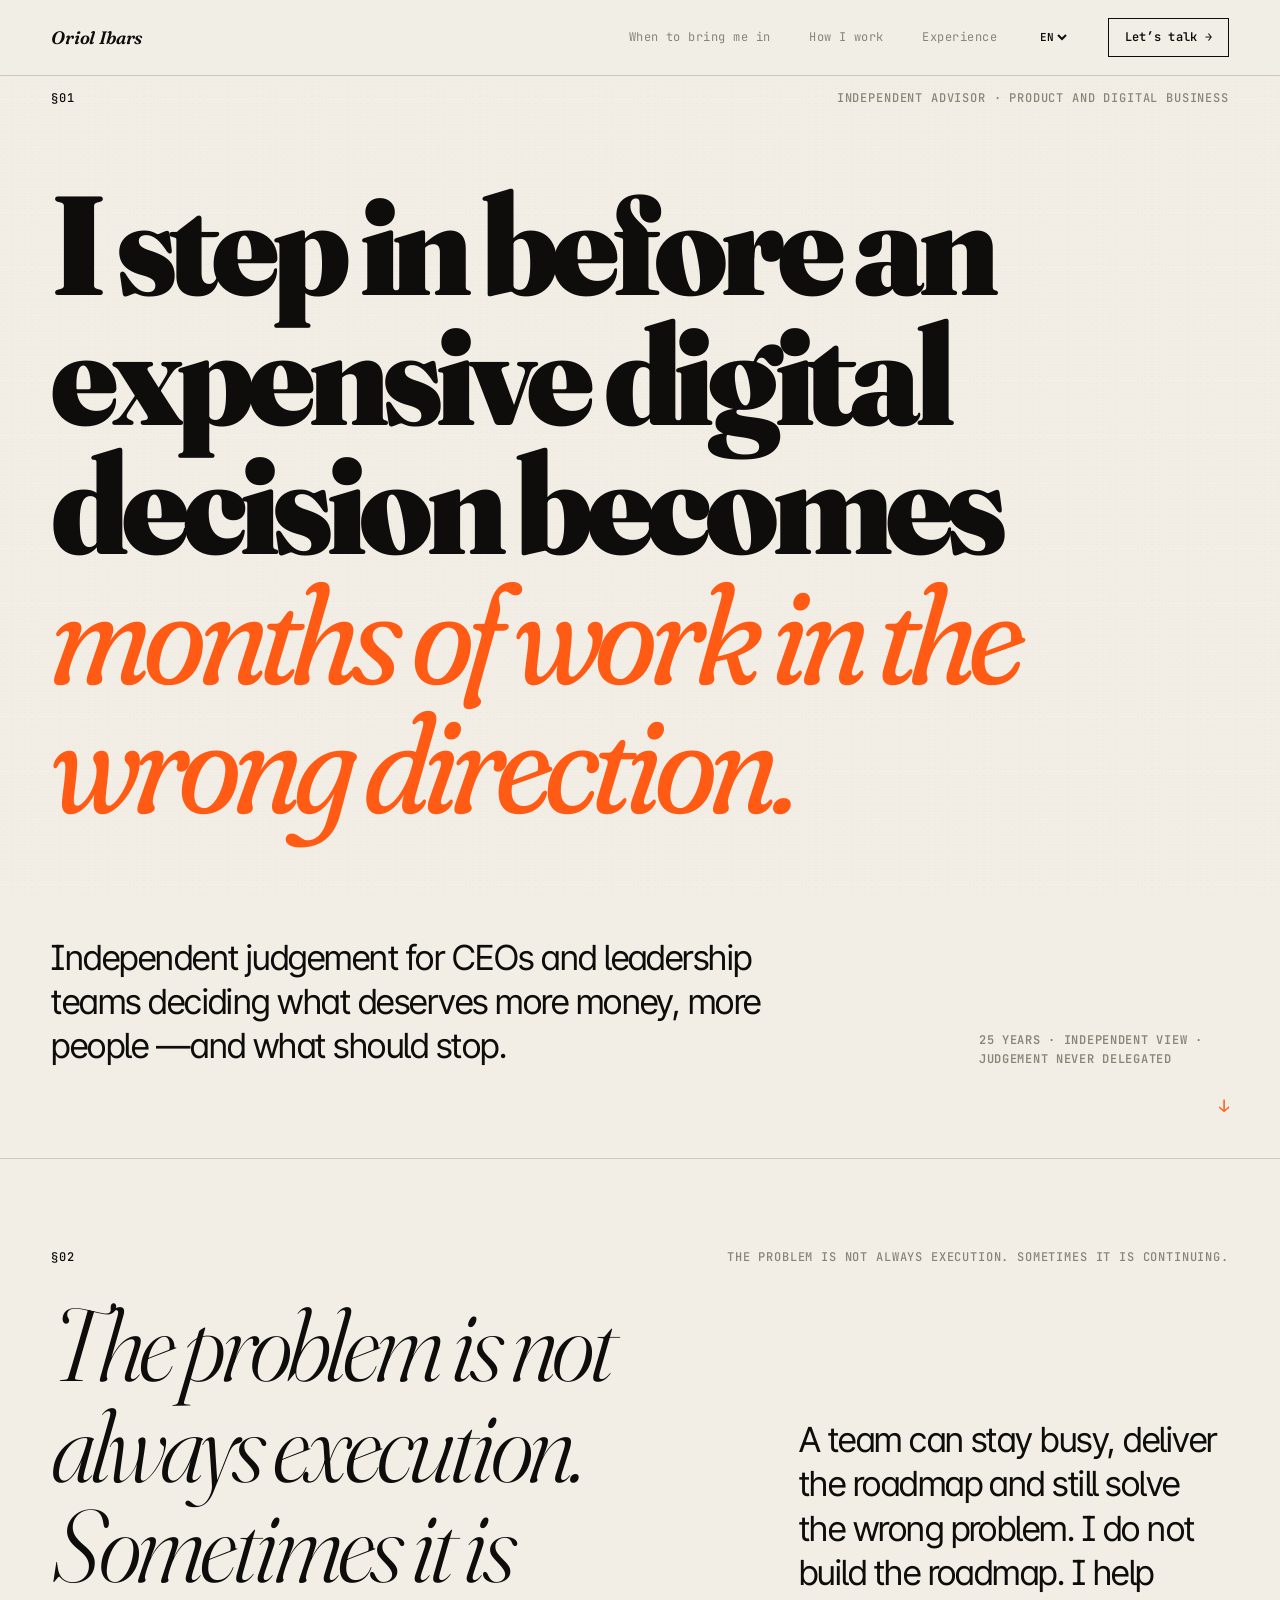
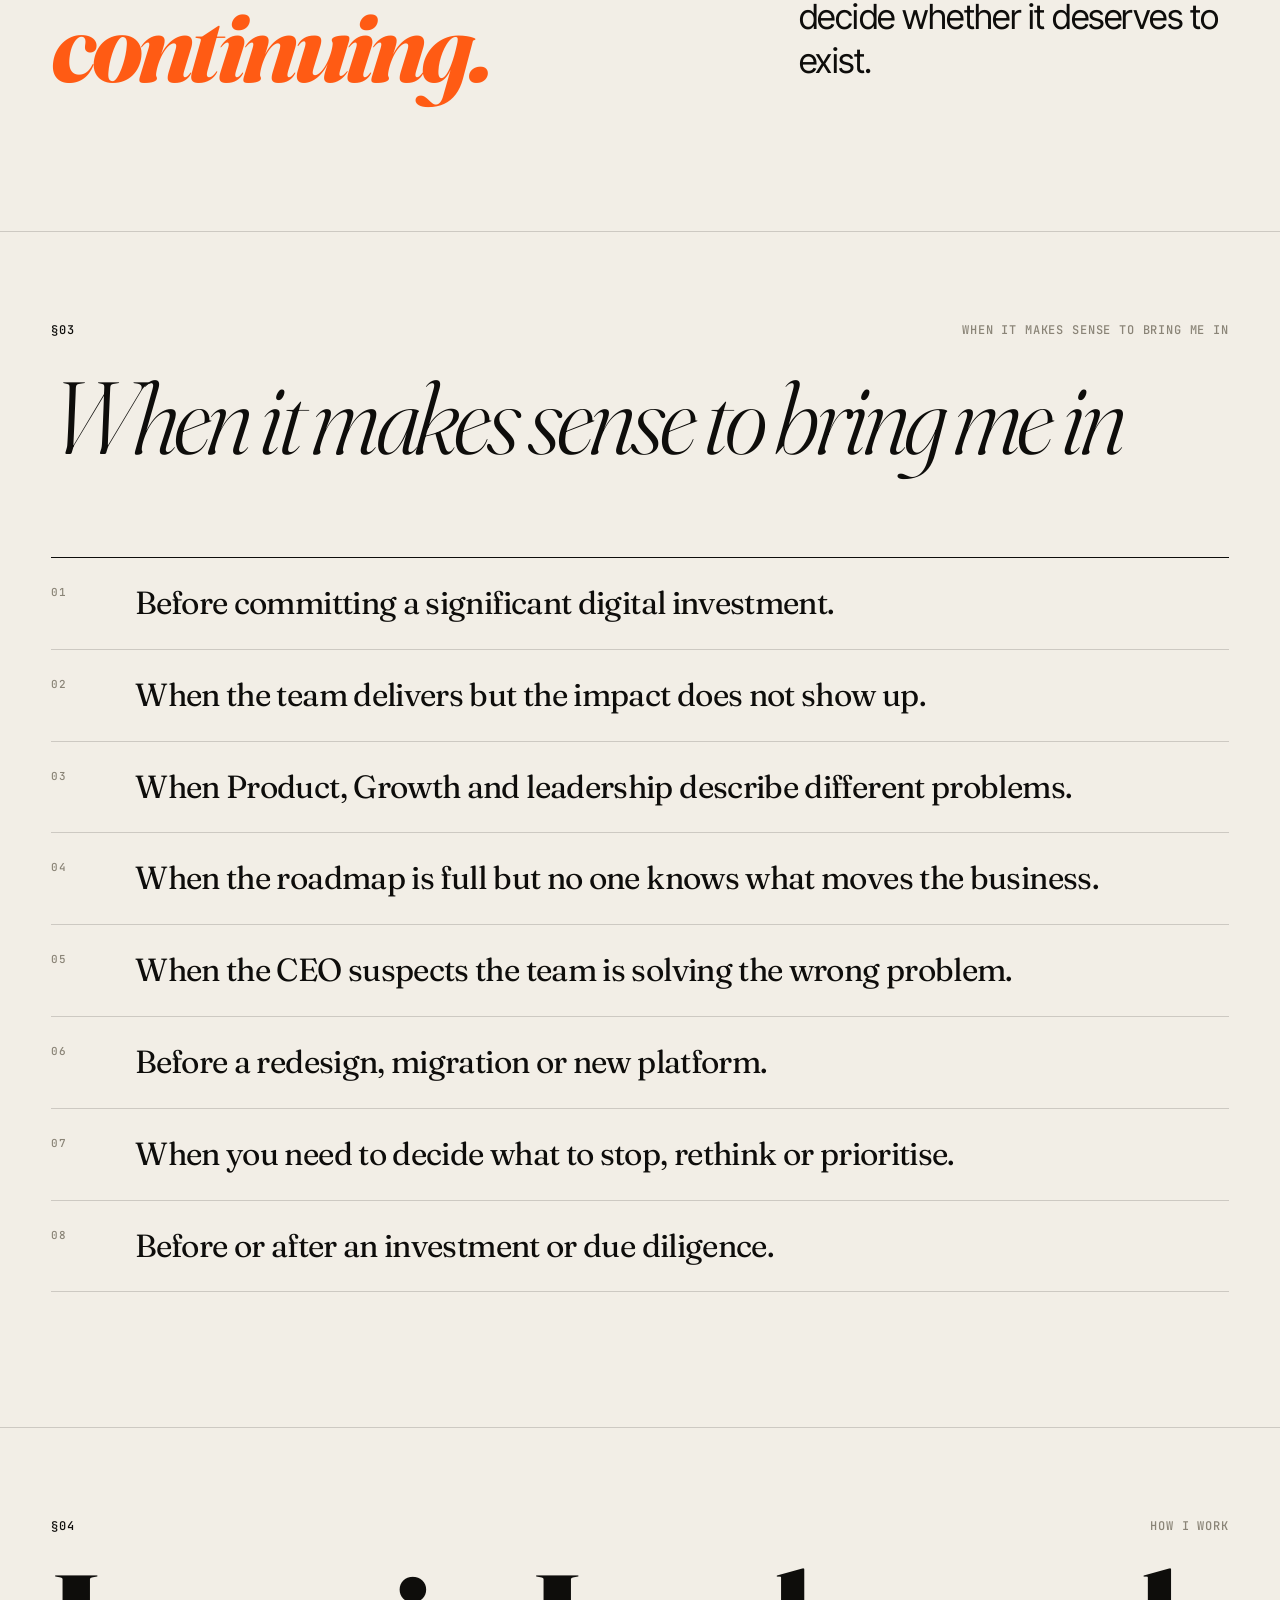
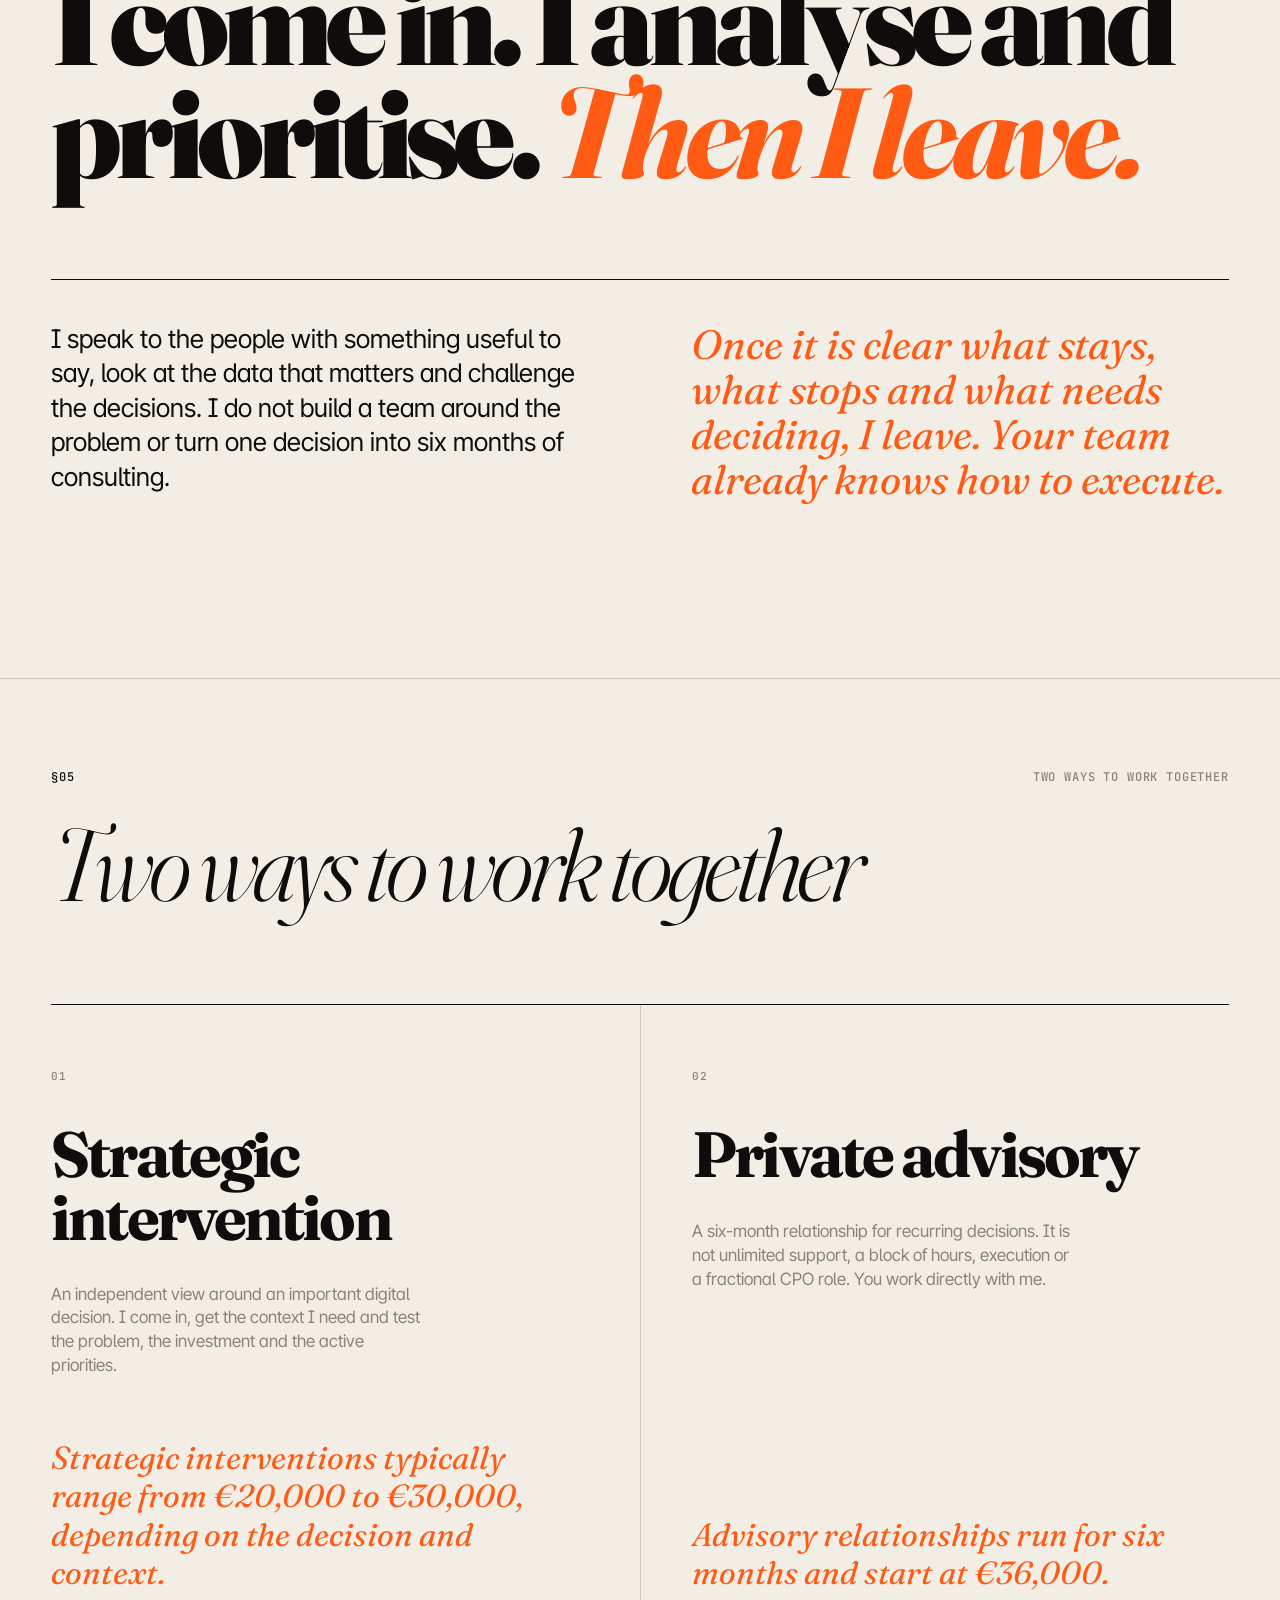
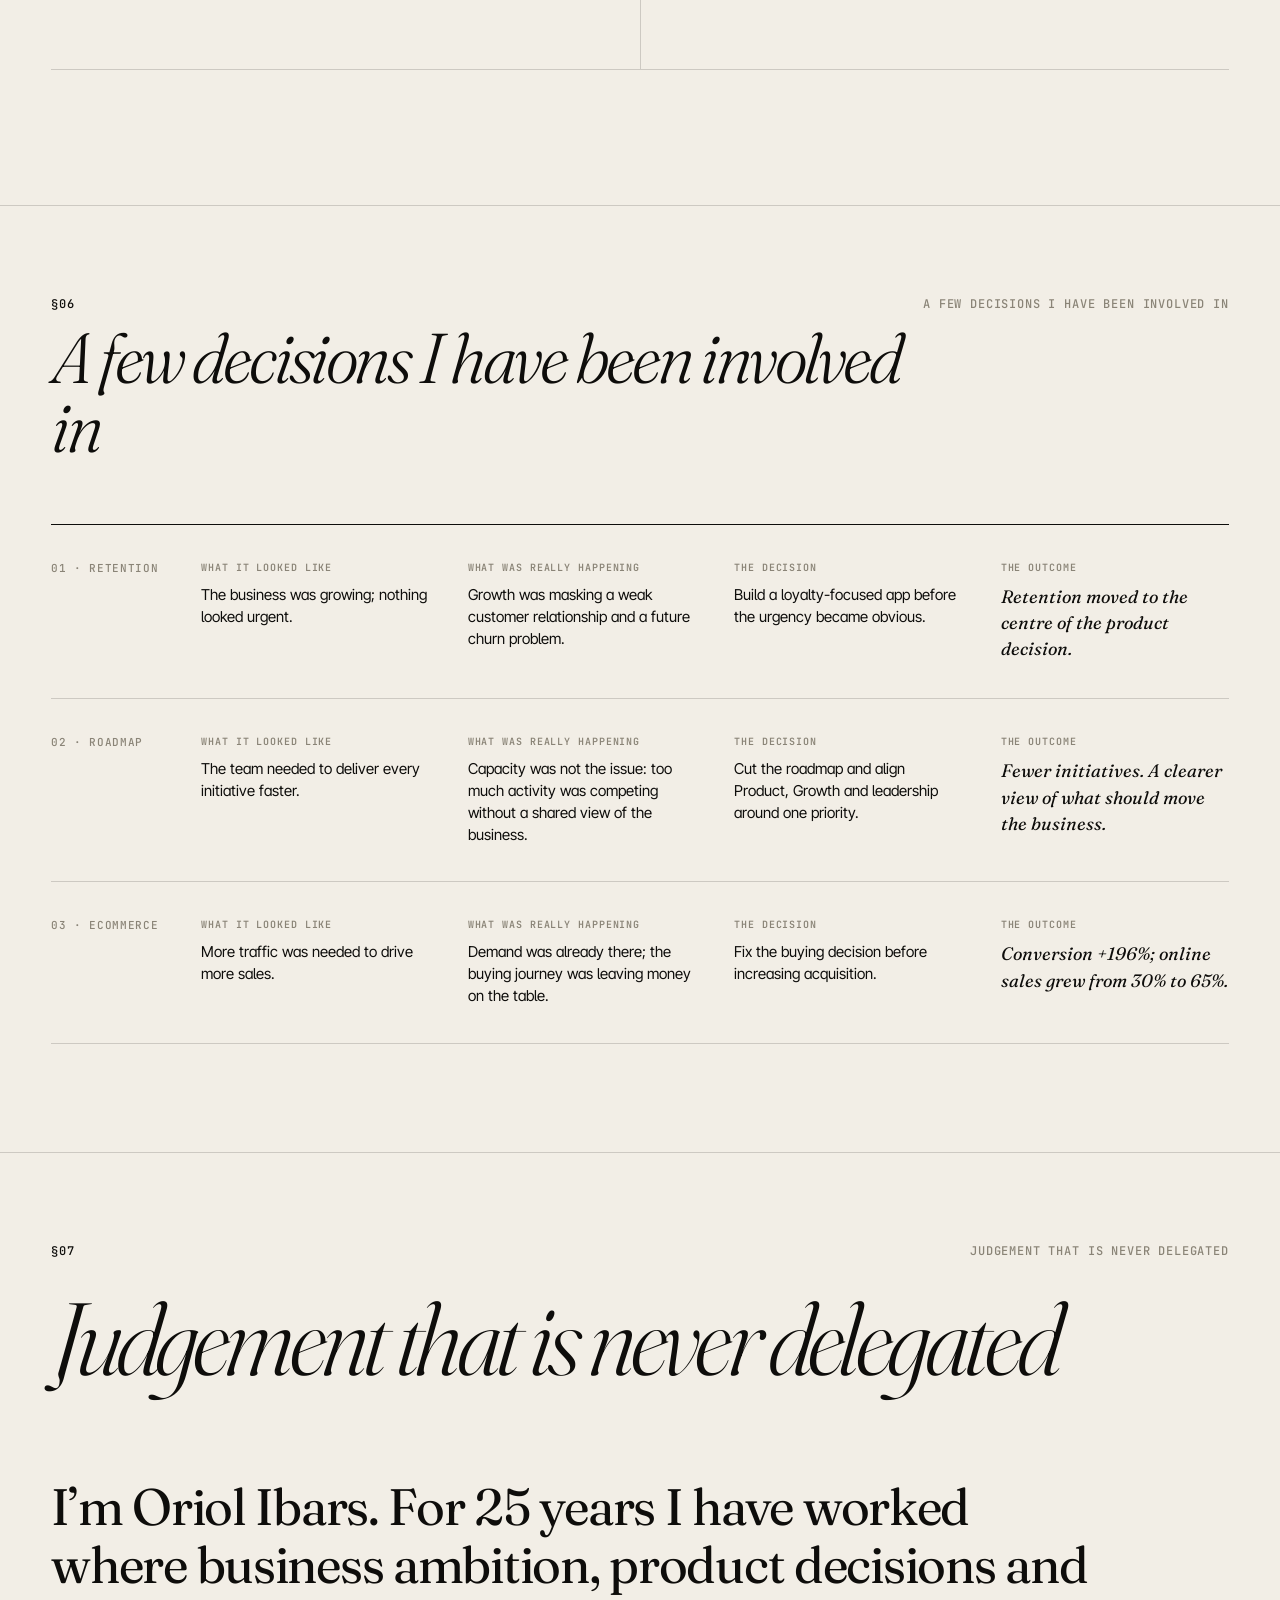
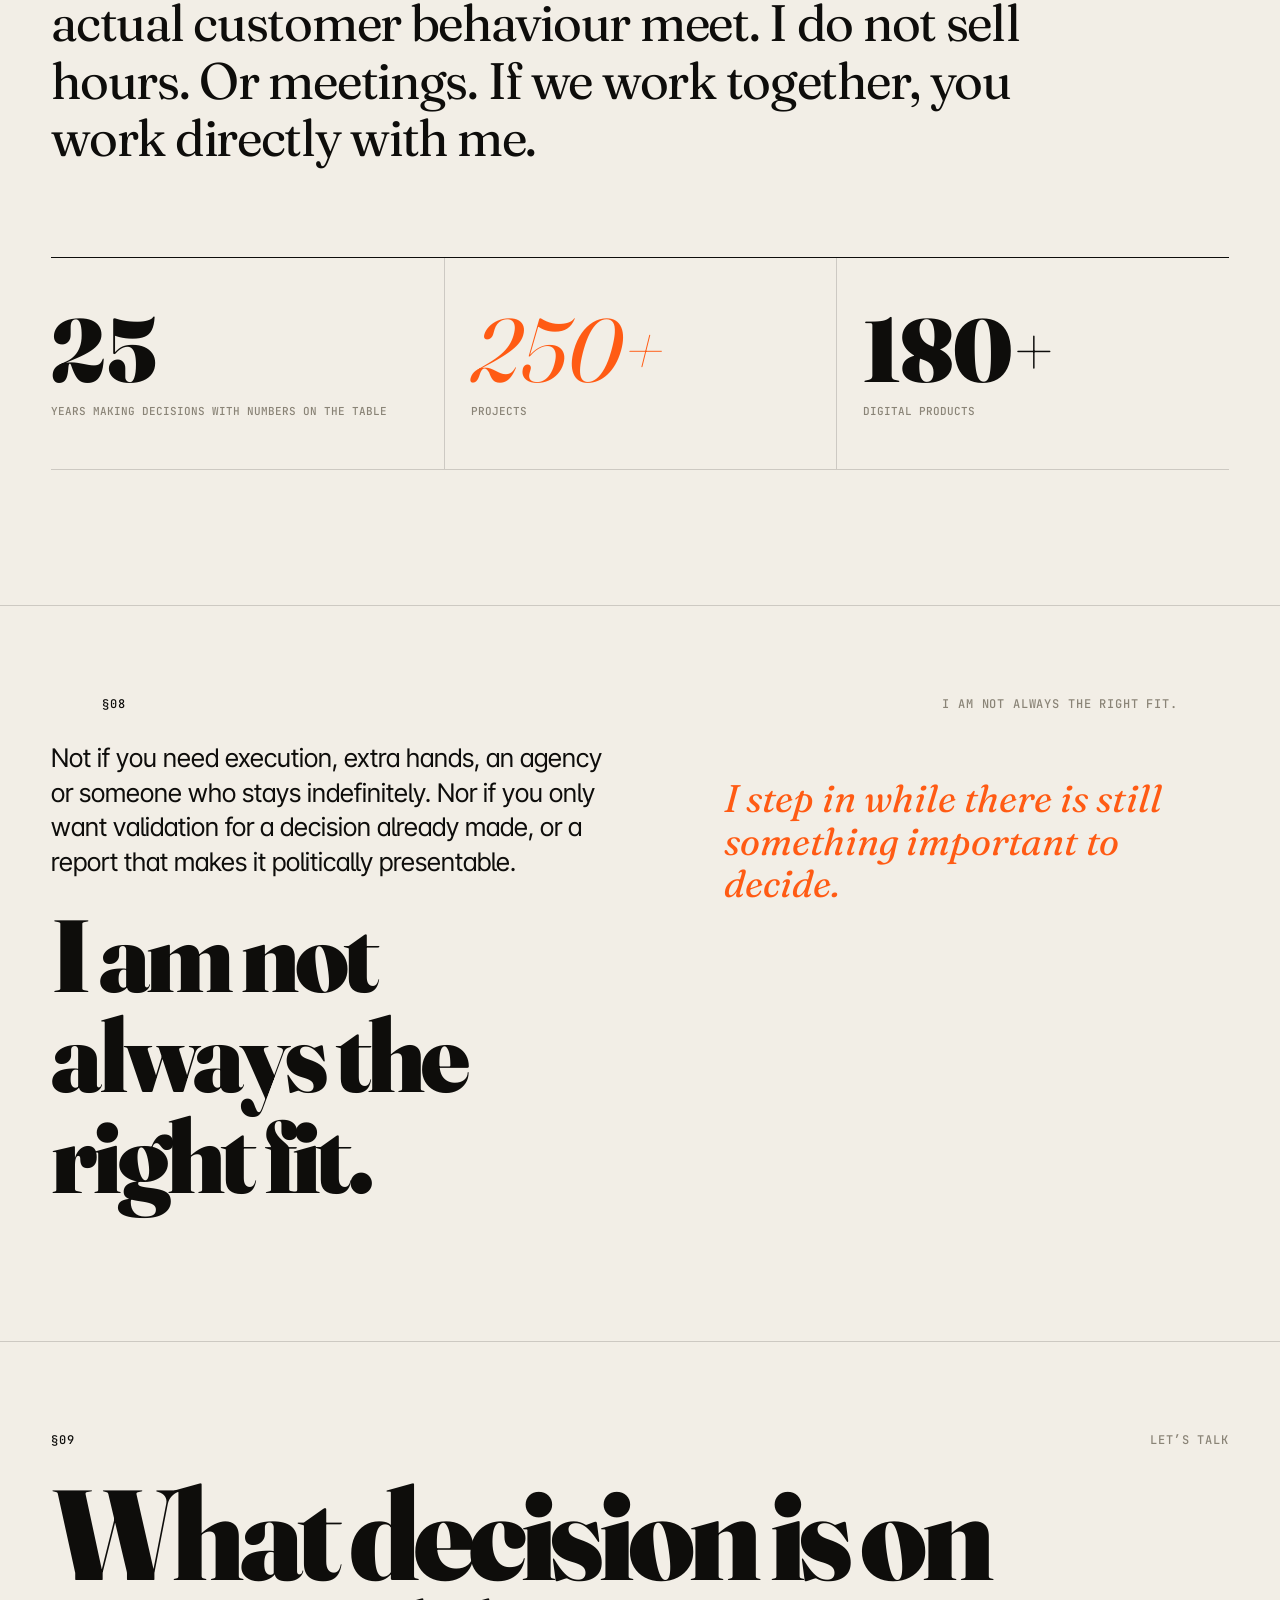
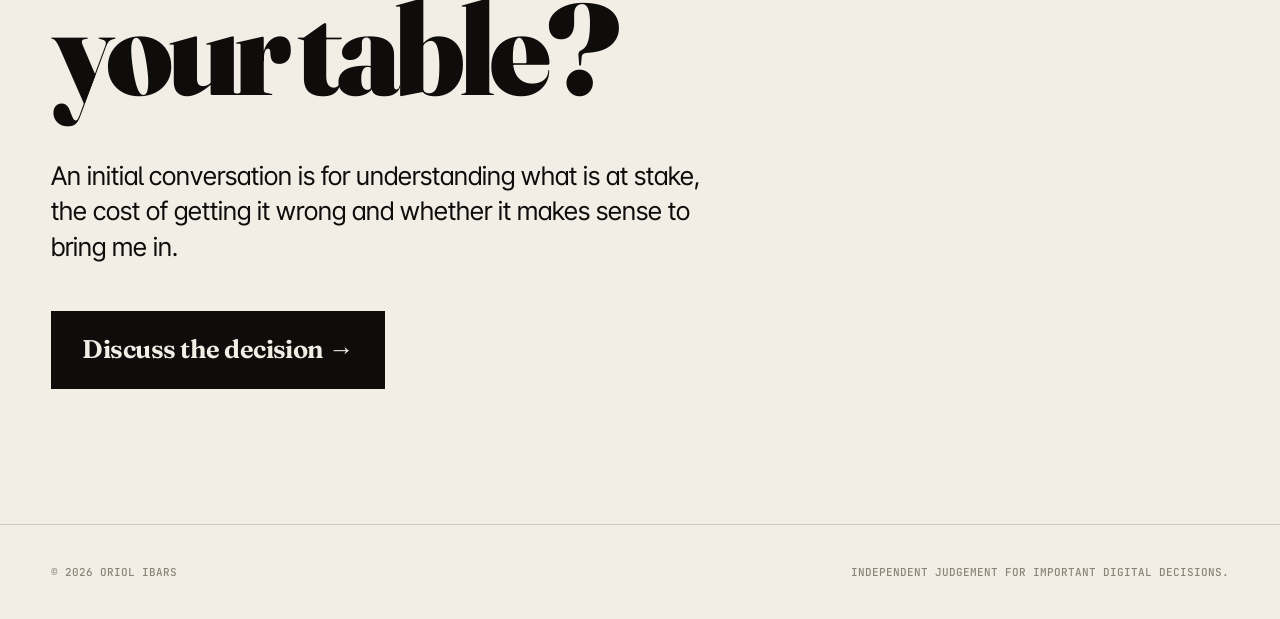
==== commit 025ad35e: "Afegir Google Analytics (GA4) a totes les pàgines Co-Authored-By: Claude Sonnet 5 <noreply@anthropic" ====
--- a/index.html
+++ b/index.html
@@ -1 +1 @@
-<!doctype html><html lang="en"><head><meta charset="utf-8"><meta name="viewport" content="width=device-width,initial-scale=1"><meta name="robots" content="noindex,follow"><title>Oriol Ibars</title><link rel="alternate" hreflang="ca" href="https://oriolibars.com/ca/"><link rel="alternate" hreflang="es" href="https://oriolibars.com/es/"><link rel="alternate" hreflang="en" href="https://oriolibars.com/en/"><link rel="alternate" hreflang="x-default" href="https://oriolibars.com/en/"><script defer src="/assets/redirect.js"></script><noscript><meta http-equiv="refresh" content="0;url=/en/"></noscript></head><body><p><a href="/ca/">Català</a> · <a href="/es/">Castellano</a> · <a href="/en/">English</a></p></body></html>+<!doctype html><html lang="en"><head><script async src="https://www.googletagmanager.com/gtag/js?id=G-YMDXPSY12W"></script><script>window.dataLayer=window.dataLayer||[];function gtag(){dataLayer.push(arguments);}gtag('js',new Date());gtag('config','G-YMDXPSY12W');</script><meta charset="utf-8"><meta name="viewport" content="width=device-width,initial-scale=1"><meta name="robots" content="noindex,follow"><title>Oriol Ibars</title><link rel="alternate" hreflang="ca" href="https://oriolibars.com/ca/"><link rel="alternate" hreflang="es" href="https://oriolibars.com/es/"><link rel="alternate" hreflang="en" href="https://oriolibars.com/en/"><link rel="alternate" hreflang="x-default" href="https://oriolibars.com/en/"><script defer src="/assets/redirect.js"></script><noscript><meta http-equiv="refresh" content="0;url=/en/"></noscript></head><body><p><a href="/ca/">Català</a> · <a href="/es/">Castellano</a> · <a href="/en/">English</a></p></body></html>
